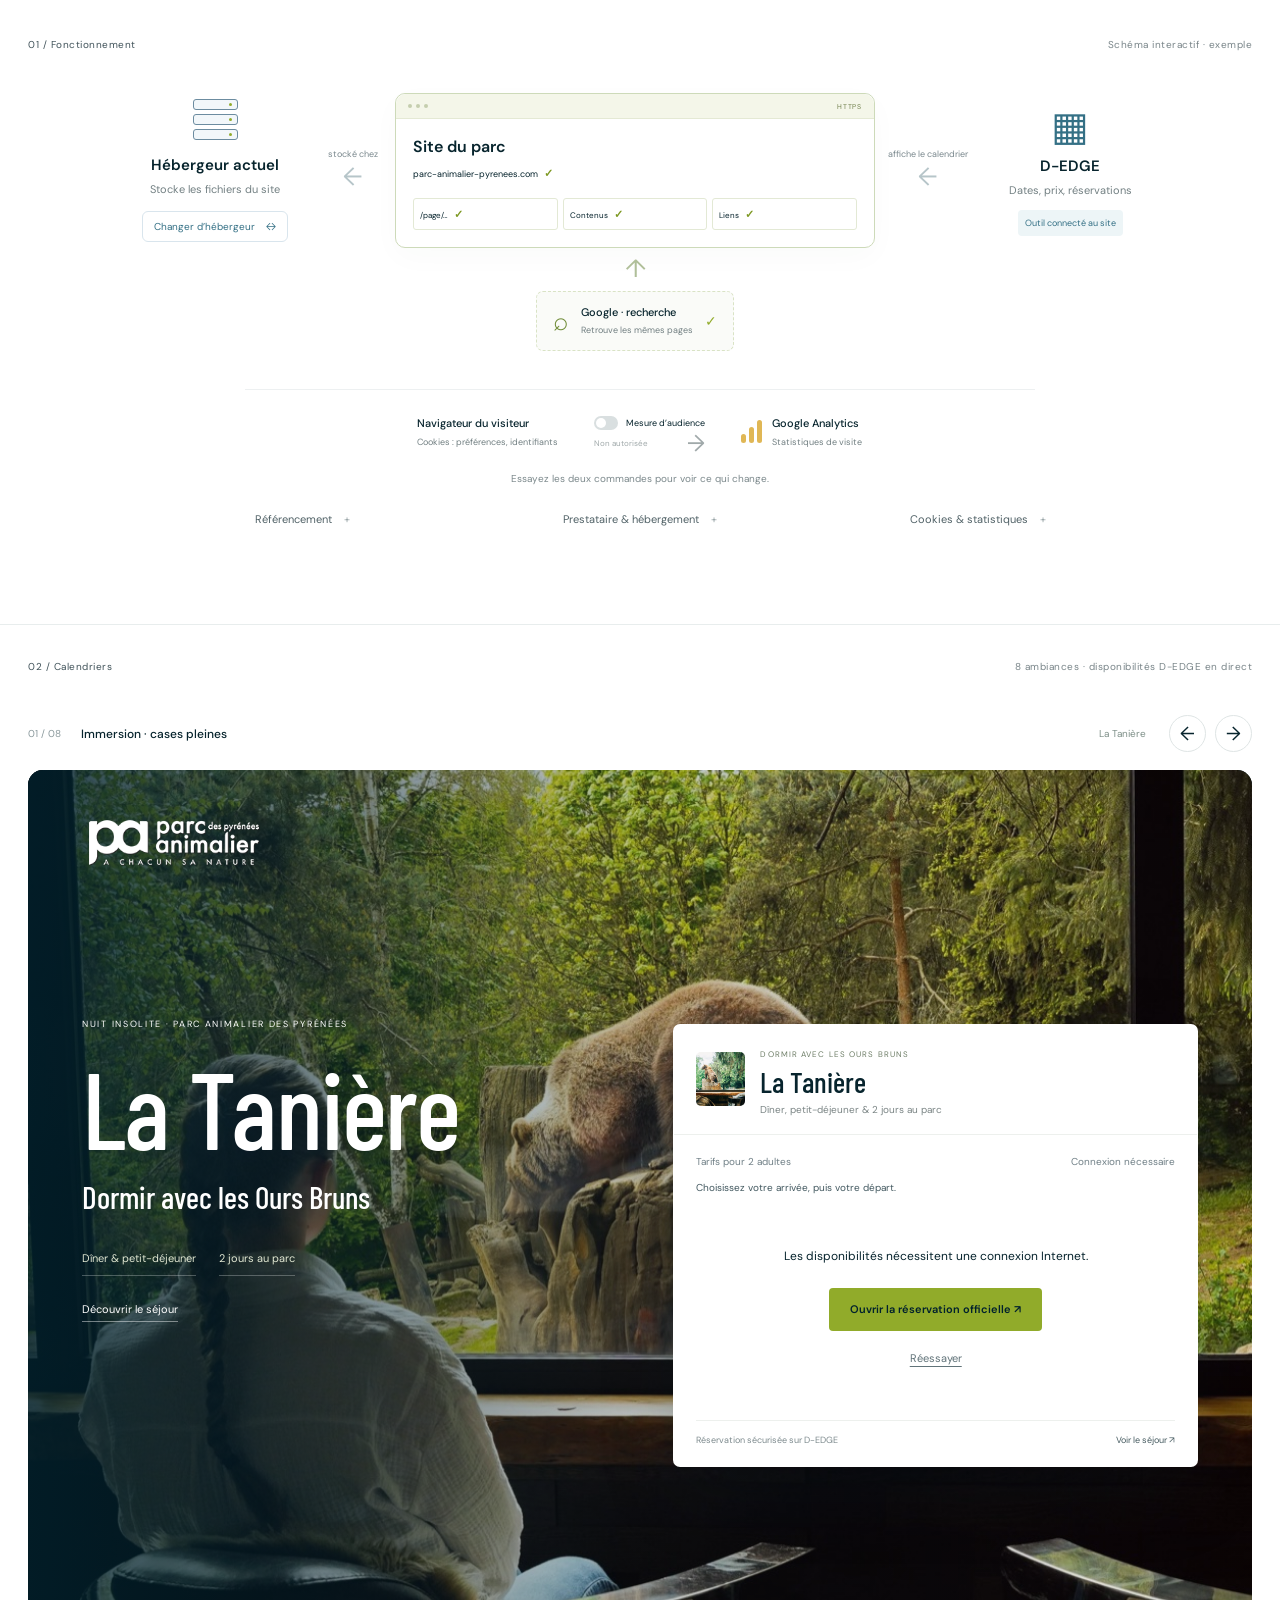
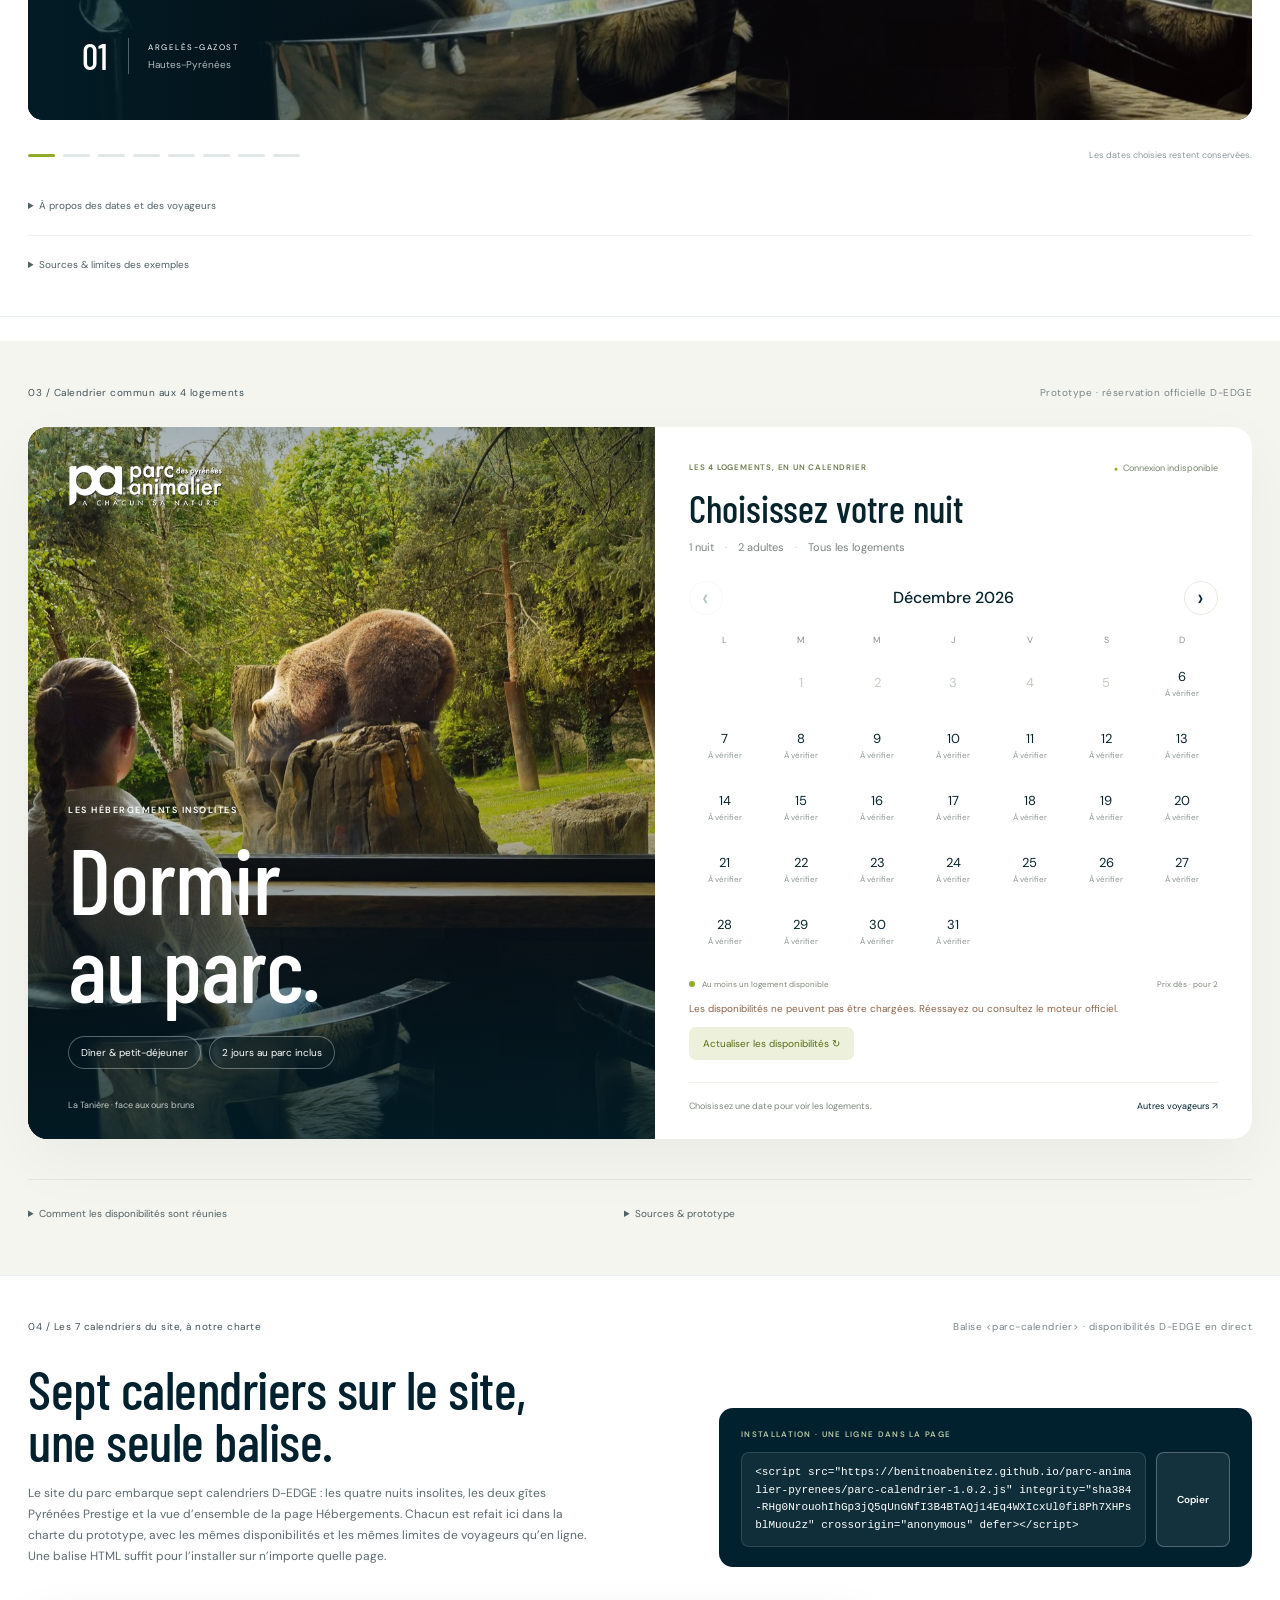
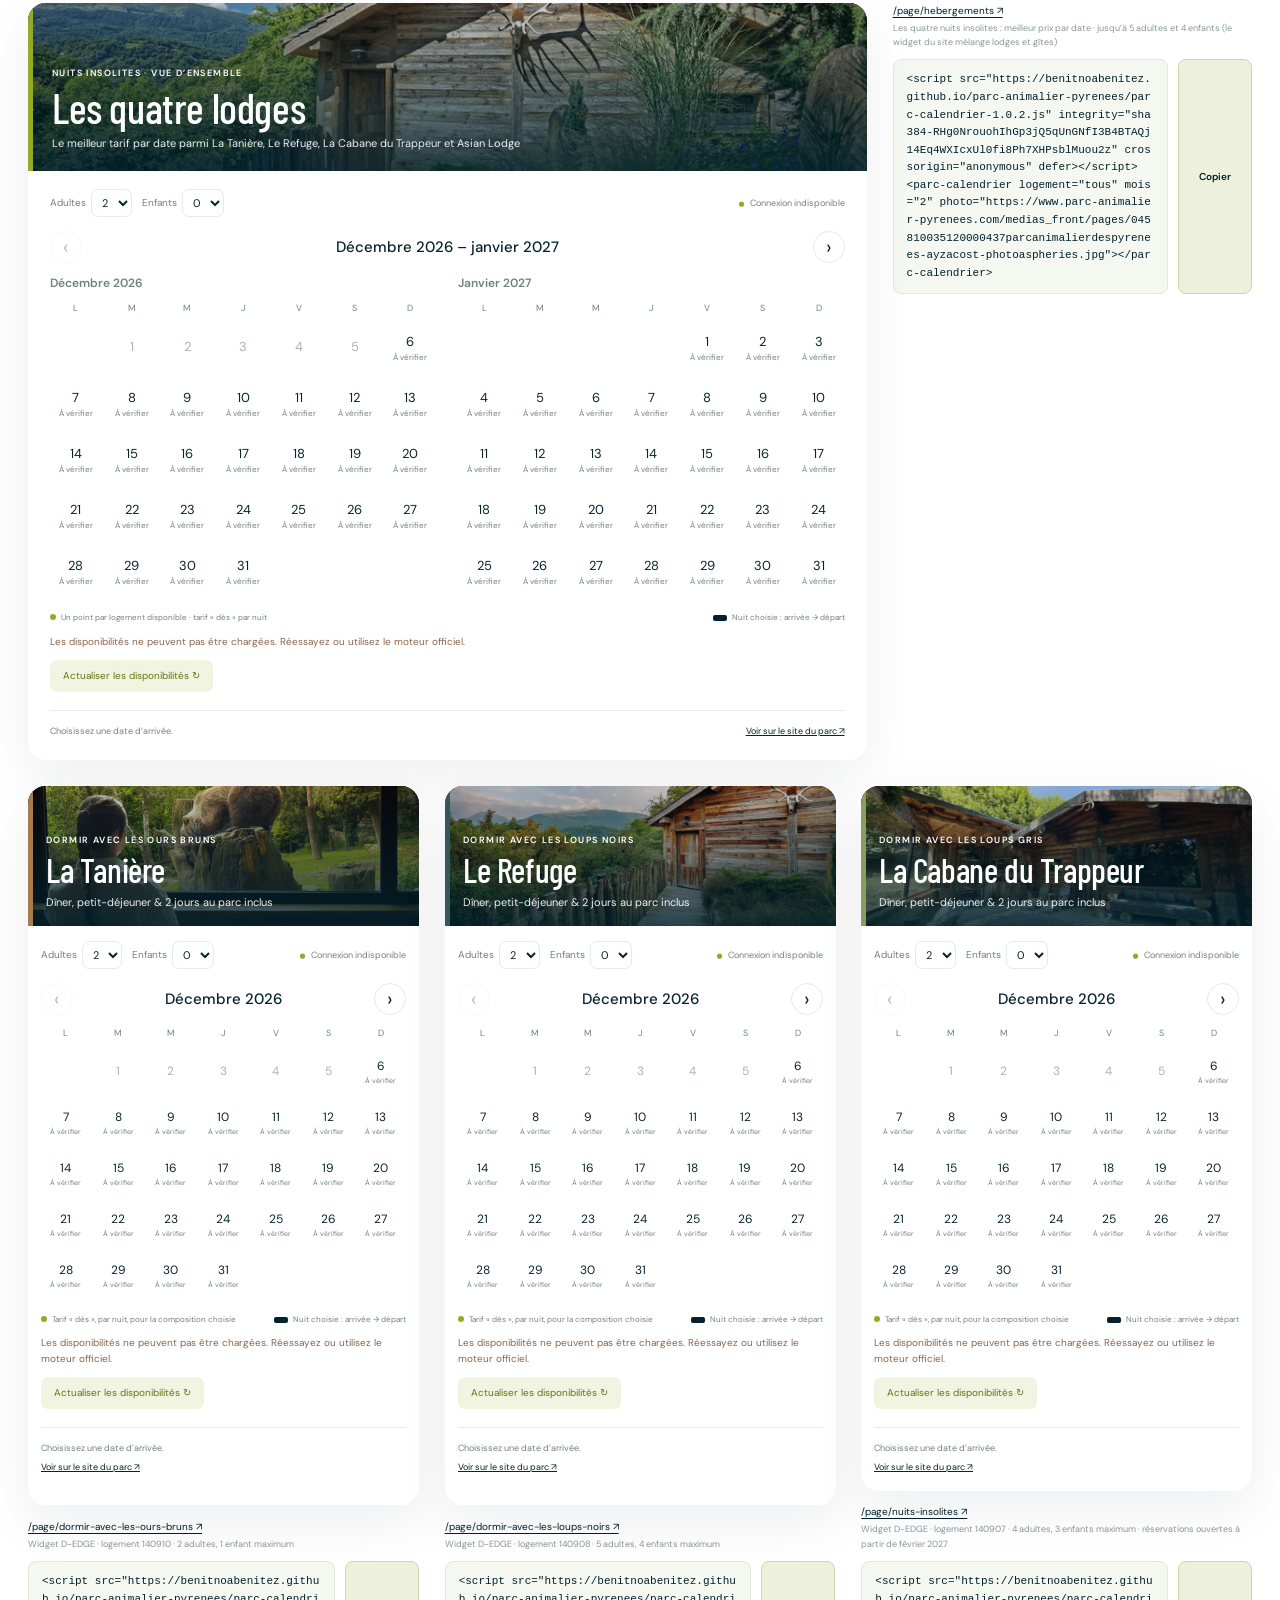
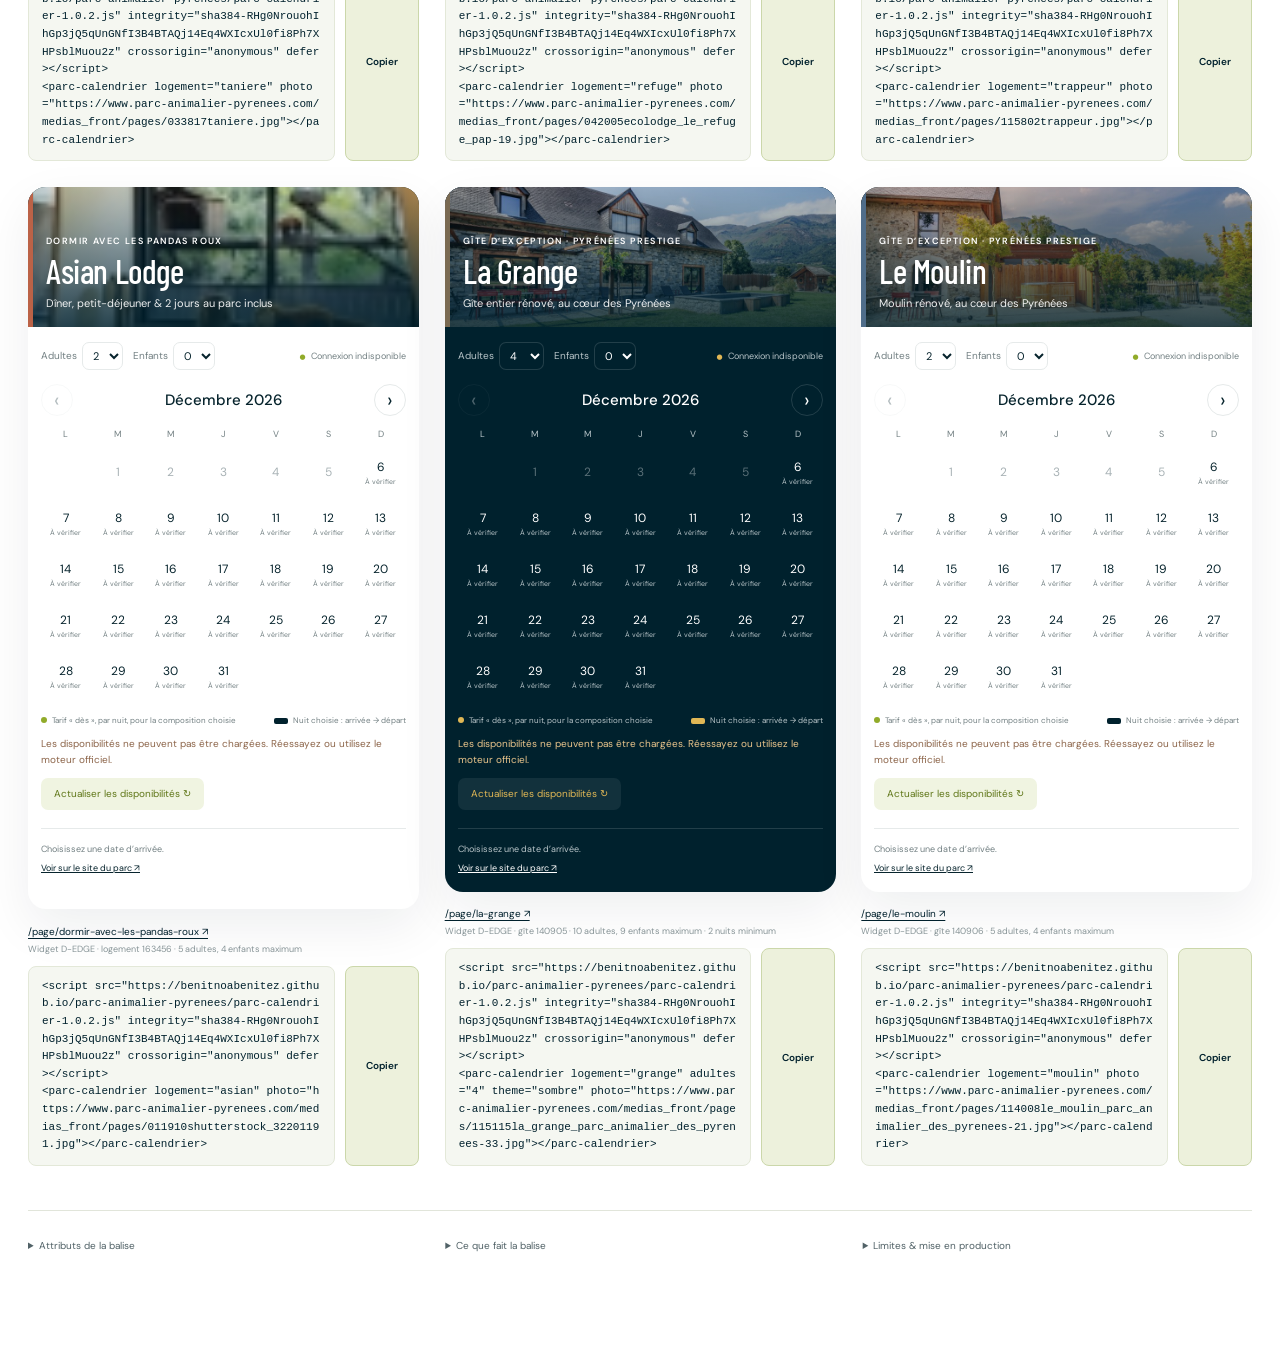
==== index.html @ 1f276bf4 "Overview queries the four lodges separately: one dot per available lodge, Complet label, other lodge" ====
<!doctype html><html lang="fr"><head><meta charset="utf-8"><meta name="viewport" content="width=device-width,initial-scale=1"><meta name="robots" content="noindex,nofollow"><title>Nuits au parc · calendriers de réservation</title><style>@font-face {
  font-family: 'Barlow Condensed';
  font-style: normal;
  font-weight: 500;
  font-display: swap;
  src: url([data-uri]) format('truetype');
}
@font-face {
  font-family: 'Barlow Condensed';
  font-style: normal;
  font-weight: 600;
  font-display: swap;
  src: url([data-uri]) format('truetype');
}
@font-face {
  font-family: 'Barlow Condensed';
  font-style: normal;
  font-weight: 700;
  font-display: swap;
  src: url([data-uri]) format('truetype');
}
@font-face {
  font-family: 'DM Sans';
  font-style: normal;
  font-weight: 400;
  font-display: swap;
  src: url([data-uri]) format('truetype');
}
@font-face {
  font-family: 'DM Sans';
  font-style: normal;
  font-weight: 500;
  font-display: swap;
  src: url([data-uri]) format('truetype');
}
@font-face {
  font-family: 'DM Sans';
  font-style: normal;
  font-weight: 600;
  font-display: swap;
  src: url([data-uri]) format('truetype');
}
@font-face {
  font-family: 'DM Sans';
  font-style: normal;
  font-weight: 700;
  font-display: swap;
  src: url([data-uri]) format('truetype');
}
/*! WIDGETS v2.2.0 */.widgets--wrapper{font-family:Open Sans,Avenir,Helvetica,Arial,sans-serif;-webkit-font-smoothing:antialiased;-moz-osx-font-smoothing:grayscale;text-align:center}.widgets--wrapper *{box-sizing:border-box}.fbw-calendar--month-bloc[data-v-1961f809]{float:left;position:static;width:50%}@media(max-width:1023px){.fbw-calendar--month-bloc[data-v-1961f809]{width:100%}.fbw-calendar--month-bloc[data-v-1961f809]:nth-child(3){display:none}.fbw-calendar--month-bloc .fbw-calendar--month[data-v-1961f809]{margin:0 auto;width:auto}.fbw-calendar--month-bloc .fbw-calendar--month-name[data-v-1961f809]{margin:0 auto 10px}}.fbw-calendar--month-bloc.one-month[data-v-1961f809]{width:100%}.fbw-calendar--month-bloc.one-month .fbw-calendar--month[data-v-1961f809]{margin:0 auto;width:auto}.fbw-calendar--month-bloc.one-month .fbw-calendar--month-name[data-v-1961f809]{margin:0 auto 10px}@media(max-width:649px){.fbw-calendar--month-bloc .fbw-calendar--month-table-container[data-v-1961f809]{overflow:auto}}.fbw-calendar--month-bloc:nth-child(3) .fbw-calendar--month[data-v-1961f809]{margin:0 0 0 auto}.fbw-calendar--month-bloc:nth-child(3) .fbw-calendar--month-name[data-v-1961f809]{margin:0 0 10px auto}.fbw-calendar--month-name[data-v-1961f809]{font-size:16px;font-weight:600;margin:0 0 10px;text-align:center;text-transform:uppercase;width:90%}.fbw-calendar--month[data-v-1961f809]{font-size:14px;margin:0 auto 0 0;min-height:320px;padding-bottom:10px;width:90%}.fbw-calendar--weekdays[data-v-1961f809]{border:1px solid #ddd;border-left:0;border-right:0;font-size:14px;padding:10px 0;text-align:center}.fbw-calendar--day[data-v-1961f809]{font-size:14px;height:50px;min-width:50px;padding:3px 0 0;position:relative;text-align:center;vertical-align:top;width:14.2857142857%}@media(max-width:1023px){.fbw-calendar--day[data-v-1961f809]{height:50px;min-width:35px;width:50px}}.fbw-calendar--day.valid_day[data-v-1961f809]{border:1px solid #f2f2f2}.fbw-calendar--day.valid_day[data-v-1961f809]:hover{background-color:#ddd;cursor:pointer}.fbw-calendar--day.chosen_day[data-v-1961f809]{color:#fff}.fbw-calendar--day.chosen_day[data-v-1961f809]:hover{background-color:#ddd;cursor:default}.day--number[data-v-1961f809]{font-size:14px;font-weight:600;margin:0 0 3px;text-align:center}@media(max-width:649px){.day--number[data-v-1961f809]{padding:5px 0 0}}.day--price[data-v-1961f809]{display:block;font-size:12px;margin:0 0 2px;min-height:18px}@media(max-width:649px){.day--price[data-v-1961f809]{font-size:11px;margin:0}}.day--last-room[data-v-1961f809]{display:none;font-size:11px;line-height:15px;margin:0}.day--in[data-v-1961f809],.day--out[data-v-1961f809],.day--unavailable-price[data-v-1961f809]{display:none;font-size:11px;line-height:15px;margin:0 0 2px;min-height:18px}.best-price .day--price[data-v-1961f809]{color:#008a00}.best-price[data-v-1961f809]:after{border-left:10px solid transparent;border-top:10px solid #008a00;content:"";height:0;position:absolute;right:0;top:0;width:0}.last-room[data-v-1961f809]:before{background-color:red;border-radius:50%;content:"";height:7px;left:3px;position:absolute;top:3px;width:7px}.day--min-stay[data-v-1961f809]{display:none;height:8px;margin:0}.min_stay .day--min-stay[data-v-1961f809],.unavailable_day.previous_min_stay_crossing_date .day--min-stay[data-v-1961f809]{background-image:linear-gradient(-45deg,#999 25%,transparent 0,transparent 50%,#999 0,#999 75%,transparent 0,transparent);background-size:4px 4px;display:block}.min_stay-details[data-v-1961f809]{display:none}.close_arrival:not(.unavailable_day):hover .min_stay-details[data-v-1961f809],.close_departure:not(.unavailable_day):hover .min_stay-details[data-v-1961f809],.fbw-calendar--day:not(.unavailable_day):has(.min_stay-details):hover .min_stay-details[data-v-1961f809],.min_stay:not(.unavailable_day):hover .min_stay-details[data-v-1961f809]{background-color:#666;border-radius:4px;color:#fff;display:block;font-size:12px;left:50%;margin:0;min-width:120px;padding:5px;position:absolute;top:100%;transform:translateX(-50%);white-space:nowrap;z-index:100}.close_arrival:not(.unavailable_day):hover .min_stay-details[data-v-1961f809]:before,.close_departure:not(.unavailable_day):hover .min_stay-details[data-v-1961f809]:before,.fbw-calendar--day:not(.unavailable_day):has(.min_stay-details):hover .min_stay-details[data-v-1961f809]:before,.min_stay:not(.unavailable_day):hover .min_stay-details[data-v-1961f809]:before{border-bottom:5px solid #666;border-left:5px solid transparent;border-right:5px solid transparent;content:"";height:0;left:50%;position:absolute;top:-5px;transform:translateX(-50%);width:0}.close_arrival:not(.unavailable_day):hover .min_stay-details span[data-v-1961f809],.close_departure:not(.unavailable_day):hover .min_stay-details span[data-v-1961f809],.fbw-calendar--day:not(.unavailable_day):has(.min_stay-details):hover .min_stay-details span[data-v-1961f809],.min_stay:not(.unavailable_day):hover .min_stay-details span[data-v-1961f809]{display:block;line-height:1.4}.fbw-calendar--day.fbw-calendar--in-between[data-v-1961f809]{color:#aaa}.fbw-calendar--day.fbw-calendar--in-between .day--price[data-v-1961f809]{opacity:0}.fbw-calendar--day.fbw-calendar--in-between .day--in[data-v-1961f809],.fbw-calendar--day.fbw-calendar--in-between .day--out[data-v-1961f809]{display:none}.fbw-calendar--day[data-v-1961f809]:not(.valid_day){color:#ccc}.unavailable_day[data-v-1961f809],.unclickable_day[data-v-1961f809]{background-color:#eee}.unavailable_day p[data-v-1961f809],.unclickable_day p[data-v-1961f809]{color:#ccc}.unavailable_day p.day--price[data-v-1961f809],.unclickable_day p.day--price[data-v-1961f809]{display:none}.unavailable_day p.day--unavailable-price[data-v-1961f809],.unclickable_day p.day--unavailable-price[data-v-1961f809]{display:block;font-weight:700}.fbw-calendar--day:not(.unavailable_day) .day--unavailable-price[data-v-1961f809]{display:block}.unavailable_day.previous_min_stay_crossing_date[data-v-1961f809]{background-color:unset}.unavailable_day.previous_min_stay_crossing_date p[data-v-1961f809]{color:unset}.unavailable_day.previous_min_stay_crossing_date p.day--unavailable-price[data-v-1961f809]{color:#ccc}.unclickable_day[data-v-1961f809]{pointer-events:none}.day_in .day--out[data-v-1961f809],.day_in .day--price[data-v-1961f809]{display:none}.day_in .day--in[data-v-1961f809]{display:block}.day_out .day--in[data-v-1961f809],.day_out .day--price[data-v-1961f809]{display:none}.day_out .day--out[data-v-1961f809]{display:block}.fbw-dark .fbw-calendar--weekdays[data-v-1961f809]{border-color:#444}.fbw-dark .fbw-calendar--day.valid_day[data-v-1961f809]{border-color:#2f2f2f}.fbw-dark .fbw-calendar--day.valid_day[data-v-1961f809]:hover{background-color:#666}.fbw-dark .fbw-calendar--day[data-v-1961f809]:not(.valid_day){color:#aaa}.fbw-dark .day--price[data-v-1961f809]{color:#bbb}.minStay-line[data-v-1961f809]{background-color:#b0a06c;border-bottom:2px solid #fff;color:#000;display:none;font-size:12px;line-height:18px;text-align:center}@media(max-width:649px){.minStay-line[data-v-1961f809]{display:table-cell}}.minStay-line p[data-v-1961f809]{margin:0}#fb-results .fbw-calendar--dates[data-v-1961f809]{display:none}#fb-results .fbw-calendar--month-bloc[data-v-1961f809]{float:none;margin:0 auto;max-width:80%;position:static;width:auto}#fb-results .fbw-calendar--month-bloc[data-v-1961f809]:nth-child(3){display:none}@media(max-width:649px){#fb-results .fbw-calendar--month-bloc[data-v-1961f809]{max-width:95%}}#fb-results .fbw-calendar--month-name[data-v-1961f809],#fb-results .fbw-calendar--month[data-v-1961f809]{width:100%}.fbw-calendar{float:none;margin:0 auto 10px;max-width:1000px;position:relative;width:100%}@media(max-width:649px){.fbw-calendar{border-bottom:1px solid #ddd;padding-bottom:10px}}.fbw-calendar:after{clear:both;content:"";display:table}.fbw-calendar button{color:#666;cursor:pointer;float:left;font-size:20px;line-height:30px;outline:transparent;padding:0;position:absolute;top:-5px;width:40px}.fbw-calendar button:first-child{left:0;text-align:left}@media(max-width:649px){.fbw-calendar button:first-child{left:0}}.fbw-calendar button:last-child{right:0;text-align:right}@media(max-width:649px){.fbw-calendar button:last-child{right:0}}.fbw-calendar button:disabled{color:#ccc;cursor:auto}.fbw-calendar button:disabled svg line{cursor:auto;stroke:#ccc!important}.fbw-calendar .fbw-calendar--button{background-color:transparent;border:0}.fbw-calendar--label[data-v-588ae497]{display:block;font-weight:600;margin-bottom:5px}fieldset.fbw-calendar--children-age[data-v-588ae497]{border:0;padding:0}.fbw-calendar--children-age[data-v-588ae497]{display:inline-block;vertical-align:top}.fbw-calendar--children-age select[data-v-588ae497]{background-color:#fff;border:1px solid transparent;box-shadow:inset 0 0 0 1px #999;display:inline-block;margin:0 10px 10px;max-width:150px;outline-color:transparent;padding:5px;width:inherit}.fbw-calendar--children-age select.children-age--missing[data-v-588ae497]{background-color:#fdecec;box-shadow:inset 0 0 0 1px #c0392b}.fbw-calendar--children-age .children-age--required[data-v-588ae497]{color:#c0392b;font-size:12px;margin:-5px 10px 10px}.fbw-dark input[data-v-588ae497],.fbw-dark select[data-v-588ae497]{border-color:#999;color:#fff}.fbw-dark input option[data-v-588ae497],.fbw-dark select option[data-v-588ae497]{color:initial!important}.legend-cal[data-v-87d6c23e]{display:inline-block;position:relative}@media(max-width:649px){.legend-cal[data-v-87d6c23e]{font-size:13px}}.legend-cal[data-v-87d6c23e]{margin-right:40px}@media(max-width:649px){.legend-cal[data-v-87d6c23e]{margin-right:20px}}.legend-cal .legend-color[data-v-87d6c23e]:not(.legend-color--last){border-left:10px solid transparent;border-top:10px solid;content:"";display:inline-block;height:0;margin-right:10px;vertical-align:middle;width:0}.legend-cal .legend-color:not(.legend-color--last).legend-color--best[data-v-87d6c23e]{border-top-color:#008a00}.legend-cal .legend-color:not(.legend-color--last).legend-color--minStay[data-v-87d6c23e]{background-image:linear-gradient(-45deg,#999 25%,transparent 0,transparent 50%,#999 0,#999 75%,transparent 0,transparent);background-size:4px 4px;border:0;height:10px;width:10px}.legend-cal .legend-color.legend-color--last[data-v-87d6c23e]{background-color:#eb0000;border-radius:50%;content:"";display:inline-block;height:8px;margin-right:10px;top:3px;vertical-align:middle;width:8px}.legend-cal .legend-color-background[data-v-87d6c23e]{display:inline-block;height:20px;margin-right:10px;vertical-align:middle;width:20px}.legend-cal.best-price--legend .legend-txt[data-v-87d6c23e]{color:#008a00}.legend-cal .legend-txt[data-v-87d6c23e]{font-size:12px;vertical-align:middle}.legend-cal .fbw-calendar--legend[data-v-87d6c23e]{display:inline-block;font-size:12px;left:0;line-height:40px;position:absolute;vertical-align:middle}@media screen and (max-width:950px){.legend-cal .fbw-calendar--legend[data-v-87d6c23e]{display:block;position:relative}}.config--hotel input[data-v-394cba43],.config--hotel select[data-v-394cba43]{background-color:#fff;border:1px solid #999;display:inline-block;margin-right:15px;max-width:150px;max-width:300px;outline-color:transparent;padding:5px;width:inherit}.config--hotel label[data-v-394cba43]{display:block;font-size:14px;font-weight:600;margin:0 10px 5px 0}@media(max-width:649px){.config--hotel label[data-v-394cba43]{font-weight:400}}.fbw-calendar--theme-2 .config--hotel label[data-v-394cba43]{display:inline-block;margin:15px 10px 10px 0;width:100%}[data-v-ae2cfb10]{box-sizing:border-box}@media(max-width:649px){.page-content[data-v-ae2cfb10]{width:100%}}.fbw-calendar--container[data-v-ae2cfb10]{background-color:#fff;color:#333;font-size:14px;padding:0 20px;width:100%}@media(max-width:649px){.fbw-calendar--container[data-v-ae2cfb10]{padding:0 10px}}.fbw-calendar--container[data-v-ae2cfb10]>*{text-align:initial}.fbw-calendar--title[data-v-ae2cfb10]{margin-bottom:40px;text-align:center}.fbw-calendar--title h1[data-v-ae2cfb10]{font-family:serif;font-size:30px;margin:0}@media(max-width:649px){.fbw-calendar--title h1[data-v-ae2cfb10]{font-size:26px;margin:0}}.fbw-calendar--title h2[data-v-ae2cfb10]{font-size:16px;font-weight:300;margin:0;text-transform:uppercase}.fbw-calendar--main[data-v-ae2cfb10]{display:flex;flex-direction:column;justify-content:flex-start}.fbw-calendar--config[data-v-ae2cfb10]{align-items:center;align-items:flex-end;display:flex;flex-direction:row;flex-wrap:wrap;justify-content:space-between;margin:0 auto 20px;max-width:1000px;width:100%}@media(max-width:649px){.fbw-calendar--config[data-v-ae2cfb10]{margin-bottom:20px}}.fbw-calendar--config .config-item[data-v-ae2cfb10]{margin-bottom:0;margin-top:10px}.fbw-calendar--config .config-item select[data-v-ae2cfb10]{width:100%}.fbw-calendar--config .config--adult[data-v-ae2cfb10],.fbw-calendar--config .config--child[data-v-ae2cfb10]{margin-right:10px;min-width:90px}.fbw-calendar--config .config--promo[data-v-ae2cfb10]{margin-left:0}@media(max-width:649px){.fbw-calendar--config .config--promo input[data-v-ae2cfb10]{min-width:150px}}.fbw-calendar--config .config--child-number[data-v-ae2cfb10]{margin-top:20px;width:100%}@media(max-width:649px){.fbw-calendar--config[data-v-ae2cfb10]{justify-content:start}.fbw-calendar--config .config-item[data-v-ae2cfb10]{height:auto}.fbw-calendar--config .config--hotel[data-v-ae2cfb10]{order:1}.fbw-calendar--config .config--adult[data-v-ae2cfb10]{order:2}.fbw-calendar--config .config--adult select[data-v-ae2cfb10]{margin:0}.fbw-calendar--config .config--child[data-v-ae2cfb10]{order:3}.fbw-calendar--config .config--child select[data-v-ae2cfb10]{margin:0}.fbw-calendar--config .config--child-number[data-v-ae2cfb10]{margin:10px 0;order:4}.fbw-calendar--config .config--promo[data-v-ae2cfb10]{order:5}}.fbw-calendar--label[data-v-ae2cfb10]{font-size:14px;font-weight:600;margin-right:10px}@media(max-width:649px){.fbw-calendar--label[data-v-ae2cfb10]{font-weight:400}}input[data-v-ae2cfb10],select[data-v-ae2cfb10]{background-color:#fff;border:1px solid #999;display:inline-block;max-width:150px;outline-color:transparent;padding:5px;width:inherit}fieldset[data-v-ae2cfb10]{border:0;padding:0}@media(max-width:649px){fieldset[data-v-ae2cfb10]{height:60px;margin-bottom:15px}}fieldset label[data-v-ae2cfb10]{display:block;margin-bottom:5px}@media(max-width:649px){fieldset.config--hotel[data-v-ae2cfb10]{width:100%}}.fbw-calendar--dates[data-v-ae2cfb10]{font-size:14px;margin:0 auto;max-width:1000px;width:100%}.fbw-calendar--dates.layout1-version[data-v-ae2cfb10]{display:block;margin-bottom:30px}.fbw-calendar--dates.mobile[data-v-ae2cfb10]{display:none}@media(max-width:649px){.fbw-calendar--dates.desktop[data-v-ae2cfb10]{display:none}.fbw-calendar--dates.mobile[data-v-ae2cfb10]{display:flex;flex-direction:column;font-size:13px;margin:40px 0;order:1}.fbw-calendar--dates.mobile .date--arrival .value[data-v-ae2cfb10],.fbw-calendar--dates.mobile .date--departure .value[data-v-ae2cfb10]{margin:0;text-align:right;width:100%}}.fbw-calendar--dates .date--arrival[data-v-ae2cfb10],.fbw-calendar--dates .date--departure[data-v-ae2cfb10]{display:inline-block}@media(max-width:649px){.fbw-calendar--dates .date--arrival[data-v-ae2cfb10],.fbw-calendar--dates .date--departure[data-v-ae2cfb10]{display:block;margin-bottom:5px}}.fbw-calendar--dates .date--arrival .fbw-calendar--label[data-v-ae2cfb10],.fbw-calendar--dates .date--arrival .value[data-v-ae2cfb10],.fbw-calendar--dates .date--departure .fbw-calendar--label[data-v-ae2cfb10],.fbw-calendar--dates .date--departure .value[data-v-ae2cfb10]{display:inline-block;vertical-align:middle}.fbw-calendar--dates .date--arrival .value[data-v-ae2cfb10],.fbw-calendar--dates .date--departure .value[data-v-ae2cfb10]{margin:0 20px 0 5px;min-width:80px}.fbw-calendar--dates .date--arrival.to-fill .fbw-calendar--label[data-v-ae2cfb10],.fbw-calendar--dates .date--departure.to-fill .fbw-calendar--label[data-v-ae2cfb10]{color:#b0a06c}.fbw-calendar--bottom[data-v-ae2cfb10]{align-items:center;clear:both;display:flex;flex-direction:row;flex-wrap:wrap;height:50px;justify-content:space-between;margin:20px auto;max-width:1000px;position:relative;width:100%}@media(max-width:649px){.fbw-calendar--bottom[data-v-ae2cfb10]{height:25%;padding-right:0}}.fbw-calendar--bottom[data-v-ae2cfb10]:after{clear:both;content:"";display:table}.fbw-calendar--legend[data-v-ae2cfb10]{order:1}@media(max-width:649px){.fbw-calendar--legend[data-v-ae2cfb10]{display:flex;flex-direction:row;justify-content:center;width:100%}}.fbw-calendar--action[data-v-ae2cfb10]{margin-left:auto;order:2;vertical-align:middle}@media screen and (max-width:950px){.fbw-calendar--action[data-v-ae2cfb10]{display:block;position:relative}}.fbw-calendar--action .best-price[data-v-ae2cfb10]{background-color:#f1f1f1;color:#666;display:inline-block;font-size:14px;line-height:22px;padding:10px;text-transform:uppercase;vertical-align:middle}@media(max-width:649px){.fbw-calendar--action .best-price[data-v-ae2cfb10]{margin-bottom:10px;text-align:center;width:100%}.fbw-calendar--action .best-price .best--price[data-v-ae2cfb10]{font-size:18px}}.fbw-calendar--action .best-price .best--price[data-v-ae2cfb10]{color:#000;font-size:20px;font-weight:600;margin-left:10px}.fbw-calendar--action .best-price .best--taxes-details[data-v-ae2cfb10]{display:block;font-size:11px;line-height:15px;text-align:right;text-transform:none}.fbw-calendar--action .best-price .best--taxes-details .taxes--line[data-v-ae2cfb10]{display:block}.fbw-calendar--action.layout1-version.with-taxes-details[data-v-ae2cfb10]{align-items:stretch;display:flex;justify-content:flex-end}.fbw-calendar--action.layout1-version.with-taxes-details .next[data-v-ae2cfb10]{align-items:center;display:flex;justify-content:center}.fbw-calendar--action .next[data-v-ae2cfb10]{background-color:#b0a06c;cursor:pointer;display:inline-block;line-height:20px;min-width:100px;text-align:center;vertical-align:middle}.fbw-calendar--action .next[data-v-ae2cfb10]:hover{background-color:#b9ab7d}@media(max-width:649px){.fbw-calendar--action .next[data-v-ae2cfb10]{width:100%}}.fbw-calendar--action .next .next--button[data-v-ae2cfb10]{color:#fff;display:block;font-size:14px;padding:12px 10px;text-decoration:none;text-transform:uppercase}.fbw-calendar--action .next.next--button-disabled[data-v-ae2cfb10]{cursor:not-allowed;opacity:.5}.fbw-calendar--action .next.next--button-disabled[data-v-ae2cfb10]:hover{background-color:#b0a06c}.fbw-calendar--action .next.next--button-disabled .next--button[data-v-ae2cfb10]{cursor:not-allowed}.fbw-calendar--action.layout1-version[data-v-ae2cfb10]{display:block}@media(max-width:649px){.fbw-calendar--action.layout1-version[data-v-ae2cfb10]{width:100%}}.config--child-number[data-v-ae2cfb10]{margin-top:15px;width:100%}.fbw-dark.fbw-calendar--theme-2 .fbw-calendar--config[data-v-ae2cfb10]{background-color:#222}.fbw-calendar--theme-2 .fbw-calendar--main[data-v-ae2cfb10]{display:flex;flex-direction:row;margin:0 auto;max-width:1000px}@media(max-width:649px){.fbw-calendar--theme-2 .fbw-calendar--main[data-v-ae2cfb10]{flex-direction:column}}.fbw-calendar--theme-2 .fwb-cal-bottom--group[data-v-ae2cfb10]{display:flex;flex:4;flex-direction:column;margin-right:20px;min-height:500px}.fbw-calendar--theme-2 .fbw-calendar[data-v-ae2cfb10]{flex:4;margin-right:2%;order:1}.fbw-calendar--theme-2 .fbw-calendar--config[data-v-ae2cfb10]{align-items:flex-start;background-color:#f1f1f1;display:flex;flex:1;flex-direction:column;margin:0 auto;min-height:450px;order:2;padding:0 10px}@media(max-width:649px){.fbw-calendar--theme-2 .fbw-calendar--config[data-v-ae2cfb10]{margin-bottom:140px;min-height:600px}}.fbw-calendar--theme-2 .fbw-calendar--config .config-item[data-v-ae2cfb10]{flex:1}.fbw-calendar--theme-2 .fbw-calendar--config fieldset[data-v-ae2cfb10]{flex-basis:60px;flex:1;order:3;width:100%}.fbw-calendar--theme-2 .fbw-calendar--config fieldset label[data-v-ae2cfb10]{display:inline-block;margin:15px 10px 10px 0;width:100%}.fbw-calendar--theme-2 .fbw-calendar--config fieldset input[data-v-ae2cfb10],.fbw-calendar--theme-2 .fbw-calendar--config fieldset select[data-v-ae2cfb10]{max-width:300px;width:100%}.fbw-calendar--theme-2 .fbw-calendar--config .config--hotel[data-v-ae2cfb10]{margin-bottom:10px;order:1}.fbw-calendar--theme-2 .fbw-calendar--config .config--hotel label[data-v-ae2cfb10]{display:block;margin-bottom:10px}.fbw-calendar--theme-2 .fbw-calendar--dates[data-v-ae2cfb10]{display:flex;flex:2;flex-direction:column;order:2}.fbw-calendar--theme-2 .fbw-calendar--dates.layout2-version[data-v-ae2cfb10]{display:flex}.fbw-calendar--theme-2 .fbw-calendar--dates fieldset.date--arrival[data-v-ae2cfb10],.fbw-calendar--theme-2 .fbw-calendar--dates fieldset.date--departure[data-v-ae2cfb10]{display:flex;flex-direction:column}.fbw-calendar--theme-2 .fbw-calendar--dates .date--arrival .value[data-v-ae2cfb10],.fbw-calendar--theme-2 .fbw-calendar--dates .date--departure .value[data-v-ae2cfb10]{text-align:left;width:100%}.fbw-calendar--theme-2 .child--label[data-v-ae2cfb10]{margin-left:0}.fbw-calendar--theme-2 .fbw-calendar--action.layout1-version[data-v-ae2cfb10]{display:none}.fbw-calendar--theme-2 .fbw-calendar--action.layout2-version[data-v-ae2cfb10]{display:block;margin:20px 0 10px;order:4;width:100%}.fbw-calendar--theme-2 .fbw-calendar--action.layout2-version .best-price[data-v-ae2cfb10]{border-top:1px solid #ccc;font-size:13px;padding:10px 0;text-align:center;width:100%}.fbw-calendar--theme-2 .fbw-calendar--action.layout2-version .best-price .best--price[data-v-ae2cfb10]{display:block;font-size:30px;margin:10px 0;padding:0;text-align:center;width:100%}.fbw-calendar--theme-2 .fbw-calendar--action.layout2-version .best-price .best--taxes-details[data-v-ae2cfb10]{display:block;font-size:12px;line-height:17px;margin-bottom:10px;text-align:center;text-transform:none;width:100%}.fbw-calendar--theme-2 .fbw-calendar--action.layout2-version .best-price .best--taxes-details .taxes--line[data-v-ae2cfb10]{display:block}.fbw-calendar--theme-2 .fbw-calendar--action.layout2-version .next[data-v-ae2cfb10]{width:100%}.fbw-calendar--theme-2 .fbw-calendar--action.layout2-version a.cancel-link[data-v-ae2cfb10]{display:block;padding-top:10px;text-align:center;width:100%}.fbw-calendar--theme-2 .fbw-calendar--bottom[data-v-ae2cfb10]{height:auto;justify-content:left;order:2}.fbw-calendar--theme-2 .fbw-calendar--bottom .fbw-calendar--legend[data-v-ae2cfb10]{width:100%}.fbw-calendar--theme-2 .config--child-number[data-v-ae2cfb10]{border-top:1px solid #ddd;margin-top:20px;order:3;padding-top:10px}@media(max-width:649px){.fbw-calendar--theme-2 .config--child-number[data-v-ae2cfb10]{max-height:140px;overflow-y:auto;top:650px}}.modal-container select[data-v-ae2cfb10]{background-color:#fff;display:inline-block;float:none;line-height:normal;outline-color:transparent;padding:5px;width:inherit}.modal-container select option[data-v-ae2cfb10]{color:#000}.modal-container .fbw-calendar--children-age select[data-v-ae2cfb10]{margin:0 10px 10px}.modal-container .fbw-calendar--container[data-v-ae2cfb10]{padding:0}.fbw-dark.fbw-calendar--container{background-color:#1e1e1e;color:#ddd}.fbw-dark input,.fbw-dark select{color:#fff}.fbw-dark input option,.fbw-dark select option{color:initial!important}.fbw-dark .fbw-calendar button{border-color:#ccc;color:#ccc}.fbw-dark .fbw-calendar button[disabled=disabled]{border-color:#666;color:#666}.fbw-dark .fbw-calendar button[disabled=disabled] svg line{cursor:auto;stroke:#666!important}.fbw-dark .fbw-calendar--action .best-price{background-color:transparent!important;color:#ddd!important}.fbw-dark .fbw-calendar--action .best-price .best--price{color:#fff}.modal-mask[data-v-4c249c03]{background-color:rgba(0,0,0,.5);display:table;height:100%;left:0;position:fixed;top:0;transition:opacity .3s ease;width:100%;z-index:9998}@media(max-width:649px){.modal-mask[data-v-4c249c03]{max-height:100vh;overflow-y:auto}}.modal-wrapper[data-v-4c249c03]{display:table-cell;vertical-align:middle}.modal-container[data-v-4c249c03]{border-radius:2px;box-shadow:0 2px 8px rgba(0,0,0,.33);font-family:Helvetica,Arial,sans-serif;height:760px;margin:0 auto;max-width:1000px;overflow-y:auto;padding:20px 30px;position:relative;transition:all .3s ease;width:100%}@media(max-width:1023px){.modal-container[data-v-4c249c03]{height:80vh!important;max-height:none!important;max-width:90vw!important;width:90vw!important}}.modal-body[data-v-4c249c03]{margin:20px 0}.modal-default-button[data-v-4c249c03]{float:right}.modal-enter-from[data-v-4c249c03],.modal-leave-active[data-v-4c249c03]{opacity:0}.modal-enter-from .modal-container[data-v-4c249c03],.modal-leave-active .modal-container[data-v-4c249c03]{transform:scale(1.1)}.closing-cross[data-v-4c249c03]{cursor:pointer;position:absolute;right:20px;top:20px}.show-modal[data-v-4c249c03]{cursor:pointer;display:inline-block;line-height:20px;min-width:100px;padding:12px 10px;text-align:center;vertical-align:middle}.fbw-qs--mobile .modal-wrapper[data-v-4c249c03]{vertical-align:top!important}.fbw-qs--mobile .modal-container[data-v-4c249c03]{background-color:transparent!important;height:100vh;padding:0;width:100vw}.fbw-qs--mobile h2[data-v-4c249c03]{background-color:#fff;font-weight:400;margin:0;padding:20px 0 20px 10px;text-align:left}.fbw-qs-container.fbw-qs--layer3 .modal-container[data-v-4c249c03]{overflow:initial}.fbw-qs-container.fbw-qs--layer3 .modal-container h2[data-v-4c249c03]{font-size:24px!important}.starting-from[data-v-7f24fb18]{align-items:center;border:1px solid #000;display:flex;font-size:13px;justify-content:space-around;margin:0 auto;max-width:1000px;padding:20px}.starting-from h2[data-v-7f24fb18]{font-size:1.5em;font-weight:600;margin:0}.starting-from .starting-from--info[data-v-7f24fb18]{align-items:center;display:flex;justify-content:space-around}.starting-from .starting-from--info>p[data-v-7f24fb18]{margin:10px 5px;padding-bottom:0!important}.starting-from .starting-from--info>p[data-v-7f24fb18]:nth-child(2){margin-left:0}.starting-from .starting-from--price[data-v-7f24fb18]{font-size:14px;font-weight:600}.starting-from .starting-from--ctas a[data-v-7f24fb18]{background-color:#263746;color:#fff;cursor:pointer;display:inline-block;min-width:80px;padding:10px 15px;text-decoration:none}.starting-from .starting-from--ctas a[data-v-7f24fb18]:hover{background-color:#a43364}.starting-from.sf--thm-1 .starting-from--info[data-v-7f24fb18],.starting-from.sf--thm-1[data-v-7f24fb18],.starting-from.sf--thm-2[data-v-7f24fb18]{flex-direction:row}.starting-from.sf--thm-2 .starting-from--info[data-v-7f24fb18],.starting-from.sf--thm-3 .starting-from--info[data-v-7f24fb18],.starting-from.sf--thm-3[data-v-7f24fb18]{flex-direction:column}.offers-item[data-v-35b1bb8b]{position:relative}.offers-item[data-v-35b1bb8b]:before{content:"";display:block;width:100%}.offers-item>.item--content[data-v-35b1bb8b]{bottom:0;left:0;position:absolute;right:0;top:0}.offers-item[data-v-35b1bb8b]{box-shadow:3px 3px 5px rgba(0,0,0,.2);line-height:normal;margin-bottom:30px;width:32%}@media(max-width:1099px){.offers-item[data-v-35b1bb8b]{width:45%}}@media(max-width:799px){.offers-item[data-v-35b1bb8b]{width:80%}}.offers-item .item--content[data-v-35b1bb8b]{background:no-repeat 50%;background-size:cover;display:flex}.offers-item .item--infos[data-v-35b1bb8b]{align-items:center;display:flex;flex-direction:column;justify-content:space-between;width:100%}.offers-item .item--buttons[data-v-35b1bb8b]{align-items:center;display:flex;flex-direction:row;justify-content:space-around;width:100%}.items-list_3 .offers-item[data-v-35b1bb8b]{margin-right:2%;width:32%}.items-list_3 .offers-item[data-v-35b1bb8b]:nth-child(3n+3){margin-right:0}@media(max-width:1099px){.items-list_3 .offers-item[data-v-35b1bb8b]{margin-right:4%;width:48%}.items-list_3 .offers-item[data-v-35b1bb8b]:nth-child(3n+3){margin-right:4%}.items-list_3 .offers-item[data-v-35b1bb8b]:nth-child(2n+2){margin-right:0}}@media(max-width:600px){.items-list_3 .offers-item[data-v-35b1bb8b]{margin-right:0!important;width:100%}}.items-list_2 .offers-item[data-v-35b1bb8b]{margin-right:4%;width:48%}.items-list_2 .offers-item[data-v-35b1bb8b]:nth-child(2n+2){margin-right:0}@media(max-width:600px){.items-list_2 .offers-item[data-v-35b1bb8b]{margin-right:0!important;width:100%}}.items-list_1 .offers-item[data-v-35b1bb8b]{width:100%}.item--infos[data-v-35b1bb8b]{background-color:#fff}.item--main-infos[data-v-35b1bb8b]{color:#000;width:100%}.main-infos--title[data-v-35b1bb8b]{font-size:16px;font-weight:700;overflow:hidden;text-overflow:ellipsis;text-transform:uppercase;white-space:nowrap;width:100%}.main-infos--starting-from[data-v-35b1bb8b]{font-size:13px}.starting-from--price[data-v-35b1bb8b]{font-size:16px;font-weight:700;margin:0 4px}.item--buttons[data-v-35b1bb8b]{align-content:center;display:flex;flex-flow:row wrap;justify-content:space-around}.item--buttons .offers--more-info[data-v-35b1bb8b]{cursor:pointer;font-size:13px;outline-color:transparent;text-decoration:none}@media(max-width:799px){.item--buttons .offers--more-info[data-v-35b1bb8b]{margin-right:20px}}@media(max-width:499px){.item--buttons .offers--more-info[data-v-35b1bb8b]{margin-bottom:10px}}.item--buttons .offers--cta[data-v-35b1bb8b]{color:#fff;cursor:pointer;font-size:13px;padding:10px 15px;text-decoration:none;text-transform:uppercase}@media(max-width:499px){.item--buttons .offers--cta[data-v-35b1bb8b]{margin-bottom:10px}}.offers-item.offersthm1[data-v-35b1bb8b]{height:270px}.offers-item.offersthm1 .item--infos[data-v-35b1bb8b]{background-color:#fff;height:110px;margin-top:auto;padding:10px 20px;width:100%}.offers-item.offersthm1 .item--main-infos[data-v-35b1bb8b]{color:#000;width:100%}.offers-item.offersthm1 .main-infos--title[data-v-35b1bb8b]{font-size:16px;font-weight:700;margin:0;overflow:hidden;text-overflow:ellipsis;white-space:nowrap;width:100%}.offers-item.offersthm1 .main-infos--starting-from[data-v-35b1bb8b]{font-size:13px;margin:5px 0}.offers-item.offersthm1 .starting-from--price[data-v-35b1bb8b]{font-size:16px;font-weight:700}.offers-item.offersthm2[data-v-35b1bb8b]{height:170px}.offers-item.offersthm2 .item--content[data-v-35b1bb8b]{align-items:center}.offers-item.offersthm2 .item--infos[data-v-35b1bb8b]{background-color:hsla(0,0%,100%,.8);height:80%;justify-content:space-around;margin:0}.offers-item.offersthm2 .main-infos--title[data-v-35b1bb8b]{margin-left:auto;margin-right:auto;width:90%}.offers-item.offersthm2 .main-infos--starting-from[data-v-35b1bb8b]{margin:15px 0}.offers-item.offersthm2 .item--buttons[data-v-35b1bb8b]{justify-content:space-around;margin-bottom:10px}.offers-item.offersthm3[data-v-35b1bb8b]{height:170px}.offers-item.offersthm3 .item--content[data-v-35b1bb8b]{align-items:flex-end}.offers-item.offersthm3 .item--infos[data-v-35b1bb8b]{height:100%;justify-content:space-around;margin:0 0 0 auto;width:50%}.offers-item.offersthm3 .main-infos--title[data-v-35b1bb8b]{margin-left:auto;margin-right:auto;width:90%}.offers-item.offersthm3 .main-infos--starting-from .starting-from--title[data-v-35b1bb8b]{display:block;margin-bottom:5px}.offers-item.offersthm3 .item--buttons[data-v-35b1bb8b]{display:initial;margin-bottom:5px}.offers-item.offersthm3 .offers--cta[data-v-35b1bb8b]{display:block;margin:0 auto 5px;min-width:100px;width:70%}.offers-item.offersthm3 .offers--more-info[data-v-35b1bb8b]{margin-top:10px;width:100%}.offers-item.offersthm4[data-v-35b1bb8b]{height:170px}.offers-item.offersthm4 .item--infos[data-v-35b1bb8b]{height:100%;justify-content:space-around;margin:0;width:100%}.offers-item.offersthm4 .main-infos--title[data-v-35b1bb8b]{font-size:24px;margin-left:auto;margin-right:auto;width:90%}.offers-item.offersthm4 .item--buttons[data-v-35b1bb8b]{justify-content:space-around;margin-bottom:10px}.item--description[data-v-35b1bb8b]{height:100%;left:0;position:absolute;top:100%;width:100%;z-index:10}.item--description .description--container[data-v-35b1bb8b]{background-color:#fff;height:100%;margin:0 auto;position:absolute;top:-100%;width:100%;z-index:1000}.item--description .description--container h2[data-v-35b1bb8b]{margin:0}.item--description .description--container h2+p[data-v-35b1bb8b]{margin:10px 0;padding-bottom:10px}.item--description .description--content[data-v-35b1bb8b]{height:100%;padding:10px}.item--description .offer--description[data-v-35b1bb8b]{font-size:13px;height:80%;overflow-y:auto;text-align:left}.item--description .offer--description ul[data-v-35b1bb8b]{list-style-type:none;padding-left:0}.item--description .offer--description li[data-v-35b1bb8b]{list-style-type:none;margin-bottom:5px}.item--description .closing-arrow[data-v-35b1bb8b]{background-color:#fff;cursor:pointer;left:10px;position:absolute;top:15px}.item--description .closing-cross[data-v-35b1bb8b],.item--description .closing-cross_big[data-v-35b1bb8b]{background-color:#fff;cursor:pointer;position:absolute;right:20px;top:10px}.item--description .closing-cross_big[data-v-35b1bb8b]{top:20px;z-index:10}.item--description .description--content--head[data-v-35b1bb8b]{width:100%}.item--description.descriptionthm1 .closing-cross_big[data-v-35b1bb8b],.item--description.descriptionthm1 .description--img[data-v-35b1bb8b],.item--description.descriptionthm1 .description--layer[data-v-35b1bb8b],.item--description.descriptionthm2 .closing-cross_big[data-v-35b1bb8b],.item--description.descriptionthm2 .description--img[data-v-35b1bb8b],.item--description.descriptionthm2 .description--layer[data-v-35b1bb8b]{display:none}.item--description.descriptionthm1 .main-infos--title[data-v-35b1bb8b],.item--description.descriptionthm2 .main-infos--title[data-v-35b1bb8b]{margin:0 auto;width:80%}.item--description.descriptionthm1 .offers--cta[data-v-35b1bb8b],.item--description.descriptionthm2 .offers--cta[data-v-35b1bb8b]{display:none}.item--description.descriptionthm1 .description--content[data-v-35b1bb8b],.item--description.descriptionthm2 .description--content[data-v-35b1bb8b]{overflow:auto}.item--description.descriptionthm1 .offer--description[data-v-35b1bb8b],.item--description.descriptionthm2 .offer--description[data-v-35b1bb8b]{margin-bottom:10px;overflow-y:visible}.item--description.descriptionthm3 .description--layer[data-v-35b1bb8b],.item--description.descriptionthm4 .description--layer[data-v-35b1bb8b]{background-color:rgba(0,0,0,.6);display:block;height:100%;left:0;position:fixed;top:0;width:100%;z-index:900}.item--description.descriptionthm3 .closing-arrow[data-v-35b1bb8b],.item--description.descriptionthm3 .closing-cross[data-v-35b1bb8b],.item--description.descriptionthm4 .closing-arrow[data-v-35b1bb8b],.item--description.descriptionthm4 .closing-cross[data-v-35b1bb8b]{display:none}.item--description.descriptionthm3 .description--container[data-v-35b1bb8b],.item--description.descriptionthm4 .description--container[data-v-35b1bb8b]{align-items:center;background-color:#fff;display:flex;height:500px;left:50%;margin:0 auto;padding:10px 20px;position:fixed;top:50%;transform:translate(-50%,-50%);width:1000px;z-index:1000}@media(max-width:799px){.item--description.descriptionthm3 .description--container[data-v-35b1bb8b],.item--description.descriptionthm4 .description--container[data-v-35b1bb8b]{width:100%}}.item--description.descriptionthm3 .description--img[data-v-35b1bb8b],.item--description.descriptionthm4 .description--img[data-v-35b1bb8b]{background-repeat:no-repeat;display:block}.item--description.descriptionthm3 .main-infos--title[data-v-35b1bb8b],.item--description.descriptionthm4 .main-infos--title[data-v-35b1bb8b]{margin:0 auto;width:80%}.item--description.descriptionthm3 .offers--cta--container[data-v-35b1bb8b],.item--description.descriptionthm4 .offers--cta--container[data-v-35b1bb8b]{align-items:center;display:flex;flex-direction:column;justify-content:center;width:100%}.item--description.descriptionthm3 .offers--cta[data-v-35b1bb8b],.item--description.descriptionthm4 .offers--cta[data-v-35b1bb8b]{color:#fff;cursor:pointer;font-size:13px;padding:10px 15px;text-decoration:none;text-transform:uppercase}.item--description.descriptionthm1 .closing-cross[data-v-35b1bb8b],.item--description.descriptionthm2 .closing-arrow[data-v-35b1bb8b]{display:none}.item--description.descriptionthm3[data-v-35b1bb8b]{padding:0}.item--description.descriptionthm3 .description--container[data-v-35b1bb8b]{flex-direction:row;justify-content:center;padding:0}@media(max-width:499px){.item--description.descriptionthm3 .description--container[data-v-35b1bb8b]{flex-direction:column;height:90%}}.item--description.descriptionthm3 .description--img[data-v-35b1bb8b]{background-position:50%;background-size:cover;height:100%;width:50%}@media(max-width:499px){.item--description.descriptionthm3 .description--img[data-v-35b1bb8b]{height:350px;width:90%}}.item--description.descriptionthm3 .description--content[data-v-35b1bb8b]{background-color:#fff;margin-left:auto;padding:20px;width:50%}@media(max-width:499px){.item--description.descriptionthm3 .description--content[data-v-35b1bb8b]{width:100%}}.item--description.descriptionthm3 .img-thm4[data-v-35b1bb8b]{display:none}.item--description.descriptionthm3 .offer--description[data-v-35b1bb8b]{height:250px;margin:0 0 30px}@media(max-width:799px){.item--description.descriptionthm3 .offer--description[data-v-35b1bb8b]{height:auto;max-height:350px;min-height:250px}}@media(max-width:499px){.item--description.descriptionthm3 .offer--description[data-v-35b1bb8b]{height:150px}}.item--description.descriptionthm4[data-v-35b1bb8b]{padding:0}.item--description.descriptionthm4 .description--container[data-v-35b1bb8b]{height:70%;min-height:580px;padding:0}@media(max-width:499px){.item--description.descriptionthm4 .description--container[data-v-35b1bb8b]{height:90%;min-height:90%}}.item--description.descriptionthm4 .img-thm3[data-v-35b1bb8b]{display:none}.item--description.descriptionthm4 .description--content[data-v-35b1bb8b]{align-items:center;display:flex;flex-direction:column;height:100%;justify-content:flex-start;padding:0;position:relative;width:100%}.item--description.descriptionthm4 .description--img[data-v-35b1bb8b]{background-position:50%;background-size:cover;height:37%;width:100%}.item--description.descriptionthm4 .description--content--head[data-v-35b1bb8b]{background-color:#fff;display:flex;flex-direction:column;height:14%;justify-content:space-between;padding:15px;width:100%}@media(max-width:499px){.item--description.descriptionthm4 .description--content--head[data-v-35b1bb8b]{height:10%;justify-content:center;padding:5px}.item--description.descriptionthm4 .description--content--head h2+p[data-v-35b1bb8b]{padding-bottom:0}}.item--description.descriptionthm4 .main-infos--starting-from[data-v-35b1bb8b]{margin-bottom:0}.item--description.descriptionthm4 .offer--description[data-v-35b1bb8b]{background-color:#fff;height:40%;margin:20px 0 30px;padding:0 200px;width:100%}@media(max-width:499px){.item--description.descriptionthm4 .offer--description[data-v-35b1bb8b]{padding:0 15px}}.item--description.descriptionthm4 .offers--cta--container[data-v-35b1bb8b]{height:8%;margin-bottom:1%}.offers-item.descriptionthm1[data-v-35b1bb8b]{overflow:hidden}.offers-item.descriptionthm1 .item--content[data-v-35b1bb8b]{z-index:900}.offers-item.descriptionthm1 .item--description[data-v-35b1bb8b]{transform:translateY(100%);transition:all .4s ease-in-out;z-index:900}.offers-item.descriptionthm1 .item--description.action[data-v-35b1bb8b]{height:100%;transform:translateY(0);width:100%;z-index:1000}.offers-item.descriptionthm2[data-v-35b1bb8b]{box-shadow:none;overflow:visible;perspective:600px}.offers-item.descriptionthm2 .item--content[data-v-35b1bb8b]{backface-visibility:hidden;box-shadow:3px 3px 5px rgba(0,0,0,.2);transform:rotateX(0) rotateY(0);transform-style:preserve-3d;transition:all .4s ease-in-out;z-index:900}.offers-item.descriptionthm2 .item--content.action[data-v-35b1bb8b]{transform:rotateY(179deg)}.offers-item.descriptionthm2 .item--description[data-v-35b1bb8b]{backface-visibility:hidden;transform:rotateX(0) rotateY(-179deg);transform-style:preserve-3d;transition:all .4s ease-in-out;z-index:900}.offers-item.descriptionthm2 .item--description.action[data-v-35b1bb8b]{height:100%;transform:rotateX(0) rotateY(0);width:100%;z-index:1000}.offers-item.descriptionthm2 .item--description.action .description--container[data-v-35b1bb8b]{box-shadow:3px 3px 5px rgba(0,0,0,.2)}.offers--items-list[data-v-c6c35318]{align-content:flex-start;display:flex;flex-flow:row wrap;justify-content:flex-start;margin:0 auto;max-width:1000px}ul.offers-pagination li[data-v-c6c35318]{display:inline;padding:3px}ul.offers-pagination a[data-v-c6c35318]{color:#333;cursor:pointer;font-size:17px;font-weight:700}ul.offers-pagination a.current-page[data-v-c6c35318]{font-weight:400}.fbw-qs--item.fbwActive .fbw-qs--item-summary[data-v-03e21a8b]{font-weight:600}.fbw-qs--layer1 .fbw-qs--promocode[data-v-03e21a8b]{max-width:165px;min-width:115px}.fbw-qs--layer1 .layer-up-left .fbw-qs--item:hover .fbw-qs--item-summary[data-v-03e21a8b],.fbw-qs--layer1 .layer-up-left .fbwActive .fbw-qs--item-summary[data-v-03e21a8b],.fbw-qs--layer1 .layer-up-right .fbw-qs--item:hover .fbw-qs--item-summary[data-v-03e21a8b],.fbw-qs--layer1 .layer-up-right .fbwActive .fbw-qs--item-summary[data-v-03e21a8b]{line-height:46px!important}.fbw-qs--item-summary-promocode input[data-v-03e21a8b]{background-color:transparent;border:0;border-bottom:1px solid #ccc;width:calc(100% - 30px)}.fbw-qs--item-summary-promocode input[data-v-03e21a8b]:focus{outline-color:transparent}.fbw-qs--item-summary-promocode svg+span[data-v-03e21a8b]{width:calc(100% - 20px)}.fbw-qs-container.dark-theme .fbw-qs--item.fbwActive .fbw-qs--item-summary[data-v-03e21a8b]:after{border-color:#333}.fbw-qs-container.dark-theme .fbw-qs--item.fbwActive .fbw-qs--item-summary svg[data-v-03e21a8b]{color:#fff!important}.fbw-qs-container.dark-theme .fbw-qs--item.fbwActive input[data-v-03e21a8b]{color:#fff}.fbw-qs--layer2 .fbw-qs--promocode[data-v-03e21a8b]{width:100%}.fbw-qs--layer2 .fbw-qs--promocode.fbwActive[data-v-03e21a8b]{border-right:3px solid}.fbw-qs--layer2 .fbw-qs--item-summary-promocode input[data-v-03e21a8b],.fbw-qs--layer2 .fbw-qs--item-summary-promocode svg+span[data-v-03e21a8b]{width:60%}.fbw-qs--layer3 .fbw-qs--item-summary[data-v-03e21a8b]{line-height:30px;padding:10px 20px}.fbw-qs--layer1 .layer-up-left .fbw-qs--item-panel-guests[data-v-03e21a8b],.fbw-qs--layer1 .layer-up-right .fbw-qs--item-panel-guests[data-v-03e21a8b]{border-bottom:3px solid;border-top:0;bottom:100%;top:auto}.fbw-qs--layer1 .layer-up-left:not(.fbw-qs--search-btn):not(.fbw-qs--layer1-2).fbwActive .layer-up-left[data-v-03e21a8b],.fbw-qs--layer1 .layer-up-left:not(.fbw-qs--search-btn):not(.fbw-qs--layer1-2).fbwActive .layer-up-right[data-v-03e21a8b],.fbw-qs--layer1 .layer-up-left:not(.fbw-qs--search-btn):not(.fbw-qs--layer1-2):hover .layer-up-left[data-v-03e21a8b],.fbw-qs--layer1 .layer-up-left:not(.fbw-qs--search-btn):not(.fbw-qs--layer1-2):hover .layer-up-right[data-v-03e21a8b],.fbw-qs--layer1 .layer-up-right:not(.fbw-qs--search-btn):not(.fbw-qs--layer1-2).fbwActive .layer-up-left[data-v-03e21a8b],.fbw-qs--layer1 .layer-up-right:not(.fbw-qs--search-btn):not(.fbw-qs--layer1-2).fbwActive .layer-up-right[data-v-03e21a8b],.fbw-qs--layer1 .layer-up-right:not(.fbw-qs--search-btn):not(.fbw-qs--layer1-2):hover .layer-up-left[data-v-03e21a8b],.fbw-qs--layer1 .layer-up-right:not(.fbw-qs--search-btn):not(.fbw-qs--layer1-2):hover .layer-up-right[data-v-03e21a8b]{border-top:3px solid}.fbw-qs--layer1 .layer-up-left .fbw-qs--item-panel-guests[data-v-03e21a8b]{left:auto;right:0}.fbw-qs--layer1 .layer-border .layer-up-left .fbw-qs--item-panel-guests[data-v-03e21a8b],.fbw-qs--layer1 .layer-border .layer-up-right .fbw-qs--item-panel-guests[data-v-03e21a8b]{border-left:1px solid #ccc!important;border-right:1px solid #ccc!important;border-top:1px solid #ccc!important}.fbw-qs--layer1 .layer-shadow .layer-up-left .fbw-qs--item-panel-guests[data-v-03e21a8b]{box-shadow:-2px -2px 3px #ccc}.fbw-qs--layer1 .layer-shadow .layer-up-right .fbw-qs--item-panel-guests[data-v-03e21a8b]{box-shadow:2px -2px 3px #ccc}.fbw-qs--layer1 .layer-no-border .layer-up-left .fbw-qs--item-panel-guests[data-v-03e21a8b],.fbw-qs--layer1 .layer-no-border .layer-up-right .fbw-qs--item-panel-guests[data-v-03e21a8b]{border-bottom:3px solid}.fbw-qs--layer1 .layer-down-left .fbw-qs--item-panel-guests[data-v-03e21a8b]{left:auto;right:0}.fbw-qs--layer1 .layer-border .layer-down-left .fbw-qs--item-panel-guests[data-v-03e21a8b],.fbw-qs--layer1 .layer-border .layer-down-right .fbw-qs--item-panel-guests[data-v-03e21a8b]{border-bottom:1px solid #ccc!important;border-left:1px solid #ccc!important;border-right:1px solid #ccc!important}.fbw-qs--layer1 .layer-shadow .layer-down-left .fbw-qs--item-panel-guests[data-v-03e21a8b]{box-shadow:-2px 2px 3px #ccc}.fbw-qs--layer1 .layer-shadow .layer-down-right .fbw-qs--item-panel-guests[data-v-03e21a8b]{box-shadow:2px 2px 3px #ccc}.fbw-qs--layer1 .layer-no-border .layer-down-left .fbw-qs--item-panel-guests[data-v-03e21a8b],.fbw-qs--layer1 .layer-no-border .layer-down-right .fbw-qs--item-panel-guests[data-v-03e21a8b]{border-top:3px solid}.fbw-qs--layer2 .layer-down-left .fbw-qs--item-panel-guests[data-v-03e21a8b]{border-right:3px solid;left:auto;right:calc(100% - 3px)}.fbw-qs--layer2 .layer-up-left .fbw-qs--item-panel-guests[data-v-03e21a8b]{border-right:3px solid;bottom:0;left:auto;right:calc(100% - 3px);top:auto}.fbw-qs--layer2 .layer-border .layer-down-left .fbw-qs--item-panel-guests[data-v-03e21a8b],.fbw-qs--layer2 .layer-border .layer-up-left .fbw-qs--item-panel-guests[data-v-03e21a8b]{border-bottom:1px solid #ccc!important;border-left:1px solid #ccc!important;border-top:1px solid #ccc!important}.fbw-qs--layer2 .layer-shadow .layer-down-left .fbw-qs--item-panel-guests[data-v-03e21a8b]{border:0;border-right:3px solid;box-shadow:-2px 2px 3px #ccc}.fbw-qs--layer2 .layer-shadow .layer-up-left .fbw-qs--item-panel-guests[data-v-03e21a8b]{border:0;border-right:3px solid;box-shadow:-2px -2px 3px #ccc}.fbw-qs--layer2 .layer-border .layer-down-left .fbw-qs--item-panel-guests[data-v-03e21a8b],.fbw-qs--layer2 .layer-border .layer-up-left .fbw-qs--item-panel-guests[data-v-03e21a8b]{border:0;border-right:3px solid}.fbw-qs--layer2 .layer-down-right .fbw-qs--item-panel-guests[data-v-03e21a8b]{border-left:3px solid}.fbw-qs--layer2 .layer-up-right .fbw-qs--item-panel-guests[data-v-03e21a8b]{border-left:3px solid;bottom:0;top:auto}.fbw-qs--layer2 .layer-border .layer-down-right .fbw-qs--item-panel-guests[data-v-03e21a8b],.fbw-qs--layer2 .layer-border .layer-up-right .fbw-qs--item-panel-guests[data-v-03e21a8b]{border-bottom:1px solid #ccc!important;border-right:1px solid #ccc!important;border-top:1px solid #ccc!important}.fbw-qs--layer2 .layer-shadow .layer-down-right .fbw-qs--item-panel-guests[data-v-03e21a8b]{border:0;border-left:3px solid;box-shadow:2px 2px 3px #ccc}.fbw-qs--layer2 .layer-shadow .layer-up-right .fbw-qs--item-panel-guests[data-v-03e21a8b]{border:0;border-left:3px solid;box-shadow:2px -2px 3px #ccc}.fbw-qs--layer2 .layer-no-border .layer-down-right .fbw-qs--item-panel-guests[data-v-03e21a8b],.fbw-qs--layer2 .layer-no-border .layer-up-right .fbw-qs--item-panel-guests[data-v-03e21a8b]{border:0;border-left:3px solid}.fbw-qs--layerMobile .fbw-qs--item[data-v-03e21a8b]:not(.fbw-qs--search-btn){border:0;height:40px;margin-bottom:20px}.fbw-qs--layerMobile .fbw-qs--item-summary[data-v-03e21a8b]{border:1px solid #ccc;border-radius:4px;line-height:20px;padding:6px 10px}.fbw-qs--layerMobile .fbw-qs--item-summary svg[data-v-03e21a8b],.fbw-qs--layerMobile .fbw-qs--item-summary[data-v-03e21a8b]:after{display:none}.fbw-qs--layerMobile .fbw-qs--item-summary span[data-v-03e21a8b]{width:100%}.fbw-qs--layerMobile input[data-v-03e21a8b]{border:0}.fbw-qs--item.fbwActive .fbw-qs--item-summary{font-weight:600}@media screen and (min-width:600px)and (max-width:700px){.fbw-qs--layer1 .fbw-qs--calendar{width:160px}}.fbw-qs--layer1 .layer-up-left .fbw-qs--item:hover .fbw-qs--item-summary,.fbw-qs--layer1 .layer-up-left .fbwActive .fbw-qs--item-summary,.fbw-qs--layer1 .layer-up-right .fbw-qs--item:hover .fbw-qs--item-summary,.fbw-qs--layer1 .layer-up-right .fbwActive .fbw-qs--item-summary{line-height:46px!important}.fbw-qs--item-panel-calendar{background-color:#fff;border-top:3px solid #b0a06c;box-shadow:2px 2px 3px #ccc;left:0;min-width:750px;padding:0 20px 20px;position:absolute;width:100%}.fbw-qs--item-panel-calendar .fbw-calendar--month{min-height:250px!important}.fbw-qs--item-panel-calendar .fbw-calendar--month-name{color:#333!important;font-weight:400!important;text-transform:capitalize!important}.fbw-qs--item-panel-calendar .day--number{font-weight:400!important}.fbw-qs--item-panel-calendar .fbw-calendar{margin-bottom:0}@media screen and (min-width:600px)and (max-width:700px){.fbw-qs--item-panel-calendar{min-width:auto;width:490px}}.fbw-qs-container:not(.fbw-qs--mobile) .fbw-qs--item-panel .closing-cross,.mobile--daynames,.param{display:none}.fbw-qs-container.dark-theme .fbw-qs--item.fbwActive .fbw-qs--item-summary:after{border-color:#333}.fbw-qs-container.dark-theme .fbw-qs--item.fbwActive .fbw-qs--item-summary svg{color:#fff!important}.fbw-qs-container.dark-theme .fbw-qs--item.fbwActive td{border-color:#333}.fbw-qs-container.dark-theme .fbw-qs--item.fbwActive td:not(.valid_day){color:#666}.fbw-qs-container.dark-theme .fbw-qs--item.fbwActive .fbw-calendar--month-name{color:#fff!important}.fbw-qs-container.dark-theme .fbw-qs--item.fbwActive .fbw-calendar button[disabled=disabled] svg line{stroke:#666!important}.fbw-qs-container.dark-theme .fbw-qs--item-panel{background-color:#333}.fbw-qs--layer2 .fbw-qs--item{width:100%}.fbw-qs--layer2 .fbw-qs--item:not(.fbw-qs--search-btn),.fbw-qs--layer2 .fbw-qs--item:not(.fbw-qs--search-btn):hover{border-bottom:0}.fbw-qs--layer2 .fbw-qs--item-panel-calendar{border-left:3px solid #b0a06c;border-top:0;box-shadow:2px 2px 3px #ccc;left:calc(100% - 3px);overflow-y:auto;position:absolute;top:0}.fbw-qs--layer3 .fbw-qs--layer3-calendar{max-width:100%}.fbw-qs--layer3 .fbw-qs--calendar{height:60px!important}.fbw-qs--layer3 .fbw-qs--item-summary{line-height:40px;padding:10px 20px}.fbw-qs--layer3 .fbw-qs--item-summary-calendar svg:first-child{display:none}.fbw-qs--layer3 .fbw-qs--item-summary-calendar>span{font-size:36px}.fbw-qs--layer3 .fbw-qs--item-summary-calendar:after{display:none}.fbw-qs--layer3 .fbw-qs--item-summary-calendar svg:last-child{margin-left:40px}.fbw-qs--layer3 .fbw-qs--item.fbwActive .fbw-qs--item-summary-calendar{font-weight:400}.layer-shadow .fbw-qs--item-panel-calendar{box-shadow:2px 2px 3px #ccc}.layer-border .fbw-qs--item-panel-calendar{border:1px solid #ccc;border-top:3px solid;box-shadow:none}.layer-no-border .fbw-qs--item-panel-calendar{border:0;box-shadow:none}.fbw-qs--layer1 .layer-up-left .fbw-qs--item-panel-calendar,.fbw-qs--layer1 .layer-up-right .fbw-qs--item-panel-calendar{border-bottom:3px solid;border-top:0;bottom:100%;top:auto}.fbw-qs--layer1 .layer-up-left:not(.fbw-qs--search-btn):not(.fbw-qs--layer1-2),.fbw-qs--layer1 .layer-up-right:not(.fbw-qs--search-btn):not(.fbw-qs--layer1-2){border-bottom:0;border-top:1px solid #ccc}.fbw-qs--layer1 .layer-up-left:not(.fbw-qs--search-btn):not(.fbw-qs--layer1-2).fbwActive,.fbw-qs--layer1 .layer-up-left:not(.fbw-qs--search-btn):not(.fbw-qs--layer1-2):hover,.fbw-qs--layer1 .layer-up-right:not(.fbw-qs--search-btn):not(.fbw-qs--layer1-2).fbwActive,.fbw-qs--layer1 .layer-up-right:not(.fbw-qs--search-btn):not(.fbw-qs--layer1-2):hover{border-top:3px solid}.fbw-qs--layer1 .layer-up-left .fbw-qs--item-panel-calendar{left:auto;right:0}.fbw-qs--layer1 .layer-border.layer-up-left .fbw-qs--item-panel-calendar,.fbw-qs--layer1 .layer-border.layer-up-right .fbw-qs--item-panel-calendar{border-left:1px solid #ccc!important;border-right:1px solid #ccc!important;border-top:1px solid #ccc!important}.fbw-qs--layer1 .layer-shadow.layer-up-left .fbw-qs--item-panel-calendar{box-shadow:-2px -2px 3px #ccc}.fbw-qs--layer1 .layer-shadow.layer-up-right .fbw-qs--item-panel-calendar{box-shadow:2px -2px 3px #ccc}.fbw-qs--layer1 .layer-no-border.layer-up-left .fbw-qs--item-panel-calendar,.fbw-qs--layer1 .layer-no-border.layer-up-right .fbw-qs--item-panel-calendar{border-bottom:3px solid}.fbw-qs--layer1 .layer-down-left .fbw-qs--item-panel-calendar{left:auto;right:0}.fbw-qs--layer1 .layer-border.layer-down-left .fbw-qs--item-panel-calendar,.fbw-qs--layer1 .layer-border.layer-down-right .fbw-qs--item-panel-calendar{border-bottom:1px solid #ccc!important;border-left:1px solid #ccc!important;border-right:1px solid #ccc!important}.fbw-qs--layer1 .layer-shadow.layer-down-left .fbw-qs--item-panel-calendar{box-shadow:-2px 2px 3px #ccc}.fbw-qs--layer1 .layer-shadow.layer-down-right .fbw-qs--item-panel-calendar{box-shadow:2px 2px 3px #ccc}.fbw-qs--layer1 .layer-no-border.layer-down-left .fbw-qs--item-panel-calendar,.fbw-qs--layer1 .layer-no-border.layer-down-right .fbw-qs--item-panel-calendar{border-top:3px solid}.fbw-qs--layer2 .layer-down-left .fbw-qs--item-panel-calendar{border-right:3px solid;left:auto;right:calc(100% - 3px)}.fbw-qs--layer2 .layer-up-left .fbw-qs--item-panel-calendar{border-right:3px solid;bottom:0;left:auto;right:calc(100% - 3px);top:auto}.fbw-qs--layer2 .layer-border.layer-down-left .fbw-qs--item-panel-calendar,.fbw-qs--layer2 .layer-border.layer-up-left .fbw-qs--item-panel-calendar{border-bottom:1px solid #ccc!important;border-left:1px solid #ccc!important;border-top:1px solid #ccc!important}.fbw-qs--layer2 .layer-shadow.layer-down-left .fbw-qs--item-panel-calendar{border:0;border-right:3px solid;box-shadow:-2px 2px 3px #ccc}.fbw-qs--layer2 .layer-shadow.layer-up-left .fbw-qs--item-panel-calendar{border:0;border-right:3px solid;box-shadow:-2px -2px 3px #ccc}.fbw-qs--layer2 .layer-border.layer-down-left .fbw-qs--item-panel-calendar,.fbw-qs--layer2 .layer-border.layer-up-left .fbw-qs--item-panel-calendar{border:0;border-right:3px solid}.fbw-qs--layer2 .layer-down-right .fbw-qs--item-panel-calendar{border-left:3px solid}.fbw-qs--layer2 .layer-up-right .fbw-qs--item-panel-calendar{border-left:3px solid;bottom:0;top:auto}.fbw-qs--layer2 .layer-border.layer-down-right .fbw-qs--item-panel-calendar,.fbw-qs--layer2 .layer-border.layer-up-right .fbw-qs--item-panel-calendar{border-bottom:1px solid #ccc!important;border-right:1px solid #ccc!important;border-top:1px solid #ccc!important}.fbw-qs--layer2 .layer-shadow.layer-down-right .fbw-qs--item-panel-calendar{border:0;border-left:3px solid;box-shadow:2px 2px 3px #ccc}.fbw-qs--layer2 .layer-shadow.layer-up-right .fbw-qs--item-panel-calendar{border:0;border-left:3px solid;box-shadow:2px -2px 3px #ccc}.fbw-qs--layer2 .layer-no-border.layer-down-right .fbw-qs--item-panel-calendar,.fbw-qs--layer2 .layer-no-border.layer-up-right .fbw-qs--item-panel-calendar{border:0;border-left:3px solid}.fbw-qs--layerMobile .fbw-qs--item:not(.fbw-qs--search-btn){border:0;height:40px;margin-bottom:20px}.fbw-qs--layerMobile .fbw-qs--item-summary{border:1px solid #ccc;border-radius:4px;line-height:20px;padding:6px 10px}.fbw-qs--layerMobile .fbw-qs--item-summary svg,.fbw-qs--layerMobile .fbw-qs--item-summary:after{display:none}.fbw-qs--layerMobile .fbw-qs--item-summary span{width:100%}.fbw-qs--layerMobile .fbw-qs--item-panel-calendar{border:0;min-width:auto;top:0}.fbw-qs--layerMobile .fbw-qs--item-panel-calendar>p{font-size:18px;margin-bottom:30px;text-align:left}.fbw-qs--layerMobile .closing-cross{position:absolute;right:20px;top:20px}.fbw-qs--layerMobile .mobile--daynames{border:1px solid #ccc;border-left:0;border-right:0;display:flex;flex-direction:row;flex-wrap:nowrap;font-weight:700;justify-content:space-around;padding:10px 0;width:100%}.fbw-qs--layerMobile .fbw-calendar{border-bottom:0}.fbw-qs--layerMobile .fbw-calendar--month-bloc:nth-child(2){margin:10px 0 20px}.fbw-qs--layerMobile .fbw-calendar--month-bloc:nth-child(2) thead{display:none}.fbw-qs--layerMobile .fbw-calendar--month-bloc:nth-child(3){display:block!important}.fbw-qs--layerMobile .fbw-calendar--month-bloc:nth-child(3) thead{display:none}.fbw-qs--layerMobile .fbw-calendar--month-name{width:100%!important}.fbw-qs--layerMobile .fbw-calendar--day{border:0!important;height:30px!important}.fbw-qs--layerMobile .fbw-calendar--button:first-child{left:50%;top:-50px;transform:rotate(90deg) translateX(-50%) translateY(50%)}.fbw-qs--layerMobile .fbw-calendar--button:first-child:disabled{display:none}.fbw-qs--layerMobile .fbw-calendar--button:last-child{right:50%;top:95%;transform:rotate(90deg) translateY(-80%)}.guest-select-container[data-v-7888261d]{align-items:center;display:flex;flex-direction:row;margin-bottom:10px}.guest-select-container .label-group[data-v-7888261d]{text-align:left;width:48%}.guest-select-container .label-group label[data-v-7888261d]{display:block}.guest-select-container .label-group label.max-age-legend[data-v-7888261d]{color:#999;font-size:13px}.fbw--select-container[data-v-7888261d]{border:1px solid #b0a06c;border-bottom-right-radius:4px;border-top-right-radius:4px;cursor:pointer;height:30px;overflow:hidden;position:relative;width:70px}.fbw--select-container select[data-v-7888261d-s]{appearance:none;background:transparent;background-image:none;border:0!important;box-shadow:none;cursor:pointer;font-size:14px;height:100%;outline:0;padding:2px 30px 0 10px;position:relative;width:100%;z-index:2}.fbw--select-container select option[data-v-7888261d-s]{color:initial}.fbw--select-container .fbw--select-arrow[data-v-7888261d]{background-color:#e81083;height:100%;padding:5px 0 0 2px;position:absolute;right:0;text-align:center;top:0;width:30px;z-index:1}.fbw--select-container .fbw--select-arrow svg[data-v-7888261d]{height:13px;margin-top:4px}.fbw-qs--guests[data-v-7c470a1e]{max-width:380px}.fbw-qs--room-bloc--children-age .guest-select--age-missing[data-v-7c470a1e] .fbw--select-container{background-color:#fdecec;border-color:#c0392b!important}.fbw-qs--room-bloc--children-age .children-age--required[data-v-7c470a1e]{color:#c0392b;font-size:12px;margin:0 0 10px}@media screen and (min-width:600px)and (max-width:700px){.fbw-qs--layer1 .fbw-qs--guests[data-v-7c470a1e]{width:140px}}.fbw-qs--item.fbwActive .fbw-qs--item-summary[data-v-7c470a1e]{font-weight:600}.fbw-qs--layer1 .layer-bottom .fbw-qs--item:hover .fbw-qs--item-summary[data-v-7c470a1e],.fbw-qs--layer1 .layer-bottom .fbwActive .fbw-qs--item-summary[data-v-7c470a1e]{line-height:46px!important}.fbw-qs--item-panel-guests[data-v-7c470a1e]{background-color:#fff;border-top:3px solid #b0a06c;box-shadow:2px 2px 3px #ccc;left:0;max-height:450px;max-width:600px;min-width:360px;overflow-y:auto;padding:20px;position:absolute}.fbw-qs--room-bloc[data-v-7c470a1e]{margin-bottom:20px}.fbw-qs--room-bloc[data-v-7c470a1e]:not(:first-child){border-top:1px solid #ccc;padding-top:20px}.fbw-qs--room-bloc .fbw-qs--room-bloc--header[data-v-7c470a1e]{margin-bottom:10px;position:relative;text-align:left}.fbw-qs--room-bloc .fbw-qs--room-bloc--header span[data-v-7c470a1e]{display:inline-block;text-transform:capitalize;width:48%}.fbw-qs--room-bloc .fbw-qs--room-bloc--header a[data-v-7c470a1e]{display:inline-block;text-align:right;width:48%}.fbw-qs--room-bloc .fbw-qs--room-bloc--children-age[data-v-7c470a1e],.fbw-qs--room-bloc .fbw-qs--room-bloc--nbr-guests[data-v-7c470a1e]{text-align:left}.fbw-qs--room-bloc .fbw-qs--room-bloc--children-age fieldset[data-v-7c470a1e],.fbw-qs--room-bloc .fbw-qs--room-bloc--nbr-guests fieldset[data-v-7c470a1e]{border:0;margin-bottom:10px;padding:0}.fbw-qs--room-bloc .fbw-qs--room-bloc--children-age label[data-v-7c470a1e],.fbw-qs--room-bloc .fbw-qs--room-bloc--nbr-guests label[data-v-7c470a1e]{display:inline-block;text-align:left;width:48%}.fbw-qs--room-bloc .fbw-qs--room-bloc--children-age .fbw--select-container[data-v-7c470a1e],.fbw-qs--room-bloc .fbw-qs--room-bloc--nbr-guests .fbw--select-container[data-v-7c470a1e]{width:70px}.fbw-qs--room-bloc .fbw-qs--room-bloc--children-age[data-v-7c470a1e]{padding-left:50px}.fbw-qs--room-bloc--mobile-title+.fbw-qs--room-bloc[data-v-7c470a1e]{border:0}.fbw-qs--add-room[data-v-7c470a1e]{display:inline-block;margin-bottom:20px;text-align:left;vertical-align:middle;width:100%}.fbw-qs--add-room+a[data-v-7c470a1e]{display:inline-block;text-align:left;vertical-align:middle;width:48%}.fbw-qs-container:not(.fbw-qs--mobile) .fbw-qs--item-panel .closing-cross[data-v-7c470a1e],.fbw-qs-container:not(.fbw-qs--mobile) .fbw-qs--item-panel .fbw-qs--room-bloc--mobile-title[data-v-7c470a1e],.param[data-v-7c470a1e]{display:none}.fbw-qs-container.dark-theme .fbw-qs--item.fbwActive .fbw-qs--item-summary[data-v-7c470a1e]:after{border-color:#333}.fbw-qs-container.dark-theme .fbw-qs--item.fbwActive .fbw-qs--item-summary svg[data-v-7c470a1e]{color:#fff!important}.fbw-qs-container.dark-theme .fbw-qs--item.fbwActive select[data-v-7c470a1e]{color:#fff}.fbw-qs-container.dark-theme .fbw-qs--item-panel[data-v-7c470a1e]{background-color:#333}.fbw-qs--layer2 .fbw-qs--item[data-v-7c470a1e]{width:100%}.fbw-qs--layer2 .fbw-qs--item[data-v-7c470a1e]:not(.fbw-qs--search-btn),.fbw-qs--layer2 .fbw-qs--item[data-v-7c470a1e]:not(.fbw-qs--search-btn):hover{border-bottom:0}.fbw-qs--layer2 .fbw-qs--item-panel-guests[data-v-7c470a1e]{border-left:3px solid #b0a06c;border-top:0;box-shadow:2px 2px 3px #ccc;left:calc(100% - 3px);overflow-y:auto;position:absolute;top:0}.fbw-qs--layer3 .fbw-qs--item-summary[data-v-7c470a1e]{line-height:30px;padding:10px 20px}.fbw-qs--layer3 .fbw-qs--item-summary-guests[data-v-7c470a1e]:after{height:40px;top:5px}.fbw-qs--layer3 .fbw-qs--item-summary-guests>span[data-v-7c470a1e]{width:calc(100% - 55px)!important}.layer-shadow .fbw-qs--item-panel-guests[data-v-7c470a1e]{box-shadow:2px 2px 3px #ccc}.layer-border .fbw-qs--item-panel-guests[data-v-7c470a1e]{border:1px solid #ccc;border-top:3px solid;box-shadow:none}.layer-no-border .fbw-qs--item-panel-guests[data-v-7c470a1e]{border:0;box-shadow:none}.fbw-qs--layer1 .layer-up-left .fbw-qs--item-panel-guests[data-v-7c470a1e],.fbw-qs--layer1 .layer-up-right .fbw-qs--item-panel-guests[data-v-7c470a1e]{border-bottom:3px solid;border-top:0;bottom:100%;top:auto}.fbw-qs--layer1 .layer-up-left:not(.fbw-qs--search-btn):not(.fbw-qs--layer1-2).fbwActive .layer-up-left[data-v-7c470a1e],.fbw-qs--layer1 .layer-up-left:not(.fbw-qs--search-btn):not(.fbw-qs--layer1-2).fbwActive .layer-up-right[data-v-7c470a1e],.fbw-qs--layer1 .layer-up-left:not(.fbw-qs--search-btn):not(.fbw-qs--layer1-2):hover .layer-up-left[data-v-7c470a1e],.fbw-qs--layer1 .layer-up-left:not(.fbw-qs--search-btn):not(.fbw-qs--layer1-2):hover .layer-up-right[data-v-7c470a1e],.fbw-qs--layer1 .layer-up-right:not(.fbw-qs--search-btn):not(.fbw-qs--layer1-2).fbwActive .layer-up-left[data-v-7c470a1e],.fbw-qs--layer1 .layer-up-right:not(.fbw-qs--search-btn):not(.fbw-qs--layer1-2).fbwActive .layer-up-right[data-v-7c470a1e],.fbw-qs--layer1 .layer-up-right:not(.fbw-qs--search-btn):not(.fbw-qs--layer1-2):hover .layer-up-left[data-v-7c470a1e],.fbw-qs--layer1 .layer-up-right:not(.fbw-qs--search-btn):not(.fbw-qs--layer1-2):hover .layer-up-right[data-v-7c470a1e]{border-top:3px solid}.fbw-qs--layer1 .layer-up-left .fbw-qs--item-panel-guests[data-v-7c470a1e]{left:auto;right:0}.fbw-qs--layer1 .layer-border.layer-up-left .fbw-qs--item-panel-guests[data-v-7c470a1e],.fbw-qs--layer1 .layer-border.layer-up-right .fbw-qs--item-panel-guests[data-v-7c470a1e]{border-left:1px solid #ccc!important;border-right:1px solid #ccc!important;border-top:1px solid #ccc!important}.fbw-qs--layer1 .layer-shadow.layer-up-left .fbw-qs--item-panel-guests[data-v-7c470a1e]{box-shadow:-2px -2px 3px #ccc}.fbw-qs--layer1 .layer-shadow.layer-up-right .fbw-qs--item-panel-guests[data-v-7c470a1e]{box-shadow:2px -2px 3px #ccc}.fbw-qs--layer1 .layer-no-border.layer-up-left .fbw-qs--item-panel-guests[data-v-7c470a1e],.fbw-qs--layer1 .layer-no-border.layer-up-right .fbw-qs--item-panel-guests[data-v-7c470a1e]{border-bottom:3px solid}.fbw-qs--layer1 .layer-down-left .fbw-qs--item-panel-guests[data-v-7c470a1e]{left:auto;right:0}.fbw-qs--layer1 .layer-border.layer-down-left .fbw-qs--item-panel-guests[data-v-7c470a1e],.fbw-qs--layer1 .layer-border.layer-down-right .fbw-qs--item-panel-guests[data-v-7c470a1e]{border-bottom:1px solid #ccc!important;border-left:1px solid #ccc!important;border-right:1px solid #ccc!important}.fbw-qs--layer1 .layer-shadow.layer-down-left .fbw-qs--item-panel-guests[data-v-7c470a1e]{box-shadow:-2px 2px 3px #ccc}.fbw-qs--layer1 .layer-shadow.layer-down-right .fbw-qs--item-panel-guests[data-v-7c470a1e]{box-shadow:2px 2px 3px #ccc}.fbw-qs--layer1 .layer-no-border.layer-down-left .fbw-qs--item-panel-guests[data-v-7c470a1e],.fbw-qs--layer1 .layer-no-border.layer-down-right .fbw-qs--item-panel-guests[data-v-7c470a1e]{border-top:3px solid}.fbw-qs--layer2 .layer-down-left .fbw-qs--item-panel-guests[data-v-7c470a1e]{border-right:3px solid;left:auto;right:calc(100% - 3px)}.fbw-qs--layer2 .layer-up-left .fbw-qs--item-panel-guests[data-v-7c470a1e]{border-right:3px solid;bottom:0;left:auto;right:calc(100% - 3px);top:auto}.fbw-qs--layer2 .layer-border.layer-down-left .fbw-qs--item-panel-guests[data-v-7c470a1e],.fbw-qs--layer2 .layer-border.layer-up-left .fbw-qs--item-panel-guests[data-v-7c470a1e]{border-bottom:1px solid #ccc!important;border-left:1px solid #ccc!important;border-top:1px solid #ccc!important}.fbw-qs--layer2 .layer-shadow.layer-down-left .fbw-qs--item-panel-guests[data-v-7c470a1e]{border:0;border-right:3px solid;box-shadow:-2px 2px 3px #ccc}.fbw-qs--layer2 .layer-shadow.layer-up-left .fbw-qs--item-panel-guests[data-v-7c470a1e]{border:0;border-right:3px solid;box-shadow:-2px -2px 3px #ccc}.fbw-qs--layer2 .layer-border.layer-down-left .fbw-qs--item-panel-guests[data-v-7c470a1e],.fbw-qs--layer2 .layer-border.layer-up-left .fbw-qs--item-panel-guests[data-v-7c470a1e]{border:0;border-right:3px solid}.fbw-qs--layer2 .layer-down-right .fbw-qs--item-panel-guests[data-v-7c470a1e]{border-left:3px solid}.fbw-qs--layer2 .layer-up-right .fbw-qs--item-panel-guests[data-v-7c470a1e]{border-left:3px solid;bottom:0;top:auto}.fbw-qs--layer2 .layer-border.layer-down-right .fbw-qs--item-panel-guests[data-v-7c470a1e],.fbw-qs--layer2 .layer-border.layer-up-right .fbw-qs--item-panel-guests[data-v-7c470a1e]{border-bottom:1px solid #ccc!important;border-right:1px solid #ccc!important;border-top:1px solid #ccc!important}.fbw-qs--layer2 .layer-shadow.layer-down-right .fbw-qs--item-panel-guests[data-v-7c470a1e]{border:0;border-left:3px solid;box-shadow:2px 2px 3px #ccc}.fbw-qs--layer2 .layer-shadow.layer-up-right .fbw-qs--item-panel-guests[data-v-7c470a1e]{border:0;border-left:3px solid;box-shadow:2px -2px 3px #ccc}.fbw-qs--layer2 .layer-no-border.layer-down-right .fbw-qs--item-panel-guests[data-v-7c470a1e],.fbw-qs--layer2 .layer-no-border.layer-up-right .fbw-qs--item-panel-guests[data-v-7c470a1e]{border:0;border-left:3px solid}.fbw-qs--layerMobile .fbw-qs--item[data-v-7c470a1e]:not(.fbw-qs--search-btn){border:0;height:40px;margin-bottom:20px}.fbw-qs--layerMobile .fbw-qs--item-summary[data-v-7c470a1e]{border:1px solid #ccc;border-radius:4px;line-height:20px;padding:6px 10px}.fbw-qs--layerMobile .fbw-qs--item-summary svg[data-v-7c470a1e],.fbw-qs--layerMobile .fbw-qs--item-summary[data-v-7c470a1e]:after{display:none}.fbw-qs--layerMobile .fbw-qs--item-summary span[data-v-7c470a1e]{width:100%}.fbw-qs--layerMobile .fbw-qs--item-panel[data-v-7c470a1e]{border:0;height:100%;max-height:none;min-width:auto;top:0;width:100%}.fbw-qs--layerMobile .fbw-qs--room-bloc--mobile-title[data-v-7c470a1e]{font-size:1.2em;font-weight:400;margin:0 0 10px;text-align:left}.fbw-qs--layerMobile .fbw-qs--room-bloc--mobile-title+.fbw-qs--room-bloc[data-v-7c470a1e]{padding-top:10px}.fbw-qs--layerMobile .closing-cross[data-v-7c470a1e]{position:absolute;right:20px;top:20px}.fbw-qs--layerMobile .fbw-qs--add-room[data-v-7c470a1e]{width:100%}.fbw-qs--layerMobile .fbw-qs--guests-btn[data-v-7c470a1e]{border-top:10px solid #fff;bottom:0;left:0;position:fixed;width:100%;z-index:10}.fbw-qs--item.fbwActive .fbw-qs--item-summary[data-v-0fa9a2d7]{font-weight:600}.fbw-qs--properties[data-v-0fa9a2d7]{max-width:210px}@media screen and (min-width:600px)and (max-width:700px){.fbw-qs--layer1 .fbw-qs--properties[data-v-0fa9a2d7]{width:100px}}.fbw-qs--layer1 .layer-up-left .fbw-qs--item:hover .fbw-qs--item-summary[data-v-0fa9a2d7],.fbw-qs--layer1 .layer-up-left .fbwActive .fbw-qs--item-summary[data-v-0fa9a2d7],.fbw-qs--layer1 .layer-up-right .fbw-qs--item:hover .fbw-qs--item-summary[data-v-0fa9a2d7],.fbw-qs--layer1 .layer-up-right .fbwActive .fbw-qs--item-summary[data-v-0fa9a2d7]{line-height:46px!important}.fbw-qs--item-panel-properties[data-v-0fa9a2d7]{background-color:#fff;border-top:3px solid #b0a06c;box-shadow:2px 2px 3px #ccc;max-height:300px;max-width:600px;overflow-y:auto;position:absolute}.fbw-qs--item-panel-properties ul[data-v-0fa9a2d7]{list-style:none;margin:0;padding:0;text-align:left}.fbw-qs--item-panel-properties li[data-v-0fa9a2d7]{cursor:pointer;margin:10px 0;overflow:hidden;padding:0 20px;text-overflow:ellipsis;white-space:nowrap}.fbw-qs--item-panel-properties li[data-v-0fa9a2d7]:hover{text-decoration:underline}.fbw-qs-container:not(.fbw-qs--mobile) .fbw-qs--item-panel .closing-cross[data-v-0fa9a2d7],.fbw-qs-container:not(.fbw-qs--mobile) .fbw-qs--item-panel .fbw-qs--panel-properties--header[data-v-0fa9a2d7]{display:none}.fbw-qs-container.dark-theme .fbw-qs--item.fbwActive .fbw-qs--item-summary[data-v-0fa9a2d7]:after{border-color:#333}.fbw-qs-container.dark-theme .fbw-qs--item.fbwActive .fbw-qs--item-summary svg[data-v-0fa9a2d7]{color:#fff!important}.fbw-qs-container.dark-theme .fbw-qs--item-panel[data-v-0fa9a2d7]{background-color:#333}.fbw-qs--layer2 .fbw-qs--item[data-v-0fa9a2d7]{max-width:none;width:100%}.fbw-qs--layer2 .fbw-qs--item[data-v-0fa9a2d7]:not(.fbw-qs--search-btn),.fbw-qs--layer2 .fbw-qs--item[data-v-0fa9a2d7]:not(.fbw-qs--search-btn):hover{border-bottom:0}.fbw-qs--layer2 .fbw-qs--item-summary-properties[data-v-0fa9a2d7]:after{box-shadow:2px 2px 3px #ccc}.fbw-qs--layer2 .fbw-qs--item-panel-properties[data-v-0fa9a2d7]{border-left:3px solid #b0a06c;border-top:0;box-shadow:2px 2px 3px #ccc;left:calc(100% - 3px);max-height:300px;max-width:300px;min-height:100%;overflow-y:auto;position:absolute;top:0}.fbw-qs--layer3 .fbw-qs--item-summary[data-v-0fa9a2d7]{line-height:30px;padding:10px 20px}.fbw-qs--layer3 .fbw-qs--item-summary-properties[data-v-0fa9a2d7]:after{height:40px;top:5px}@media screen and (min-width:600px)and (max-width:700px){.fbw-qs--layer3 .fbw-qs--item-panel-properties[data-v-0fa9a2d7]{max-width:500px}}.layer-shadow .fbw-qs--item-panel-properties[data-v-0fa9a2d7]{box-shadow:2px 2px 3px #ccc}.layer-border .fbw-qs--item-panel-properties[data-v-0fa9a2d7]{border:1px solid #ccc;border-top:3px solid;box-shadow:none}.layer-no-border .fbw-qs--item-panel-properties[data-v-0fa9a2d7]{border:0;box-shadow:none}.fbw-qs--layer1 .layer-up-left .fbw-qs--item-panel-properties[data-v-0fa9a2d7],.fbw-qs--layer1 .layer-up-right .fbw-qs--item-panel-properties[data-v-0fa9a2d7]{border-bottom:3px solid;border-top:0;bottom:100%;top:auto}.fbw-qs--layer1 .layer-up-left[data-v-0fa9a2d7]:not(.fbw-qs--search-btn):not(.fbw-qs--layer1-2),.fbw-qs--layer1 .layer-up-right[data-v-0fa9a2d7]:not(.fbw-qs--search-btn):not(.fbw-qs--layer1-2){border-bottom:0;border-top:1px solid #ccc}.fbw-qs--layer1 .layer-up-left:not(.fbw-qs--search-btn):not(.fbw-qs--layer1-2).fbwActive[data-v-0fa9a2d7],.fbw-qs--layer1 .layer-up-left[data-v-0fa9a2d7]:not(.fbw-qs--search-btn):not(.fbw-qs--layer1-2):hover,.fbw-qs--layer1 .layer-up-right:not(.fbw-qs--search-btn):not(.fbw-qs--layer1-2).fbwActive[data-v-0fa9a2d7],.fbw-qs--layer1 .layer-up-right[data-v-0fa9a2d7]:not(.fbw-qs--search-btn):not(.fbw-qs--layer1-2):hover{border-top:3px solid}.fbw-qs--layer1 .layer-up-left .fbw-qs--item-panel-properties[data-v-0fa9a2d7]{left:auto;right:0}.fbw-qs--layer1 .layer-border.layer-up-left .fbw-qs--item-panel-properties[data-v-0fa9a2d7],.fbw-qs--layer1 .layer-border.layer-up-right .fbw-qs--item-panel-properties[data-v-0fa9a2d7]{border-left:1px solid #ccc!important;border-right:1px solid #ccc!important;border-top:1px solid #ccc!important}.fbw-qs--layer1 .layer-shadow.layer-up-left .fbw-qs--item-panel-properties[data-v-0fa9a2d7]{box-shadow:-2px -2px 3px #ccc}.fbw-qs--layer1 .layer-shadow.layer-up-right .fbw-qs--item-panel-properties[data-v-0fa9a2d7]{box-shadow:2px -2px 3px #ccc}.fbw-qs--layer1 .layer-no-border.layer-up-left .fbw-qs--item-panel-properties[data-v-0fa9a2d7],.fbw-qs--layer1 .layer-no-border.layer-up-right .fbw-qs--item-panel-properties[data-v-0fa9a2d7]{border-bottom:3px solid}.fbw-qs--layer1 .layer-down-left .fbw-qs--item-panel-properties[data-v-0fa9a2d7]{left:auto;right:0}.fbw-qs--layer1 .layer-border.layer-down-left .fbw-qs--item-panel-properties[data-v-0fa9a2d7],.fbw-qs--layer1 .layer-border.layer-down-right .fbw-qs--item-panel-properties[data-v-0fa9a2d7]{border-bottom:1px solid #ccc!important;border-left:1px solid #ccc!important;border-right:1px solid #ccc!important}.fbw-qs--layer1 .layer-shadow.layer-down-left .fbw-qs--item-panel-properties[data-v-0fa9a2d7]{box-shadow:-2px 2px 3px #ccc}.fbw-qs--layer1 .layer-shadow.layer-down-right .fbw-qs--item-panel-properties[data-v-0fa9a2d7]{box-shadow:2px 2px 3px #ccc}.fbw-qs--layer1 .layer-no-border.layer-down-left .fbw-qs--item-panel-properties[data-v-0fa9a2d7],.fbw-qs--layer1 .layer-no-border.layer-down-right .fbw-qs--item-panel-properties[data-v-0fa9a2d7]{border-top:3px solid}.fbw-qs--layer2 .layer-down-left .fbw-qs--item-panel-properties[data-v-0fa9a2d7]{border-right:3px solid;left:auto;right:calc(100% - 3px)}.fbw-qs--layer2 .layer-up-left .fbw-qs--item-panel-properties[data-v-0fa9a2d7]{border-right:3px solid;bottom:0;left:auto;right:calc(100% - 3px);top:auto}.fbw-qs--layer2 .layer-border.layer-down-left .fbw-qs--item-panel-properties[data-v-0fa9a2d7],.fbw-qs--layer2 .layer-border.layer-up-left .fbw-qs--item-panel-properties[data-v-0fa9a2d7]{border-bottom:1px solid #ccc!important;border-left:1px solid #ccc!important;border-top:1px solid #ccc!important}.fbw-qs--layer2 .layer-shadow.layer-down-left .fbw-qs--item-panel-properties[data-v-0fa9a2d7]{border:0;border-right:3px solid;box-shadow:-2px 2px 3px #ccc}.fbw-qs--layer2 .layer-shadow.layer-up-left .fbw-qs--item-panel-properties[data-v-0fa9a2d7]{border:0;border-right:3px solid;box-shadow:-2px -2px 3px #ccc}.fbw-qs--layer2 .layer-border.layer-down-left .fbw-qs--item-panel-properties[data-v-0fa9a2d7],.fbw-qs--layer2 .layer-border.layer-up-left .fbw-qs--item-panel-properties[data-v-0fa9a2d7]{border:0;border-right:3px solid}.fbw-qs--layer2 .layer-down-right .fbw-qs--item-panel-properties[data-v-0fa9a2d7]{border-left:3px solid}.fbw-qs--layer2 .layer-up-right .fbw-qs--item-panel-properties[data-v-0fa9a2d7]{border-left:3px solid;bottom:0;top:auto}.fbw-qs--layer2 .layer-border.layer-down-right .fbw-qs--item-panel-properties[data-v-0fa9a2d7],.fbw-qs--layer2 .layer-border.layer-up-right .fbw-qs--item-panel-properties[data-v-0fa9a2d7]{border-bottom:1px solid #ccc!important;border-right:1px solid #ccc!important;border-top:1px solid #ccc!important}.fbw-qs--layer2 .layer-shadow.layer-down-right .fbw-qs--item-panel-properties[data-v-0fa9a2d7]{border:0;border-left:3px solid;box-shadow:2px 2px 3px #ccc}.fbw-qs--layer2 .layer-shadow.layer-up-right .fbw-qs--item-panel-properties[data-v-0fa9a2d7]{border:0;border-left:3px solid;box-shadow:2px -2px 3px #ccc}.fbw-qs--layer2 .layer-no-border.layer-down-right .fbw-qs--item-panel-properties[data-v-0fa9a2d7],.fbw-qs--layer2 .layer-no-border.layer-up-right .fbw-qs--item-panel-properties[data-v-0fa9a2d7]{border:0;border-left:3px solid}.fbw-qs--layerMobile .fbw-qs--item[data-v-0fa9a2d7]:not(.fbw-qs--search-btn){border:0;height:40px;margin-bottom:20px}.fbw-qs--layerMobile .fbw-qs--item-summary[data-v-0fa9a2d7]{border:1px solid #ccc;border-radius:4px;line-height:20px;padding:6px 10px}.fbw-qs--layerMobile .fbw-qs--item-summary svg[data-v-0fa9a2d7],.fbw-qs--layerMobile .fbw-qs--item-summary[data-v-0fa9a2d7]:after{display:none}.fbw-qs--layerMobile .fbw-qs--item-summary span[data-v-0fa9a2d7]{width:100%}.fbw-qs--layerMobile .fbw-qs--item-panel[data-v-0fa9a2d7]{border:0;height:100%;left:0;max-height:none;min-width:auto;top:0;width:100%}.fbw-qs--layerMobile .fbw-qs--panel-properties--header h3[data-v-0fa9a2d7]{font-weight:400;margin:20px 0;padding-left:10px;text-align:left}.fbw-qs--layerMobile .closing-cross[data-v-0fa9a2d7]{position:absolute;right:20px;top:20px}.fbw-qs-container[data-v-0635f97a]{background-color:#fff;font-size:14px}.fbw-qs-container .fbw-qs--layer3-components[data-v-0635f97a]{display:none}.fbw-qs-container.fbw-qs--layer1 .fbw-qs--layer1-2[data-v-0635f97a]{align-items:center;display:flex;flex-direction:row;height:80px;justify-content:center;margin:0 auto;max-width:1000px;width:100%}.fbw-qs-container.fbw-qs--layer2 .fbw-qs--layer1-2[data-v-0635f97a]{align-items:flex-start;border:1px solid #ccc;display:flex;flex-direction:column;height:auto;justify-content:center;margin:0 auto;width:300px}.fbw-qs-container.fbw-qs--layer3 .fbw-qs--layer3[data-v-0635f97a]{align-items:center;display:flex;flex-direction:column;flex-wrap:wrap;justify-content:center;margin:0 auto;max-width:1000px;padding:20px 20px 0;position:relative;width:100%}.fbw-qs-container.fbw-qs--layer3 .fbw-qs--layer3-components[data-v-0635f97a]{display:block}.fbw-qs--item[data-v-0635f97a]{height:80px;position:relative}.fbw-qs--item[data-v-0635f97a]:not(.fbw-qs--search-btn){border-bottom:1px solid #ccc}.fbw-qs--item[data-v-0635f97a]:not(.fbw-qs--search-btn):hover{background-color:#ededed;border-bottom:3px solid}.fbw-qs--item.fbwActive[data-v-0635f97a]{border-bottom:3px solid}.fbw-qs--item.fbwActive .fbw-qs--item-summary[data-v-0635f97a]{font-weight:600}.fbw-qs--layer1 .layer-up-left .fbw-qs--item[data-v-0635f97a]:not(.fbw-qs--search-btn),.fbw-qs--layer1 .layer-up-right .fbw-qs--item[data-v-0635f97a]:not(.fbw-qs--search-btn){border-bottom:0;border-top:1px solid #ccc}.fbw-qs--layer1 .layer-up-left .fbw-qs--item.fbwActive[data-v-0635f97a],.fbw-qs--layer1 .layer-up-left .fbw-qs--item[data-v-0635f97a]:not(.fbw-qs--search-btn):hover,.fbw-qs--layer1 .layer-up-right .fbw-qs--item.fbwActive[data-v-0635f97a],.fbw-qs--layer1 .layer-up-right .fbw-qs--item[data-v-0635f97a]:not(.fbw-qs--search-btn):hover{border-bottom:0;border-top:3px solid}.fbw-qs--search-btn[data-v-0635f97a]{color:#333;display:block;font-weight:600;line-height:80px;padding:0 20px;text-decoration:none;text-transform:uppercase}.fbw-qs--search-btn-disabled[data-v-0635f97a]{cursor:not-allowed;opacity:.5}@media screen and (min-width:600px)and (max-width:700px){.fbw-qs--layer1 .fbw-qs--search-btn[data-v-0635f97a]{padding:0 10px}}.layer-bottom .fbw-qs--item:hover .fbw-qs--item-summary[data-v-0635f97a]{line-height:47px!important}.fbw-qs-container.dark-theme .fbw-qs--item.fbwActive[data-v-0635f97a]{background-color:#333;color:#fff}.fbw-qs--layer2 .fbw-qs--search-btn[data-v-0635f97a]{width:100%}.fbw-qs--layer3 .fbw-qs--item[data-v-0635f97a]:not(.fbw-qs--search-btn){border-bottom:0;height:50px}.fbw-qs--layer3 .fbw-qs--item[data-v-0635f97a]:not(.fbw-qs--search-btn):hover{background-color:#ededed;border-bottom:3px solid}.fbw-qs--layer3 .fbw-qs--item[data-v-0635f97a]:not(.fbw-qs--calendar):not(.fbw-qs--search-btn){max-width:50%}.fbw-qs--layer3 .fbw-qs--item.fbwActive[data-v-0635f97a]{border-bottom:3px solid}.fbw-qs--layer3 .fbw-qs--item.fbwActive .fbw-qs--item-summary[data-v-0635f97a]{font-weight:600}.fbw-qs--layer3 .fbw-qs--item.fbw-qs--search-btn[data-v-0635f97a]{margin-top:30px;min-width:300px;order:6}.fbw-qs--layer3 .fbw-qs--item .fbw-qs--item-summary[data-v-0635f97a]{line-height:30px}.fbw-qs--layer3.fbw-qs-width-properties .fbw-qs--item[data-v-0635f97a]:not(.fbw-qs--calendar):not(.fbw-qs--search-btn){max-width:33%}.fbw-qs--layer3-components[data-v-0635f97a]{text-align:center;width:100%}.fbw-qs--layer3-components h2[data-v-0635f97a]{font-size:24px;margin:0 0 20px}.fbw-qs--layer3-components .closing-cross[data-v-0635f97a]{cursor:pointer;position:absolute;right:20px;top:20px}.fbw-qs--layer3-calendar[data-v-0635f97a]{margin-bottom:40px}.fbw-qs--layer3-other-items[data-v-0635f97a]{align-items:center;display:flex;flex-direction:row;justify-content:center;width:100%}.fbw-qs-container.fbw-qs--layer3 .modal-container h2[data-v-0635f97a]{font-size:24px!important}.fbw-qs--layerMobile[data-v-0635f97a]{background-color:#fff}.fbw-qs--layerMobile>div[data-v-0635f97a]{margin:0 10px;max-width:none;width:calc(100% - 20px)}.fbw-qs--layerMobile .fbw-qs--item[data-v-0635f97a]{height:100%;max-height:none;position:static}.fbw-qs--layerMobile .fbw-qs--item[data-v-0635f97a]:not(.fbw-qs--search-btn){border-bottom:0}.fbw-qs--layerMobile .fbw-qs--item[data-v-0635f97a]:not(.fbw-qs--search-btn):hover{background-color:transparent;border-bottom:0}.fbw-qs--layerMobile .fbw-qs--item.fbwActive[data-v-0635f97a]{border-bottom:0}.fbw-qs--layerMobile .fbw-qs--item.fbwActive .fbw-qs--item-summary[data-v-0635f97a]{font-weight:400}.fbw-qs--layerMobile .fbw-qs--search-btn[data-v-0635f97a]{height:50px;line-height:50px}.fbw-qs--item-summary{cursor:pointer;line-height:50px;overflow:hidden;padding:15px 20px;position:relative;text-align:left;text-overflow:ellipsis;white-space:nowrap;width:100%}.fbw-qs--item-summary>span{overflow:hidden;text-overflow:ellipsis;width:calc(100% - 50px)}.fbw-qs--item-summary>*{display:inline-block;vertical-align:middle}.fbw-qs--item-summary svg:first-child{margin-right:10px}.fbw-qs--item-summary svg:last-child{margin-left:10px}.fbw-qs--item:not(:last-of-type) .fbw-qs--item-summary:after{border-right:1px solid #ccc;content:"";height:50px;position:absolute;right:0}.fbw-qs--layer2 .fbw-qs--item:not(:last-of-type) .fbw-qs--item-summary:after{border-bottom:1px solid #ccc;border-right:none;bottom:0;height:1px;left:20px;width:60%}.fbw-qs--item-panel{top:100%;z-index:1000}.fbw-qs--item-panel a{cursor:pointer}.fbw-qs--item-panel--bottom{display:flex;justify-content:flex-end}.fbw-qs--item-panel--bottom a{padding:6px 12px}.fbw-qs--item-panel--bottom a.fbw-qs--cancel-btn{margin-right:20px}.fbw-qs--item-panel--bottom a.fbw-qs--apply-btn{display:inline-block;font-weight:600;text-align:center;text-transform:uppercase;vertical-align:middle}
/*# sourceMappingURL=app.css.map*/
:root{--green:#91ab2a;--navy:#00212d;--pale:#edf1dc;--gold:#e0b755;--ink:#07242d;--muted:#738083;--line:#e6eaea;--body:'DM Sans',sans-serif;--display:'Barlow Condensed',sans-serif}*{box-sizing:border-box}html{scroll-behavior:smooth}body{margin:0;background:#fff;color:var(--ink);font-family:var(--body);font-size:14px}button,a,input{ -webkit-tap-highlight-color:transparent}button{font:inherit;cursor:pointer}a{color:inherit;text-decoration:none}button:focus-visible,a:focus-visible,summary:focus-visible,[tabindex]:focus-visible{outline:3px solid #347085;outline-offset:4px}button{color:inherit}img{display:block;max-width:100%}p,h1,h2,h3,h4{margin:0}button:disabled{cursor:default}[hidden]{display:none!important}.section-marker{display:flex;justify-content:space-between;gap:15px;font-size:10px;color:#798589;letter-spacing:.5px;margin-bottom:42px}.section-marker>span:first-child{color:#41535a}main>section{padding:48px max(28px,calc((100vw - 1280px)/2)) 80px}.diagram-section{padding-top:38px;padding-bottom:95px}.diagram{max-width:1040px;margin:auto;display:grid;grid-template-columns:190px 85px 1fr 105px 180px;align-items:center;row-gap:0}.node{text-align:center;min-width:0}.node strong{display:block;font-size:15px;font-weight:600}.node small{display:block;color:var(--muted);font-size:11px;margin-top:7px}.server-icon{display:grid;gap:4px;width:45px;margin:0 auto 15px}.server-icon i{height:11px;border:1.5px solid #6c8ca0;border-radius:3px;background:#f2f7fa;position:relative}.server-icon i:after{content:'';width:3px;height:3px;border-radius:50%;background:#91ab2a;position:absolute;right:5px;top:3px}.host button{font-size:10px;padding:8px 11px;border:1px solid #d9e5ed;border-radius:6px;background:white;color:#347085;margin-top:15px}.host button span{margin-left:8px}.host.changed .server-icon i{border-color:var(--green);background:var(--pale)}.connector span{font-size:9px;color:#7b898e;display:block;text-align:center;line-height:1.6}.connector i{display:block;font-size:25px;font-style:normal;color:#b6c5c9;text-align:center;line-height:1.3}.website{border:1px solid #cddab9;border-radius:10px;box-shadow:0 9px 30px #29450006;text-align:left;background:white}.browser-bar{display:flex;gap:4px;align-items:center;height:25px;background:#f4f6e9;border-bottom:1px solid #e4e9d4;border-radius:10px 10px 0 0;padding:0 12px}.browser-bar i{width:4px;height:4px;background:#c5ceae;border-radius:50%}.browser-bar span{margin-left:auto;font-size:7px;letter-spacing:.8px;color:#71814d}.site-inside{padding:17px}.site-inside strong{font-size:16px}.url{font-size:9px;display:block;margin-top:9px;white-space:nowrap}.website b{color:#7d9821;font-size:11px;margin-left:4px}.page-stack{display:flex;gap:5px;margin-top:18px}.page-stack span{font-size:8px;border:1px solid #e3e9d5;padding:8px 6px;border-radius:3px;flex:1;white-space:nowrap}.engine-icon{display:block;font-size:40px;color:#347085;line-height:1;margin-bottom:10px}.node-caption{display:inline-block;font-size:9px;color:#347085;background:#edf5f7;border-radius:4px;padding:7px;margin-top:13px}.search-branch{grid-column:3;justify-self:center;position:relative;text-align:center}.vertical-line{display:block;color:#b0bf99;font-size:25px;line-height:1.7}.search-node{display:flex;text-align:left;align-items:center;gap:12px;padding:12px 16px;background:#fafbf8;border:1px dashed #d9e3c5;border-radius:7px}.search-node strong{font-size:11px;font-weight:500;display:block}.search-node small{display:block;font-size:9px;color:var(--muted);margin-top:5px}.search-icon{font-size:26px;color:#718d39}.check{color:var(--green)}.analytics-branch{grid-column:1/-1;display:flex;align-items:center;justify-content:center;gap:36px;margin:38px auto 0;padding-top:26px;border-top:1px solid #edf0f1;width:76%}.visitor,.analytics{font-size:11px}.visitor strong,.analytics strong{display:block;font-weight:500}.visitor small,.analytics small{display:block;font-size:9px;color:var(--muted);margin-top:6px}.analytics{position:relative;padding-left:31px}.bars{position:absolute;left:0;top:4px;display:flex;gap:3px;align-items:end;height:23px}.bars i{width:5px;border-radius:3px;background:var(--gold);height:9px}.bars i:nth-child(2){height:16px}.bars i:nth-child(3){height:23px}.measurement button{display:flex;align-items:center;gap:8px;border:0;background:none;font-size:9px;padding:0}.switch-track{width:24px;height:14px;border-radius:20px;background:#d9dfe0;padding:2px}.switch-track i{display:block;width:10px;height:10px;background:white;border-radius:100%;transition:transform .2s}.measurement [aria-checked=true] .switch-track{background:var(--green)}.measurement [aria-checked=true] .switch-track i{transform:translateX(10px)}.data-line{display:flex;gap:15px;align-items:center;color:#a0a9aa;font-size:8px;margin-top:8px}.data-line i{font-style:normal;line-height:0;font-size:23px;flex:1;text-align:right}.consented .data-line{color:#718c1d}.diagram-note{text-align:center;font-size:10px;color:#7c898c;min-height:30px;margin:24px 0 8px}.details-row{display:flex;justify-content:center;gap:28px;align-items:flex-start;max-width:1040px;margin:auto}details{font-size:11px;color:#617278;line-height:1.8}summary{cursor:pointer;font-size:11px;color:#516267}details p{max-width:600px;margin-top:12px}details a{text-decoration:underline}.details-row details{max-width:310px;flex:1}.details-row summary{text-align:center;list-style:none}.details-row summary:after{content:' +';margin-left:9px;color:#9ba7a9}details[open] summary:after{content:' −'}.calendar-section{border-top:1px solid #e8eded;border-bottom:1px solid #e8eded;background:#f8faf9;padding-top:35px;padding-bottom:75px}.booking-card{max-width:468px;margin:0 auto;background:white;border:1px solid #e6eaea;border-radius:18px;overflow:hidden;box-shadow:0 20px 65px #00212d09}.booking-heading{display:flex;align-items:center;gap:18px;padding:22px 24px;border-bottom:1px solid #edf0ed}.booking-heading img{width:78px;height:83px;object-fit:cover;border-radius:9px}.tiny-label{font-size:8px;letter-spacing:1.1px;color:#6e7e67}.booking-heading h1{font-family:var(--display);font-size:34px;font-weight:500;line-height:1.2;margin:4px 0}.booking-heading p{font-size:10px;color:#7b8585}.booking-body{padding:19px 22px 15px}.calendar-meta{display:flex;align-items:center;justify-content:space-between;font-size:9px;color:#718087}.calendar-meta .ready{color:#6e871d}.calendar-meta .ready:before{content:'●';font-size:7px;margin-right:5px}.calendar-step{font-size:10px;color:#435960;margin:13px 0 17px;min-height:15px}.booking-footer{border-top:1px solid #edf0ed;padding-top:13px;display:flex;justify-content:space-between;font-size:8px;color:#7e8b8e;margin-top:13px}.booking-footer a{color:#485d62}.calendar-details{max-width:468px;margin:20px auto 0;font-size:10px}.calendar-details summary{font-size:10px}#calendar-loading{min-height:300px;display:grid;place-items:center;font-size:12px;color:#82908c}#calendar-error{padding:30px 0;text-align:center;font-size:12px;line-height:1.8}#calendar-error .btn{margin:20px 0 10px}.link-button{border:0;background:none;font-size:11px;text-decoration:underline;text-underline-offset:4px;color:#617379;padding:8px 0}#calendar-error .link-button{display:block;margin:auto}
/* The original D-EDGE state and booking redirect remain intact. */
#fb-widget-1 .widgets--wrapper{font-family:var(--body)!important}#fb-widget-1 .fbw-calendar--container{padding:0;background:none;color:var(--ink)}#fb-widget-1 .fbw-calendar--config,#fb-widget-1 .fbw-calendar--legend,#fb-widget-1 .fbw-calendar--dates{display:none!important}#fb-widget-1 .fbw-calendar{max-width:none}#fb-widget-1 .fbw-calendar--month-bloc{width:100%;padding:0}#fb-widget-1 .fbw-calendar--month-name{background:none;font-size:16px;font-weight:600;text-transform:capitalize;color:var(--navy);margin:0 0 14px;padding:8px 35px;border:0;line-height:1.4}#fb-widget-1 .fbw-calendar--month{width:100%;table-layout:fixed;min-height:0;border-collapse:separate;border-spacing:4px 6px;padding:0}#fb-widget-1 .fbw-calendar--weekdays{font-size:9px;color:#839190;font-weight:400;padding:3px 0 8px}#fb-widget-1 .fbw-calendar--day{position:relative;background:none!important;border-radius:7px;height:48px;padding:5px 0 2px;width:auto;min-width:0;color:var(--navy);vertical-align:top;border:1px solid transparent}#fb-widget-1 .day--number{font-size:12px;font-weight:500;line-height:18px;margin:0;color:var(--navy)}#fb-widget-1 .day--price{font-size:8px;color:#648011;margin-top:3px;line-height:12px}#fb-widget-1 .available_day{background:#f3f6e9!important;border-color:#e8eed5}#fb-widget-1 .available_day:hover{background:#e8efcc!important;border-color:#91ab2a}#fb-widget-1 .unavailable_day.valid_day .day--number{color:var(--navy)}#fb-widget-1 .unavailable_day.valid_day:after{content:'Complet';display:block;font-size:7px;color:#a2725d;line-height:12px;margin-top:3px}#fb-widget-1 .unavailable_day.valid_day .day--price{display:none}#fb-widget-1 .fbw-calendar--day:not(.valid_day) .day--number{color:#b2bbbc}#fb-widget-1 .best-price:after{display:none}#fb-widget-1 .chosen_day{background:var(--navy)!important;border-color:var(--navy)!important}#fb-widget-1 .chosen_day .day--number,#fb-widget-1 .chosen_day .day--price{color:white!important}#fb-widget-1 .day--in,#fb-widget-1 .day--out{font-size:7px;color:#8ea728;margin-top:2px}#fb-widget-1 .fbw-calendar--in-between{background:#edf1dc!important}#fb-widget-1 .fbw-calendar--button{border:1px solid #e4eae6;border-radius:50%;background-color:white;background-size:11px;width:30px;height:30px;top:4px}#fb-widget-1 .fbw-calendar--button:first-of-type{left:1px}#fb-widget-1 .fbw-calendar--button:last-of-type{right:1px}#fb-widget-1 .fbw-calendar--bottom{height:auto;min-height:0;max-width:none;margin:12px 0 0}#fb-widget-1 .fbw-calendar--action{width:100%;margin:0;display:flex;flex-wrap:wrap;gap:12px;align-items:center;justify-content:space-between}#fb-widget-1 .fbw-calendar--action .best-price{font-size:9px;display:flex;align-items:baseline;gap:5px;flex-wrap:wrap;width:auto;margin:0}#fb-widget-1 .fbw-calendar--action .best--price{font-size:24px;font-family:var(--display);color:var(--navy)}#fb-widget-1 .next{background:var(--green)!important;color:white;min-height:43px;border-radius:6px;flex:1;margin:0}#fb-widget-1 .next--button{font-family:var(--body);font-size:11px;padding:14px 20px;line-height:1.4}#fb-widget-1 .next--button:after{content:' ↗'}#fb-widget-1 .fbw-calendar--month-table-container{overflow:visible}#fb-widget-1 .legend{display:none}#fb-widget-1 .taxes-details{font-size:9px}
.previews-section{padding-top:44px;padding-bottom:45px}.slider-toolbar{display:flex;align-items:center;justify-content:space-between;margin-bottom:18px}.slider-toolbar>div:first-child{display:flex;align-items:center;gap:20px}.slider-toolbar strong{font-size:12px;font-weight:500}.slider-toolbar #slide-count{font-size:10px;color:#8a999c;font-variant-numeric:tabular-nums}.slider-actions{display:flex;align-items:center;gap:9px}.slider-actions .link-button{margin-right:15px;font-size:10px}.arrow{border:1px solid #dfe5e5;width:37px;height:37px;border-radius:50%;background:white;font-size:19px;transition:background .2s}.arrow:hover{background:#edf1dc}.preview-frame{border:1px solid #dce3e0;border-radius:12px;overflow:hidden;background:var(--navy);box-shadow:0 20px 60px #00212d0b;position:relative;isolation:isolate;touch-action:pan-y}.slide{height:720px;position:relative;overflow:hidden;background:white;animation:appear .35s ease}@keyframes appear{from{opacity:.4;transform:translateX(14px)}to{opacity:1;transform:translateX(0)}}.site-nav{height:90px;display:flex;align-items:center;gap:24px;padding:0 37px;position:relative;z-index:3;background:white}.site-logo{width:171px;flex-shrink:0}.site-logo img{width:100%;height:auto}.site-nav nav{display:flex;align-items:center;gap:22px;margin-left:auto;font-size:11px}.nav-actions{display:flex;gap:8px}.btn{display:inline-flex;justify-content:center;align-items:center;gap:12px;background:var(--green);color:white;font-size:11px;font-weight:600;min-height:43px;padding:13px 20px;border-radius:4px;border:1px solid transparent;text-align:center;line-height:1.4}.btn:hover{filter:brightness(.95)}.btn.secondary{background:var(--navy)}.btn.outline{border:1px solid #c5d0d1;background:transparent;color:var(--navy)}.btn.white{background:white;color:var(--navy)}.site-nav .btn{font-size:10px;min-height:39px;padding:10px 14px}.slide h2{font-family:var(--display);font-weight:500;line-height:.98;font-size:78px;letter-spacing:-.7px}.slide .kicker{font-size:9px;letter-spacing:2.3px;text-transform:uppercase;margin-bottom:18px}.slide .hero-copy{position:relative;z-index:1}.cta-row{display:flex;gap:10px;flex-wrap:wrap;margin-top:28px}.photo-cover{position:absolute;inset:0;width:100%;height:100%;object-fit:cover}.quick-links{display:flex;gap:25px;font-size:10px;align-items:center}.quick-links a{border-bottom:1px solid #ffffff40;padding-bottom:4px}.quick-links a:after{content:' ↗';opacity:.7}.slide .subtext{font-size:12px;line-height:1.8;margin-top:21px;max-width:330px}.floating-popup{position:absolute;z-index:5;right:24px;bottom:80px;background:white;color:var(--navy);width:248px;padding:20px;border:1px solid #e1e6df;border-radius:11px;box-shadow:0 14px 48px #0017202b}.popup-close{position:absolute;top:9px;right:9px;background:transparent;border:0;color:#7e8d8d;width:25px;height:25px;font-size:19px;line-height:1}.popup-eyebrow{font-size:8px;letter-spacing:1.4px;color:#839328;margin-bottom:12px;padding-right:15px}.floating-popup h3{font-family:var(--display);font-weight:500;font-size:26px;line-height:1.1;margin-bottom:9px}.floating-popup p{font-size:10px;line-height:1.65;color:#6b7a7d}.floating-popup .btn{width:100%;font-size:10px;margin-top:16px;min-height:36px;padding:9px 12px}.popup-price{font-size:30px;font-family:var(--display);font-weight:600;color:var(--navy);margin:9px 0}.popup-price small{font-family:var(--body);font-size:9px;color:#78898b;font-weight:400}.popup-image{width:calc(100% + 40px);max-width:none;height:90px;object-fit:cover;margin:-20px -20px 17px;border-radius:11px 11px 0 0}.floating-popup:has(.popup-image) .popup-close{color:white;background:#00212d70;border-radius:50%}.popup-feedback{font-size:10px;color:var(--green);padding:12px}.slide-immersion{color:white}.slide-immersion .site-nav{background:transparent}.slide-immersion:after{content:'';position:absolute;inset:0;background:linear-gradient(90deg,#00212dd9 0%,#00212d6b 45%,transparent 85%),linear-gradient(0deg,#00212d9c,transparent 40%);pointer-events:none}.slide-immersion>.photo-cover{object-position:center 44%}.slide-immersion .site-nav,.slide-immersion .hero-copy,.slide-immersion .immersion-bottom{z-index:2}.slide-immersion .site-nav .btn.outline{color:white;border-color:#ffffff65}.slide-immersion .hero-copy{padding:89px 65px 0;max-width:630px}.slide-immersion h2{font-size:91px}.immersion-bottom{position:absolute;left:65px;right:35px;bottom:30px;display:flex;align-items:center;gap:28px}.price-chip{border-right:1px solid #ffffff35;padding-right:25px;font-size:10px}.price-chip strong{font-size:28px;font-family:var(--display);margin-right:6px}.slide-stay .stay-grid{height:630px;display:grid;grid-template-columns:41% 59%}.stay-grid .hero-copy{padding:66px 44px;background:#f4f6e9}.stay-grid h2{font-size:72px}.stay-grid .stay-photo{position:relative;min-width:0}.stay-grid .stay-photo:after{content:'';position:absolute;inset:60% 0 0;background:linear-gradient(transparent,#00212d85)}.stay-photo .photo-caption{position:absolute;bottom:27px;left:30px;color:white;z-index:1;font-size:10px}.stay-grid .quick-links{margin-top:46px;gap:19px;font-size:9px}.stay-grid .quick-links a{border-color:#bec9af}.stay-inclusions{display:flex;flex-wrap:wrap;gap:8px;margin-top:28px;font-size:9px;color:#7b8861}.stay-inclusions span{border:1px solid #dbe2ca;padding:7px;border-radius:3px}.slide-dual .site-nav{border-bottom:1px solid #edf0ed}.dual-grid{display:grid;grid-template-columns:1fr 1fr;height:558px;gap:5px;background:white}.dual-panel{position:relative;display:flex;align-items:flex-end;overflow:hidden;color:white;padding:38px}.dual-panel:after{content:'';position:absolute;inset:0;background:linear-gradient(0deg,#00212dec 0%,#00212d28 65%,transparent)}.dual-panel .hero-copy{z-index:1}.dual-panel h2{font-size:59px}.dual-panel .photo-cover{transition:transform .6s}.dual-panel:hover .photo-cover{transform:scale(1.035)}.dual-footer{height:72px;display:flex;justify-content:center;align-items:center;gap:40px;font-size:11px;color:#4e666e}.cookie-popup{width:385px;bottom:23px;right:23px;padding:23px;border-radius:9px}.cookie-popup h3{font-family:var(--body);font-size:14px;font-weight:600;margin-bottom:9px}.cookie-actions{display:flex;gap:7px;margin-top:14px}.cookie-actions button{flex:1;padding:9px 8px;min-height:34px;margin:0!important;font-size:9px!important}.cookie-popup .link-button{font-size:9px;margin-top:9px;padding-bottom:0}.cookie-prefs{margin-top:12px;padding-top:10px;border-top:1px solid #e9eded}.cookie-prefs label{display:flex;align-items:center;gap:7px;font-size:10px}.cookie-prefs small{font-size:8px;display:block;margin-top:8px;color:#82908d}.slide-editorial .editorial-body{display:grid;grid-template-columns:33% 67%;height:630px}.editorial-side{background:var(--navy);color:white;padding:43px 32px}.editorial-side h2{font-size:65px}.editorial-side .kicker{color:#b8cc75}.editorial-side .quick-links{flex-direction:column;align-items:flex-start;gap:14px;margin-top:37px}.editorial-media{position:relative;background:#f4f6e9}.editorial-media>.photo-cover{height:72%;object-position:center}.lodge-mini-row{position:absolute;bottom:0;left:0;right:0;height:28%;display:grid;grid-template-columns:1fr 1fr;gap:15px;padding:21px}.lodge-mini{display:flex;align-items:center;gap:15px;border-bottom:1px solid #d4ddc1;padding-bottom:10px}.lodge-mini img{height:92px;width:105px;object-fit:cover;border-radius:3px}.lodge-mini strong{font-family:var(--display);font-size:22px;font-weight:500}.lodge-mini small{display:block;font-size:9px;margin-top:7px;color:#798668}.slide-editorial .floating-popup{bottom:196px}.slide-ticket .ticket-body{display:grid;grid-template-columns:48% 52%;height:560px;padding:34px 37px;gap:36px;background:#f4f6e9}.ticket-body .hero-copy{padding:15px 0}.ticket-body h2{font-size:68px}.ticket-photo{position:relative;border-radius:100px 6px 6px 6px;overflow:hidden}.ticket-price-row{display:flex;gap:30px;margin-top:26px}.ticket-price-row>div{padding-right:29px;border-right:1px solid #d7dfc8;font-size:10px;color:#6b7c65}.ticket-price-row>div:last-child{border:0}.ticket-price-row strong{display:block;font-family:var(--display);font-weight:500;font-size:43px;color:var(--navy);margin-bottom:3px}.ticket-price-row small{display:block;margin-top:5px;font-size:9px}.ticket-fineprint{font-size:9px;color:#7b866f;margin-top:15px}.ticket-bottom{display:flex;align-items:center;justify-content:space-between;padding:22px 37px;font-size:10px;background:white}.slide-ticket .floating-popup{right:62px;bottom:105px}.slide-gallery{background:var(--navy);color:white}.slide-gallery .site-nav{background:var(--navy);border-bottom:1px solid #ffffff18}.slide-gallery .site-nav .btn.outline{color:white;border-color:#ffffff50}.gallery-heading{padding:29px 37px 22px;display:flex;align-items:end;justify-content:space-between;gap:25px}.gallery-heading h2{font-size:49px;max-width:600px}.gallery-heading .kicker{font-size:8px;margin-bottom:11px;color:#afc86d}.gallery-heading>a{font-size:10px;white-space:nowrap;padding-bottom:6px;border-bottom:1px solid #ffffff50}.lodge-gallery{display:grid;grid-template-columns:1fr 1.15fr 1fr;gap:13px;padding:0 37px;height:387px}.gallery-card{position:relative;overflow:hidden;border-radius:5px;display:flex;align-items:end;padding:25px}.gallery-card:after{content:'';position:absolute;inset:0;background:linear-gradient(0deg,#00212de6,transparent 80%)}.gallery-card>div{position:relative;z-index:1}.gallery-card h3{font-family:var(--display);font-size:34px;font-weight:500;line-height:1.05}.gallery-card small{font-size:9px;display:block;margin:9px 0 18px}.gallery-card .btn{font-size:10px;padding:9px 13px;min-height:34px}.gallery-bottom{display:flex;justify-content:space-between;align-items:center;padding:24px 37px;font-size:10px;color:#b8c5c8}.slide-gallery .floating-popup{right:24px;bottom:26px;width:245px}.slider-bottom{display:flex;justify-content:space-between;align-items:center;margin-top:23px;font-size:9px;color:#8c999c}#slide-dots{display:flex;gap:8px}#slide-dots button{width:27px;height:24px;padding:9px 0;border:0;background:transparent;position:relative}#slide-dots button:after{content:'';display:block;width:100%;height:3px;border-radius:4px;background:#e1e7e6}#slide-dots button[aria-current=true]:after{background:var(--green)}.sources{margin-top:40px;border-top:1px solid #eff1f1;padding-top:20px;font-size:10px}.sources summary{font-size:10px}.sources p{max-width:850px}
@media(min-width:1500px){.slide{height:755px}.slide-stay .stay-grid,.slide-editorial .editorial-body{height:665px}.dual-grid{height:593px}.slide-ticket .ticket-body{height:595px}.lodge-gallery{height:422px}}
@media(max-width:1100px){.diagram{grid-template-columns:160px 55px 1fr 80px 140px}.url{font-size:8px}.page-stack{gap:3px}.page-stack span{font-size:7px;padding:7px 4px}.site-nav{gap:16px;padding:0 25px}.site-nav nav{display:none}.nav-actions{margin-left:auto}.site-logo{width:160px}.slide-immersion .hero-copy{padding-left:40px}.slide-immersion h2{font-size:78px}.immersion-bottom{left:40px}.stay-grid .hero-copy{padding:54px 30px}.stay-grid h2{font-size:59px}.stay-inclusions{gap:5px}.stay-inclusions span{font-size:8px}.slide .quick-links{gap:15px}.editorial-side{padding:40px 25px}.editorial-side h2{font-size:54px}.lodge-mini img{width:75px;height:75px}.lodge-mini strong{font-size:19px}.ticket-body h2{font-size:57px}.slide-ticket .ticket-body{gap:23px;padding:34px 27px}.gallery-heading h2{font-size:42px}.gallery-heading,.gallery-bottom{padding-left:25px;padding-right:25px}.lodge-gallery{padding:0 25px;gap:9px}.gallery-card{padding:19px}.gallery-card h3{font-size:28px}.gallery-card .btn{font-size:9px}}
@media(max-width:760px){main>section{padding-left:19px;padding-right:19px}.section-marker{font-size:8px;margin-bottom:30px;line-height:1.6}.section-marker>span:last-child{text-align:right;max-width:180px}.diagram-section{padding-top:24px;padding-bottom:48px}.diagram{grid-template-columns:1fr 30px 1fr;gap:20px 0}.website{grid-column:1/-1;grid-row:1;width:280px;justify-self:center}.host{grid-column:1;grid-row:3}.engine{grid-column:3;grid-row:3}.hosting-link{grid-column:1;grid-row:2;transform:none;display:flex;align-items:center;justify-content:center;gap:8px}.booking-link{grid-column:3;grid-row:2;display:flex;align-items:center;justify-content:center;gap:8px}.connector i{transform:rotate(90deg)}.hosting-link i{transform:rotate(-90deg)}.connector span{font-size:8px}.diagram .node strong{font-size:13px}.diagram .site-inside strong{font-size:16px}.url{font-size:9px}.page-stack span{font-size:8px}.node small{font-size:9px}.server-icon{width:38px;margin-bottom:9px}.engine-icon{font-size:32px}.host button{font-size:9px;margin-top:12px}.node-caption{font-size:8px}.search-branch{grid-column:1/-1;grid-row:4;margin-top:5px}.vertical-line{display:none}.search-node{font-size:10px;padding:12px 20px}.analytics-branch{grid-column:1/-1;grid-row:5;width:100%;gap:15px;flex-wrap:wrap;margin-top:0;padding-top:22px;justify-content:space-around}.visitor{flex-basis:100%;text-align:center;margin-bottom:4px}.visitor strong,.analytics strong{font-size:10px}.visitor small,.analytics small{font-size:8px}.measurement button{font-size:9px}.diagram-note{font-size:9px;margin-top:25px;line-height:1.7;min-height:31px}.details-row{gap:12px;flex-wrap:wrap;justify-content:flex-start}.details-row details{min-width:100%;max-width:none;border-top:1px solid #edf0ed;padding-top:9px}.details-row summary{text-align:left;font-size:10px}.details-row p{font-size:10px}.calendar-section{padding-top:25px;padding-bottom:45px}.booking-heading{padding:18px;gap:13px}.booking-heading img{width:64px;height:74px}.booking-heading h1{font-size:31px}.booking-heading p{font-size:9px}.tiny-label{font-size:7px}.booking-body{padding:16px 15px 13px}.calendar-meta{font-size:8px}.calendar-step{font-size:9px}#fb-widget-1 .fbw-calendar--month{border-spacing:2px 5px}#fb-widget-1 .fbw-calendar--day{height:45px}#fb-widget-1 .day--number{font-size:11px}#fb-widget-1 .day--price{font-size:7px}#fb-widget-1 .unavailable_day.valid_day:after{font-size:6px}#fb-widget-1 .fbw-calendar--month-name{font-size:15px}#fb-widget-1 .fbw-calendar--action .best--price{font-size:23px}.booking-footer{font-size:7px}.calendar-details summary,.calendar-details p{font-size:9px}.previews-section{padding:29px 12px}.previews-section>.section-marker{padding:0 7px}.slider-toolbar{gap:8px;padding:0 7px}.slider-toolbar>div:first-child{display:block}.slider-toolbar #slide-count{font-size:8px;display:block;margin-bottom:5px}.slider-toolbar strong{font-size:10px}.slider-actions{gap:6px}.slider-actions .link-button{font-size:8px;margin-right:3px;max-width:70px;line-height:1.5}.arrow{width:30px;height:30px;font-size:15px}.slide{height:865px}.site-nav{height:80px;padding:12px 17px;gap:10px;align-items:center;flex-wrap:wrap}.site-logo{width:120px}.nav-actions{gap:5px}.site-nav .btn{font-size:8px;padding:8px 9px;min-height:32px}.site-nav .btn.outline{display:none}.slide h2{font-size:56px}.slide .kicker{font-size:8px;letter-spacing:1.6px;margin-bottom:13px}.slide .btn{font-size:10px;padding:12px 15px}.slide-immersion .hero-copy{padding:58px 26px 0}.slide-immersion h2{font-size:67px}.slide-immersion>.photo-cover{object-position:58% center}.slide-immersion:after{background:linear-gradient(90deg,#00212dba,#00212d25),linear-gradient(0deg,#00212da8,transparent)}.slide .subtext{font-size:11px;max-width:250px}.cta-row{margin-top:23px;gap:7px}.immersion-bottom{left:25px;right:25px;bottom:25px;display:block}.immersion-bottom .quick-links{margin-top:17px;font-size:9px;gap:18px}.price-chip{border:0;padding:0}.floating-popup{bottom:121px;right:19px;width:218px;padding:17px}.floating-popup h3{font-size:24px}.floating-popup p{font-size:9px}.floating-popup .btn{font-size:9px;padding:9px 12px;margin-top:13px}.popup-eyebrow{font-size:7px}.popup-image{width:calc(100% + 34px);margin:-17px -17px 15px;height:80px}.slide-stay .stay-grid{display:flex;flex-direction:column;height:785px}.stay-grid .hero-copy{padding:30px 25px 25px;min-height:405px}.stay-grid h2{font-size:55px}.stay-grid .subtext{margin-top:15px}.stay-inclusions{margin-top:20px}.stay-grid .quick-links{margin-top:22px}.stay-grid .stay-photo{flex:1;min-height:0}.stay-photo .photo-caption{bottom:20px;left:25px;font-size:9px}.slide-stay .floating-popup{bottom:62px}.dual-grid{height:719px;grid-template-columns:1fr;grid-template-rows:1fr 1fr;gap:4px}.dual-panel{padding:25px;align-items:center}.dual-panel h2{font-size:44px}.dual-panel .cta-row{margin-top:18px}.dual-panel .photo-cover{object-position:center 40%}.dual-footer{height:66px;gap:20px;font-size:9px}.cookie-popup{width:calc(100% - 32px);bottom:17px;right:16px;padding:19px}.cookie-popup h3{font-size:13px}.cookie-popup p{font-size:9px}.cookie-actions .btn{font-size:9px!important}.slide-editorial .editorial-body{display:flex;flex-direction:column;height:785px}.editorial-side{padding:30px 25px;min-height:351px}.editorial-side h2{font-size:55px}.editorial-side .quick-links{flex-direction:row;gap:18px;margin-top:25px;font-size:9px}.editorial-media{flex:1}.editorial-media>.photo-cover{height:70%}.lodge-mini-row{height:30%;padding:15px;gap:10px}.lodge-mini{gap:8px}.lodge-mini img{width:54px;height:65px}.lodge-mini strong{font-size:17px}.lodge-mini small{font-size:7px}.slide-editorial .floating-popup{bottom:153px}.slide-ticket .ticket-body{display:flex;flex-direction:column;padding:25px 25px 0;height:721px;gap:20px}.ticket-body .hero-copy{padding:0}.ticket-body h2{font-size:54px}.ticket-price-row{gap:21px;margin-top:20px}.ticket-price-row>div{font-size:9px;padding-right:22px}.ticket-price-row strong{font-size:34px}.ticket-body .cta-row{margin-top:21px}.ticket-photo{flex:1;border-radius:55px 4px 0 0;min-height:170px}.ticket-bottom{padding:20px;font-size:8px;gap:12px;height:64px}.ticket-bottom .quick-links{font-size:8px;gap:12px}.slide-ticket .floating-popup{right:17px;bottom:83px;width:218px}.gallery-heading{padding:23px 22px 20px;display:block}.gallery-heading h2{font-size:39px}.gallery-heading>a{display:inline-block;font-size:9px;margin-top:15px}.lodge-gallery{height:497px;padding:0 17px;grid-template-columns:1fr;grid-template-rows:1fr 1fr 1fr;gap:9px}.gallery-card{padding:17px 20px;align-items:center}.gallery-card h3{font-size:29px}.gallery-card small{font-size:8px;margin:5px 0 9px}.gallery-card .btn{padding:6px 10px;font-size:8px;min-height:27px}.gallery-card .photo-cover{object-position:center 40%}.gallery-card:after{background:linear-gradient(90deg,#00212dbb,transparent)}.gallery-bottom{padding:20px;font-size:8px}.gallery-bottom .quick-links{font-size:8px;gap:12px}.slide-gallery .floating-popup{bottom:74px;right:13px;width:205px}.slider-bottom{padding:0 7px;font-size:8px}.slider-bottom>span{max-width:115px;text-align:right;line-height:1.6}#slide-dots{gap:5px}#slide-dots button{width:22px}.sources{padding:18px 7px 0;font-size:9px}.sources summary{font-size:9px}}
.btn{color:var(--navy)}.btn.secondary{color:white}.slide-ticket .ticket-body{grid-template-columns:minmax(0,.96fr) minmax(0,1.04fr)}
@media(prefers-reduced-motion:reduce){html{scroll-behavior:auto}*,*:before,*:after{animation:none!important;transition:none!important}}

/* Calendar gallery: one live engine, eight presentations. */
.calendar-section{background:#fff}.calendar-stage{position:relative;isolation:isolate;min-height:750px;padding:42px 24px;display:flex;align-items:center;justify-content:center;background:#f3f5f3;border:1px solid #e5eae6;border-radius:12px;overflow:hidden}.calendar-stage .booking-card{width:100%;position:relative;z-index:2;margin:0;flex-shrink:0}.calendar-scenery,.booking-strip{display:none}.calendar-section .calendar-details{max-width:none;margin-top:30px}.calendar-section .calendar-details p{max-width:740px}.size-tag{font-size:10px;color:#7f9089;margin-right:14px}.slider-toolbar #calendar-count{font-size:10px;color:#8a999c;font-variant-numeric:tabular-nums}#calendar-dots{display:flex;gap:8px}#calendar-dots button{width:27px;height:24px;padding:9px 0;border:0;background:none}#calendar-dots button:after{content:'';display:block;width:100%;height:3px;border-radius:4px;background:#e1e7e6}#calendar-dots button[aria-current=true]:after{background:var(--green)}
[data-calendar-style=mini]{background:#edf1dc}[data-calendar-style=mini] .booking-card{max-width:340px;border-radius:5px;box-shadow:0 10px 30px #07242d0a}[data-calendar-style=mini] .booking-heading{padding:16px 19px;gap:10px}[data-calendar-style=mini] .booking-heading img{display:none}[data-calendar-style=mini] .booking-heading h1{font-size:27px}[data-calendar-style=mini] .booking-heading p{font-size:9px}[data-calendar-style=mini] .booking-body{padding:14px 14px 12px}[data-calendar-style=mini] #fb-widget-1 .fbw-calendar--day{height:39px;padding-top:2px;border-radius:3px}[data-calendar-style=mini] #fb-widget-1 .fbw-calendar--month{border-spacing:2px 3px}[data-calendar-style=mini] #fb-widget-1 .day--number{font-size:11px}[data-calendar-style=mini] #fb-widget-1 .day--price{font-size:7px}[data-calendar-style=mini] #fb-widget-1 .unavailable_day.valid_day:after{font-size:6px}[data-calendar-style=mini] .calendar-meta{font-size:8px}[data-calendar-style=mini] .calendar-step{font-size:9px;margin-bottom:12px}[data-calendar-style=mini] .booking-footer{font-size:7px}[data-calendar-style=mini] #fb-widget-1 .next{border-radius:2px}
[data-calendar-style=split]{background:#f4f6e9}[data-calendar-style=split] .booking-card{max-width:900px;display:grid;grid-template-columns:45% 55%;border-radius:0;box-shadow:0 18px 60px #00212d10;border:0}[data-calendar-style=split] .booking-heading{position:relative;display:flex;align-items:flex-end;min-height:600px;padding:34px;color:white;border:0;isolation:isolate}[data-calendar-style=split] .booking-heading:after{content:'';position:absolute;inset:0;background:linear-gradient(0deg,#00212deb,transparent 80%);z-index:-1}[data-calendar-style=split] .booking-heading img{position:absolute;inset:0;width:100%;height:100%;border-radius:0;z-index:-2;object-position:45% center}[data-calendar-style=split] .booking-heading .tiny-label{color:#d4e5a1;font-size:10px}[data-calendar-style=split] .booking-heading h1{font-size:61px;margin:11px 0}[data-calendar-style=split] .booking-heading p{font-size:12px;color:#e1e7e2;line-height:1.6}[data-calendar-style=split] .booking-body{padding:30px;align-self:center}
[data-calendar-style=immersive]{justify-content:flex-end;padding:45px 55px;background:var(--navy)}[data-calendar-style=immersive] .calendar-scenery{display:block;position:absolute;inset:0;z-index:-1}[data-calendar-style=immersive] .calendar-scenery:after{content:'';position:absolute;inset:0;background:linear-gradient(90deg,#00212dac,transparent)}[data-calendar-style=immersive] .calendar-scenery>img{width:100%;height:100%;object-fit:cover}[data-calendar-style=immersive] .calendar-scenery>div{position:absolute;left:50px;top:70px;z-index:1;color:white;max-width:40%}[data-calendar-style=immersive] .calendar-scenery span{font-size:10px;letter-spacing:2px}[data-calendar-style=immersive] .calendar-scenery h2{font:500 65px/1.04 var(--display);margin:22px 0}[data-calendar-style=immersive] .calendar-scenery p{font-size:12px}[data-calendar-style=immersive] .booking-card{max-width:395px;border:0;box-shadow:0 22px 55px #00212d44;border-radius:9px}[data-calendar-style=immersive] .booking-heading{padding:18px 22px}[data-calendar-style=immersive] .booking-heading img{display:none}[data-calendar-style=immersive] .booking-heading h1{font-size:30px}[data-calendar-style=immersive] #fb-widget-1 .fbw-calendar--day{height:43px}
[data-calendar-style=night]{background:#071d25}[data-calendar-style=night] .booking-card{max-width:480px;background:#00212d;border:1px solid #47606a;border-radius:18px;box-shadow:0 25px 75px #0004;color:white}[data-calendar-style=night] .booking-heading{border-color:#ffffff18;padding:24px}[data-calendar-style=night] .booking-heading .tiny-label{color:var(--gold)}[data-calendar-style=night] .booking-heading p,[data-calendar-style=night] .calendar-meta,[data-calendar-style=night] .calendar-step,[data-calendar-style=night] .booking-footer,[data-calendar-style=night] .booking-footer a{color:#c1d0d1}[data-calendar-style=night] .booking-footer{border-color:#ffffff20}[data-calendar-style=night] .booking-body{padding:23px}[data-calendar-style=night] #fb-widget-1 .fbw-calendar--month-name{color:var(--gold)!important}[data-calendar-style=night] #fb-widget-1 .day--number{color:white}[data-calendar-style=night] #fb-widget-1 .fbw-calendar--day:not(.valid_day) .day--number{color:#73868e}[data-calendar-style=night] #fb-widget-1 .available_day{background:#173c40!important;border-color:#395a51;border-radius:50%}[data-calendar-style=night] #fb-widget-1 .day--price{color:#d3dfac}[data-calendar-style=night] #fb-widget-1 .unavailable_day.valid_day .day--number{color:#e2e9e9}[data-calendar-style=night] #fb-widget-1 .unavailable_day.valid_day:after{color:#d1b49e}[data-calendar-style=night] #fb-widget-1 .fbw-calendar--weekdays{color:#b0c2c5}[data-calendar-style=night] #fb-widget-1 .chosen_day{background:var(--gold)!important;border-color:var(--gold)!important}[data-calendar-style=night] #fb-widget-1 .chosen_day .day--number,[data-calendar-style=night] #fb-widget-1 .chosen_day .day--price{color:var(--navy)!important}[data-calendar-style=night] #fb-widget-1 .next{background:var(--gold)!important;color:var(--navy)}[data-calendar-style=night] #fb-widget-1 .fbw-calendar--action .best--price{color:white}
[data-calendar-style=strip]{display:block;padding:36px 40px;background:#edf1dc}[data-calendar-style=strip] .calendar-scenery{position:absolute;display:block;inset:0;z-index:-1}[data-calendar-style=strip] .calendar-scenery>img{width:100%;height:100%;object-fit:cover;filter:brightness(.75)}[data-calendar-style=strip] .calendar-scenery>div{color:white;position:absolute;left:45px;top:200px;width:35%}[data-calendar-style=strip] .calendar-scenery span{font-size:10px;letter-spacing:2px}[data-calendar-style=strip] .calendar-scenery h2{font:500 62px/1.05 var(--display);margin:20px 0}[data-calendar-style=strip] .calendar-scenery p{font-size:12px}[data-calendar-style=strip] .booking-strip{position:relative;display:flex;align-items:center;gap:26px;max-width:920px;margin:0 auto 15px;background:white;padding:20px 24px;border-radius:7px;z-index:3}[data-calendar-style=strip] .booking-strip>img{width:143px}[data-calendar-style=strip] .booking-strip>span{border-left:1px solid #dfe7da;padding-left:25px}[data-calendar-style=strip] .booking-strip strong{display:block;font-size:15px;font-weight:500}[data-calendar-style=strip] .booking-strip small{display:block;color:#7f8e82;font-size:10px;margin-top:5px}[data-calendar-style=strip] .booking-strip button{margin-left:auto;background:var(--green);padding:14px 20px;border:0;border-radius:4px;font-size:11px;display:flex;gap:30px;align-items:center}[data-calendar-style=strip] .booking-card{max-width:390px;margin-left:auto;margin-right:max(0px,calc((100% - 920px)/2));border-radius:6px}[data-calendar-style=strip] .booking-heading{display:none}[data-calendar-style=strip] .booking-body{padding:23px}[data-calendar-style=strip].panel-closed .booking-card{display:none}
[data-calendar-style=large]{background:#fafbf8;padding:34px}[data-calendar-style=large] .booking-card{max-width:680px;border:0;border-radius:0;box-shadow:none;background:transparent}[data-calendar-style=large] .booking-heading{padding:0 0 22px;gap:22px;border-bottom:2px solid var(--navy)}[data-calendar-style=large] .booking-heading img{width:110px;height:80px;border-radius:0}[data-calendar-style=large] .booking-heading h1{font-size:40px}[data-calendar-style=large] .booking-heading .tiny-label{font-size:10px}[data-calendar-style=large] .booking-heading p{font-size:12px}[data-calendar-style=large] .booking-body{padding:22px 0 0}[data-calendar-style=large] #fb-widget-1 .fbw-calendar--month-name{font-size:22px;padding-bottom:20px;color:var(--navy)!important}[data-calendar-style=large] #fb-widget-1 .fbw-calendar--month{border-spacing:0;border-collapse:collapse}[data-calendar-style=large] #fb-widget-1 .fbw-calendar--day{height:61px;border:1px solid #dde3d8;border-radius:0;text-align:left;padding:8px 12px}[data-calendar-style=large] #fb-widget-1 .day--number{font-size:15px;text-align:left}[data-calendar-style=large] #fb-widget-1 .day--price{font-size:10px;text-align:left}[data-calendar-style=large] #fb-widget-1 .unavailable_day.valid_day:after{font-size:9px}[data-calendar-style=large] #fb-widget-1 .fbw-calendar--weekdays{font-size:12px;padding-bottom:12px}[data-calendar-style=large] #fb-widget-1 .next{border-radius:0;min-height:47px}[data-calendar-style=large] .booking-footer{font-size:10px}
[data-calendar-style=sheet]{background:#e7ece9;padding:30px}[data-calendar-style=sheet] .booking-card{max-width:390px;border:6px solid var(--navy);border-radius:32px;box-shadow:0 22px 70px #00212d1c;background:var(--navy)}[data-calendar-style=sheet] .booking-heading{height:190px;position:relative;isolation:isolate;color:white;padding:23px;align-items:flex-end;border:0}[data-calendar-style=sheet] .booking-heading img{position:absolute;inset:0;z-index:-2;border-radius:0;width:100%;height:100%;object-position:center 42%}[data-calendar-style=sheet] .booking-heading:after{content:'';position:absolute;inset:0;z-index:-1;background:linear-gradient(0deg,#00212da8,transparent)}[data-calendar-style=sheet] .booking-heading .tiny-label{color:#e5efcc}[data-calendar-style=sheet] .booking-heading h1{font-size:35px}[data-calendar-style=sheet] .booking-heading p{color:#e6edeb;font-size:9px}[data-calendar-style=sheet] .booking-body{position:relative;background:white;border-radius:24px 24px 0 0;margin-top:-15px;padding:29px 17px 17px}[data-calendar-style=sheet] .booking-body:before{content:'';position:absolute;top:9px;left:calc(50% - 17px);height:3px;width:34px;border-radius:4px;background:#d7dedb}[data-calendar-style=sheet] #fb-widget-1 .fbw-calendar--day{height:41px}[data-calendar-style=sheet] #fb-widget-1 .fbw-calendar--month{border-spacing:2px 3px}[data-calendar-style=sheet] .booking-footer{font-size:7px}
/* Eight homepage directions. */
.slide.direction-cinema,.slide.direction-park,.slide.direction-minimal,.slide.direction-sales,.slide.direction-expanding,.slide.direction-magazine,.slide.direction-retreat{height:760px}.direction-cinema{color:white;background:var(--navy)}.cinema-images,.retreat-backdrop{position:absolute;inset:0;overflow:hidden}.cinema-images:after{content:'';position:absolute;inset:0;background:linear-gradient(0deg,#00212de0,transparent 75%),linear-gradient(90deg,#00212d45,transparent)}.cinema-photo{position:absolute;width:100%;height:100%;object-fit:cover;animation:cinemaPan 18s ease-in-out infinite alternate}.cinema-photo.second{animation:cinemaFade 18s ease-in-out infinite,cinemaPan 18s ease-in-out infinite alternate-reverse}.cinema-nav,.retreat-nav{position:relative;z-index:2;padding:30px 38px;display:flex;align-items:center;justify-content:space-between}.cinema-nav>div,.retreat-nav>div{display:flex;align-items:center;gap:28px;font-size:12px}.cinema-copy{position:relative;z-index:1;text-align:center;padding-top:66px}.cinema-copy .kicker{color:#e2edc3}.direction-cinema h2{font-size:108px;text-transform:uppercase;line-height:.9;font-weight:600;letter-spacing:1px;text-shadow:0 5px 35px #00212d20}.cinema-copy>.btn{margin-top:29px;min-width:180px}.cinema-index{position:absolute;bottom:144px;left:39px;display:flex;align-items:center;gap:16px;font-size:9px}.cinema-index i{width:90px;height:2px;background:#ffffff40;overflow:hidden}.cinema-index i:after{content:'';display:block;width:100%;height:100%;background:var(--green);transform-origin:left;animation:cinemaProgress 18s linear infinite}.cinema-index small{font-size:8px;letter-spacing:2px}.cinema-dock{position:absolute;bottom:28px;left:38px;right:38px;background:white;color:var(--navy);padding:22px 29px;display:flex;align-items:center;gap:28px;border-radius:3px}.cinema-dock>div{flex:1}.cinema-dock strong{display:block;font-family:var(--display);font-size:26px;font-weight:500}.cinema-dock small{display:block;font-size:11px;color:#6c7c7d;margin-top:5px}.dock-link{font-size:11px}.direction-cinema .floating-popup{bottom:145px;right:25px;width:217px}.direction-cinema .floating-popup h3{font-size:23px}
@keyframes cinemaPan{from{transform:scale(1.01) translateX(-.5%)}to{transform:scale(1.13) translateX(1%)}}@keyframes cinemaFade{0%,25%,100%{opacity:0}45%,75%{opacity:1}}@keyframes cinemaProgress{from{transform:scaleX(0)}to{transform:scaleX(1)}}
.direction-park{background:var(--green)}.park-utility{height:30px;display:flex;align-items:center;gap:25px;background:var(--navy);color:white;font-size:9px;padding:0 32px}.park-utility span{margin-right:auto;letter-spacing:1px}.heritage-nav{height:94px;display:flex;align-items:center;padding:0 32px;gap:25px}.heritage-nav .site-logo{width:180px}.heritage-nav nav{display:flex;gap:24px;margin-left:auto;font-size:10px;font-weight:600}.heritage-nav>.btn{font-size:10px;margin-left:auto}.heritage-hero{height:497px;position:relative;overflow:hidden;isolation:isolate}.heritage-hero>.photo-cover{object-position:center 54%;animation:cinemaPan 22s ease-in-out infinite alternate}.heritage-hero:after{content:'';position:absolute;inset:0;background:linear-gradient(90deg,#00212d15,#00212d33);z-index:-1}.heritage-hero>.photo-cover{z-index:-2}.heritage-hero .hero-copy{padding:58px 0 0 51%;color:white}.direction-park .hero-copy h2{font-size:110px;line-height:.92}.heritage-hero .kicker{font-size:10px;letter-spacing:2px}.heritage-badge{position:absolute;left:37px;bottom:35px;width:118px;height:118px;background:var(--green);color:var(--navy);border-radius:50%;display:flex;flex-direction:column;align-items:center;justify-content:center;transform:rotate(-9deg);border:1px solid #e5edc1}.heritage-badge strong{font:600 48px/.95 var(--display)}.heritage-badge span{font-size:9px;margin-top:7px}.heritage-services{display:grid;grid-template-columns:1fr 1.2fr 1fr;background:var(--green);height:139px;padding:25px 20px}.heritage-service{display:flex;align-items:center;gap:18px;padding:0 24px;border-right:1px solid #00212d30}.heritage-service:last-child{border:0}.heritage-service>span{font-family:var(--display);font-size:42px;color:#edf1dc}.heritage-service small{display:block;font-size:8px;letter-spacing:1px;margin-bottom:8px}.heritage-service strong{font-family:var(--display);font-size:27px;font-weight:500}.direction-park .cookie-popup{bottom:155px;right:22px;width:315px}
.direction-minimal{background:#fff}.minimal-nav{height:105px;padding:0 45px;display:flex;align-items:center;justify-content:space-between;border-bottom:1px solid #e8ede8}.minimal-nav>div{display:flex;gap:30px;font-size:11px;align-items:center}.minimal-link{border-bottom:1px solid var(--navy);padding-bottom:5px}.minimal-main{height:543px;display:grid;grid-template-columns:1.15fr 1fr;gap:35px;padding:45px;align-items:center}.minimal-main h2{font-size:81px;letter-spacing:-1.5px;line-height:1}.minimal-main h2 span{color:var(--green)}.minimal-main .kicker{font-size:9px;letter-spacing:1.5px;margin-bottom:25px}.minimal-picture{position:relative;height:410px;border-radius:210px 210px 2px 2px;overflow:hidden}.minimal-picture img{height:100%;width:100%;object-fit:cover;object-position:56% center}.minimal-picture>span{position:absolute;bottom:20px;left:22px;color:white;font-size:8px;letter-spacing:2px}.minimal-choices{margin-top:35px;max-width:370px}.minimal-choices>a{display:flex;justify-content:space-between;gap:15px;padding:17px 0;border-bottom:1px solid #e2e9df;font-size:13px}.minimal-choices>a span{font-size:10px;color:#8a968b}.minimal-choices>a:first-child{border-bottom:1px solid var(--green)}.minimal-bottom{margin:0 45px;padding-top:24px;border-top:1px solid #dfe6dd;display:flex;justify-content:space-between;font-size:10px;color:#839081}.direction-minimal .floating-popup{bottom:33px;right:35px;width:218px;border-radius:0;box-shadow:0 5px 20px #00212d0a;padding:17px}.direction-minimal .floating-popup h3{font-size:22px}.direction-minimal .floating-popup .btn{margin-top:5px;font-size:9px;min-height:30px}
.direction-sales{background:#f4f6e9}.sales-top{display:flex;align-items:center;justify-content:space-between;padding:0 32px;background:var(--navy);color:white;height:33px;font-size:9px;letter-spacing:.3px}.sales-top>a{color:#d2e5a1}.sales-nav{display:flex;align-items:center;justify-content:space-between;padding:0 32px;height:83px;background:white}.sales-main{display:grid;grid-template-columns:1fr 390px;padding:25px 32px;gap:25px;height:535px}.sales-photo{position:relative;overflow:hidden;border-radius:5px;isolation:isolate;color:white}.sales-photo>.photo-cover{z-index:-2;object-position:60% center}.sales-photo:after{content:'';position:absolute;inset:0;background:linear-gradient(90deg,#00212d9c,transparent);z-index:-1}.sales-photo>div{padding:40px 32px}.sales-photo h2{font-size:97px;line-height:.95}.sales-photo .kicker{font-size:9px;letter-spacing:1.5px}.sales-stamp{position:absolute;bottom:27px;left:31px;font-size:9px;border:1px solid #ffffff80;padding:11px 14px;text-align:center;line-height:1.4;transform:rotate(-6deg)}.sales-stamp strong{font-family:var(--display);font-size:30px;display:block}.sales-checkout{padding:27px 29px;background:white;border:1px solid #e1e6d6;border-radius:6px;box-shadow:0 9px 25px #00212d05}.sales-label{font-size:9px;letter-spacing:1.5px;color:#829634}.sales-checkout h3{font-family:var(--display);font-size:34px;font-weight:500;margin:10px 0 20px}.sales-price{display:flex;align-items:center;justify-content:space-between;padding:11px 0;border-bottom:1px solid #e9ede1}.sales-price strong{font-weight:500;font-size:13px}.sales-price small{display:block;font-size:10px;color:#7c8885;margin-top:5px}.sales-price b{font-family:var(--display);font-size:38px;font-weight:500}.sales-free{display:flex;justify-content:space-between;padding:12px 0;font-size:10px;color:#6d8076}.sales-free strong{font-weight:500;color:var(--navy)}.sales-checkout>.btn{width:100%;font-size:13px;min-height:47px;margin-top:11px}.sales-validity{display:block;font-size:8px;text-align:center;margin-top:10px;color:#788680;line-height:1.6}.sales-reassurance{display:flex;gap:12px;justify-content:space-between;font-size:8px;color:#6d8263;margin-top:17px}.sales-crosssell{margin:0 32px;height:85px;border-top:1px solid #d8e1cd;display:flex;align-items:center;gap:18px}.sales-crosssell img{width:70px;height:52px;object-fit:cover}.sales-crosssell>div{flex:1}.sales-crosssell small{display:block;font-size:8px;letter-spacing:1px;color:#768566;margin-bottom:6px}.sales-crosssell strong{font-family:var(--display);font-size:22px;font-weight:500}.sales-crosssell .btn{font-size:10px}.direction-sales .floating-popup{left:52px;right:auto;bottom:132px;width:220px;padding:17px;background:var(--navy);color:white;border:1px solid #43616b}.direction-sales .floating-popup p{color:#cbd8d9}.direction-sales .popup-eyebrow{color:#c7da93}.direction-sales .popup-close{color:white}.direction-sales .floating-popup h3{font-size:25px}
.direction-expanding{display:grid;grid-template-columns:195px 1fr;background:var(--navy);color:white}.lodge-rail{padding:31px 23px;display:flex;flex-direction:column;align-items:flex-start;border-right:1px solid #ffffff1c}.lodge-rail .site-logo{width:147px}.rail-caption{font-size:8px;letter-spacing:2px;color:#bad175;margin-top:69px}.lodge-rail nav{display:flex;flex-direction:column;gap:27px;margin-top:34px;font-size:11px}.lodge-rail>.btn{margin-top:auto;width:100%;font-size:11px}.expanding-main{min-width:0;padding:28px 28px 20px}.expanding-heading{position:relative;min-height:163px}.expanding-heading .kicker{color:#aacb61;font-size:8px;letter-spacing:1.8px;margin-bottom:14px}.expanding-heading h2{font-size:60px;line-height:.97}.expanding-heading>span{position:absolute;bottom:26px;right:0;font-size:10px;color:#b7c6c5}.expanding-panels{display:flex;gap:10px;height:472px}.expand-panel{flex:1;position:relative;overflow:hidden;border-radius:4px;min-width:0;transition:flex .65s cubic-bezier(.22,1,.36,1);isolation:isolate}.expand-panel.is-active{flex:2.7}.expand-panel .photo-cover{z-index:-2;transition:transform 1s;object-position:center}.expand-panel:after{content:'';position:absolute;inset:0;background:linear-gradient(0deg,#00212de6,transparent);z-index:-1}.expand-panel.is-active .photo-cover{transform:scale(1.045)}.expand-trigger{position:absolute;inset:0;display:flex;flex-direction:column;justify-content:flex-end;align-items:flex-start;padding:22px 20px 79px;background:none;border:0;color:white;text-align:left;width:100%;z-index:2}.expand-trigger>span{position:absolute;top:22px;left:20px;font-size:10px;color:#dce7d1}.expand-trigger strong{font:500 37px/1 var(--display);max-width:200px}.expand-panel:not(.is-active) .expand-trigger{padding-bottom:24px}.expand-panel:not(.is-active) .expand-trigger strong{font-size:27px}.expand-info{position:absolute;bottom:23px;left:20px;z-index:3;display:flex;flex-direction:column;gap:10px;align-items:flex-start}.expand-info small{font-size:10px;color:#d3ddda}.expand-info .btn{font-size:10px;min-height:35px;padding:9px 13px}.expand-panel:not(.is-active) .expand-info{display:none}.expanding-bottom{display:flex;justify-content:space-between;margin-top:25px;font-size:10px;color:#c1cfcb}.direction-expanding .floating-popup{bottom:92px;right:34px;width:208px;padding:17px}.direction-expanding .floating-popup h3{font-size:23px}
.direction-magazine{background:#f4f6e9}.magazine-nav{height:95px;padding:0 36px;display:flex;align-items:center;justify-content:space-between}.magazine-nav>div{display:flex;gap:10px}.magazine-title{margin:0 36px;border-top:1px solid #bbc8b3;display:grid;grid-template-columns:130px 1fr 115px;align-items:end;gap:22px;padding:26px 0 27px}.magazine-title>span{font-size:9px;line-height:1.8;color:#7b8b6d;align-self:start;padding-top:6px;letter-spacing:.5px}.magazine-title h2{font-size:81px;line-height:.91;font-weight:600;letter-spacing:-1px}.magazine-title small{font-size:11px;color:#7c945b;line-height:1.6;letter-spacing:1px;padding-bottom:3px}.magazine-grid{display:grid;grid-template-columns:1.4fr .8fr .8fr;height:360px;margin:0 36px;gap:17px}.magazine-large,.magazine-small{position:relative;overflow:hidden}.magazine-grid img{width:100%;height:100%;object-fit:cover}.magazine-large img{animation:cinemaPan 22s ease-in-out infinite alternate;object-position:60% center}.magazine-large>span{position:absolute;bottom:19px;left:22px;font-size:9px;letter-spacing:1px;color:white}.magazine-small{margin-top:65px}.magazine-small img{object-position:54% center;animation:cinemaPan 25s ease-in-out infinite alternate-reverse}.magazine-card{background:var(--green);padding:25px;color:var(--navy);display:flex;align-items:flex-start;flex-direction:column}.magazine-card>span{font-size:8px;letter-spacing:1px}.magazine-card>strong{font:500 65px/1 var(--display);margin-top:15px}.magazine-card>small{font-size:10px;margin:8px 0 22px}.magazine-card>.btn{font-size:10px;padding:11px 17px;width:100%}.magazine-card hr{width:100%;height:1px;border:0;background:#00212d30;margin:22px 0}.magazine-stay{font:500 24px/1.1 var(--display);margin-top:12px}.magazine-bottom{display:flex;align-items:center;justify-content:space-between;margin:23px 36px 0;font-size:10px}.direction-magazine .cookie-popup{right:22px;bottom:28px;width:355px}
.direction-retreat{color:white;background:var(--navy)}.retreat-backdrop:after{content:'';position:absolute;inset:0;background:linear-gradient(90deg,#00212d66,transparent),linear-gradient(0deg,#00212d9c,transparent)}.retreat-photo{object-position:center;animation:cinemaPan 24s ease-in-out infinite alternate}.retreat-title{position:relative;padding:61px 43px 0}.retreat-title .kicker{font-size:10px;letter-spacing:3px}.retreat-title h2{font-size:144px;font-weight:500;letter-spacing:-2px;line-height:.85}.retreat-thumbs{position:absolute;left:44px;bottom:94px;display:flex;gap:9px}.retreat-thumbs button{border:1px solid #ffffff80;padding:3px;background:transparent;width:88px;height:65px;border-radius:3px}.retreat-thumbs button[aria-pressed=true]{border:2px solid var(--green);padding:2px}.retreat-thumbs img{width:100%;height:100%;object-fit:cover}.retreat-booking{position:absolute;bottom:35px;right:33px;width:325px;padding:31px;background:#fff;color:var(--navy);border-radius:7px;box-shadow:0 10px 40px #00212d30}.retreat-booking .kicker{font-size:8px;letter-spacing:1.5px;color:#829931}.retreat-booking h3{font:500 39px/1.05 var(--display)}.retreat-features{display:flex;flex-direction:column;gap:11px;font-size:11px;color:#657d72;margin:23px 0}.retreat-features span:before{content:'✓';margin-right:10px;color:#8ba72a}.retreat-booking>.btn{width:100%;margin-top:4px;min-height:47px}.retreat-detail{display:block;font-size:10px;text-align:center;margin-top:16px;color:#839384}.retreat-bottom{position:absolute;left:45px;bottom:40px;display:flex;gap:27px;font-size:10px}.direction-retreat .floating-popup{width:220px;right:35px;top:128px;bottom:auto;padding:18px}.direction-retreat .floating-popup h3{font-size:23px}.direction-retreat .floating-popup .btn{margin-top:10px;font-size:9px}
[data-motion=paused] *,[data-motion=paused] *:before,[data-motion=paused] *:after{animation-play-state:paused!important}[data-motion=paused] .expand-panel,[data-motion=paused] .photo-cover{transition:none}.slider-actions #toggle-motion{font-size:10px;margin-right:5px}
@media(max-width:1100px){[data-calendar-style=immersive]{padding:40px 30px}[data-calendar-style=immersive] .calendar-scenery>div{left:30px;max-width:35%}[data-calendar-style=immersive] .calendar-scenery h2{font-size:51px}.cinema-copy{padding-top:88px}.direction-cinema h2{font-size:91px}.heritage-nav nav{gap:15px;font-size:8px}.heritage-nav{gap:15px;padding:0 25px}.heritage-nav .site-logo{width:155px}.heritage-services{padding-inline:10px}.heritage-service{gap:13px;padding:0 17px}.heritage-service strong{font-size:24px}.direction-park .hero-copy h2{font-size:93px}.minimal-main h2{font-size:65px}.minimal-main{padding:38px;gap:23px}.minimal-picture{height:390px}.minimal-choices>a{font-size:11px}.minimal-choices>a span{font-size:9px}.sales-main{grid-template-columns:1fr 340px;padding:25px;gap:20px}.sales-checkout{padding:25px 23px}.sales-photo>div{padding:38px 25px}.sales-photo h2{font-size:80px}.direction-expanding{grid-template-columns:160px 1fr}.lodge-rail{padding:30px 17px}.lodge-rail .site-logo{width:124px}.expanding-main{padding:28px 22px 20px}.expanding-heading h2{font-size:52px}.expanding-heading>span{font-size:8px;bottom:31px}.expanding-panels{gap:7px}.expand-trigger{padding-left:15px}.expand-trigger strong{font-size:31px}.expand-panel:not(.is-active) .expand-trigger strong{font-size:23px}.expand-info{left:15px}.magazine-title{grid-template-columns:105px 1fr 90px;gap:16px}.magazine-title h2{font-size:67px}.magazine-title small{font-size:9px}.magazine-grid{grid-template-columns:1.2fr .7fr .9fr;height:383px;gap:12px}.magazine-card{padding:23px 18px}.retreat-title h2{font-size:118px}.retreat-booking{width:295px;padding:25px}.retreat-title{padding-top:82px}}
@media(max-width:760px){.calendar-section{padding-inline:12px}.calendar-section>.section-marker{padding-inline:7px}.calendar-stage{min-height:780px;padding:22px 13px;border-radius:9px}.calendar-stage .booking-card{max-width:100%}.slider-toolbar #calendar-count{font-size:8px;display:block;margin-bottom:5px}.size-tag{font-size:8px;margin-right:5px}#calendar-dots{gap:5px}#calendar-dots button{width:20px}.calendar-section .calendar-details{padding:0 7px;margin-top:23px}.calendar-stage[data-calendar-style=compact]{min-height:700px}[data-calendar-style=mini]{min-height:650px}[data-calendar-style=mini] .booking-card{max-width:310px}[data-calendar-style=split]{padding:20px 12px}[data-calendar-style=split] .booking-card{display:block;max-width:390px}[data-calendar-style=split] .booking-heading{min-height:0;height:160px;padding:20px}[data-calendar-style=split] .booking-heading img{object-position:center 35%}[data-calendar-style=split] .booking-heading h1{font-size:35px;margin:5px 0}[data-calendar-style=split] .booking-heading p{font-size:10px}[data-calendar-style=split] .booking-heading .tiny-label{font-size:8px}[data-calendar-style=split] .booking-body{padding:18px 15px}[data-calendar-style=immersive]{padding:180px 14px 25px;align-items:end;min-height:820px}[data-calendar-style=immersive] .calendar-scenery>div{left:25px;top:26px;max-width:90%}[data-calendar-style=immersive] .calendar-scenery span{font-size:8px}[data-calendar-style=immersive] .calendar-scenery h2{font-size:36px;margin:12px 0}[data-calendar-style=immersive] .calendar-scenery p{font-size:10px}[data-calendar-style=immersive] .booking-card{max-width:365px}[data-calendar-style=immersive] .booking-heading{padding:14px 18px}[data-calendar-style=immersive] .booking-heading h1{font-size:26px}[data-calendar-style=immersive] .booking-heading p{font-size:9px}[data-calendar-style=night] .booking-heading{padding:20px 17px}[data-calendar-style=night] .booking-body{padding:19px 14px}[data-calendar-style=strip]{padding:20px 13px;min-height:800px}[data-calendar-style=strip] .booking-strip{padding:15px;gap:10px;flex-wrap:wrap}[data-calendar-style=strip] .booking-strip>img{width:94px}[data-calendar-style=strip] .booking-strip>span{padding-left:12px;margin-left:auto}[data-calendar-style=strip] .booking-strip strong{font-size:12px}[data-calendar-style=strip] .booking-strip small{font-size:8px}[data-calendar-style=strip] .booking-strip button{width:100%;justify-content:space-between;padding:11px 14px;margin-top:5px}[data-calendar-style=strip] .booking-card{margin:0 auto;max-width:350px}[data-calendar-style=strip] .booking-body{padding:20px 15px}[data-calendar-style=strip] .calendar-scenery>div{top:auto;bottom:30px;left:25px;width:90%}[data-calendar-style=strip] .calendar-scenery h2{font-size:34px;margin:8px 0}[data-calendar-style=strip] .calendar-scenery h2 br{display:none}[data-calendar-style=strip] .calendar-scenery p{font-size:10px}[data-calendar-style=strip]:not(.panel-closed) .calendar-scenery>div{display:none}[data-calendar-style=large]{padding:24px 16px;min-height:730px}[data-calendar-style=large] .booking-heading{gap:12px}[data-calendar-style=large] .booking-heading img{width:70px;height:77px}[data-calendar-style=large] .booking-heading h1{font-size:34px}[data-calendar-style=large] .booking-heading .tiny-label{font-size:7px}[data-calendar-style=large] .booking-heading p{font-size:9px}[data-calendar-style=large] #fb-widget-1 .fbw-calendar--day{height:57px;padding:6px 5px}[data-calendar-style=large] #fb-widget-1 .day--number{font-size:12px}[data-calendar-style=large] #fb-widget-1 .day--price{font-size:8px}[data-calendar-style=large] #fb-widget-1 .unavailable_day.valid_day:after{font-size:7px}[data-calendar-style=large] #fb-widget-1 .fbw-calendar--month-name{font-size:19px}[data-calendar-style=large] #fb-widget-1 .fbw-calendar--weekdays{font-size:9px}[data-calendar-style=large] .booking-footer{font-size:7px}[data-calendar-style=sheet]{padding:23px 10px;min-height:840px}[data-calendar-style=sheet] .booking-card{max-width:350px}[data-calendar-style=sheet] .booking-body{padding:29px 12px 15px}.slider-actions #toggle-motion{max-width:65px;font-size:8px;margin-right:2px}.previews-section .slider-toolbar{flex-wrap:wrap;gap:13px}.previews-section .slider-toolbar>div:first-child{width:100%;display:flex;align-items:center;gap:13px}.previews-section .slider-toolbar #slide-count{margin-bottom:0}.previews-section .slider-actions{width:100%;justify-content:flex-end}.previews-section .slider-actions #toggle-motion{margin-right:auto;max-width:none}.previews-section .slider-actions #reopen-popup{max-width:none;margin-right:8px}
.slide.direction-cinema,.slide.direction-park,.slide.direction-minimal,.slide.direction-sales,.slide.direction-expanding,.slide.direction-magazine,.slide.direction-retreat{height:950px}.cinema-nav,.retreat-nav{padding:22px 20px;gap:14px}.cinema-nav .site-logo,.retreat-nav .site-logo{width:126px}.cinema-nav>div,.retreat-nav>div{gap:9px;font-size:9px}.cinema-nav>div>a:not(.btn){display:none}.cinema-nav .btn{font-size:9px;min-height:35px;padding:9px 14px}.cinema-copy{padding:129px 18px 0}.direction-cinema h2{font-size:66px;line-height:.97;letter-spacing:0}.cinema-copy>.btn{font-size:11px;margin-top:26px}.cinema-copy .kicker{font-size:8px;letter-spacing:2px}.cinema-index{bottom:262px;left:24px;font-size:8px}.cinema-index small{font-size:7px}.cinema-dock{left:17px;right:17px;bottom:20px;display:flex;flex-wrap:wrap;padding:20px;gap:16px}.cinema-dock>div{flex-basis:100%}.cinema-dock strong{font-size:25px}.cinema-dock small{font-size:10px;line-height:1.6}.cinema-dock>.btn{flex:1;font-size:9px;padding:12px}.dock-link{font-size:9px}.direction-cinema .floating-popup{bottom:298px;right:17px;width:198px}.direction-cinema .floating-popup h3{font-size:22px}.direction-cinema .floating-popup p{font-size:9px}.park-utility{padding:0 16px;font-size:7px;gap:11px;height:31px}.park-utility span{font-size:6px;letter-spacing:0}.heritage-nav{height:115px;display:grid;grid-template-columns:1fr 1fr;padding:16px 18px;gap:13px}.heritage-nav .site-logo{width:130px}.heritage-nav>.btn{grid-column:2;grid-row:1;font-size:8px;padding:10px;margin:0}.heritage-nav nav{grid-row:2;grid-column:1/-1;margin:0;justify-content:space-between;font-size:7px;gap:10px}.heritage-hero{height:518px}.heritage-hero>.photo-cover{object-position:41% center}.heritage-hero .hero-copy{padding:44px 24px;color:white;text-shadow:0 2px 10px #00212d60}.direction-park .hero-copy h2{font-size:83px}.heritage-hero .kicker{font-size:8px;letter-spacing:1.3px;max-width:240px}.heritage-badge{left:25px;bottom:24px;width:98px;height:98px}.heritage-badge strong{font-size:41px}.heritage-badge span{font-size:8px}.heritage-services{height:286px;grid-template-columns:1fr;padding:9px 21px}.heritage-service{padding:15px 5px;border-right:0;border-bottom:1px solid #00212d30;gap:20px}.heritage-service>span{font-size:30px}.heritage-service small{font-size:7px;margin-bottom:5px}.heritage-service strong{font-size:25px}.direction-park .cookie-popup{width:calc(100% - 32px);bottom:300px;right:16px}.minimal-nav{height:92px;padding:0 22px}.minimal-nav .site-logo{width:121px}.minimal-nav>div{gap:13px;font-size:9px}.minimal-nav>div>a:not(.minimal-link){display:none}.minimal-main{height:auto;display:flex;flex-direction:column;align-items:stretch;padding:32px 24px;gap:30px}.minimal-main .kicker{font-size:7px;letter-spacing:1.3px;margin-bottom:20px}.minimal-main h2{font-size:60px}.minimal-choices{margin-top:25px}.minimal-choices>a{font-size:10px;padding:15px 0}.minimal-choices>a span{font-size:8px}.minimal-picture{height:310px;border-radius:170px 170px 2px 2px;flex:none;margin:0 16px}.minimal-picture>span{font-size:7px}.minimal-bottom{margin:0 24px;padding-top:21px;gap:20px;font-size:8px;line-height:1.8}.minimal-bottom>span{max-width:190px}.direction-minimal .floating-popup{bottom:110px;right:18px;width:200px}.direction-minimal .floating-popup h3{font-size:22px}.sales-top{padding:0 17px;gap:15px;height:34px;font-size:7px}.sales-top>span{max-width:150px;line-height:1.5;font-size:6px}.sales-top>a{font-size:7px}.sales-nav{padding:0 19px;height:72px}.sales-nav .site-logo{width:122px}.sales-nav .quick-links{font-size:7px;gap:10px}.sales-nav .quick-links>a:last-child{display:none}.sales-main{display:flex;flex-direction:column;height:729px;padding:0 17px;gap:0}.sales-photo{height:256px;border-radius:4px 4px 0 0;flex-shrink:0}.sales-photo>div{padding:27px 22px}.sales-photo h2{font-size:67px}.sales-photo .kicker{font-size:7px}.sales-stamp{left:auto;right:17px;bottom:18px;font-size:7px;padding:7px 10px}.sales-stamp strong{font-size:24px}.sales-checkout{padding:20px 22px;border-radius:0 0 4px 4px;border-top:0;flex:1}.sales-label{font-size:8px}.sales-checkout h3{font-size:30px;margin:9px 0 14px}.sales-price{padding:8px 0}.sales-price strong{font-size:12px}.sales-price small{font-size:9px}.sales-price b{font-size:32px}.sales-free{font-size:9px;padding:11px 0}.sales-checkout>.btn{margin-top:9px;font-size:12px;min-height:43px}.sales-validity{font-size:8px}.sales-reassurance{font-size:7px;gap:9px;margin-top:13px}.sales-crosssell{margin:15px 17px 0;height:90px;gap:11px}.sales-crosssell img{width:51px;height:50px}.sales-crosssell strong{font-size:18px;max-width:130px;display:block}.sales-crosssell small{font-size:6px;letter-spacing:.5px}.sales-crosssell .btn{font-size:8px;padding:9px;min-height:34px}.direction-sales .floating-popup{top:220px;bottom:auto;left:auto;right:27px;width:191px;padding:15px}.direction-sales .floating-popup h3{font-size:23px}.direction-sales .floating-popup p{font-size:8px}.direction-sales .floating-popup .btn{font-size:8px;min-height:30px;padding:8px;margin-top:10px}.direction-sales .popup-eyebrow{font-size:6px}.direction-expanding{display:flex;flex-direction:column}.lodge-rail{padding:20px;flex-direction:row;align-items:center;border:0;gap:12px;height:90px;flex-shrink:0}.lodge-rail .site-logo{width:125px}.lodge-rail nav,.rail-caption{display:none}.lodge-rail>.btn{width:auto;margin:0 0 0 auto;font-size:9px;padding:10px 16px;min-height:34px}.expanding-main{padding:15px 19px 20px;flex:1;display:flex;flex-direction:column}.expanding-heading{min-height:145px}.expanding-heading h2{font-size:48px}.expanding-heading .kicker{font-size:7px;letter-spacing:1.2px}.expanding-heading>span{bottom:12px;left:0;right:auto;font-size:9px}.expanding-panels{height:610px;flex-direction:column;gap:9px;flex:none}.expand-panel.is-active{flex:2.6}.expand-trigger{padding:18px 20px 80px}.expand-trigger>span{top:18px;left:auto;right:20px;font-size:9px}.expand-trigger strong{font-size:38px;max-width:260px}.expand-panel:not(.is-active) .expand-trigger{padding:20px}.expand-panel:not(.is-active) .expand-trigger strong{font-size:31px}.expand-info{left:20px;bottom:20px}.expand-info small{font-size:9px}.expand-info .btn{font-size:9px;padding:9px 12px;min-height:33px}.expanding-bottom{font-size:9px;margin-top:21px;gap:15px}.direction-expanding .floating-popup{right:25px;bottom:70px;width:198px}.direction-expanding .floating-popup h3{font-size:23px}.magazine-nav{height:90px;padding:0 21px}.magazine-nav .site-logo{width:125px}.magazine-nav>div{gap:5px}.magazine-nav .btn{font-size:8px;padding:9px;min-height:32px}.magazine-nav .btn.outline{display:none}.magazine-title{margin:0 21px;grid-template-columns:1fr;gap:14px;padding:20px 0}.magazine-title>span{font-size:7px;line-height:1.5;padding:0}.magazine-title>span br{display:none}.magazine-title h2{font-size:62px;letter-spacing:-1px}.magazine-title small{display:none}.magazine-grid{height:570px;margin:0 21px;grid-template-columns:1fr 1fr;grid-template-rows:250px 300px;gap:14px}.magazine-large{grid-column:1/-1}.magazine-large>span{font-size:7px;bottom:16px;left:17px}.magazine-small{margin-top:40px}.magazine-card{padding:20px 14px}.magazine-card>span{font-size:7px;letter-spacing:.5px}.magazine-card>strong{font-size:48px;margin-top:12px}.magazine-card>small{font-size:8px;margin:7px 0 15px}.magazine-card>.btn{font-size:8px;padding:10px 6px;min-height:34px}.magazine-card hr{margin:18px 0}.magazine-stay{font-size:21px;margin-top:10px}.magazine-bottom{margin:22px 21px 0;font-size:8px}.magazine-bottom .quick-links{font-size:7px;gap:12px}.direction-magazine .cookie-popup{width:calc(100% - 30px);right:15px;bottom:43px}.retreat-nav>div>a:not(.btn){display:none}.retreat-nav .btn{font-size:9px;padding:10px 12px;min-height:34px}.retreat-title{padding:95px 24px 0}.retreat-title .kicker{font-size:8px;letter-spacing:1.4px}.retreat-title h2{font-size:90px;line-height:1;letter-spacing:-1px}.retreat-thumbs{left:23px;top:358px;bottom:auto;gap:7px}.retreat-thumbs button{width:67px;height:52px}.retreat-booking{left:19px;right:19px;bottom:68px;width:auto;padding:26px}.retreat-booking h3{font-size:36px}.retreat-features{font-size:10px;gap:10px;margin:19px 0}.retreat-booking>.btn{font-size:11px;min-height:44px}.retreat-detail{font-size:9px;margin-top:13px}.retreat-bottom{left:24px;bottom:29px;font-size:9px;gap:23px}.direction-retreat .floating-popup{top:427px;right:19px;width:210px;padding:16px;z-index:6}.direction-retreat .floating-popup h3{font-size:22px}.direction-retreat .floating-popup .btn{font-size:8px;padding:8px;min-height:30px}.retreat-backdrop .photo-cover{object-position:48% center}
}
@media(max-width:760px){.retreat-title h2{font-size:clamp(54px,18vw,72px);white-space:nowrap}.direction-cinema .floating-popup{bottom:235px}.direction-sales .floating-popup{top:265px;padding:12px}.direction-sales .floating-popup p,.direction-sales .floating-popup .popup-eyebrow{display:none}.direction-sales .floating-popup h3{font-size:22px;padding-right:12px}.direction-sales .floating-popup .btn{margin-top:5px}}
@media(prefers-reduced-motion:reduce){.cinema-photo,.heritage-hero>.photo-cover,.magazine-grid img,.retreat-photo,.cinema-index i:after{animation:none!important}.cinema-photo.second{display:none}.expand-panel,.expand-panel .photo-cover{transition:none}}

/* Same restrained frame; variation now lives inside the month itself. */
.calendar-stage{min-height:780px;padding:36px 24px;background:#f5f7f4}.calendar-stage .booking-card{max-width:540px;border-radius:12px;box-shadow:0 15px 45px #00212d07}.calendar-stage .booking-heading{padding:19px 25px;gap:15px}.calendar-stage .booking-heading img{width:55px;height:57px;border-radius:5px}.calendar-stage .booking-heading h1{font-size:29px}.calendar-stage .booking-heading p{font-size:10px}.calendar-stage .booking-body{padding:19px 25px}.calendar-stage .calendar-step{margin-bottom:20px}.calendar-stage #fb-widget-1 .fbw-calendar--month{border-spacing:5px 7px}.calendar-stage #fb-widget-1 .fbw-calendar--weekdays{border:0!important;font-size:10px;text-transform:uppercase;padding-bottom:10px}.calendar-stage #fb-widget-1 .fbw-calendar--month-name{font-size:20px;color:var(--navy)!important;min-height:42px;padding:9px 42px;line-height:1.3;margin-bottom:16px}.calendar-stage #fb-widget-1 .fbw-calendar--day{height:59px;padding:9px 0 6px}.calendar-stage #fb-widget-1 .day--number{font-size:14px;line-height:20px}.calendar-stage #fb-widget-1 .day--price{font-size:10px;line-height:13px;margin-top:6px}.calendar-stage #fb-widget-1 .unavailable_day.valid_day:after{font-size:8px;line-height:13px;margin-top:6px;color:#96745d}.calendar-stage #fb-widget-1 .day--in,.calendar-stage #fb-widget-1 .day--out{font-size:8px}.calendar-stage #fb-widget-1 .fbw-calendar--button{top:7px}.calendar-stage #fb-widget-1 .next{min-height:45px}.calendar-stage #fb-widget-1 .next--button{font-weight:600;text-transform:none}.calendar-stage #fb-widget-1 .fbw-calendar--day:focus-visible{outline:2px solid #347085;outline-offset:2px}.calendar-stage .calendar-meta{font-size:10px}.calendar-stage .booking-footer{font-size:9px}
.calendar-stage #fb-widget-1 .fbw-calendar--month-name{width:100%}
[data-calendar-style=ruled] #fb-widget-1 .next--button{color:white!important}
/* 01. Full coloured cells and a strong park-green month bar. */
[data-calendar-style=tiles] #fb-widget-1 .fbw-calendar--month-name{background:var(--green);border-radius:5px;color:var(--navy)!important;font-size:21px;padding-block:12px;min-height:50px}
[data-calendar-style=tiles] #fb-widget-1 .fbw-calendar--button{top:10px;background-color:#fff9;border:0;width:29px;height:29px}
[data-calendar-style=tiles] #fb-widget-1 .fbw-calendar--button:first-of-type{left:11px}[data-calendar-style=tiles] #fb-widget-1 .fbw-calendar--button:last-of-type{right:11px}
[data-calendar-style=tiles] #fb-widget-1 .available_day{background:#91ab2a!important;border-color:#91ab2a;border-radius:5px}
[data-calendar-style=tiles] #fb-widget-1 .available_day .day--number{font-weight:700;font-size:17px}[data-calendar-style=tiles] #fb-widget-1 .available_day .day--price{color:#173313;font-weight:600}
[data-calendar-style=tiles] #fb-widget-1 .unavailable_day.valid_day{background:#f6f7f2!important;border-color:#e8ebdf;border-radius:5px}
[data-calendar-style=tiles] #fb-widget-1 .chosen_day{background:var(--navy)!important;border-color:var(--navy)!important}
/* 02. Circular date buttons; price and sold-out label sit outside. */
[data-calendar-style=circles] #fb-widget-1 .fbw-calendar--month-name{font-family:var(--display);font-size:31px;font-weight:500;letter-spacing:1px;margin-bottom:22px}
[data-calendar-style=circles] #fb-widget-1 .fbw-calendar--month{border-spacing:3px 11px}[data-calendar-style=circles] #fb-widget-1 .fbw-calendar--day{background:none!important;border:0;height:70px;padding:0}
[data-calendar-style=circles] #fb-widget-1 .day--number{display:grid;place-items:center;width:41px;height:41px;margin:auto;border-radius:50%;font-size:14px;border:1px solid transparent}
[data-calendar-style=circles] #fb-widget-1 .available_day .day--number{background:#edf1dc;border:1px solid #91ab2a;font-weight:600}
[data-calendar-style=circles] #fb-widget-1 .unavailable_day.valid_day .day--number{border-color:#eceee5}
[data-calendar-style=circles] #fb-widget-1 .day--price{font-size:9px;margin-top:5px}[data-calendar-style=circles] #fb-widget-1 .unavailable_day.valid_day:after{font-size:8px;margin-top:5px}
[data-calendar-style=circles] #fb-widget-1 .chosen_day .day--number{background:var(--navy)!important;border-color:var(--navy);color:white!important}[data-calendar-style=circles] #fb-widget-1 .chosen_day .day--price{color:var(--navy)!important}
[data-calendar-style=circles] #fb-widget-1 .fbw-calendar--in-between .day--number{background:#edf1dc}[data-calendar-style=circles] #fb-widget-1 .next{border-radius:30px}
/* 03. An editorial grid: large, left-aligned numbers, fine row separators. */
[data-calendar-style=ruled] .booking-card{max-width:610px}[data-calendar-style=ruled] #fb-widget-1 .fbw-calendar--month-name{text-align:left;font:500 35px/1.2 var(--display);padding:0 85px 15px 0;border-bottom:2px solid var(--navy);border-radius:0}
[data-calendar-style=ruled] #fb-widget-1 .fbw-calendar--button:first-of-type{left:auto;right:42px}[data-calendar-style=ruled] #fb-widget-1 .fbw-calendar--button:last-of-type{right:0}
[data-calendar-style=ruled] #fb-widget-1 .fbw-calendar--month{border-spacing:0 0;border-collapse:collapse}
[data-calendar-style=ruled] #fb-widget-1 .fbw-calendar--day{height:76px;border:0;border-bottom:1px solid #d7dfd2;border-radius:0;padding:9px 7px;background:none!important;text-align:left}
[data-calendar-style=ruled] #fb-widget-1 .day--number{font:500 30px/1 var(--display);text-align:left}
[data-calendar-style=ruled] #fb-widget-1 .day--price{font-size:10px;text-align:left;margin-top:8px;font-weight:500}
[data-calendar-style=ruled] #fb-widget-1 .unavailable_day.valid_day:after{text-align:left;font-size:8px;margin-top:8px}
[data-calendar-style=ruled] #fb-widget-1 .available_day{border-bottom:3px solid var(--green);background:#f7f9f0!important}
[data-calendar-style=ruled] #fb-widget-1 .chosen_day{background:var(--navy)!important}[data-calendar-style=ruled] #fb-widget-1 .next{border-radius:0;background:var(--navy)!important;color:white}
/* 04. The rate is the headline, the date a smaller label in each mini-card. */
[data-calendar-style=prices] .booking-card{max-width:600px}[data-calendar-style=prices] #fb-widget-1 .fbw-calendar--month-name{font-weight:400;letter-spacing:.5px}
[data-calendar-style=prices] #fb-widget-1 .fbw-calendar--day{height:77px;text-align:left;padding:6px 7px;border-radius:8px}
[data-calendar-style=prices] #fb-widget-1 .day--number{text-align:left;font-size:10px;font-weight:500;line-height:16px}
[data-calendar-style=prices] #fb-widget-1 .day--price{text-align:center;font:600 23px/1.2 var(--display);margin-top:10px;white-space:nowrap;color:var(--navy)}
[data-calendar-style=prices] #fb-widget-1 .available_day{background:white!important;border:1px solid #b8ca7a;box-shadow:0 3px 0 #edf1dc}
[data-calendar-style=prices] #fb-widget-1 .unavailable_day.valid_day{background:#f7f8f4!important;border:1px solid #f0f2e9}
[data-calendar-style=prices] #fb-widget-1 .unavailable_day.valid_day:after{text-align:center;margin-top:15px;font-size:9px}
[data-calendar-style=prices] #fb-widget-1 .chosen_day{background:var(--green)!important;border-color:var(--green);box-shadow:none}[data-calendar-style=prices] #fb-widget-1 .chosen_day .day--number{color:var(--navy)!important;font-weight:700}[data-calendar-style=prices] #fb-widget-1 .day--in,[data-calendar-style=prices] #fb-widget-1 .day--out{color:var(--navy)}
/* 05. Dark month grid, outlined square dates and golden selection. */
[data-calendar-style=nightboard] .booking-body{background:var(--navy);color:white;padding:22px 25px}[data-calendar-style=nightboard] .calendar-meta,[data-calendar-style=nightboard] .calendar-step,[data-calendar-style=nightboard] .booking-footer,[data-calendar-style=nightboard] .booking-footer a{color:#d5e0df}[data-calendar-style=nightboard] .booking-footer{border-color:#ffffff25}
[data-calendar-style=nightboard] #fb-widget-1 .fbw-calendar--month-name{color:var(--gold)!important;text-transform:uppercase;letter-spacing:2px;font-size:17px;padding:14px 40px;background:#10323c;border-radius:3px}
[data-calendar-style=nightboard] #fb-widget-1 .fbw-calendar--button{background-color:#e0b755;top:10px;border:0;border-radius:3px}[data-calendar-style=nightboard] #fb-widget-1 .fbw-calendar--button:first-of-type{left:7px}[data-calendar-style=nightboard] #fb-widget-1 .fbw-calendar--button:last-of-type{right:7px}
[data-calendar-style=nightboard] #fb-widget-1 .fbw-calendar--weekdays{color:#9cb3b7}
[data-calendar-style=nightboard] #fb-widget-1 .fbw-calendar--day{height:64px;border-radius:3px}[data-calendar-style=nightboard] #fb-widget-1 .day--number{color:#fff;font-size:16px}[data-calendar-style=nightboard] #fb-widget-1 .day--price{color:#e5c97e;font-size:10px}
[data-calendar-style=nightboard] #fb-widget-1 .available_day{background:#153a43!important;border:1px solid #62705e}
[data-calendar-style=nightboard] #fb-widget-1 .unavailable_day.valid_day:after{color:#c8b1a5}[data-calendar-style=nightboard] #fb-widget-1 .unavailable_day.valid_day .day--number{color:#ebf1ed}
[data-calendar-style=nightboard] #fb-widget-1 .fbw-calendar--day:not(.valid_day) .day--number{color:#728a8e}
[data-calendar-style=nightboard] #fb-widget-1 .chosen_day{background:var(--gold)!important;border-color:var(--gold)}[data-calendar-style=nightboard] #fb-widget-1 .chosen_day .day--number,[data-calendar-style=nightboard] #fb-widget-1 .chosen_day .day--price,[data-calendar-style=nightboard] #fb-widget-1 .day--in,[data-calendar-style=nightboard] #fb-widget-1 .day--out{color:var(--navy)!important}
[data-calendar-style=nightboard] #fb-widget-1 .next{background:var(--gold)!important;color:var(--navy);border-radius:3px}[data-calendar-style=nightboard] #fb-widget-1 .fbw-calendar--action .best--price{color:white}
/* 06. Tall capsules, separate date/price compartments and soft month pill. */
[data-calendar-style=capsules] #fb-widget-1 .fbw-calendar--month-name{background:#edf1dc;border-radius:30px;padding:12px 40px;font-size:17px}
[data-calendar-style=capsules] #fb-widget-1 .fbw-calendar--button{border:0;top:10px;background-color:white;width:28px;height:28px}[data-calendar-style=capsules] #fb-widget-1 .fbw-calendar--button:first-of-type{left:10px}[data-calendar-style=capsules] #fb-widget-1 .fbw-calendar--button:last-of-type{right:10px}
[data-calendar-style=capsules] #fb-widget-1 .fbw-calendar--month{border-spacing:7px 9px}[data-calendar-style=capsules] #fb-widget-1 .fbw-calendar--day{height:79px;border-radius:30px;padding:12px 0 9px;border:1px solid #e5e9de;background:#fff!important}
[data-calendar-style=capsules] #fb-widget-1 .day--number{font-size:18px;line-height:23px}[data-calendar-style=capsules] #fb-widget-1 .day--price{font-size:9px;border-top:1px solid #dce4c7;padding-top:7px;margin:8px 6px 0}
[data-calendar-style=capsules] #fb-widget-1 .available_day{background:#edf1dc!important;border-color:#ccd9a6}[data-calendar-style=capsules] #fb-widget-1 .unavailable_day.valid_day:after{font-size:7px;padding-top:7px;border-top:1px solid #edf0e9;margin:8px 6px 0}
[data-calendar-style=capsules] #fb-widget-1 .fbw-calendar--day:not([role]){border-color:transparent;background:none!important}
[data-calendar-style=capsules] #fb-widget-1 .chosen_day{background:var(--navy)!important;border-color:var(--navy)}[data-calendar-style=capsules] #fb-widget-1 .next{border-radius:30px}
/* 07. A month agenda, not a second month or invented availability list. */
[data-calendar-style=agenda] .booking-card{max-width:565px}[data-calendar-style=agenda] #fb-widget-1 .fbw-calendar--month-name{text-align:left;padding:0 80px 16px 0;font-family:var(--display);font-size:33px;border-bottom:1px solid #cdd8c3;border-radius:0}
[data-calendar-style=agenda] #fb-widget-1 .fbw-calendar--button:first-of-type{left:auto;right:40px}[data-calendar-style=agenda] #fb-widget-1 .fbw-calendar--button:last-of-type{right:0}
[data-calendar-style=agenda] #fb-widget-1 .fbw-calendar--month-table-container{max-height:385px;overflow-y:auto;overscroll-behavior:contain;scrollbar-width:thin;scrollbar-color:#91ab2a #f0f3eb;padding-right:8px}
[data-calendar-style=agenda] #fb-widget-1 .fbw-calendar--month{display:block;border:0;padding:0}[data-calendar-style=agenda] #fb-widget-1 thead{display:none}[data-calendar-style=agenda] #fb-widget-1 tbody{display:grid;grid-template-columns:1fr 1fr;gap:7px}
[data-calendar-style=agenda] #fb-widget-1 .fbw-calendar--week{display:contents}[data-calendar-style=agenda] #fb-widget-1 .fbw-calendar--day{display:flex;align-items:center;justify-content:space-between;gap:10px;height:48px;width:100%;padding:10px 14px;border:1px solid #e2e8dc;border-radius:5px;background:#fff!important}
[data-calendar-style=agenda] #fb-widget-1 .fbw-calendar--day:not([role]){display:none}[data-calendar-style=agenda] #fb-widget-1 .day--number{font:500 24px/1 var(--display);min-width:26px;text-align:left}[data-calendar-style=agenda] #fb-widget-1 .day--price{font-size:12px;font-weight:600;margin:0;line-height:1.3}
[data-calendar-style=agenda] #fb-widget-1 .unavailable_day.valid_day:after{font-size:10px;margin:0}[data-calendar-style=agenda] #fb-widget-1 .available_day{background:#edf1dc!important;border-color:#b4c580}
[data-calendar-style=agenda] #fb-widget-1 .chosen_day{background:var(--navy)!important;border-color:var(--navy)}[data-calendar-style=agenda] #fb-widget-1 .next{border-radius:5px;margin-top:5px}
/* 08. Open calendar, outlined price tags and a separate selection ring. */
[data-calendar-style=outline] #fb-widget-1 .fbw-calendar--month-name{font-size:24px;font-weight:400;margin-bottom:27px}[data-calendar-style=outline] #fb-widget-1 .fbw-calendar--button{border:0;background-color:#f1f4e9;border-radius:0}
[data-calendar-style=outline] #fb-widget-1 .fbw-calendar--month{border-spacing:3px 9px}[data-calendar-style=outline] #fb-widget-1 .fbw-calendar--day{background:none!important;border:1px solid transparent;height:66px;border-radius:0;padding:6px 0}
[data-calendar-style=outline] #fb-widget-1 .day--number{font-size:14px;line-height:22px;font-weight:400}
[data-calendar-style=outline] #fb-widget-1 .day--price{display:inline-block;font-size:9px;margin-top:6px;border:1px solid #91ab2a;border-radius:3px;padding:3px 5px;background:#f5f8ed;font-weight:600}
[data-calendar-style=outline] #fb-widget-1 .unavailable_day.valid_day:after{display:inline-block;margin-top:6px;font-size:8px;padding:3px 2px;border-bottom:1px dotted #c9b7a8;color:#8d715c}
[data-calendar-style=outline] #fb-widget-1 .chosen_day{border:2px solid var(--navy);background:#edf1dc!important}[data-calendar-style=outline] #fb-widget-1 .chosen_day .day--number{color:var(--navy)!important;font-weight:700}[data-calendar-style=outline] #fb-widget-1 .chosen_day .day--price{color:var(--navy)!important}
[data-calendar-style=outline] #fb-widget-1 .next{background:transparent!important;border:1px solid var(--navy);color:var(--navy);border-radius:0}
@media(max-width:760px){
 .calendar-stage{padding:22px 10px;min-height:740px}.calendar-stage .booking-heading{padding:16px;gap:11px}.calendar-stage .booking-heading img{width:44px;height:52px}.calendar-stage .booking-heading h1{font-size:27px}.calendar-stage .booking-heading p{font-size:8px}.calendar-stage .booking-heading .tiny-label{font-size:6px}.calendar-stage .booking-body{padding:17px 12px}.calendar-stage .calendar-meta{font-size:8px}.calendar-stage .booking-footer{font-size:7px}.calendar-stage .calendar-step{font-size:8px;margin-bottom:17px}.calendar-stage #fb-widget-1 .fbw-calendar--month{border-spacing:3px 6px}.calendar-stage #fb-widget-1 .fbw-calendar--month-name{font-size:18px}.calendar-stage #fb-widget-1 .fbw-calendar--weekdays{font-size:8px}.calendar-stage #fb-widget-1 .fbw-calendar--day{height:52px;padding:6px 0}.calendar-stage #fb-widget-1 .day--number{font-size:12px;line-height:18px}.calendar-stage #fb-widget-1 .day--price{font-size:8px;margin-top:5px}.calendar-stage #fb-widget-1 .unavailable_day.valid_day:after{font-size:6px;margin-top:5px}.calendar-stage #fb-widget-1 .day--in,.calendar-stage #fb-widget-1 .day--out{font-size:6px}
 [data-calendar-style=tiles] #fb-widget-1 .available_day .day--number{font-size:15px}
 [data-calendar-style=circles] #fb-widget-1 .fbw-calendar--month-name{font-size:27px}[data-calendar-style=circles] #fb-widget-1 .fbw-calendar--day{height:61px;padding:0}[data-calendar-style=circles] #fb-widget-1 .day--number{width:33px;height:33px;font-size:12px}[data-calendar-style=circles] #fb-widget-1 .fbw-calendar--month{border-spacing:1px 9px}
 [data-calendar-style=ruled] #fb-widget-1 .fbw-calendar--month-name{font-size:28px}[data-calendar-style=ruled] #fb-widget-1 .fbw-calendar--month{border-spacing:0}[data-calendar-style=ruled] #fb-widget-1 .fbw-calendar--day{height:64px;padding:7px 4px}[data-calendar-style=ruled] #fb-widget-1 .day--number{font-size:24px;line-height:25px}
 [data-calendar-style=prices] #fb-widget-1 .fbw-calendar--month{border-spacing:3px 7px}[data-calendar-style=prices] #fb-widget-1 .fbw-calendar--day{height:65px;padding:5px 3px}[data-calendar-style=prices] #fb-widget-1 .day--number{font-size:9px;line-height:13px}[data-calendar-style=prices] #fb-widget-1 .day--price{font-size:16px;margin-top:10px}[data-calendar-style=prices] #fb-widget-1 .unavailable_day.valid_day:after{margin-top:15px;font-size:6px}
 [data-calendar-style=nightboard] #fb-widget-1 .fbw-calendar--month-name{font-size:14px;letter-spacing:1px}[data-calendar-style=nightboard] #fb-widget-1 .fbw-calendar--day{height:56px}
 [data-calendar-style=capsules] #fb-widget-1 .fbw-calendar--month{border-spacing:3px 8px}[data-calendar-style=capsules] #fb-widget-1 .fbw-calendar--day{height:71px;padding:10px 0 7px}[data-calendar-style=capsules] #fb-widget-1 .day--number{font-size:16px;line-height:20px}[data-calendar-style=capsules] #fb-widget-1 .day--price{font-size:7px;margin:6px 2px 0;padding-top:6px}[data-calendar-style=capsules] #fb-widget-1 .unavailable_day.valid_day:after{font-size:5px;margin:6px 2px 0;padding-top:6px}
 [data-calendar-style=capsules] #fb-widget-1 .unavailable_day.valid_day:after{font-size:6px}
 [data-calendar-style=agenda] #fb-widget-1 .fbw-calendar--month-name{font-size:28px}[data-calendar-style=agenda] #fb-widget-1 .fbw-calendar--month-table-container{max-height:350px;padding-right:6px}[data-calendar-style=agenda] #fb-widget-1 tbody{gap:6px}[data-calendar-style=agenda] #fb-widget-1 .fbw-calendar--day{height:46px;padding:10px;gap:5px}[data-calendar-style=agenda] #fb-widget-1 .day--number{font-size:23px;line-height:24px}[data-calendar-style=agenda] #fb-widget-1 .day--price{font-size:10px;margin:0}[data-calendar-style=agenda] #fb-widget-1 .unavailable_day.valid_day:after{font-size:8px;margin:0}
 [data-calendar-style=outline] #fb-widget-1 .fbw-calendar--month{border-spacing:1px 7px}[data-calendar-style=outline] #fb-widget-1 .fbw-calendar--day{height:63px;padding:6px 0}[data-calendar-style=outline] #fb-widget-1 .day--price{font-size:7px;padding:3px 2px}[data-calendar-style=outline] #fb-widget-1 .unavailable_day.valid_day:after{font-size:6px;padding:3px 0}
}

/* The calendars are embedded in a photographic stay experience. */
.calendar-section{padding-bottom:42px}.calendar-section .sources{margin-top:20px}.calendar-stage{position:relative;isolation:isolate;display:flex;justify-content:flex-end;align-items:center;min-height:950px;padding:54px;background:var(--navy);border:0;border-radius:15px;overflow:hidden}.calendar-stage .booking-card{width:47%;max-width:530px;position:relative;z-index:3;margin:0;border:1px solid #ffffff55;border-radius:12px;box-shadow:0 25px 75px #001b2830;flex-shrink:0}.scene-photo{position:absolute;inset:0;z-index:-3;overflow:hidden}.scene-photo>img{width:100%;height:100%;object-fit:cover;object-position:40% center}.scene-photo:after{content:'';position:absolute;inset:0;background:linear-gradient(90deg,#00212dd6 0%,#00212d3d 49%,#00212d14 100%)}.scene-inset{display:none}.scene-brand{position:absolute;left:54px;top:43px;z-index:2;width:184px}.scene-brand img{width:100%;height:auto}.scene-copy{position:absolute;z-index:1;left:54px;top:217px;width:39%;color:white}.scene-eyebrow{font-size:9px;letter-spacing:1.7px;display:block;line-height:1.8;max-width:310px}.scene-copy h2{font-family:var(--display);font-weight:500;font-size:104px;letter-spacing:-1.7px;line-height:1;margin:21px 0 17px}.scene-copy>p{font-family:var(--display);font-size:31px;line-height:1.25;max-width:330px}.scene-inclusions{display:flex;flex-wrap:wrap;gap:10px 23px;font-size:11px;color:#e2e8d3;margin-top:34px}.scene-inclusions>span{padding-bottom:10px;border-bottom:1px solid #ffffff44}.scene-copy>a{display:inline-block;margin-top:26px;font-size:11px;border-bottom:1px solid #ffffff70;padding-bottom:5px}.scene-caption{position:absolute;left:54px;bottom:46px;z-index:1;display:flex;gap:19px;align-items:center;color:white}.scene-caption>span{font-family:var(--display);font-size:36px;font-weight:500;line-height:1;padding-right:20px;border-right:1px solid #ffffff50}.scene-caption>div{font-size:8px;letter-spacing:1.5px}.scene-caption small{display:block;font-size:10px;letter-spacing:0;opacity:.7;margin-top:6px}.calendar-stage .booking-body{padding:20px 22px}.calendar-stage .booking-heading{padding:18px 22px}.calendar-stage .booking-heading img{width:49px;height:54px}.calendar-stage #fb-widget-1 .fbw-calendar--month-name{width:100%}
/* 01 — an uninterrupted view of the room and its inhabitants. */
[data-calendar-style=tiles] .scene-photo>img{object-position:36% center}[data-calendar-style=tiles] .scene-copy{top:246px}[data-calendar-style=tiles] .scene-copy h2{font-size:108px}[data-calendar-style=tiles] .booking-card{border-radius:7px}
/* 02 — pale park green, an arched wildlife portrait and a light circular grid. */
.calendar-stage[data-calendar-style=circles]{background:#edf1dc}.calendar-stage[data-calendar-style=circles] .scene-photo{inset:auto auto 71px 54px;width:39%;height:425px;border-radius:240px 240px 7px 7px;z-index:0}.calendar-stage[data-calendar-style=circles] .scene-photo:after{background:linear-gradient(0deg,#00212d44,transparent 70%)}[data-calendar-style=circles] .scene-photo>img{object-position:61% center}[data-calendar-style=circles] .scene-copy{top:140px;color:var(--navy)}[data-calendar-style=circles] .scene-copy h2{font-size:80px;margin:15px 0 10px}[data-calendar-style=circles] .scene-copy>p{font-size:26px}[data-calendar-style=circles] .scene-copy .scene-inclusions{margin-top:20px;color:#687941;font-size:10px;gap:15px}[data-calendar-style=circles] .scene-inclusions>span{border-color:#b4c58c}[data-calendar-style=circles] .scene-copy>a{color:#526534;border-color:#7e934b;font-size:10px;margin-top:15px}[data-calendar-style=circles] .scene-caption{bottom:21px;color:#5f7347}[data-calendar-style=circles] .scene-caption>span{font-size:24px;border-color:#c1cfa2}[data-calendar-style=circles] .scene-caption small{font-size:9px}[data-calendar-style=circles] .booking-card{border-radius:30px;border-color:white;box-shadow:0 15px 55px #3b512713}
/* 03 — an editorial composition, framed photograph and ruled calendar. */
.calendar-stage[data-calendar-style=ruled]{background:#fbfbf8;padding:52px}.calendar-stage[data-calendar-style=ruled] .scene-photo{left:52px;top:323px;bottom:90px;right:auto;width:38%;z-index:0;border:12px solid white;box-shadow:0 10px 45px #00212d14}.calendar-stage[data-calendar-style=ruled] .scene-photo:after{background:none}[data-calendar-style=ruled] .scene-photo>img{object-position:36% center}[data-calendar-style=ruled] .scene-copy{top:145px;color:var(--navy)}[data-calendar-style=ruled] .scene-copy h2{font-size:74px;margin:13px 0 10px}[data-calendar-style=ruled] .scene-copy>p{font-size:25px}[data-calendar-style=ruled] .scene-inclusions{display:none}[data-calendar-style=ruled] .scene-copy>a{margin-top:17px;color:#718657;border-color:#9daf80;font-size:10px}[data-calendar-style=ruled] .scene-caption{color:#5e6c60;bottom:31px}[data-calendar-style=ruled] .scene-caption>span{border-color:#b8c3b5;font-size:26px}[data-calendar-style=ruled] .booking-card{border:0;box-shadow:none;border-radius:0;background:transparent}[data-calendar-style=ruled] .booking-heading{border-bottom:1px solid #d7e0d1}
/* 04 — strong brand green, a large bear portrait and price-led cells. */
.calendar-stage[data-calendar-style=prices]{background:#91ab2a}.calendar-stage[data-calendar-style=prices] .scene-photo{inset:0 43% 0 0;z-index:0;clip-path:polygon(0 0,100% 0,88% 100%,0 100%)}.calendar-stage[data-calendar-style=prices] .scene-photo:after{background:linear-gradient(180deg,#00212d50,transparent 30%,#00212dd9 100%)}[data-calendar-style=prices] .scene-photo>img{object-position:60% center}[data-calendar-style=prices] .scene-copy{top:auto;bottom:163px;width:35%}[data-calendar-style=prices] .scene-copy h2{font-size:89px}[data-calendar-style=prices] .scene-copy>p{font-size:27px}[data-calendar-style=prices] .scene-eyebrow{color:#e5efb9}[data-calendar-style=prices] .booking-card{border:0;border-radius:5px;box-shadow:0 25px 65px #20390029}
/* 05 — deep blue, subdued photography and gold date selection. */
.calendar-stage[data-calendar-style=nightboard]{background:#001921}.calendar-stage[data-calendar-style=nightboard] .scene-photo{right:24%}.calendar-stage[data-calendar-style=nightboard] .scene-photo:after{background:linear-gradient(90deg,#00192166,#00192122 38%,#001921 95%),linear-gradient(0deg,#001921,transparent 80%)}[data-calendar-style=nightboard] .scene-photo>img{object-position:64% center;filter:brightness(.66)}[data-calendar-style=nightboard] .scene-copy{top:280px}[data-calendar-style=nightboard] .scene-copy h2{font-size:102px;color:#eed395}[data-calendar-style=nightboard] .scene-eyebrow{color:#d8ba6a}[data-calendar-style=nightboard] .scene-inclusions{color:#c7c6b5}[data-calendar-style=nightboard] .booking-card{border:1px solid #6a6c50;background:var(--navy);box-shadow:0 25px 85px #0004;border-radius:6px}[data-calendar-style=nightboard] .booking-heading{color:white;border-color:#ffffff20}[data-calendar-style=nightboard] .booking-heading .tiny-label{color:var(--gold)}[data-calendar-style=nightboard] .booking-heading p{color:#bfcdca}
/* 06 — a photographic album, with two real views of La Tanière. */
.calendar-stage[data-calendar-style=capsules]{background:#f4f6e9}.calendar-stage[data-calendar-style=capsules] .scene-photo{inset:370px auto 88px 48px;width:33%;z-index:0;transform:rotate(-5deg);border:10px solid white;border-bottom-width:34px;box-shadow:0 17px 45px #26351e26;overflow:visible}.calendar-stage[data-calendar-style=capsules] .scene-photo>img{object-position:30% center}.calendar-stage[data-calendar-style=capsules] .scene-photo:after{background:none}.calendar-stage[data-calendar-style=capsules] .scene-inset{display:block;position:absolute;left:25%;top:400px;width:19%;height:238px;padding:8px 8px 25px;background:white;transform:rotate(8deg);box-shadow:0 15px 35px #26351e2b;z-index:1}.scene-inset img{width:100%;height:100%;object-fit:cover}[data-calendar-style=capsules] .scene-copy{top:142px;color:var(--navy)}[data-calendar-style=capsules] .scene-copy h2{font-size:81px;margin:18px 0 12px}[data-calendar-style=capsules] .scene-copy>p{font-size:28px}[data-calendar-style=capsules] .scene-inclusions{color:#74845b;margin-top:20px;font-size:10px}[data-calendar-style=capsules] .scene-inclusions>span{border-color:#c4d0ad}[data-calendar-style=capsules] .scene-copy>a{display:none}[data-calendar-style=capsules] .scene-caption{color:#657b50;bottom:28px}[data-calendar-style=capsules] .scene-caption>span{border-color:#aabc8d;font-size:25px}[data-calendar-style=capsules] .booking-card{border-radius:24px;border-color:white;box-shadow:0 25px 65px #6a754313}
/* 07 — glass surround on a full-bleed photo; month agenda remains opaque. */
.calendar-stage[data-calendar-style=agenda]{min-height:920px}.calendar-stage[data-calendar-style=agenda] .scene-photo:after{background:linear-gradient(90deg,#00212d9e,#00212d14),linear-gradient(0deg,#00212d80,transparent)}[data-calendar-style=agenda] .scene-photo>img{object-position:35% center}[data-calendar-style=agenda] .scene-copy{top:250px}[data-calendar-style=agenda] .scene-copy h2{font-size:100px}[data-calendar-style=agenda] .booking-card{border:12px solid #ffffff36;border-radius:20px;background:#ffffff30;box-shadow:0 20px 65px #00212d40;backdrop-filter:blur(16px)}[data-calendar-style=agenda] .booking-heading{background:#fffffff2;border-radius:9px 9px 0 0}[data-calendar-style=agenda] .booking-body{background:#fffffff7;border-radius:0 0 9px 9px}[data-calendar-style=agenda] .scene-copy>a{padding:11px 17px;border:1px solid #ffffff6e;border-radius:3px}
/* 08 — panoramic top image and a calendar overlapping the light lower half. */
.calendar-stage[data-calendar-style=outline]{background:#edf1dc;min-height:990px;padding-top:137px;padding-bottom:43px}.calendar-stage[data-calendar-style=outline] .scene-photo{inset:0 0 auto;height:48%;z-index:0}.calendar-stage[data-calendar-style=outline] .scene-photo:after{background:linear-gradient(90deg,#00212d88,#00212d15)}[data-calendar-style=outline] .scene-photo>img{object-position:center 37%}[data-calendar-style=outline] .scene-copy{top:208px}[data-calendar-style=outline] .scene-copy h2{font-size:92px}[data-calendar-style=outline] .scene-copy .scene-inclusions{position:absolute;top:320px;left:0;color:#5e7444;width:90%;font-size:12px;display:flex;flex-direction:column;gap:20px;margin:0}[data-calendar-style=outline] .scene-inclusions>span{border-color:#c1cea9;padding-bottom:17px}[data-calendar-style=outline] .scene-copy>a{position:absolute;top:460px;left:0;color:var(--navy);border-color:#7d9556;font-size:12px}[data-calendar-style=outline] .scene-caption{color:#5d724c;bottom:53px}[data-calendar-style=outline] .scene-caption>span{border-color:#b4c49d}[data-calendar-style=outline] .booking-card{box-shadow:0 18px 60px #00212d1c;border-radius:0;border:0}
@media(max-width:1100px){.calendar-stage{padding:35px;min-height:950px}.calendar-stage .booking-card{width:49%;max-width:530px}.scene-brand{left:35px;top:36px;width:153px}.scene-copy{left:35px;width:38%}.scene-copy h2,.calendar-stage[data-calendar-style] .scene-copy h2{font-size:77px}.scene-copy>p,.calendar-stage[data-calendar-style] .scene-copy>p{font-size:26px}.scene-eyebrow{font-size:8px;letter-spacing:1px;max-width:255px}.scene-inclusions{font-size:10px;gap:12px}.scene-caption{left:35px}.calendar-stage .booking-body{padding:18px 16px}.calendar-stage .booking-heading{padding:18px 16px;gap:12px}.calendar-stage .booking-heading p{font-size:9px}.calendar-stage .booking-heading .tiny-label{font-size:7px}.calendar-stage[data-calendar-style=circles] .scene-photo{left:35px;width:37%;height:432px}.calendar-stage[data-calendar-style=ruled]{padding:35px}.calendar-stage[data-calendar-style=ruled] .scene-photo{left:35px;width:37%}.calendar-stage[data-calendar-style=capsules] .scene-photo{left:30px;width:32%}.calendar-stage[data-calendar-style=capsules] .scene-inset{left:23%;width:20%}.calendar-stage[data-calendar-style=outline] .scene-copy .scene-inclusions{top:325px}.calendar-stage[data-calendar-style=outline] .scene-copy>a{top:465px}}
@media(max-width:760px){
 .calendar-section{padding-inline:12px}.calendar-section .slider-toolbar{flex-wrap:wrap;gap:13px}.calendar-section .slider-toolbar>div:first-child{display:flex;align-items:center;gap:12px;max-width:100%}.calendar-section .slider-toolbar #calendar-count{margin:0}.calendar-section .slider-toolbar strong{font-size:10px}.calendar-section .slider-actions{margin-left:auto}.calendar-section .size-tag{font-size:8px}.calendar-stage,.calendar-stage[data-calendar-style]{display:flex;flex-direction:column;justify-content:flex-start;align-items:center;padding:310px 14px 24px;min-height:0;border-radius:12px}.calendar-stage .booking-card,.calendar-stage[data-calendar-style] .booking-card{width:100%;max-width:440px;margin:0;flex-shrink:0}.calendar-stage .booking-heading{padding:15px 14px;gap:11px}.calendar-stage .booking-heading img{width:43px;height:48px}.calendar-stage .booking-heading .tiny-label{font-size:6px}.calendar-stage .booking-heading h1{font-size:26px}.calendar-stage .booking-heading p{font-size:8px}.calendar-stage .booking-body{padding:16px 12px}.calendar-stage .scene-brand{left:24px;top:22px;width:134px}.calendar-stage .scene-copy,.calendar-stage[data-calendar-style] .scene-copy{left:24px;top:104px;width:calc(100% - 48px);bottom:auto}.calendar-stage .scene-copy h2,.calendar-stage[data-calendar-style] .scene-copy h2{font-size:66px;line-height:1;letter-spacing:-1px;margin:13px 0 9px}.calendar-stage .scene-copy>p,.calendar-stage[data-calendar-style] .scene-copy>p{font-size:23px;line-height:1.2;max-width:none}.calendar-stage .scene-eyebrow{font-size:7px;letter-spacing:1px;max-width:275px}.calendar-stage .scene-inclusions,.calendar-stage[data-calendar-style] .scene-inclusions{margin-top:19px;gap:13px;font-size:9px;position:static;display:flex;flex-direction:row;width:auto}.calendar-stage .scene-inclusions>span{padding-bottom:6px}.calendar-stage .scene-copy>a,.calendar-stage[data-calendar-style] .scene-copy>a{display:none}.calendar-stage .scene-caption{display:none}.calendar-stage .scene-photo>img{object-position:38% top}.calendar-stage .scene-photo:after{background:linear-gradient(180deg,#00212d65,#00212d80)}
 .calendar-stage[data-calendar-style=circles]{padding-top:395px}.calendar-stage[data-calendar-style=circles] .scene-copy{top:101px;width:calc(100% - 48px)}.calendar-stage[data-calendar-style=circles] .scene-copy h2{font-size:59px}.calendar-stage[data-calendar-style=circles] .scene-copy>p{font-size:20px;max-width:180px}.calendar-stage[data-calendar-style=circles] .scene-inclusions{display:none}.calendar-stage[data-calendar-style=circles] .scene-photo{top:222px;left:auto;right:26px;bottom:auto;width:153px;height:200px;border-radius:100px 100px 0 0;z-index:0}.calendar-stage[data-calendar-style=circles] .scene-photo>img{object-position:62% center}.calendar-stage[data-calendar-style=circles] .scene-photo:after{background:none}.calendar-stage[data-calendar-style=circles] .booking-card{border-radius:24px}
 .calendar-stage[data-calendar-style=ruled]{padding:407px 14px 24px}.calendar-stage[data-calendar-style=ruled] .scene-copy{top:100px}.calendar-stage[data-calendar-style=ruled] .scene-copy h2{font-size:62px}.calendar-stage[data-calendar-style=ruled] .scene-copy>p{font-size:21px}.calendar-stage[data-calendar-style=ruled] .scene-inclusions{display:none}.calendar-stage[data-calendar-style=ruled] .scene-photo{top:249px;left:24px;right:24px;bottom:auto;width:auto;height:155px;border:6px solid white;box-shadow:0 8px 25px #00212d17}.calendar-stage[data-calendar-style=ruled] .scene-photo>img{object-position:center 42%}.calendar-stage[data-calendar-style=ruled] .booking-card{background:white;border-radius:3px}
 .calendar-stage[data-calendar-style=prices]{padding-top:327px;background:#91ab2a}.calendar-stage[data-calendar-style=prices] .scene-photo{inset:0 0 auto;height:440px;clip-path:polygon(0 0,100% 0,100% 90%,0 100%)}.calendar-stage[data-calendar-style=prices] .scene-photo:after{background:linear-gradient(90deg,#00212db3,#00212d30)}.calendar-stage[data-calendar-style=prices] .scene-photo>img{object-position:60% center}.calendar-stage[data-calendar-style=prices] .scene-copy{width:calc(100% - 48px)}.calendar-stage[data-calendar-style=prices] .scene-copy h2{font-size:69px}
 .calendar-stage[data-calendar-style=nightboard]{padding-top:328px}.calendar-stage[data-calendar-style=nightboard] .scene-photo{inset:0 0 auto;height:500px}.calendar-stage[data-calendar-style=nightboard] .scene-photo:after{background:linear-gradient(0deg,#001921,transparent 70%),linear-gradient(90deg,#001921a3,#00192122)}.calendar-stage[data-calendar-style=nightboard] .scene-photo>img{object-position:62% center}.calendar-stage[data-calendar-style=nightboard] .scene-copy{top:113px}.calendar-stage[data-calendar-style=nightboard] .scene-copy h2{font-size:68px}
 .calendar-stage[data-calendar-style=capsules]{padding-top:435px}.calendar-stage[data-calendar-style=capsules] .scene-copy{top:102px}.calendar-stage[data-calendar-style=capsules] .scene-copy h2{font-size:59px}.calendar-stage[data-calendar-style=capsules] .scene-copy>p{font-size:21px}.calendar-stage[data-calendar-style=capsules] .scene-inclusions{display:none}.calendar-stage[data-calendar-style=capsules] .scene-photo{top:254px;left:28px;right:auto;bottom:auto;width:58%;height:161px;border:6px solid white;border-bottom-width:18px;transform:rotate(-5deg)}.calendar-stage[data-calendar-style=capsules] .scene-photo>img{object-position:center 44%}.calendar-stage[data-calendar-style=capsules] .scene-inset{top:272px;left:auto;right:24px;width:39%;height:128px;padding:5px 5px 15px;transform:rotate(8deg)}
 .calendar-stage[data-calendar-style=agenda]{padding:313px 12px 23px}.calendar-stage[data-calendar-style=agenda] .booking-card{border-width:7px;border-radius:15px}.calendar-stage[data-calendar-style=agenda] .booking-body{padding:16px 10px}.calendar-stage[data-calendar-style=agenda] .scene-copy h2{font-size:66px}.calendar-stage[data-calendar-style=agenda] .scene-photo>img{object-position:35% center}
 .calendar-stage[data-calendar-style=outline]{padding:318px 14px 24px}.calendar-stage[data-calendar-style=outline] .scene-photo{inset:0 0 auto;height:411px}.calendar-stage[data-calendar-style=outline] .scene-photo>img{object-position:38% center}.calendar-stage[data-calendar-style=outline] .scene-photo:after{background:linear-gradient(90deg,#00212dba,#00212d2e)}.calendar-stage[data-calendar-style=outline] .scene-copy .scene-inclusions{position:static;color:#e6eccf;margin-top:18px;font-size:9px;gap:15px;display:flex;flex-direction:row;width:auto}.calendar-stage[data-calendar-style=outline] .scene-inclusions>span{border-color:#ffffff45;padding-bottom:6px}.calendar-stage[data-calendar-style=outline] .booking-card{border-radius:7px}
}
:root{--green:#91ab2a;--navy:#00212d;--pale:#edf1dc;--gold:#e0b755;--ink:#07242d;--muted:#738083;--line:#e6eaea;--body:'DM Sans',sans-serif;--display:'Barlow Condensed',sans-serif}*{box-sizing:border-box}html{scroll-behavior:smooth}body{margin:0;background:#fff;color:var(--ink);font-family:var(--body);font-size:14px}button,a,input{ -webkit-tap-highlight-color:transparent}button{font:inherit;cursor:pointer}a{color:inherit;text-decoration:none}button:focus-visible,a:focus-visible,summary:focus-visible,[tabindex]:focus-visible{outline:3px solid #347085;outline-offset:4px}button{color:inherit}img{display:block;max-width:100%}p,h1,h2,h3,h4{margin:0}button:disabled{cursor:default}[hidden]{display:none!important}.section-marker{display:flex;justify-content:space-between;gap:15px;font-size:10px;color:#798589;letter-spacing:.5px;margin-bottom:42px}.section-marker>span:first-child{color:#41535a}main>section{padding:48px max(28px,calc((100vw - 1280px)/2)) 80px}.diagram-section{padding-top:38px;padding-bottom:95px}.diagram{max-width:1040px;margin:auto;display:grid;grid-template-columns:190px 85px 1fr 105px 180px;align-items:center;row-gap:0}.node{text-align:center;min-width:0}.node strong{display:block;font-size:15px;font-weight:600}.node small{display:block;color:var(--muted);font-size:11px;margin-top:7px}.server-icon{display:grid;gap:4px;width:45px;margin:0 auto 15px}.server-icon i{height:11px;border:1.5px solid #6c8ca0;border-radius:3px;background:#f2f7fa;position:relative}.server-icon i:after{content:'';width:3px;height:3px;border-radius:50%;background:#91ab2a;position:absolute;right:5px;top:3px}.host button{font-size:10px;padding:8px 11px;border:1px solid #d9e5ed;border-radius:6px;background:white;color:#347085;margin-top:15px}.host button span{margin-left:8px}.host.changed .server-icon i{border-color:var(--green);background:var(--pale)}.connector span{font-size:9px;color:#7b898e;display:block;text-align:center;line-height:1.6}.connector i{display:block;font-size:25px;font-style:normal;color:#b6c5c9;text-align:center;line-height:1.3}.website{border:1px solid #cddab9;border-radius:10px;box-shadow:0 9px 30px #29450006;text-align:left;background:white}.browser-bar{display:flex;gap:4px;align-items:center;height:25px;background:#f4f6e9;border-bottom:1px solid #e4e9d4;border-radius:10px 10px 0 0;padding:0 12px}.browser-bar i{width:4px;height:4px;background:#c5ceae;border-radius:50%}.browser-bar span{margin-left:auto;font-size:7px;letter-spacing:.8px;color:#71814d}.site-inside{padding:17px}.site-inside strong{font-size:16px}.url{font-size:9px;display:block;margin-top:9px;white-space:nowrap}.website b{color:#7d9821;font-size:11px;margin-left:4px}.page-stack{display:flex;gap:5px;margin-top:18px}.page-stack span{font-size:8px;border:1px solid #e3e9d5;padding:8px 6px;border-radius:3px;flex:1;white-space:nowrap}.engine-icon{display:block;font-size:40px;color:#347085;line-height:1;margin-bottom:10px}.node-caption{display:inline-block;font-size:9px;color:#347085;background:#edf5f7;border-radius:4px;padding:7px;margin-top:13px}.search-branch{grid-column:3;justify-self:center;position:relative;text-align:center}.vertical-line{display:block;color:#b0bf99;font-size:25px;line-height:1.7}.search-node{display:flex;text-align:left;align-items:center;gap:12px;padding:12px 16px;background:#fafbf8;border:1px dashed #d9e3c5;border-radius:7px}.search-node strong{font-size:11px;font-weight:500;display:block}.search-node small{display:block;font-size:9px;color:var(--muted);margin-top:5px}.search-icon{font-size:26px;color:#718d39}.check{color:var(--green)}.analytics-branch{grid-column:1/-1;display:flex;align-items:center;justify-content:center;gap:36px;margin:38px auto 0;padding-top:26px;border-top:1px solid #edf0f1;width:76%}.visitor,.analytics{font-size:11px}.visitor strong,.analytics strong{display:block;font-weight:500}.visitor small,.analytics small{display:block;font-size:9px;color:var(--muted);margin-top:6px}.analytics{position:relative;padding-left:31px}.bars{position:absolute;left:0;top:4px;display:flex;gap:3px;align-items:end;height:23px}.bars i{width:5px;border-radius:3px;background:var(--gold);height:9px}.bars i:nth-child(2){height:16px}.bars i:nth-child(3){height:23px}.measurement button{display:flex;align-items:center;gap:8px;border:0;background:none;font-size:9px;padding:0}.switch-track{width:24px;height:14px;border-radius:20px;background:#d9dfe0;padding:2px}.switch-track i{display:block;width:10px;height:10px;background:white;border-radius:100%;transition:transform .2s}.measurement [aria-checked=true] .switch-track{background:var(--green)}.measurement [aria-checked=true] .switch-track i{transform:translateX(10px)}.data-line{display:flex;gap:15px;align-items:center;color:#a0a9aa;font-size:8px;margin-top:8px}.data-line i{font-style:normal;line-height:0;font-size:23px;flex:1;text-align:right}.consented .data-line{color:#718c1d}.diagram-note{text-align:center;font-size:10px;color:#7c898c;min-height:30px;margin:24px 0 8px}.details-row{display:flex;justify-content:center;gap:28px;align-items:flex-start;max-width:1040px;margin:auto}details{font-size:11px;color:#617278;line-height:1.8}summary{cursor:pointer;font-size:11px;color:#516267}details p{max-width:600px;margin-top:12px}details a{text-decoration:underline}.details-row details{max-width:310px;flex:1}.details-row summary{text-align:center;list-style:none}.details-row summary:after{content:' +';margin-left:9px;color:#9ba7a9}details[open] summary:after{content:' −'}
@media(max-width:1100px){.diagram{grid-template-columns:140px 60px 1fr 85px 140px}}
@media(max-width:760px){main>section{padding-left:19px;padding-right:19px}.section-marker{font-size:8px;margin-bottom:30px;line-height:1.6}.section-marker>span:last-child{text-align:right;max-width:180px}.diagram-section{padding-top:24px;padding-bottom:48px}.diagram{grid-template-columns:1fr 30px 1fr;gap:20px 0}.website{grid-column:1/-1;grid-row:1;width:280px;justify-self:center}.host{grid-column:1;grid-row:3}.engine{grid-column:3;grid-row:3}.hosting-link{grid-column:1;grid-row:2;transform:none;display:flex;align-items:center;justify-content:center;gap:8px}.booking-link{grid-column:3;grid-row:2;display:flex;align-items:center;justify-content:center;gap:8px}.connector i{transform:rotate(90deg)}.hosting-link i{transform:rotate(-90deg)}.connector span{font-size:8px}.diagram .node strong{font-size:13px}.diagram .site-inside strong{font-size:16px}.url{font-size:9px}.page-stack span{font-size:8px}.node small{font-size:9px}.server-icon{width:38px;margin-bottom:9px}.engine-icon{font-size:32px}.host button{font-size:9px;margin-top:12px}.node-caption{font-size:8px}.search-branch{grid-column:1/-1;grid-row:4;margin-top:5px}.vertical-line{display:none}.search-node{font-size:10px;padding:12px 20px}.analytics-branch{grid-column:1/-1;grid-row:5;width:100%;gap:15px;flex-wrap:wrap;margin-top:0;padding-top:22px;justify-content:space-around}.visitor{flex-basis:100%;text-align:center;margin-bottom:4px}.visitor strong,.analytics strong{font-size:10px}.visitor small,.analytics small{font-size:8px}.measurement button{font-size:9px}.diagram-note{font-size:9px;margin-top:25px;line-height:1.7;min-height:31px}.details-row{gap:12px;flex-wrap:wrap;justify-content:flex-start}.details-row details{min-width:100%;max-width:none;border-top:1px solid #edf0ed;padding-top:9px}.details-row summary{text-align:left;font-size:10px}.details-row p{font-size:10px}}
.union-section{background:#f5f5ef;border-top:1px solid #e7e9df;padding-top:42px;padding-bottom:52px}.union-section .section-marker{margin-bottom:28px}.stay-shell{display:grid;grid-template-columns:1.05fr 1fr;min-height:640px;background:white;border-radius:20px;overflow:hidden;box-shadow:0 22px 65px #00212d0b}.stay-visual{position:relative;isolation:isolate;min-height:100%;background:var(--navy);color:white}.hero-photo{position:absolute;width:100%;height:100%;object-fit:cover;object-position:53% center;z-index:-2}.stay-visual:after{content:'';position:absolute;inset:0;background:linear-gradient(180deg,#00212d55,transparent 35%,#00212dc9);z-index:-1}.park-logo{position:absolute;top:32px;left:35px;width:165px}.visual-copy{position:absolute;bottom:70px;left:40px;right:24px}.eyebrow{font-size:9px;font-weight:600;letter-spacing:1.5px;line-height:1.6}.visual-copy h1{font-family:var(--display);font-size:92px;font-weight:500;line-height:.95;letter-spacing:-1px;margin:18px 0 26px}.inclusions{display:flex;flex-wrap:wrap;gap:8px}.inclusions span{font-size:10px;padding:9px 12px;border:1px solid #ffffff55;border-radius:30px;background:#00212d22;backdrop-filter:blur(8px)}.photo-credit{position:absolute;bottom:28px;left:40px;font-size:9px;color:#ffffffbb}.reservation-panel{padding:34px 34px 25px;min-width:0}.panel-top{display:flex;align-items:center;justify-content:space-between;gap:12px;margin-bottom:14px}.panel-top .eyebrow{color:#6f7d50;font-size:8px;letter-spacing:.8px}.live-indicator{font-size:9px;white-space:nowrap;color:#74836c}.live-indicator:empty{display:none}.live-indicator:before{content:'●';color:var(--green);font-size:7px;margin-right:5px}.reservation-panel h2{font-family:var(--display);font-size:38px;line-height:1.1;font-weight:500}.booking-context{font-size:11px;color:#7a8582;margin:10px 0 27px}.booking-context span{margin:0 8px;color:#bdc2b9}.month-navigation{display:flex;align-items:center;justify-content:space-between;margin:0 0 19px}.month-navigation h3{font-size:16px;font-weight:500;text-transform:capitalize}.month-navigation button{border:1px solid #e8ebe0;background:white;border-radius:50%;width:34px;height:34px;font-size:24px;line-height:1}.month-navigation button:hover:not(:disabled){background:var(--pale)}.month-navigation button:disabled{opacity:.3}.weekdays,.month-grid{display:grid;grid-template-columns:repeat(7,minmax(0,1fr));gap:5px}.weekdays{font-size:9px;color:#89918c;text-align:center;margin-bottom:10px}.day{height:57px;border:1px solid transparent;background:transparent;border-radius:9px;display:flex;flex-direction:column;justify-content:center;align-items:center;gap:3px;position:relative;padding:4px 0;font-variant-numeric:tabular-nums}.day-number{font-size:13px;line-height:16px}.day-caption{font-size:8px;line-height:11px;white-space:nowrap}.day.available{background:#f0f4e1;border-color:#e6edcf;transition:background .15s,transform .15s}.day.available .day-caption{color:#607719;font-weight:600}.day.available:hover{background:#e3edc1;transform:translateY(-2px);border-color:#91ab2a}.room-dots{display:flex;gap:3px;height:4px}.room-dots i{width:4px;height:4px;border-radius:50%}.day.full .day-caption,.day.restricted .day-caption{color:#9d735e;font-size:7px}.day.past{color:#c6cbc5}.day.unknown .day-caption{color:#8d9696}.day.loading .day-caption{background:#f2f3ef;border-radius:4px;color:transparent;width:25px;animation:pulse 1.3s ease-in-out infinite}.day.selected{background:var(--navy)!important;border-color:var(--navy);color:white}.day.selected .day-caption{color:#e2edb9}.calendar-key{margin-top:18px;display:flex;justify-content:space-between;gap:8px;font-size:8px;color:#7d8777}.calendar-key i{display:inline-block;width:6px;height:6px;background:var(--green);border-radius:50%;margin-right:5px}.calendar-notice{font-size:10px;line-height:1.65;color:#8d664b;margin-top:12px}.calendar-notice:empty{display:none}.retry{background:var(--pale);color:#546d15;border:0;border-radius:7px;padding:10px 14px;margin-top:10px;font-size:10px}.calendar-bottom{margin-top:22px;padding-top:17px;border-top:1px solid #edf0e8;display:flex;justify-content:space-between;gap:12px;font-size:9px;color:#7d877d;line-height:1.5}.calendar-bottom a{color:var(--navy);white-space:nowrap}.lodges-overview{display:grid;grid-template-columns:repeat(4,1fr);gap:20px;margin-top:27px}.lodge-mini{display:flex;gap:13px;align-items:center;padding:7px 0}.lodge-mini img{width:65px;height:65px;border-radius:10px;object-fit:cover}.lodge-mini strong{font-size:12px;font-weight:500;display:block;margin-bottom:6px}.lodge-mini small{font-size:10px;color:#7d867a}.lodge-mini i{display:inline-block;width:6px;height:6px;border-radius:50%;margin-right:5px}.lodge-mini:hover strong{text-decoration:underline;text-underline-offset:3px}.selection{margin-top:44px;padding-top:35px;border-top:1px solid #dce2d2;scroll-margin-top:28px}.selection-heading{display:flex;justify-content:space-between;align-items:center;gap:20px}.selection-heading .eyebrow{color:#6d7e4a}.selection-heading h2{font-family:var(--display);font-size:38px;font-weight:500;margin-top:7px}.text-button{background:transparent;border:0;font-size:11px;padding:10px 0;text-decoration:underline;text-underline-offset:4px}.selection-status{font-size:11px;color:#846949;line-height:1.7;margin-top:12px}.room-results{display:grid;grid-template-columns:repeat(2,minmax(0,1fr));gap:22px;margin-top:24px}.room-result{background:white;border:1px solid #e7eadd;border-radius:14px;overflow:hidden;display:grid;grid-template-columns:40% 60%;min-height:265px;animation:reveal .3s ease}.room-result>img{width:100%;height:100%;object-fit:cover}.room-info{padding:24px;display:flex;flex-direction:column;align-items:flex-start}.room-info .eyebrow{color:#7e8d65;font-size:8px;letter-spacing:1px}.room-info h3{font-family:var(--display);font-size:30px;font-weight:500;margin:6px 0 12px;line-height:1.05}.room-info .room-more{font-size:9px;color:#70816d;text-decoration:underline;text-underline-offset:3px;margin-bottom:18px}.room-price{margin-top:auto;font-size:31px;font-family:var(--display)}.room-price small{font-family:var(--body);font-size:9px;color:#80907e;margin-left:6px}.reserve-link{width:100%;margin-top:13px;display:flex;align-items:center;justify-content:space-between;gap:8px;padding:14px 16px;background:var(--green);color:#172900;border-radius:7px;font-size:11px;font-weight:600;transition:background .15s}.reserve-link:hover{background:#a5bc4c}.room-results.single{grid-template-columns:1fr;max-width:780px}.room-results.single .room-result{grid-template-columns:48% 52%;min-height:310px}.room-results.single .room-info{padding:30px}.room-results.single .room-info h3{font-size:38px}.price-note{font-size:9px;color:#879080;line-height:1.7;margin-top:18px}.fine-print{display:flex;gap:36px;border-top:1px solid #e1e5da;padding-top:25px;margin-top:40px}.fine-print details{max-width:560px;flex:1}.fine-print summary{font-size:10px}.fine-print p{font-size:10px}noscript{display:block;margin-top:15px;font-size:12px}@keyframes pulse{50%{opacity:.4}}@keyframes reveal{from{opacity:0;transform:translateY(9px)}to{opacity:1;transform:none}}
@media(min-width:1450px){.stay-shell{grid-template-columns:1.12fr 1fr}.reservation-panel{padding:38px 42px 30px}.day{height:59px}}
@media(max-width:1050px){.stay-shell{grid-template-columns:.85fr 1fr}.reservation-panel{padding:28px 22px 24px}.panel-top{align-items:flex-start}.panel-top .eyebrow{max-width:125px}.visual-copy{left:28px}.visual-copy h1{font-size:80px}.park-logo{left:28px}.photo-credit{left:28px}.lodges-overview{gap:15px}.lodge-mini{gap:9px}.lodge-mini img{width:48px;height:56px}.lodge-mini strong{font-size:10px}.lodge-mini small{font-size:9px}.room-result{grid-template-columns:1fr}.room-result>img{height:190px}.room-info{min-height:245px}.room-results.single .room-result>img{height:100%}}
@media(max-width:700px){.union-section{padding:28px 16px 40px}.stay-shell{display:block;border-radius:15px}.stay-visual{height:295px;min-height:0}.hero-photo{object-position:center 48%}.park-logo{top:22px;left:23px;width:129px}.visual-copy{bottom:36px;left:24px}.visual-copy .eyebrow{font-size:7px}.visual-copy h1{font-size:58px;margin:8px 0 16px;line-height:.92}.visual-copy h1 br{display:none}.inclusions{gap:5px}.inclusions span{font-size:8px;padding:7px 9px}.photo-credit{left:24px;bottom:15px;font-size:7px}.reservation-panel{padding:25px 20px}.panel-top .eyebrow{max-width:none;font-size:7px}.panel-top{gap:8px}.live-indicator{font-size:8px}.reservation-panel h2{font-size:33px}.booking-context{font-size:10px;margin-bottom:25px}.booking-context span{margin:0 5px}.day{height:53px;border-radius:7px}.weekdays,.month-grid{gap:3px}.day-number{font-size:12px}.day-caption{font-size:7px}.day.full .day-caption,.day.restricted .day-caption{font-size:6px}.calendar-key{font-size:7px;gap:5px}.calendar-bottom{font-size:8px}.lodges-overview{grid-template-columns:1fr 1fr;gap:13px 8px;margin-top:20px}.lodge-mini img{width:48px;height:52px}.lodge-mini strong{font-size:10px}.lodge-mini small{font-size:8px}.selection{margin-top:30px;padding-top:25px;scroll-margin-top:15px}.selection-heading{gap:10px;align-items:flex-start}.selection-heading h2{font-size:30px}.selection-heading .eyebrow{font-size:8px}.text-button{font-size:9px;white-space:nowrap}.room-results,.room-results.single{grid-template-columns:1fr;gap:15px}.room-result,.room-results.single .room-result{grid-template-columns:1fr;min-height:0}.room-result>img,.room-results.single .room-result>img{height:210px}.room-info,.room-results.single .room-info{padding:23px;min-height:0}.room-info h3,.room-results.single .room-info h3{font-size:32px}.room-info .room-more{margin-bottom:16px}.room-price{font-size:30px}.reserve-link{padding:15px;font-size:12px}.fine-print{display:block;margin-top:28px;padding-top:15px}.fine-print details{margin-top:12px}.section-marker>span:last-child{max-width:150px}.diagram-section{padding-left:16px;padding-right:16px}}
@media(max-width:350px){.reservation-panel{padding:23px 13px}.visual-copy h1{font-size:51px}.day{height:49px}.calendar-key{font-size:6px}.panel-top .eyebrow{font-size:6px}.live-indicator{font-size:7px}.lodge-mini img{width:40px}.lodge-mini strong{font-size:9px}.lodge-mini small{font-size:7px}.selection-heading{flex-wrap:wrap}}
@media(prefers-reduced-motion:reduce){html{scroll-behavior:auto}*,*:before,*:after{animation:none!important;transition:none!important}}
/* Section 3 has its own booking flow; selection replaces the month inside the same card. */
.reservation-panel #clear-selection{font-size:15px;font-weight:600;line-height:1.4;min-height:46px;padding:12px 18px;margin-bottom:18px;background:var(--pale);border:1px solid #cbd7aa;border-radius:9px;color:var(--navy);text-decoration:none}
.reservation-panel #clear-selection:hover{background:#e3edc1;border-color:var(--green);color:var(--navy);text-decoration:none}
.union-section{border-top:24px solid white;padding-top:45px}.union-section .stay-shell{align-items:stretch;min-height:675px}.union-section .reservation-panel{min-height:675px;display:flex;flex-direction:column}.reservation-panel .selection{margin:0;padding:0;border:0;min-width:0;outline:none;display:flex;flex-direction:column;flex:1;scroll-margin:0}.reservation-panel .selection>.text-button{align-self:flex-start;padding:2px 0 19px;text-decoration:none;font-size:10px;color:#738164}.reservation-panel .selection>.text-button:hover{color:var(--navy);text-decoration:underline}.reservation-panel .selection-heading{display:block}.reservation-panel .selection-heading .eyebrow{font-size:9px;letter-spacing:.6px}.reservation-panel .selection-heading h2{font-size:34px;line-height:1.1;margin-top:9px}.reservation-panel .selection-status{font-size:10px;line-height:1.6;margin-top:10px;color:#728065}.reservation-panel .room-results,.reservation-panel .room-results.single{display:flex;flex-direction:column;gap:12px;margin-top:20px;max-width:none;max-height:385px;overflow-y:auto;overscroll-behavior:contain;scrollbar-width:thin;scrollbar-color:#c6d1aa transparent;padding:0 3px 2px 0}.reservation-panel .room-result,.reservation-panel .room-results.single .room-result{display:grid;grid-template-columns:32% minmax(0,1fr);min-height:166px;flex-shrink:0;border-radius:11px;background:#fbfcf7}.reservation-panel .room-result>img,.reservation-panel .room-results.single .room-result>img{width:100%;height:100%;min-height:166px;object-fit:cover}.reservation-panel .room-info,.reservation-panel .room-results.single .room-info{padding:15px;min-height:0}.reservation-panel .room-info .eyebrow{font-size:7px;letter-spacing:1px}.reservation-panel .room-info h3,.reservation-panel .room-results.single .room-info h3{font-size:25px;margin:4px 0 7px}.reservation-panel .room-info .room-more{font-size:8px;margin-bottom:9px}.reservation-panel .room-price{font-size:25px;line-height:1.1}.reservation-panel .room-price small{font-size:8px;margin-left:5px}.reservation-panel .reserve-link{font-size:10px;padding:10px 12px;margin-top:10px;border-radius:5px}.reservation-panel .price-note{margin-top:auto;padding-top:17px;font-size:8px;line-height:1.6}.reservation-panel .room-results.single{max-height:none}.reservation-panel .room-results.single .room-result{grid-template-columns:1fr;min-height:0}.reservation-panel .room-results.single .room-result>img{height:150px;min-height:0}.reservation-panel .room-results.single .room-info{padding:17px 20px}.reservation-panel .room-results.single .room-info h3{font-size:29px}.reservation-panel .room-results.single .room-info .room-more{margin-bottom:10px}
@media(max-width:1050px){.union-section .stay-shell,.union-section .reservation-panel{min-height:695px}.reservation-panel .room-info,.reservation-panel .room-results.single .room-info{padding:13px}.reservation-panel .room-info h3{font-size:23px}.reservation-panel .selection-heading h2{font-size:31px}}
@media(max-width:700px){.union-section{border-top-width:16px;padding-top:28px}.union-section .stay-shell{min-height:0}.union-section .reservation-panel{min-height:620px}.reservation-panel .selection-heading h2{font-size:30px}.reservation-panel .room-results{max-height:360px;gap:10px;margin-top:16px}.reservation-panel .room-result{grid-template-columns:29% minmax(0,1fr);min-height:162px}.reservation-panel .room-result>img{min-height:162px}.reservation-panel .room-info{padding:12px}.reservation-panel .room-info h3{font-size:24px}.reservation-panel .room-price{font-size:25px}.reservation-panel .reserve-link{font-size:10px;padding:11px}.reservation-panel .room-results.single .room-result>img{height:150px}.reservation-panel .price-note{font-size:8px;padding-top:16px}.reservation-panel .selection>.text-button{padding-bottom:16px}}
@media(max-width:350px){.reservation-panel .selection-heading h2{font-size:27px}.reservation-panel .room-price small{display:block;margin:3px 0 0}.reservation-panel .room-info h3{font-size:22px}.reservation-panel .room-result{grid-template-columns:27% minmax(0,1fr)}}
.embed-section{background:#fff;border-top:1px solid #e8eded;padding-top:44px;padding-bottom:90px}.embed-section .section-marker{margin-bottom:30px}
.embed-intro{display:grid;grid-template-columns:minmax(0,1.1fr) minmax(0,.9fr);gap:40px;align-items:end;margin-bottom:36px}
.embed-intro h2{font-family:var(--display);font-size:54px;font-weight:500;line-height:.96;letter-spacing:-.5px;margin:0 0 16px;color:var(--navy)}
.embed-intro p{font-size:12px;line-height:1.75;color:#5c6b70;max-width:560px;margin:0}
.install{background:var(--navy);color:#fff;border-radius:14px;padding:20px 22px}
.install .eyebrow{font-size:8px;font-weight:600;letter-spacing:1.3px;text-transform:uppercase;color:#b9c7a2;display:block;margin-bottom:11px}
.snippet{display:flex;gap:10px;align-items:stretch;min-width:0}
.snippet pre{margin:0;flex:1;min-width:0;overflow:auto;font:11px/1.6 ui-monospace,SFMono-Regular,Menlo,Consolas,monospace;background:#ffffff0f;border:1px solid #ffffff22;border-radius:8px;padding:11px 13px;white-space:pre-wrap;word-break:break-all}
.copy{flex:none;border:1px solid #ffffff44;background:#ffffff14;color:#fff;border-radius:8px;padding:0 14px;font-size:10px;font-weight:600;min-width:74px;transition:background .15s}
.copy:hover{background:#ffffff26}.copy.done{background:var(--green);border-color:var(--green);color:#172900}
.embed-grid{display:grid;grid-template-columns:repeat(3,minmax(0,1fr));gap:26px}
.embed-card{display:flex;flex-direction:column;gap:14px;min-width:0}
.embed-card.wide{grid-column:1/-1;display:grid;grid-template-columns:minmax(0,1.4fr) minmax(0,.6fr);gap:26px;align-items:start}
.embed-meta{display:grid;gap:10px}
.embed-meta .site{font-size:10px;color:#5c6b70;line-height:1.6}
.embed-meta .site a{color:var(--navy);text-decoration:underline;text-underline-offset:3px}
.embed-meta .site small{display:block;font-size:9px;color:#8a979a;margin-top:2px}
.embed-card .snippet pre{background:#f5f7f1;border-color:#e3e8d8;color:var(--navy)}
.embed-card .copy{border-color:#cbd7aa;background:var(--pale);color:var(--navy)}.embed-card .copy:hover{background:#e3edc1}
.embed-docs{margin-top:44px;display:grid;grid-template-columns:repeat(3,minmax(0,1fr));gap:28px;border-top:1px solid #e1e5da;padding-top:26px}
.embed-docs details{font-size:10px}.embed-docs summary{font-size:10px}.embed-docs p{font-size:10px;line-height:1.75;max-width:none}
.embed-docs code{font:9.5px ui-monospace,Menlo,Consolas,monospace;background:#f1f3ec;padding:2px 5px;border-radius:4px;color:var(--navy)}
@media(max-width:1050px){.embed-grid,.embed-docs{grid-template-columns:repeat(2,minmax(0,1fr))}.embed-card.wide{grid-template-columns:1fr}.embed-intro{grid-template-columns:1fr;gap:22px;align-items:start}.embed-intro h2{font-size:46px}}
@media(max-width:700px){.embed-section{padding-left:16px;padding-right:16px;padding-top:30px;padding-bottom:60px}.embed-grid,.embed-docs{grid-template-columns:1fr;gap:22px}.embed-intro h2{font-size:38px}.embed-intro h2 br{display:none}.snippet{flex-direction:column}.copy{padding:10px}.install{padding:16px}}
</style></head><body><main> <section class="diagram-section" id="schema" aria-label="Fonctionnement du site">
  <div class="section-marker"><span>01 / Fonctionnement</span><span>Schéma interactif · exemple</span></div>
  <div class="diagram" id="diagram">
   <div class="node host"><div class="server-icon" aria-hidden="true"><i></i><i></i><i></i></div><strong id="host-name">Hébergeur actuel</strong><small>Stocke les fichiers du site</small><button id="change-host" aria-pressed="false">Changer d’hébergeur <span>↔</span></button></div>
   <div class="connector hosting-link"><span>stocké chez</span><i>←</i></div>
   <div class="node website"><div class="browser-bar"><i></i><i></i><i></i><span>HTTPS</span></div><div class="site-inside"><strong>Site du parc</strong><span class="url">parc-animalier-pyrenees.com <b>✓</b></span><div class="page-stack"><span>/page/… <b>✓</b></span><span>Contenus <b>✓</b></span><span>Liens <b>✓</b></span></div></div></div>
   <div class="connector booking-link"><span>affiche le calendrier</span><i>←</i></div>
   <div class="node engine"><span class="engine-icon" aria-hidden="true">▦</span><strong>D-EDGE</strong><small>Dates, prix, réservations</small><span class="node-caption">Outil connecté au site</span></div>
   <div class="search-branch"><span class="vertical-line">↑</span><div class="search-node"><span class="search-icon" aria-hidden="true">⌕</span><div><strong>Google · recherche</strong><small>Retrouve les mêmes pages</small></div><span class="check">✓</span></div></div>
   <div class="analytics-branch"><div class="visitor"><strong>Navigateur du visiteur</strong><small>Cookies : préférences, identifiants</small></div><div class="measurement"><button id="consent-switch" role="switch" aria-checked="false"><span class="switch-track"><i></i></span>Mesure d’audience</button><div class="data-line"><span id="data-label">Non autorisée</span><i>→</i></div></div><div class="analytics"><span class="bars" aria-hidden="true"><i></i><i></i><i></i></span><strong>Google Analytics</strong><small>Statistiques de visite</small></div></div>
  </div>
  <div class="diagram-note" id="migration-status" role="status">Essayez les deux commandes pour voir ce qui change.</div>
  <div class="details-row">
   <details><summary>Référencement</summary><p>Le domaine, les adresses des pages, les contenus utiles et les liens sont conservés : Google peut retrouver les mêmes pages même si le serveur change. Si une adresse change, une redirection permanente (301) relie l’ancienne à la nouvelle. Vérifier aussi l’indexation et suivre Search Console ; les positions ne sont jamais garanties.</p></details>
   <details><summary>Prestataire & hébergement</summary><p>L’agence entretient le site ; l’hébergeur le stocke. Ce sont deux rôles différents. Changer d’agence n’oblige pas à changer d’hébergeur ou de D-EDGE. Il faut récupérer les accès, les fichiers, les contenus et les sauvegardes. Pour changer de serveur : copier, tester, puis faire pointer le domaine vers le nouvel hébergement, en conservant HTTPS.</p></details>
   <details><summary>Cookies & statistiques</summary><p>Un cookie est une petite donnée enregistrée dans le navigateur, pas un envoi à Google en soi. Avec le consentement requis, un outil de mesure peut transmettre des événements de visite à Google Analytics. Les cookies de réservation ont un autre usage. Ici, le bouton est une démonstration : aucun suivi Google Analytics n’est installé.</p></details>
  </div>
 </section>

 <section class="calendar-section" id="anciens-calendriers" aria-label="Exemple de calendrier de réservation">
  <div class="section-marker"><span>02 / Calendriers</span><span>8 ambiances · disponibilités D-EDGE en direct</span></div>
  <div class="slider-toolbar"><div><span id="calendar-count">01 / 08</span><strong id="calendar-title">Immersion · cases pleines</strong></div><div class="slider-actions"><span id="calendar-size" class="size-tag">La Tanière</span><button class="arrow" id="previous-calendar" aria-label="Calendrier précédent">←</button><button class="arrow" id="next-calendar" aria-label="Calendrier suivant">→</button></div></div>
  <div class="calendar-stage" id="calendar-stage" data-calendar-style="tiles" role="region" aria-roledescription="carrousel" aria-label="Styles de calendrier" tabindex="0">
  <div class="scene-photo"><img id="scene-photo" data-asset="interior" alt="La Tanière : une visiteuse observe un ours depuis la chambre"></div>
  <div class="scene-inset"><img id="scene-inset" data-asset="ours" alt="La baie vitrée de La Tanière"></div>
  <a class="scene-brand" href="https://www.parc-animalier-pyrenees.com/" target="_blank" rel="noopener"><img id="scene-logo" data-asset="whiteLogo" alt="Parc Animalier des Pyrénées"></a>
  <div class="scene-copy"><span class="scene-eyebrow">NUIT INSOLITE · PARC ANIMALIER DES PYRÉNÉES</span><h2 id="scene-title">La Tanière</h2><p>Dormir avec les Ours Bruns</p><div class="scene-inclusions"><span>Dîner & petit-déjeuner</span><span>2 jours au parc</span></div><a href="https://www.parc-animalier-pyrenees.com/page/dormir-avec-les-ours-bruns" target="_blank" rel="noopener">Découvrir le séjour</a></div>
  <div class="scene-caption"><span id="scene-number">01</span><div>ARGELÈS-GAZOST<small>Hautes-Pyrénées</small></div></div>
  <div class="booking-card">
   <div class="booking-heading"><img data-asset="ours" alt="La baie vitrée de La Tanière face aux ours"><div><span class="tiny-label">DORMIR AVEC LES OURS BRUNS</span><h1>La Tanière</h1><p>Dîner, petit-déjeuner & 2 jours au parc</p></div></div>
   <div class="booking-body"><div class="calendar-meta"><span>Tarifs pour 2 adultes</span><span id="calendar-status" role="status">Connexion…</span></div><p id="calendar-step" class="calendar-step" aria-live="polite">Choisissez votre arrivée, puis votre départ.</p><div id="calendar-loading">Chargement des disponibilités…</div><div id="fb-widget-1" class="fb-widget" data-fbConfig="0"></div><div id="calendar-error" hidden role="status"><p>Les disponibilités nécessitent une connexion Internet.</p><a class="btn" href="https://www.secure-hotel-booking.com/d-edge/Parc-Animalier-Des-Pyrenees/JLPH/" target="_blank" rel="noopener">Ouvrir la réservation officielle ↗</a><button id="retry-calendar" class="link-button">Réessayer</button></div><div class="booking-footer"><span>Réservation sécurisée sur D-EDGE</span><a href="https://www.parc-animalier-pyrenees.com/page/dormir-avec-les-ours-bruns" target="_blank" rel="noopener">Voir le séjour ↗</a></div></div>
  </div>
  </div>
  <div class="slider-bottom"><div id="calendar-dots" aria-label="Choisir un style de calendrier"></div><span>Les dates choisies restent conservées.</span></div>
  <details class="calendar-details"><summary>À propos des dates et des voyageurs</summary><p>Ce calendrier utilise le moteur officiel de La Tanière, pour 2 adultes sans enfant. « Complet » désigne ici une date non réservable dans cette configuration, selon les disponibilités et les règles du moteur. Le prix final et les conditions sont confirmés sur D-EDGE. Pour ajouter un enfant ou modifier les voyageurs, utilisez la <a href="https://www.secure-hotel-booking.com/d-edge/Parc-Animalier-Des-Pyrenees/JLPH/" target="_blank" rel="noopener">réservation officielle</a>.</p></details>
  <details class="sources"><summary>Sources & limites des exemples</summary><p>Logo et photographies : <a href="https://www.parc-animalier-pyrenees.com/" target="_blank" rel="noopener">Parc Animalier des Pyrénées</a>. Ces compositions sont des exemples de présentation, pas le site officiel. Le calendrier charge le service D-EDGE à l’ouverture ; la réservation se poursuit sur son moteur sécurisé. Le schéma de mesure d’audience est uniquement illustratif.</p></details>
 </section>
<section class="union-section" id="reservation" aria-label="Calendrier commun des quatre logements">
  <div class="section-marker"><span>03 / Calendrier commun aux 4 logements</span><span>Prototype · réservation officielle D-EDGE</span></div>
  <div class="stay-shell">
    <div class="stay-visual">
      <img class="hero-photo" data-asset="interior" alt="Observer les ours depuis la chambre de La Tanière">
      <a class="park-logo" href="https://www.parc-animalier-pyrenees.com/" target="_blank" rel="noopener"><img data-asset="whiteLogo" alt="Parc Animalier des Pyrénées"></a>
      <div class="visual-copy"><span class="eyebrow">LES HÉBERGEMENTS INSOLITES</span><h1>Dormir<br> au parc.</h1><div class="inclusions"><span>Dîner & petit-déjeuner</span><span>2 jours au parc inclus</span></div></div>
      <div class="photo-credit">La Tanière · face aux ours bruns</div>
    </div>
    <div class="reservation-panel">
      <div class="panel-top"><span class="eyebrow">LES 4 LOGEMENTS, EN UN CALENDRIER</span><span class="live-indicator" id="live-status" role="status">Connexion…</span></div>
      <div id="date-view">
      <h2>Choisissez votre nuit</h2><p class="booking-context">1 nuit <span>·</span> 2 adultes <span>·</span> Tous les logements</p>
      <div class="month-navigation"><button id="previous-month" aria-label="Mois précédent">‹</button><h3 id="month-title"></h3><button id="next-month" aria-label="Mois suivant">›</button></div>
      <div class="weekdays" aria-hidden="true"><span>L</span><span>M</span><span>M</span><span>J</span><span>V</span><span>S</span><span>D</span></div>
      <div id="month-grid" class="month-grid" aria-label="Dates d’arrivée" aria-busy="true"></div>
      <div class="calendar-key"><span><i></i> Au moins un logement disponible</span><span>Prix dès · pour 2</span></div>
      <div id="calendar-notice" class="calendar-notice" role="status"></div>
      <button class="retry" id="retry" hidden>Actualiser les disponibilités ↻</button>
      <div class="calendar-bottom"><span>Choisissez une date pour voir les logements.</span><a href="https://www.secure-hotel-booking.com/d-edge/Parc-Animalier-Des-Pyrenees/JLPH/" target="_blank" rel="noopener">Autres voyageurs ↗</a></div>
      </div>
      <section class="selection" id="selection" hidden aria-labelledby="selection-title" tabindex="-1">
    <button class="text-button" id="clear-selection">← Changer de date</button>
    <div class="selection-heading"><div><span class="eyebrow" id="selected-dates"></span><h2 id="selection-title"></h2></div></div>
    <p class="selection-status" id="selection-status" role="status"></p>
    <div class="room-results" id="room-results"></div>
    <p class="price-note">Tarif pour 1 nuit et 2 adultes. Hors taxe de séjour. Disponibilités, prix final et conditions confirmés sur le moteur officiel.</p>
      </section>
    </div>
  </div>
  <div class="fine-print"><details><summary>Comment les disponibilités sont réunies</summary><p>Une date apparaît disponible dès qu’au moins un des quatre logements est réservable pour une nuit et deux adultes. Le tarif affiché est le moins cher parmi les logements disponibles. Un séjour minimum plus long n’est pas proposé comme une nuit disponible. Les données sont demandées au moteur D-EDGE et revérifiées au clic. Si un logement ne répond pas, ses dates restent inconnues : elles ne sont pas déclarées complètes.</p></details><details><summary>Sources & prototype</summary><p>Logo, photographies et informations : <a href="https://www.parc-animalier-pyrenees.com/" target="_blank" rel="noopener">Parc Animalier des Pyrénées</a>. Ceci est un prototype de présentation, pas le site officiel. Internet est nécessaire pour les tarifs et disponibilités. Aucun paiement ni suivi Google Analytics n’est réalisé ici.</p></details></div>
  <noscript>Activez JavaScript pour consulter les disponibilités, ou utilisez la réservation officielle.</noscript>
</section>
 <section class="embed-section" id="balises" aria-label="Les sept calendriers du site, à notre charte">
  <div class="section-marker"><span>04 / Les 7 calendriers du site, à notre charte</span><span>Balise &lt;parc-calendrier&gt; · disponibilités D-EDGE en direct</span></div>
  <div class="embed-intro">
   <div><h2>Sept calendriers sur le site, <br>une seule balise.</h2><p>Le site du parc embarque sept calendriers D-EDGE : les quatre nuits insolites, les deux gîtes Pyrénées Prestige et la vue d’ensemble de la page Hébergements. Chacun est refait ici dans la charte du prototype, avec les mêmes disponibilités et les mêmes limites de voyageurs qu’en ligne. Une balise HTML suffit pour l’installer sur n’importe quelle page.</p></div>
   <div class="install"><span class="eyebrow">Installation · une ligne dans la page</span><div class="snippet"><pre><code></code></pre><button class="copy" type="button">Copier</button></div></div>
  </div>
  <div class="embed-grid" id="embed-grid"></div>
  <div class="embed-docs">
   <details><summary>Attributs de la balise</summary><p><code>logement</code> : <code>tous</code> (les quatre lodges), <code>taniere</code>, <code>refuge</code>, <code>trappeur</code>, <code>asian</code>, <code>grange</code> ou <code>moulin</code> ; ou <code>chambre="140910"</code> avec l’identifiant D-EDGE. <code>adultes</code>, <code>enfants</code>, <code>ages</code> : composition de départ, que le visiteur modifie dans les limites fixées pour chaque logement sur le site. <code>mois="2"</code> : deux mois côte à côte. <code>photo</code>, <code>titre</code>, <code>sous-titre</code> : en-tête. <code>design</code> : <code>cases</code>, <code>cercles</code> ou <code>lignes</code>. <code>theme="sombre"</code> : fond bleu nuit, sélection dorée. <code>compact</code> : sans en-tête.</p></details>
   <details><summary>Ce que fait la balise</summary><p>Elle interroge le même service public D-EDGE que les widgets du site, avec le jeton public déjà exposé sur les pages officielles. Elle affiche le tarif « dès » par nuit pour la composition choisie, affiche la nuit choisie sur ses deux jours, annonce le séjour minimum, laisse déplacer le départ sur les nuits suivantes disponibles, revérifie la date, puis envoie vers le moteur officiel avec le logement, les dates, le séjour minimum et les voyageurs préremplis. Aucun paiement ni donnée personnelle ne transite par la balise. Un service qui ne répond pas n’est jamais affiché comme complet. Un événement <code>parc-calendrier:selection</code> est émis à chaque date choisie, pour la mesure d’audience si elle est autorisée.</p></details>
   <details><summary>Limites &amp; mise en production</summary><p>Le script est figé par un fichier versionné et une empreinte d’intégrité : le navigateur refuse toute version modifiée. Le prototype dépend de la disponibilité du service D-EDGE, de son jeton public et de ses règles CORS : D-EDGE doit valider cette intégration avant un usage commercial. L’âge des enfants influence le tarif, la balise le demande comme le widget officiel. Les gîtes imposent un séjour minimum, affiché avec la date de départ correspondante. Le prix final et les conditions sont toujours confirmés sur le moteur officiel.</p></details>
  </div>
 </section>
</main><script class="fb-widget-config" data-fbConfig="0" type="application/json">{
  "params": [
    {
      "calendar": {
        "firstDayOfWeek": 1,
        "nbMonths2display": 1,
        "title": "",
        "showBestPrice": true,
        "showLastRoom": false,
        "showLastRoomThreshold": 5,
        "showMinStayDepartureDates": true,
        "hideControls": false,
        "showChildrenAges": true,
        "themeDark": false,
        "layoutNum": 1,
        "roomRateFiltering": 2,
        "rateFilter": [],
        "roomFilter": [
          "140910"
        ],
        "useLoyalty": false,
        "loyalty": "",
        "loyaltyParams": {},
        "useRedirectUrlFromApi": true,
        "daysLookAhead": 1000
      },
      "currency": "EUR",
      "locale": "fr_FR",
      "maxAdults": 2,
      "maxChildren": 1,
      "mainColor": "#91ab2a",
      "themeDark": false,
      "openFrontInNewTab": true,
      "property": "JLPH-28870",
      "title": "Parc Animalier des Pyrénées",
      "childrenMaxAge": 12,
      "fbWidget": "Calendar"
    }
  ],
  "commonParams": {
    "redirectUrl": "https://www.secure-hotel-booking.com",
    "showPropertiesList": true,
    "demoMode": false,
    "frontUrl": "https://www.secure-hotel-booking.com"
  },
  "_authCode": "eyJhbGciOiJIUzUxMiIsInR5cCI6IkpXVCJ9.[base64].2qoyY5Wx2Zw2Oje7LwX0WPQy2BdREyrtIUsJzm9xebLRKgu0-EDg7gdAjsnKg-PXt4wdx8_O6i3apWKOVq-anw",
  "propertyIndex": 0,
  "version": "1.35.0",
  "baseHost": "https://websdk.d-edge.com"
}
</script><script>const ASSETS={"logo":"[data-uri]","whiteLogo":"[data-uri]","bear":"[data-uri]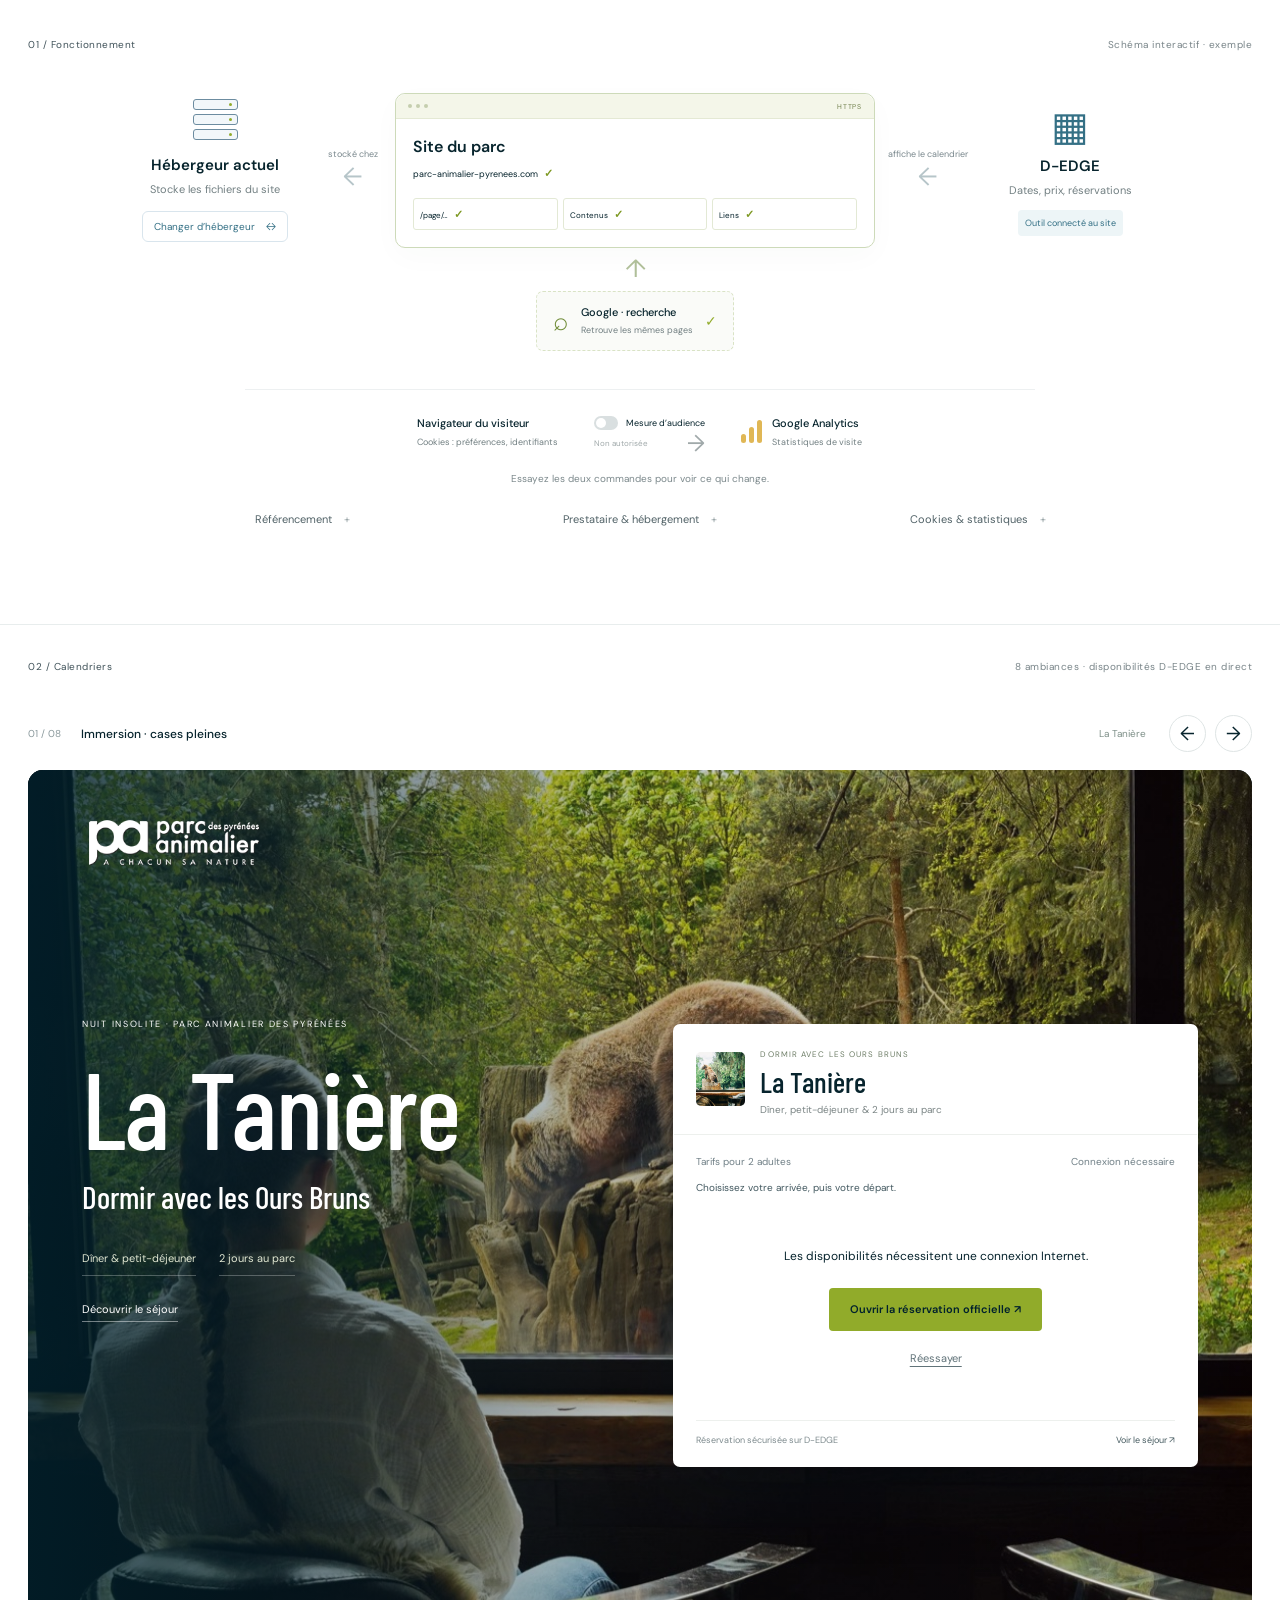
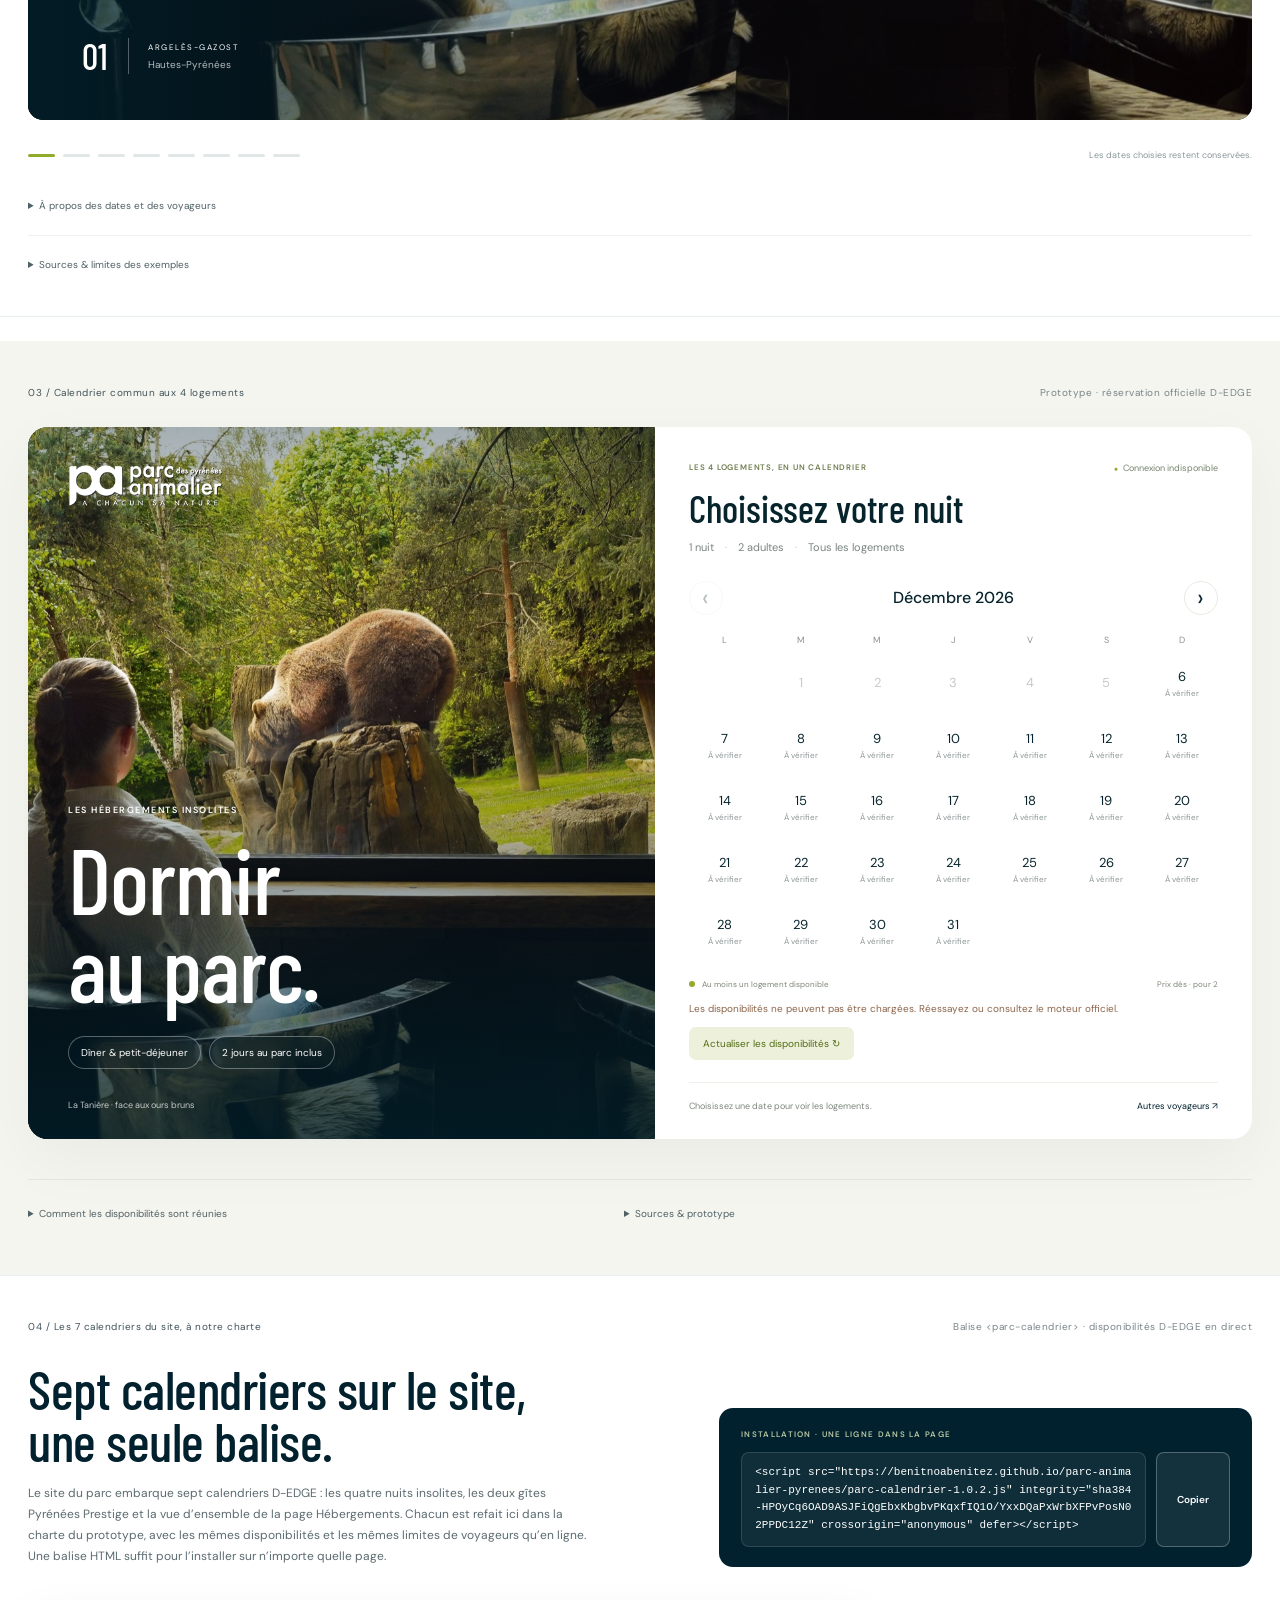
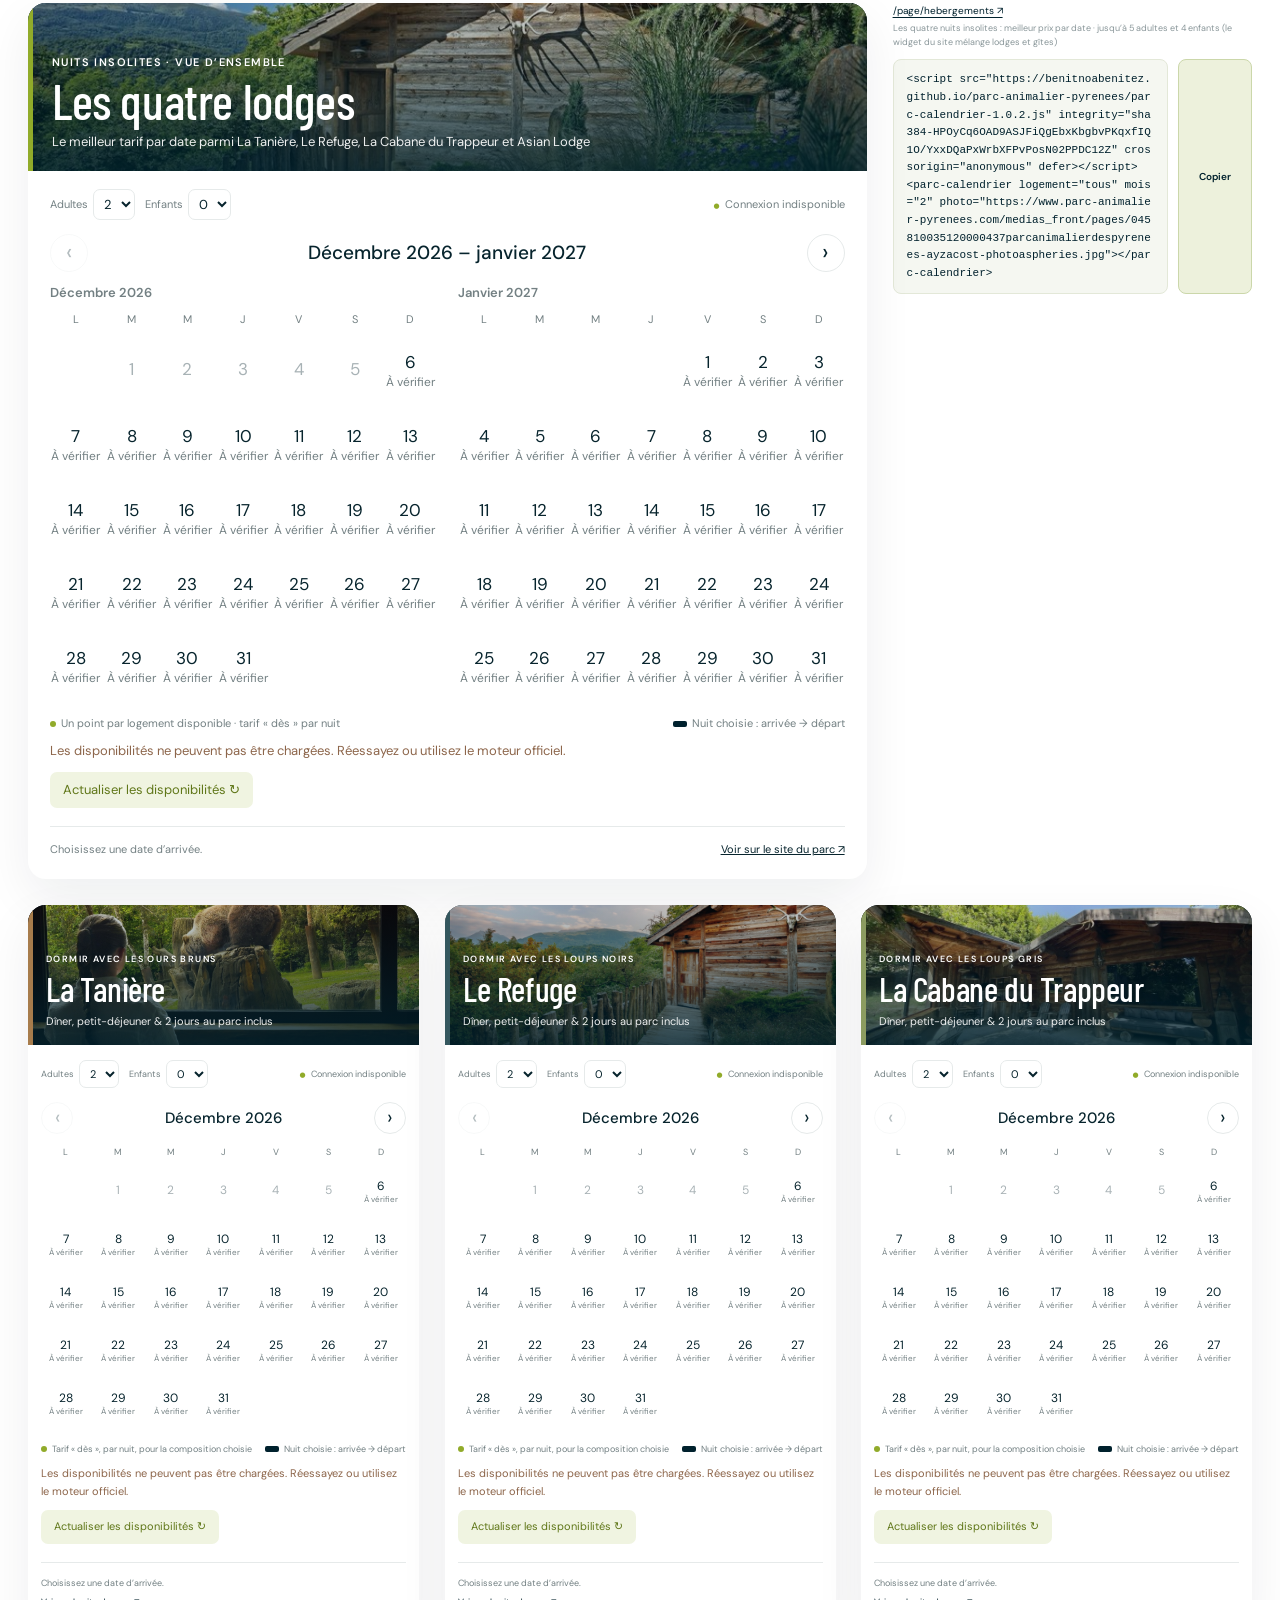
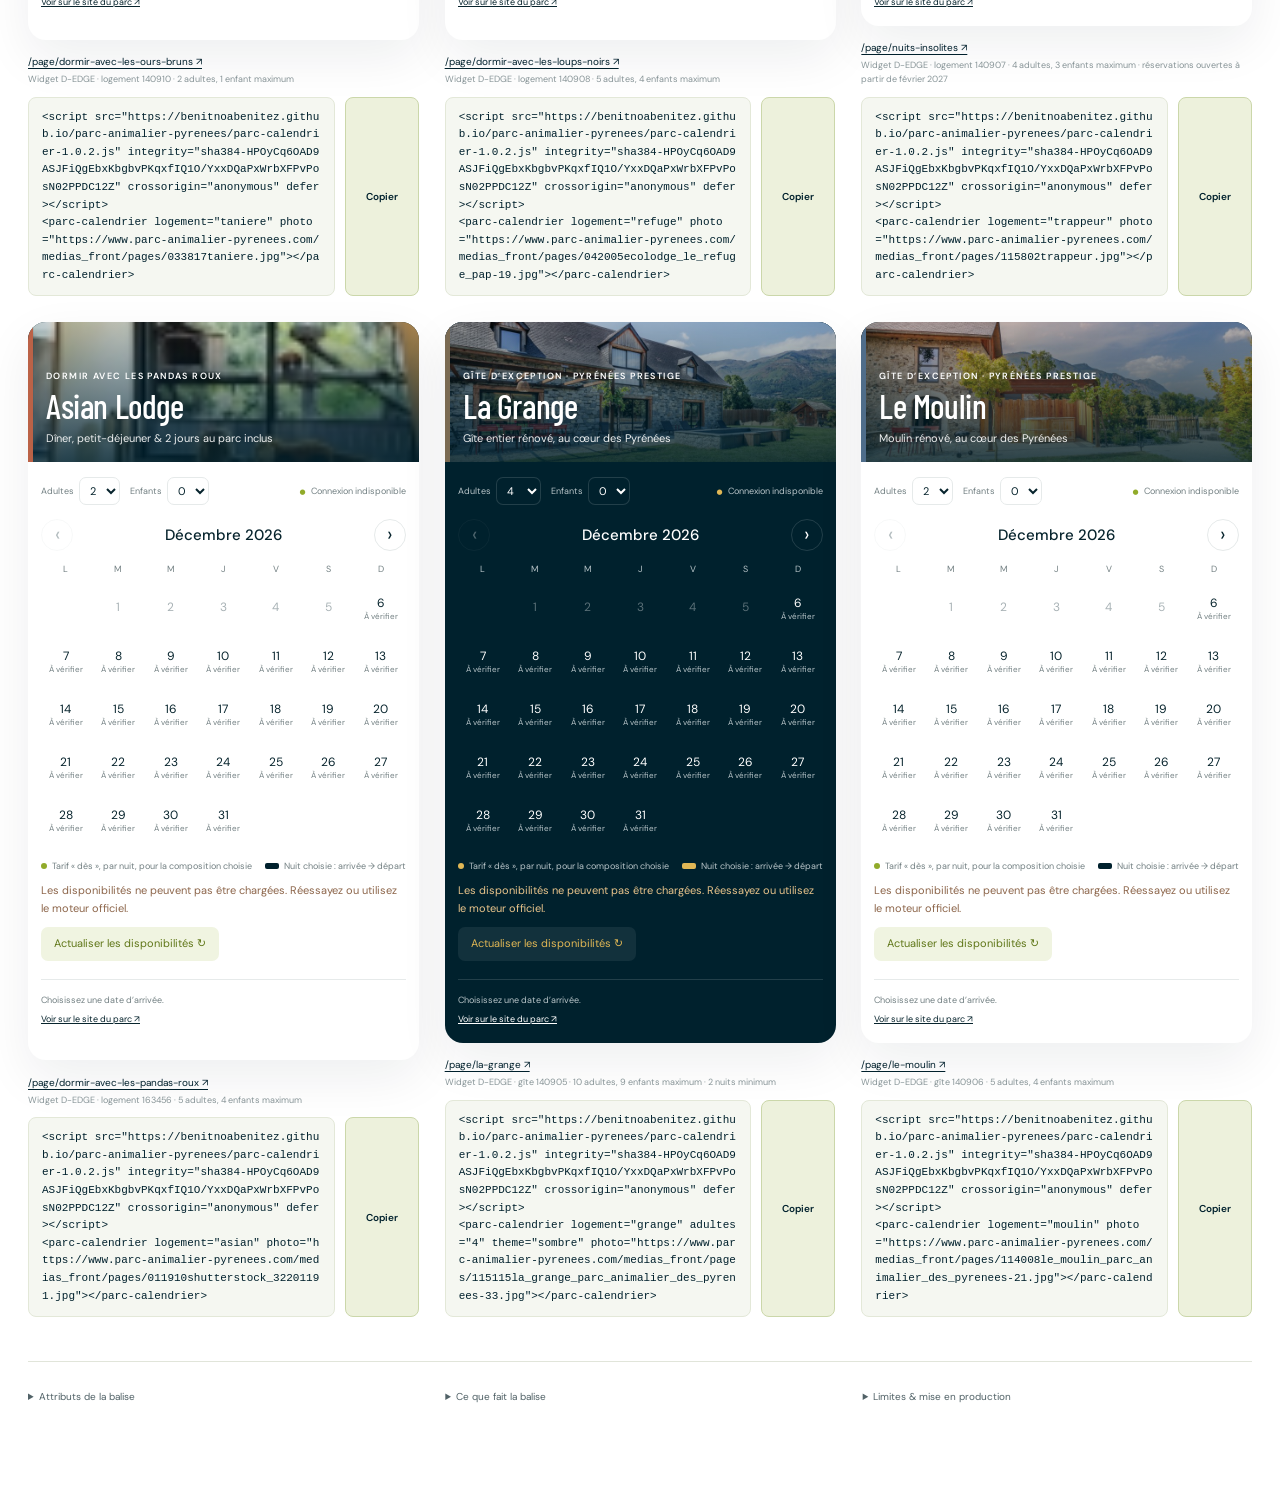
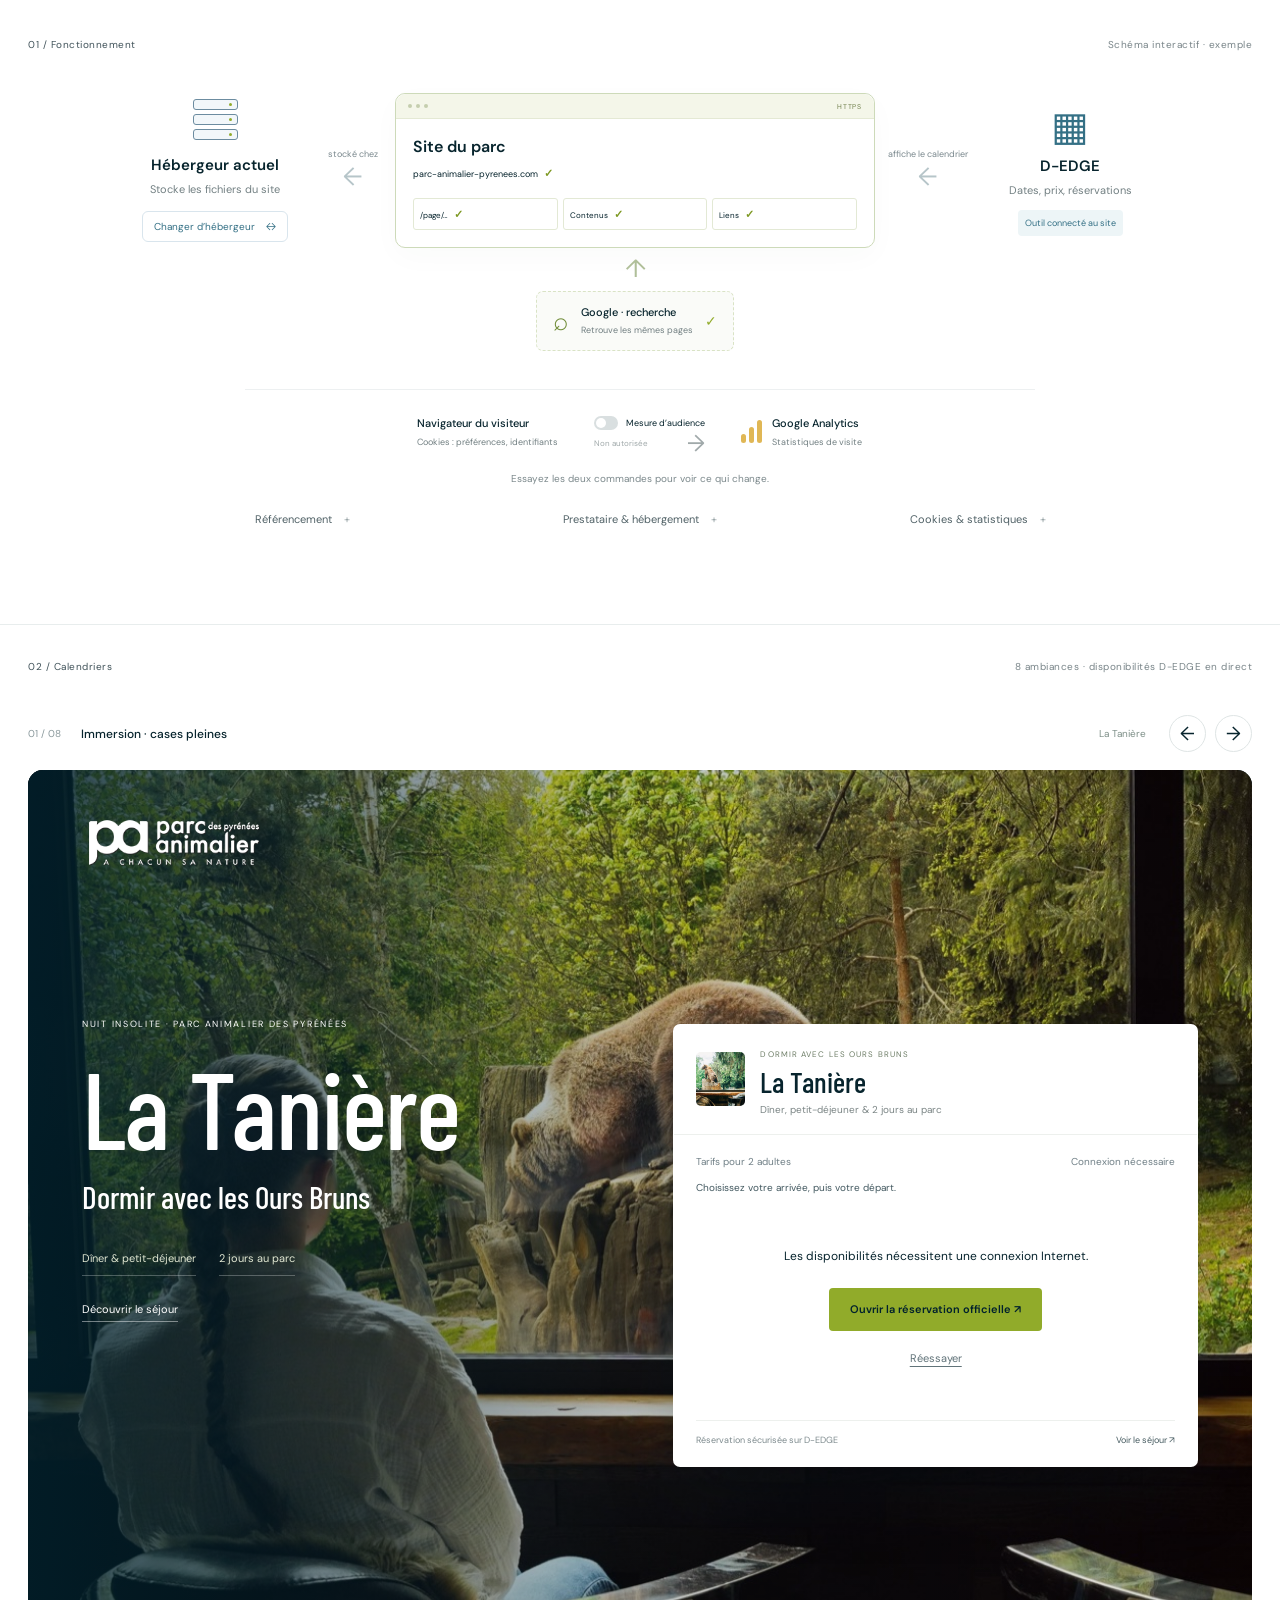
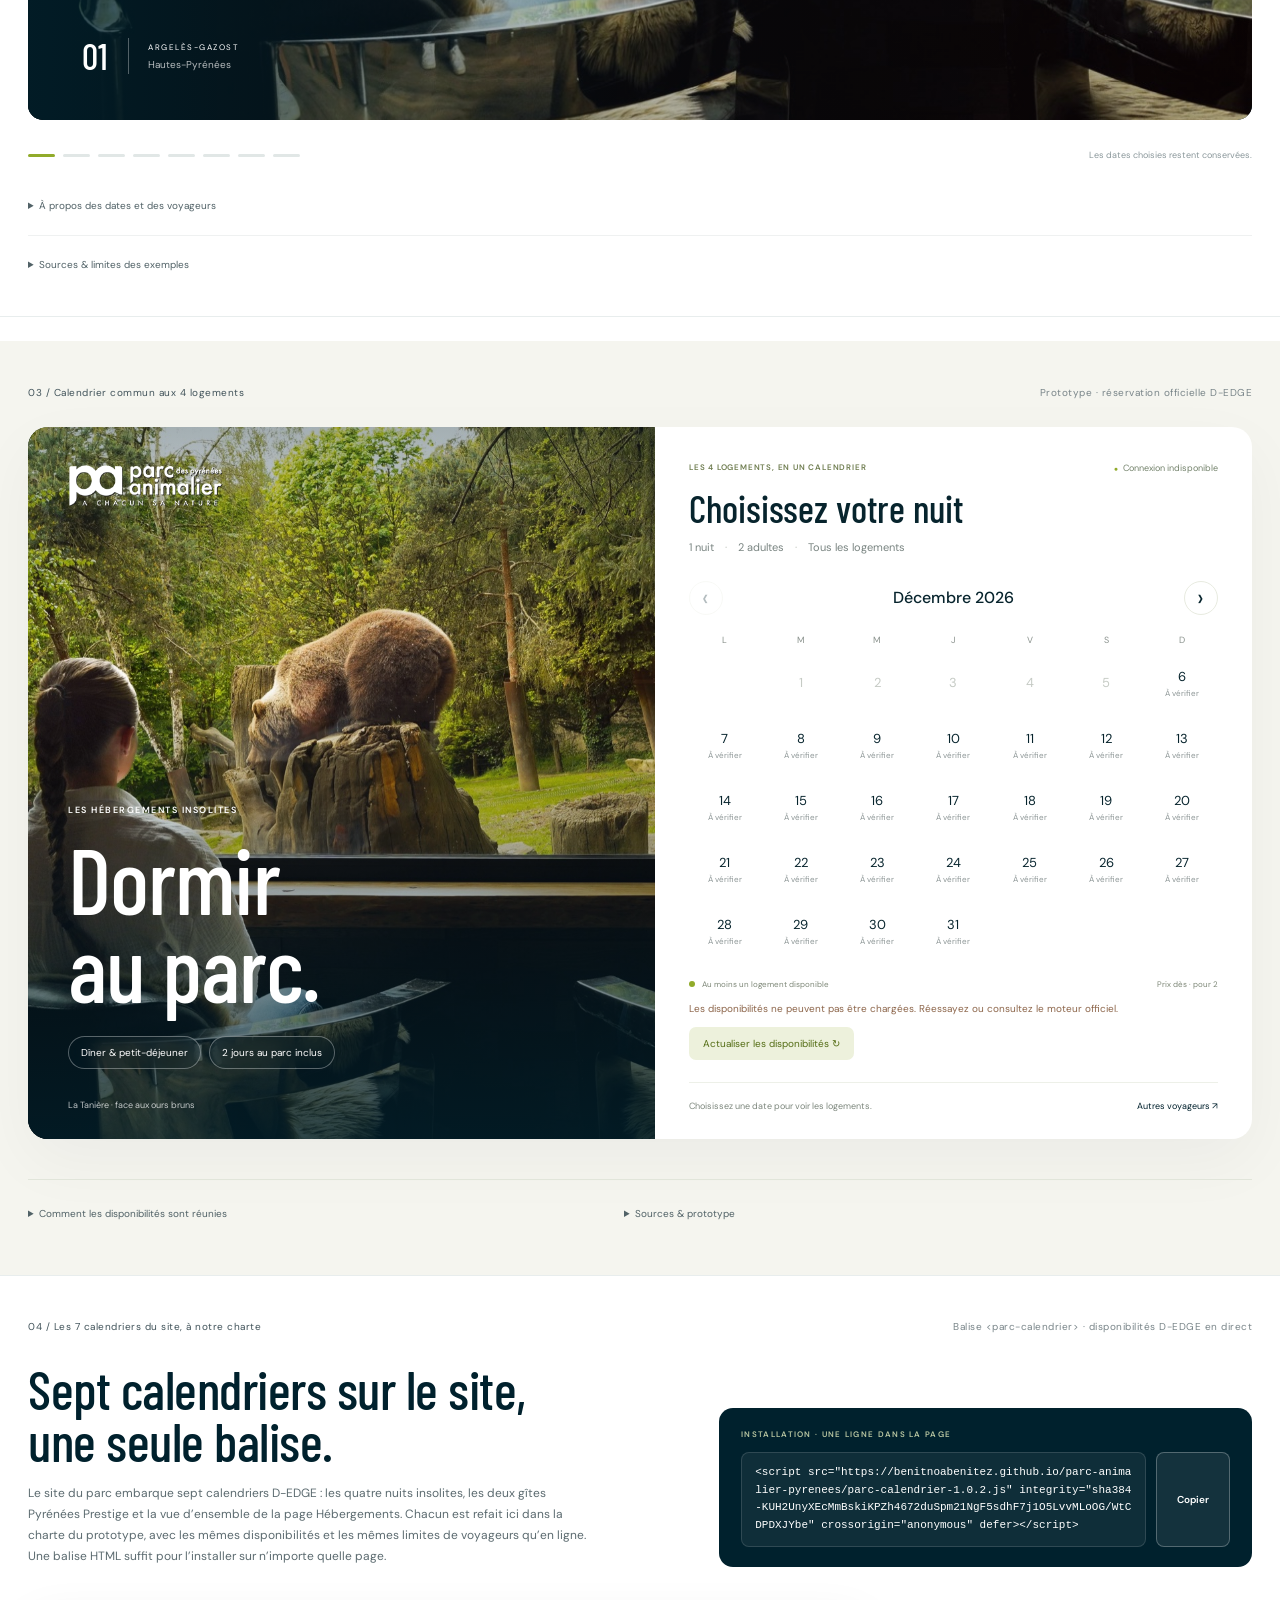
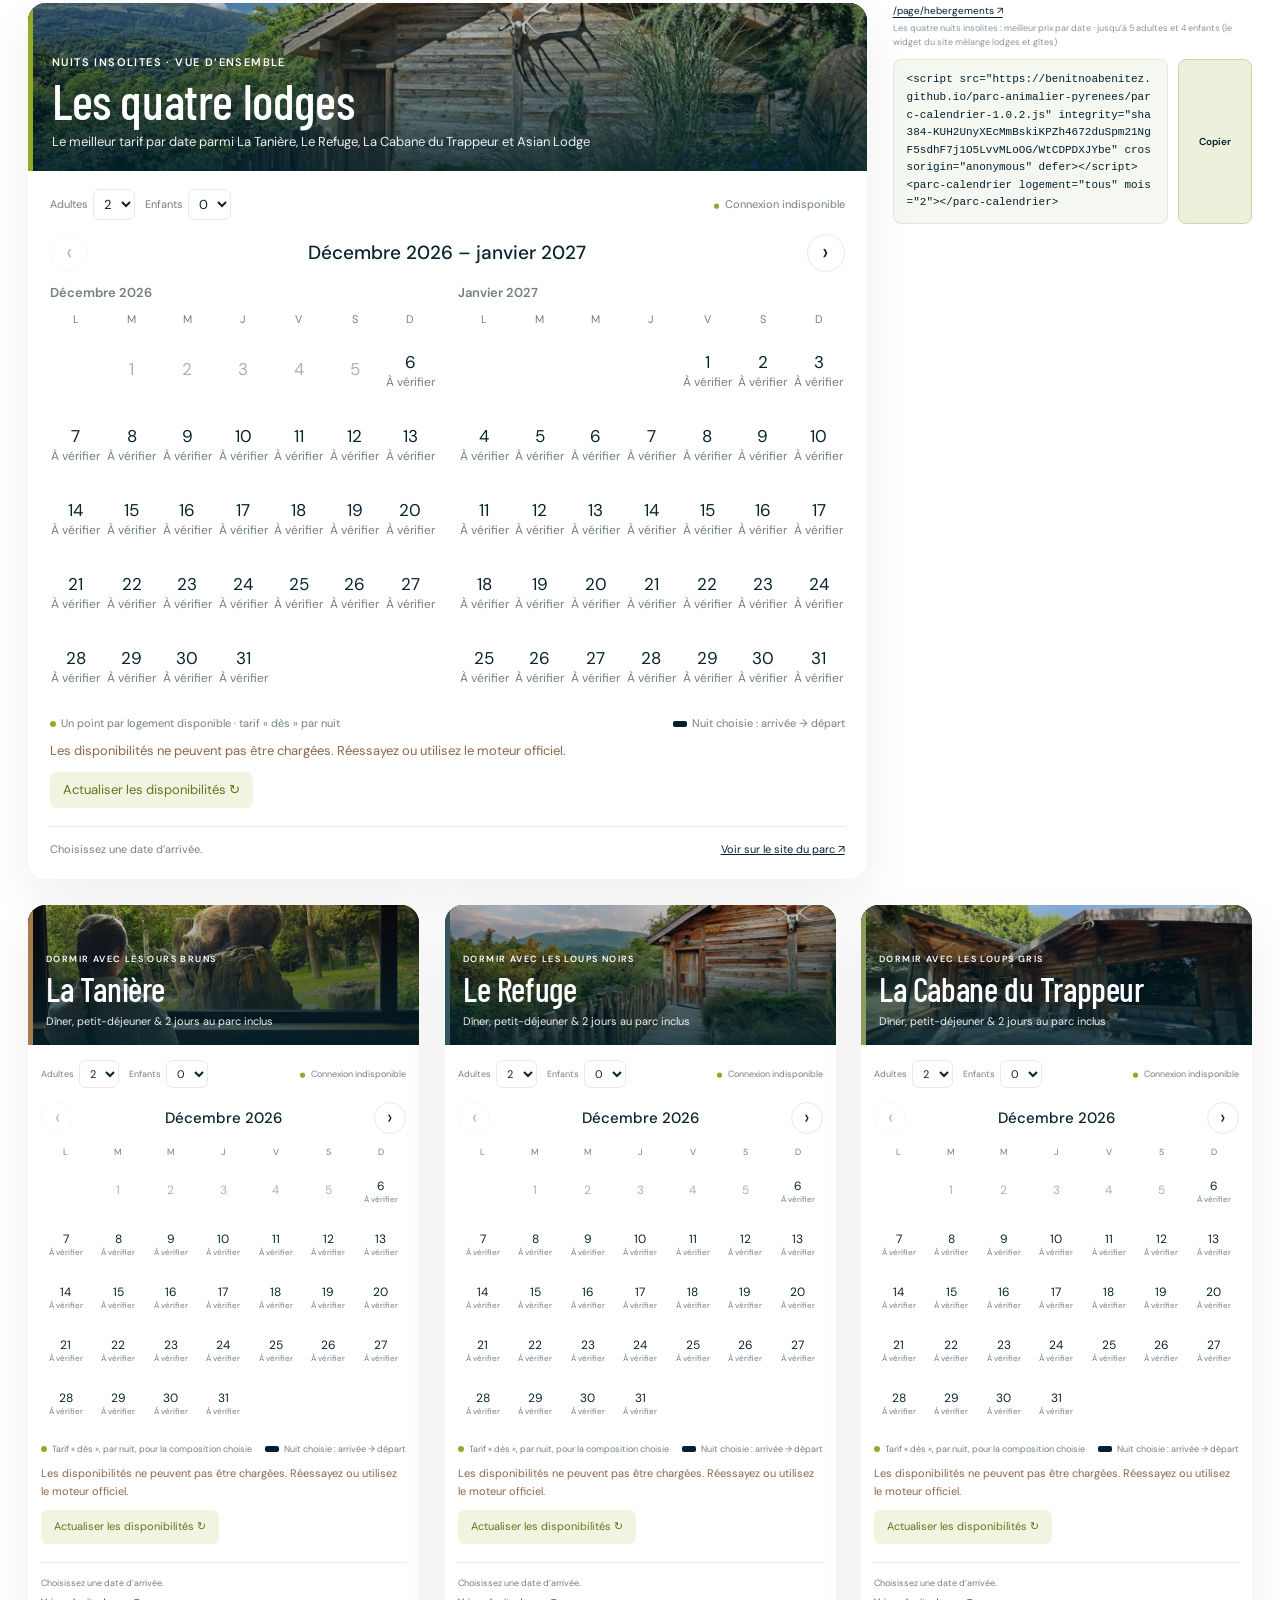
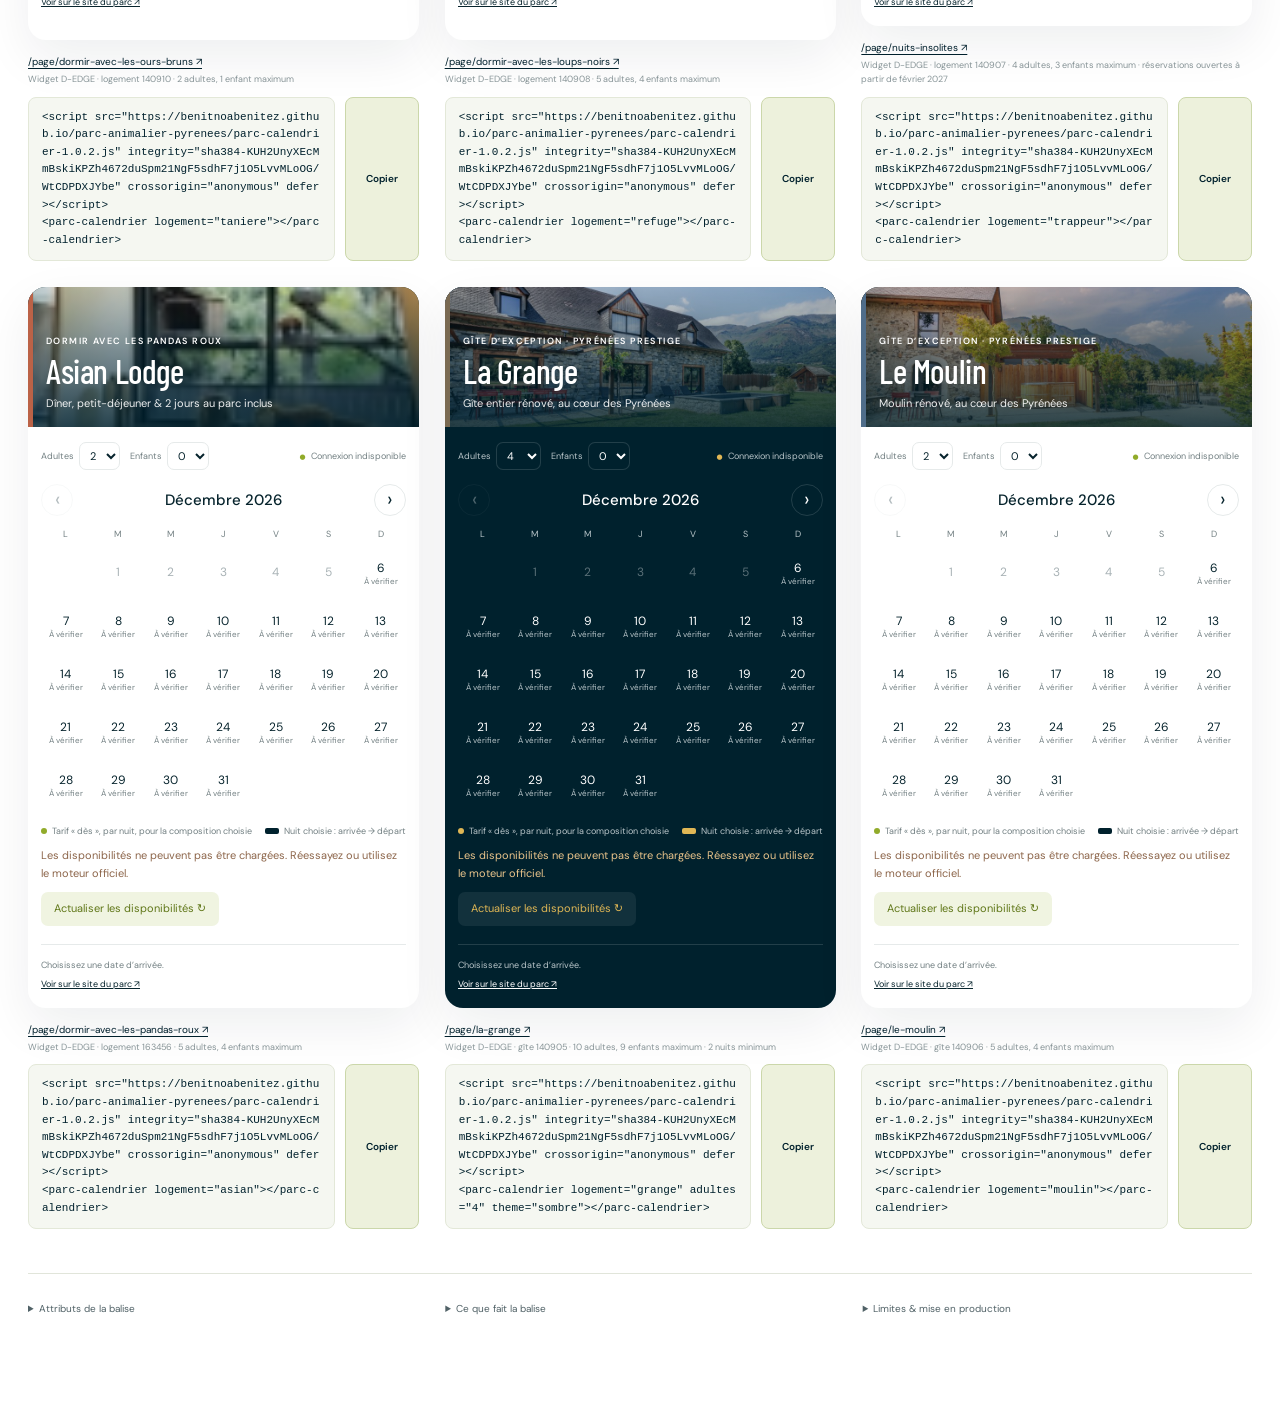
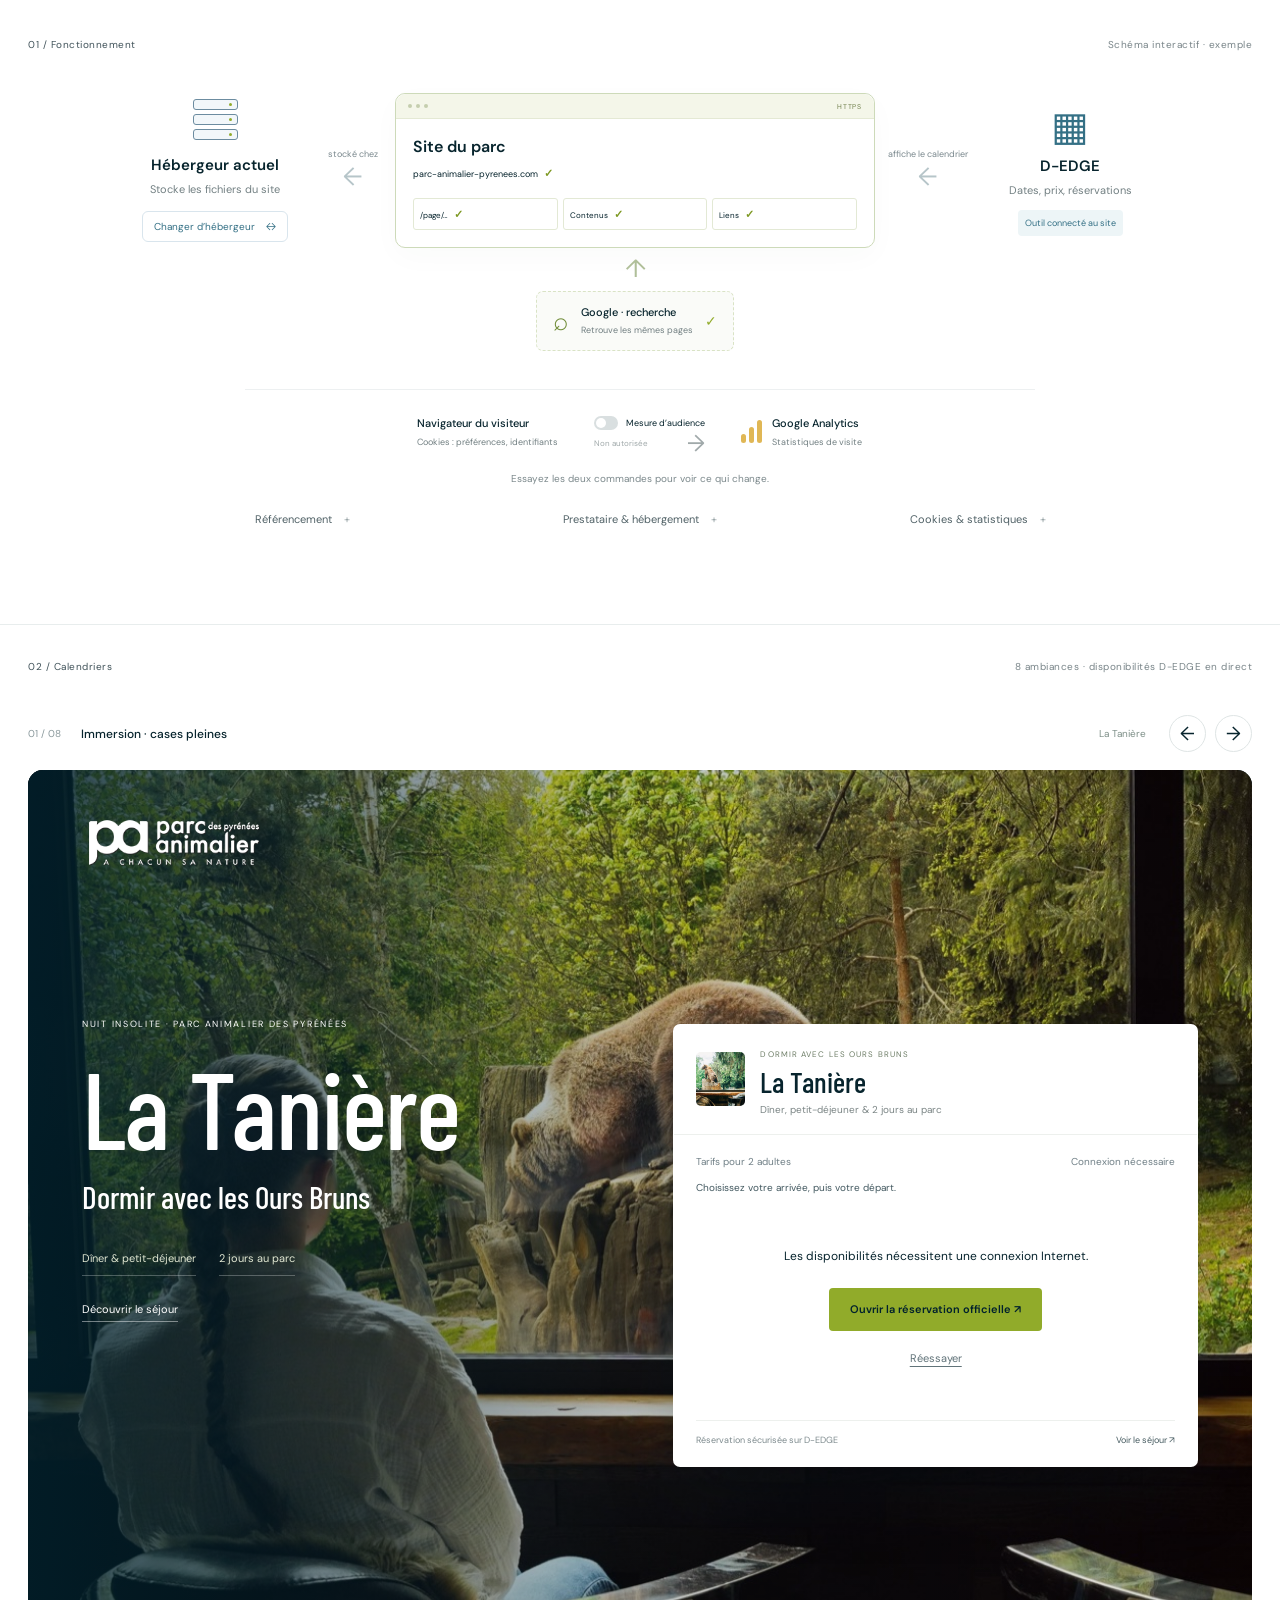
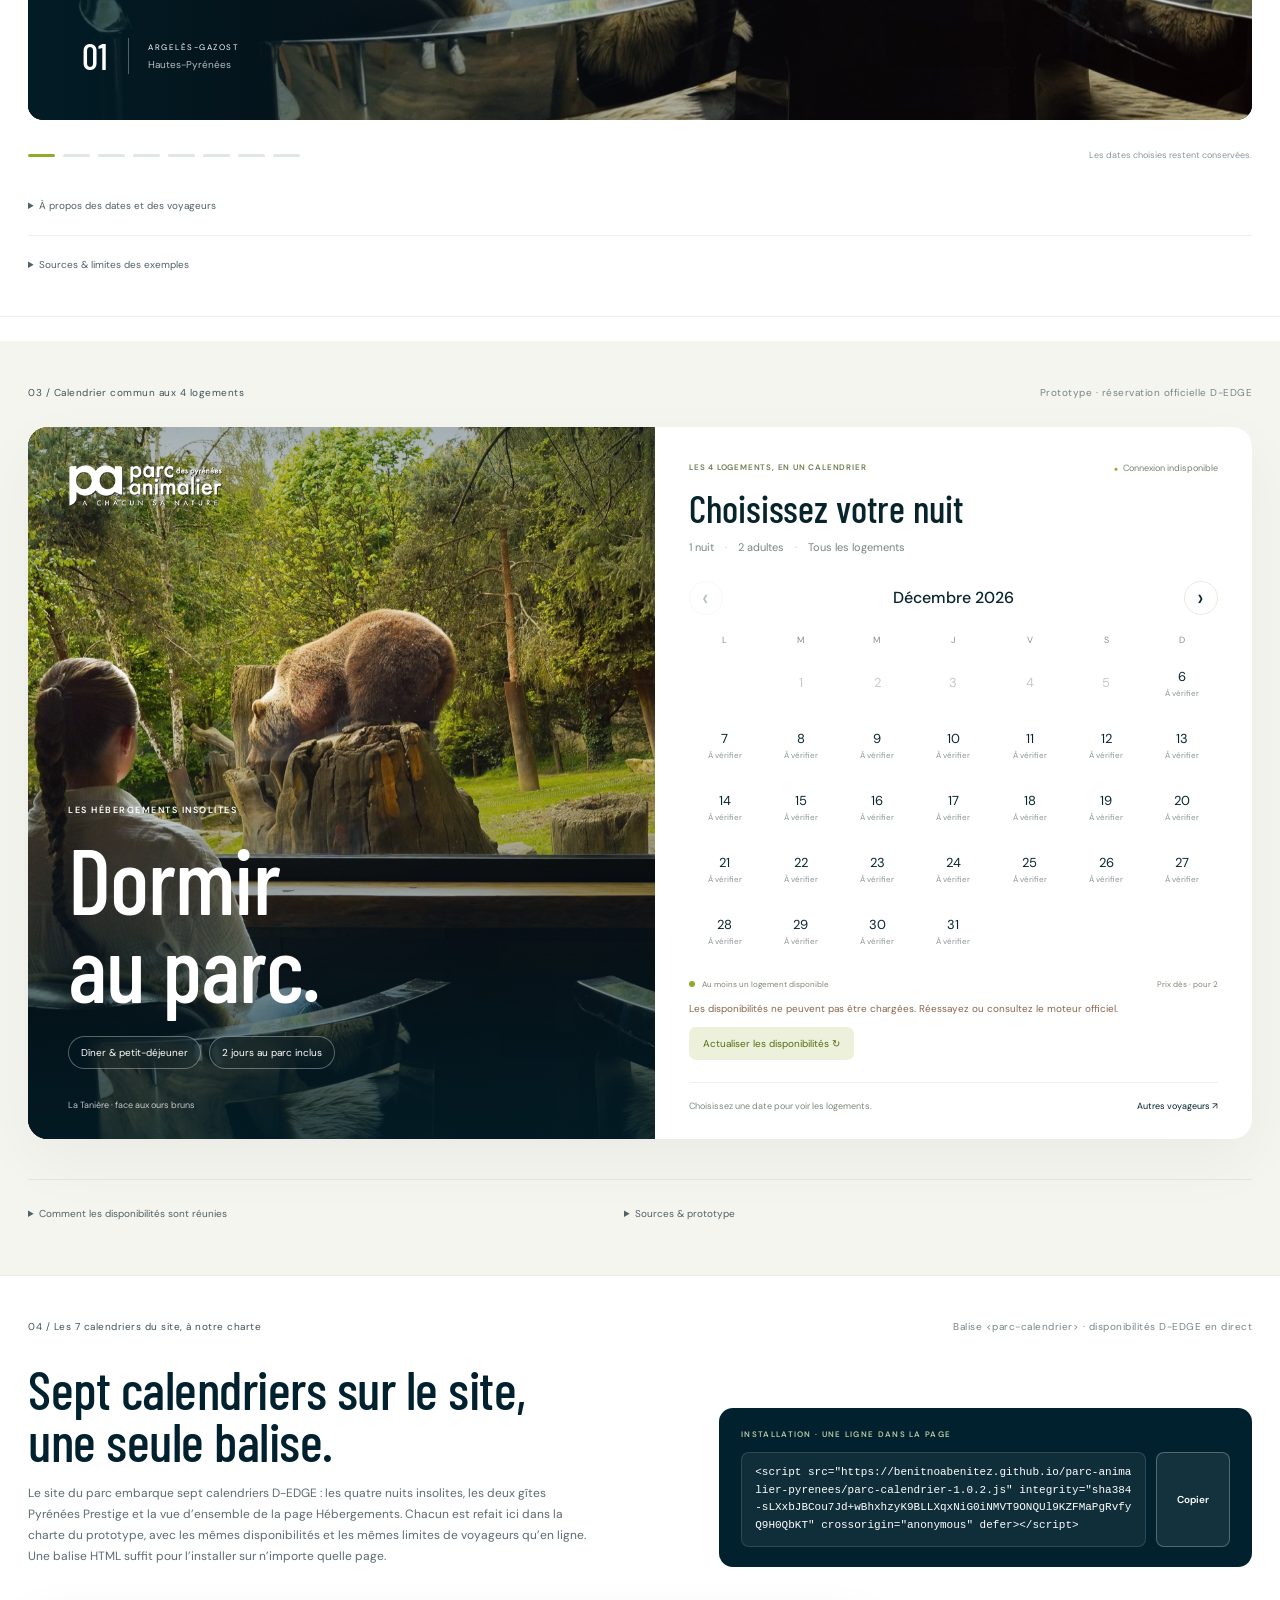
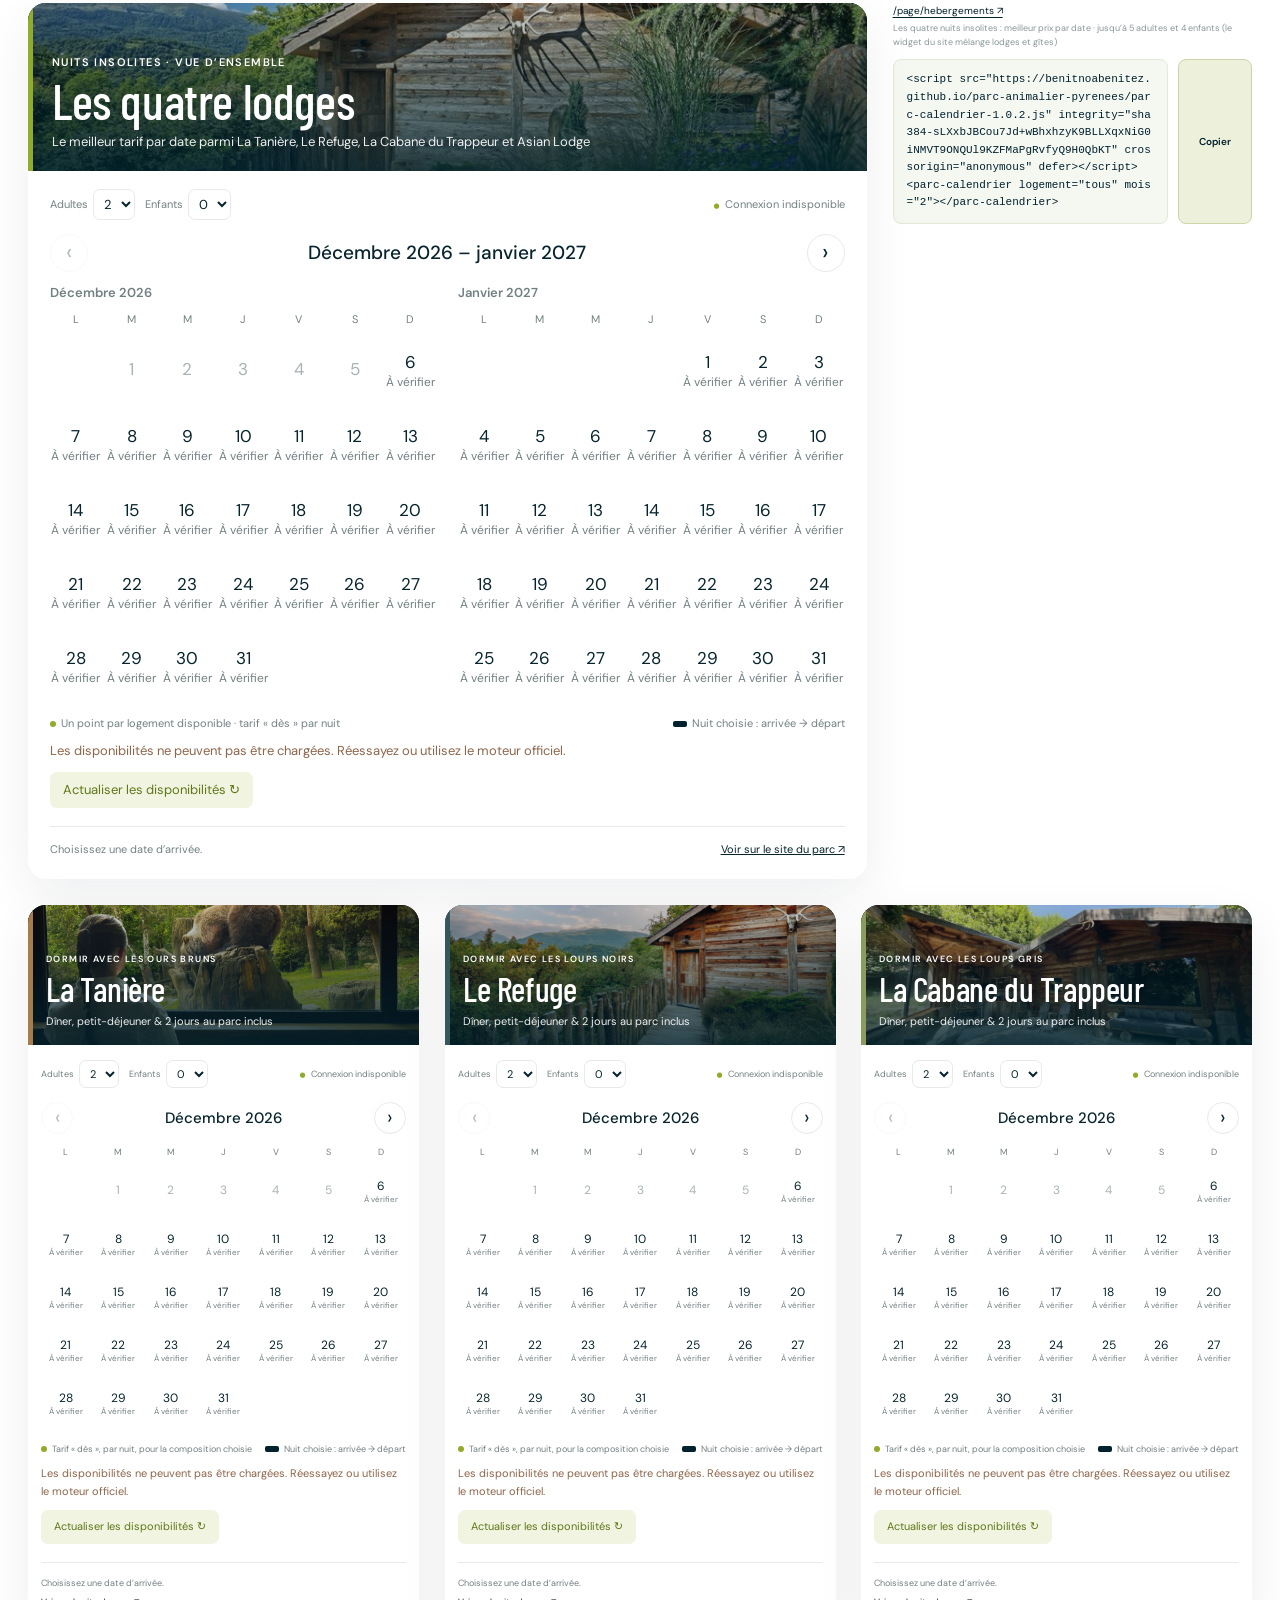
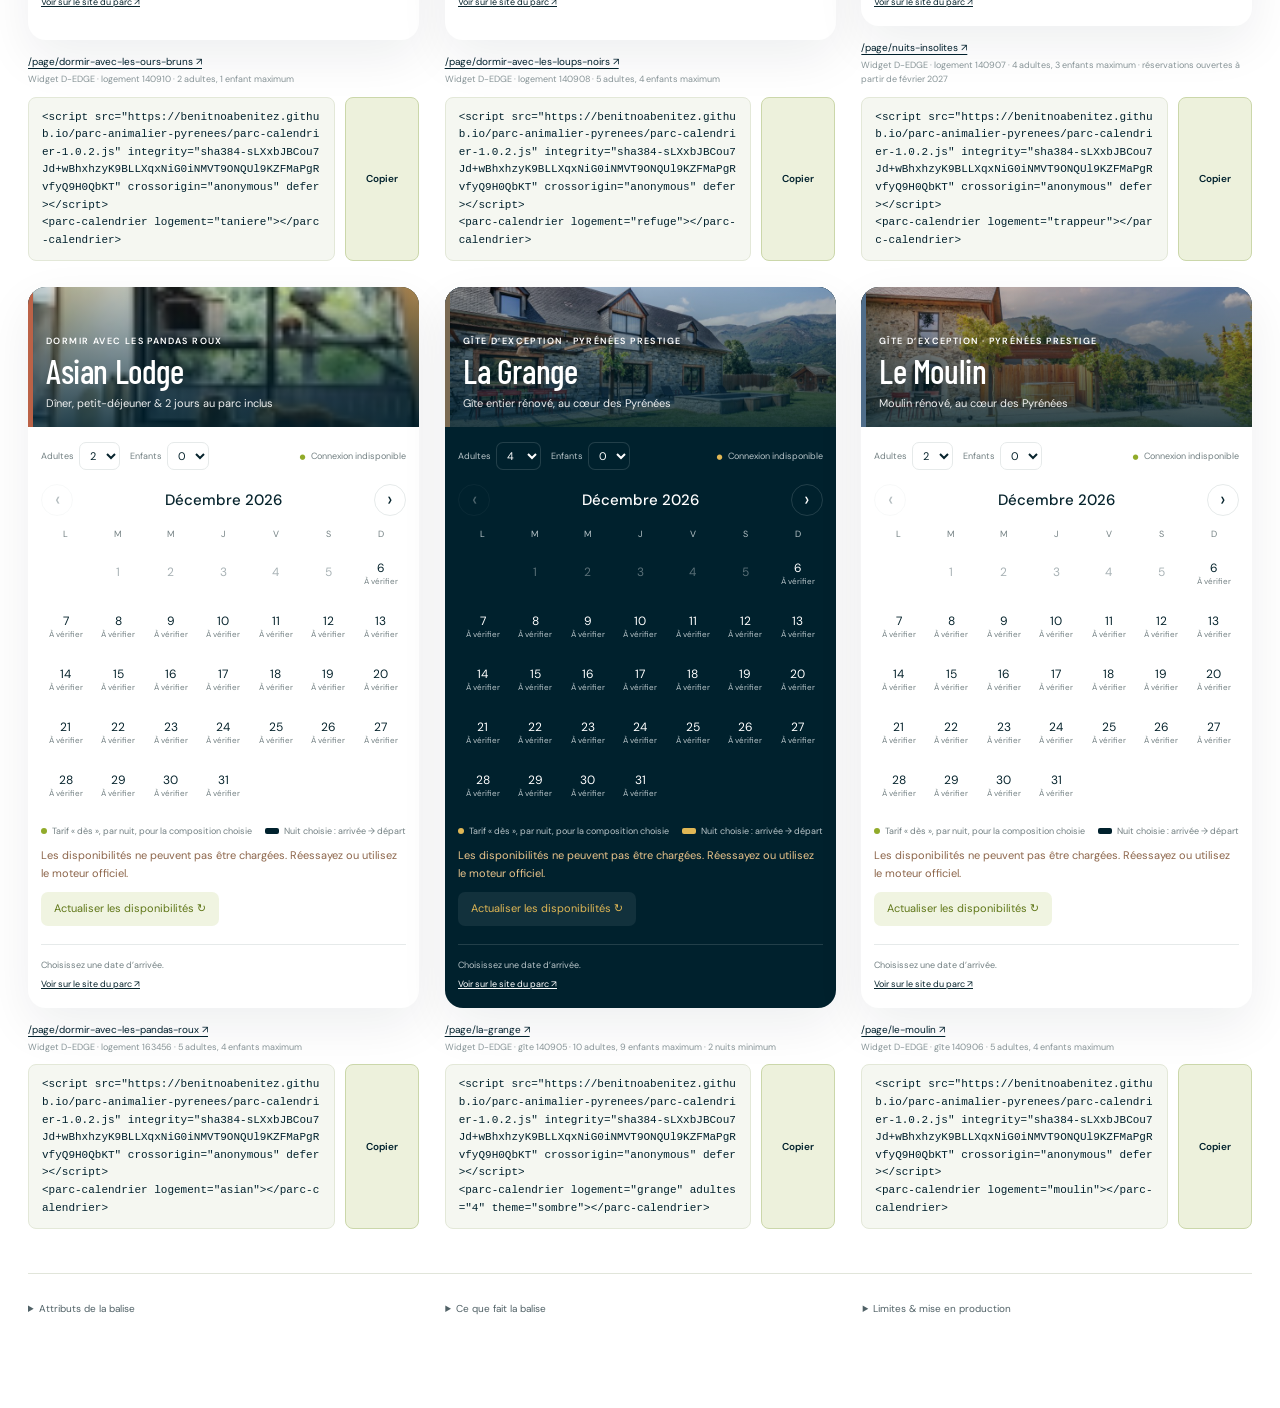
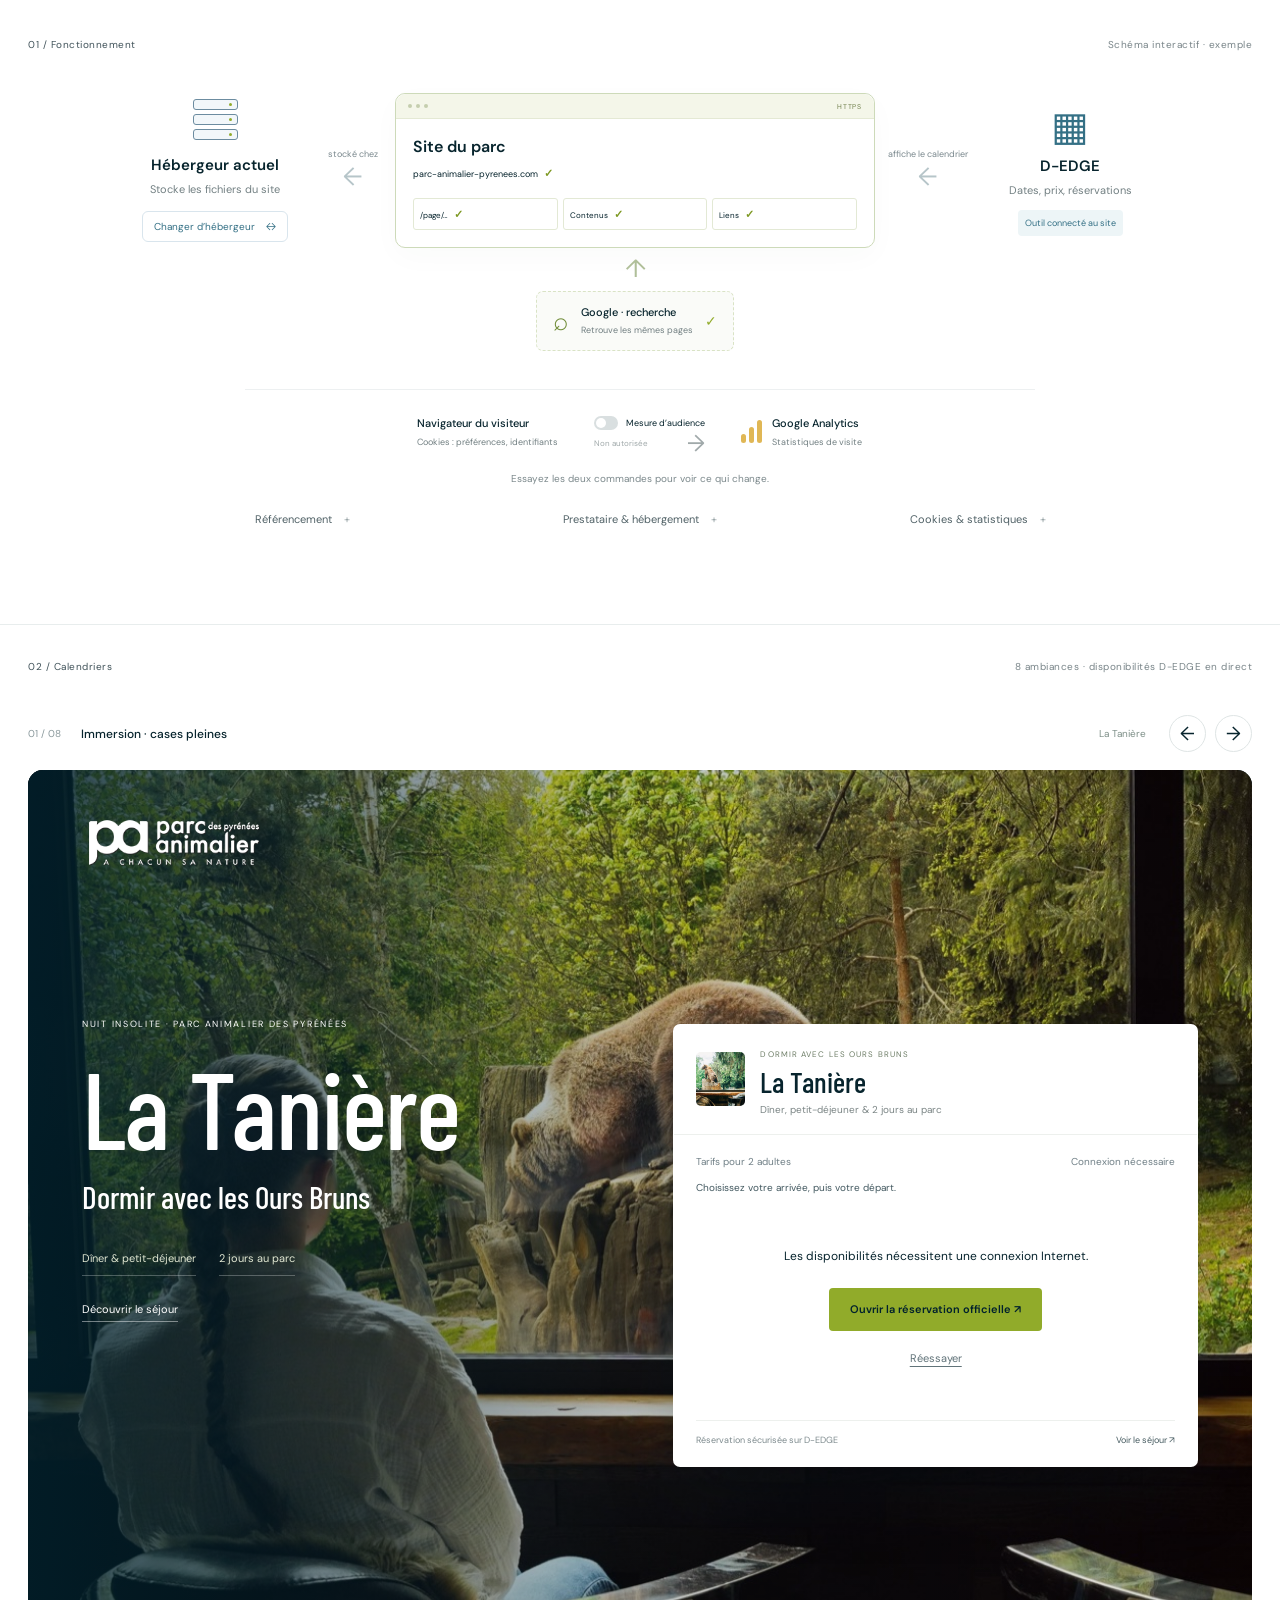
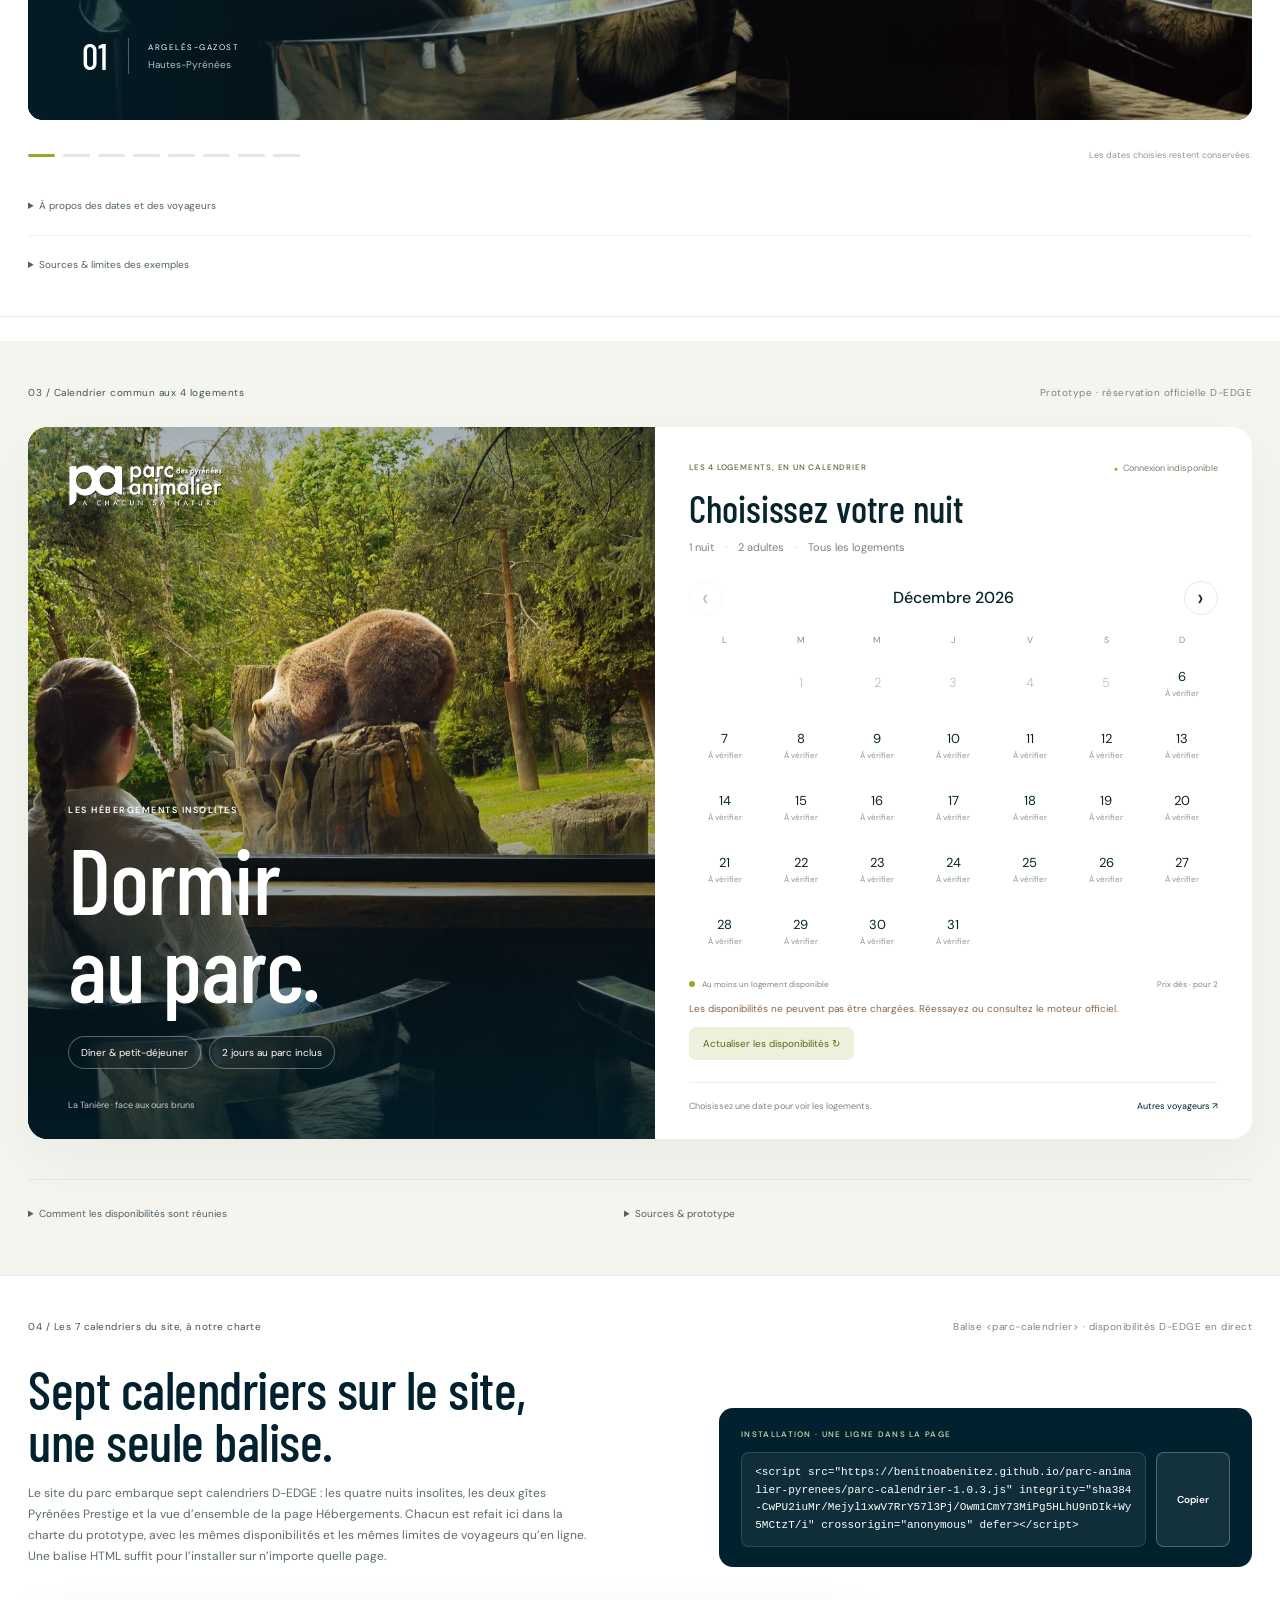
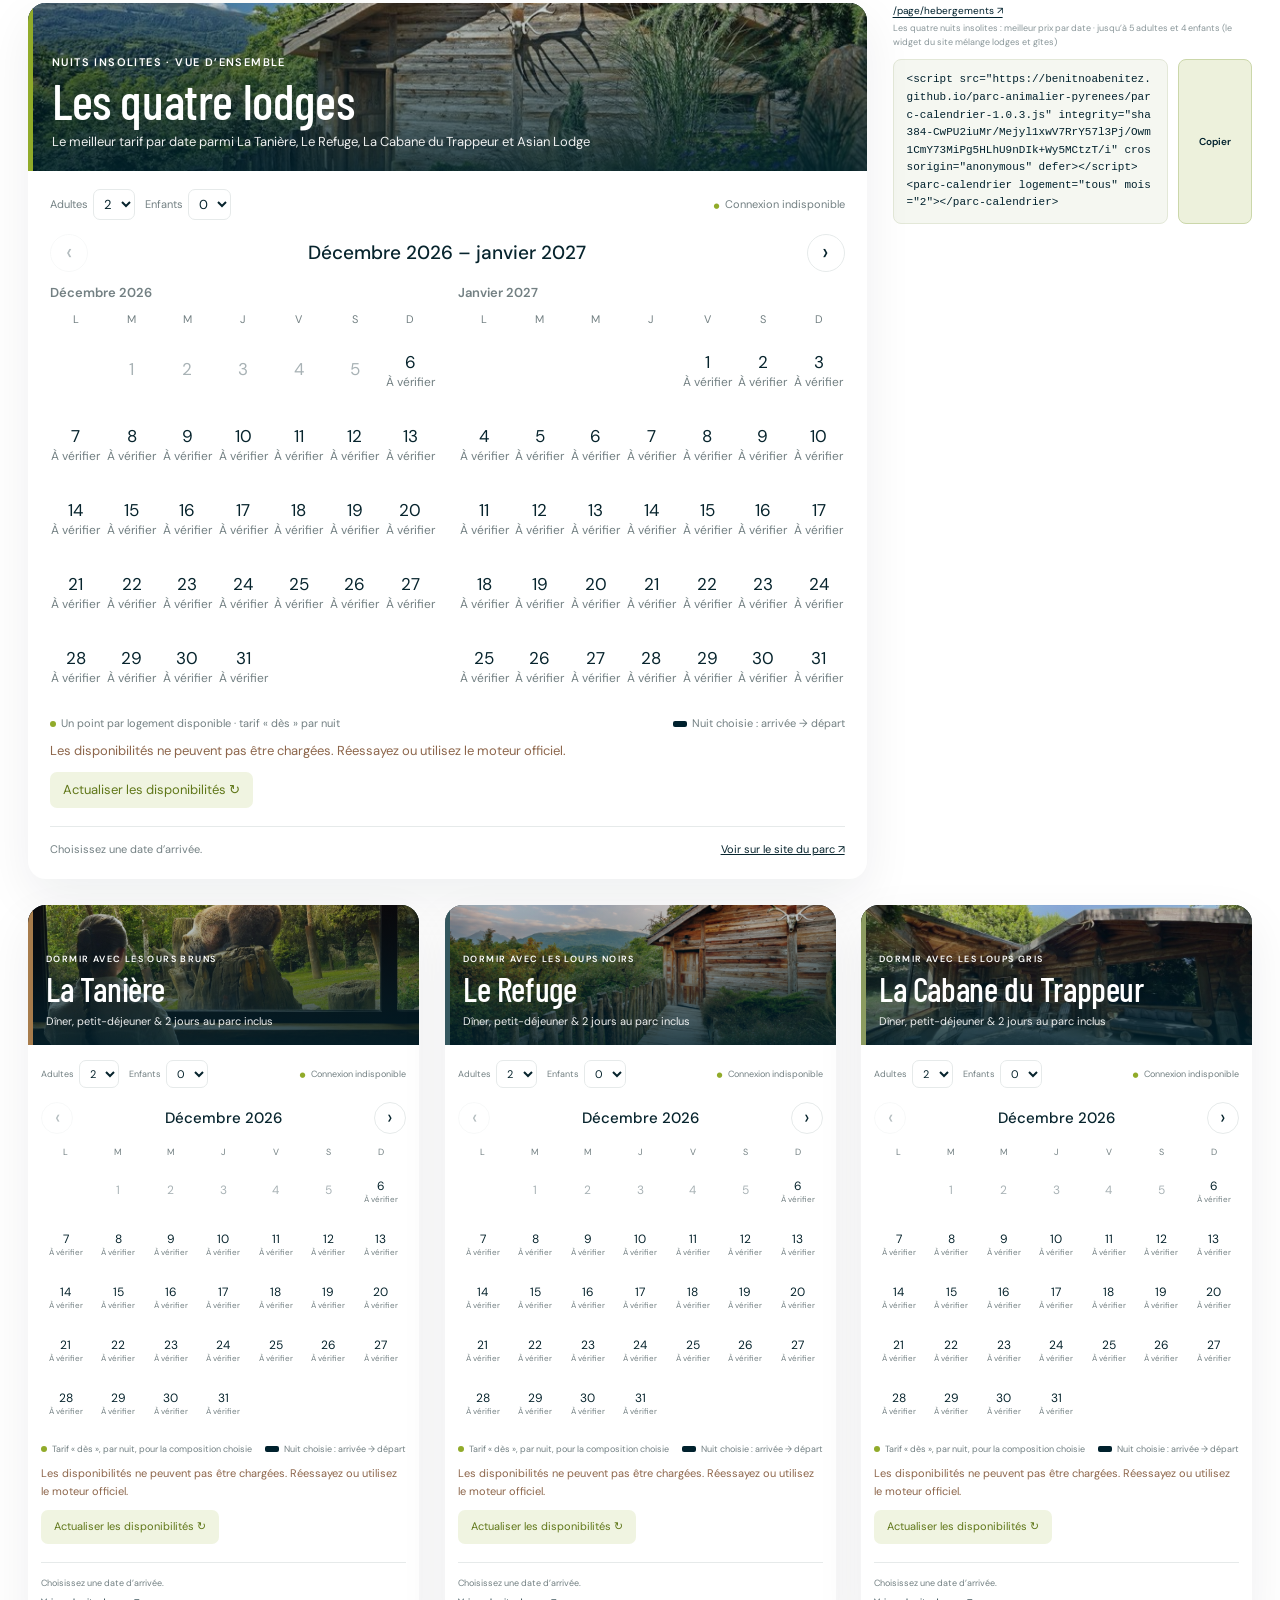
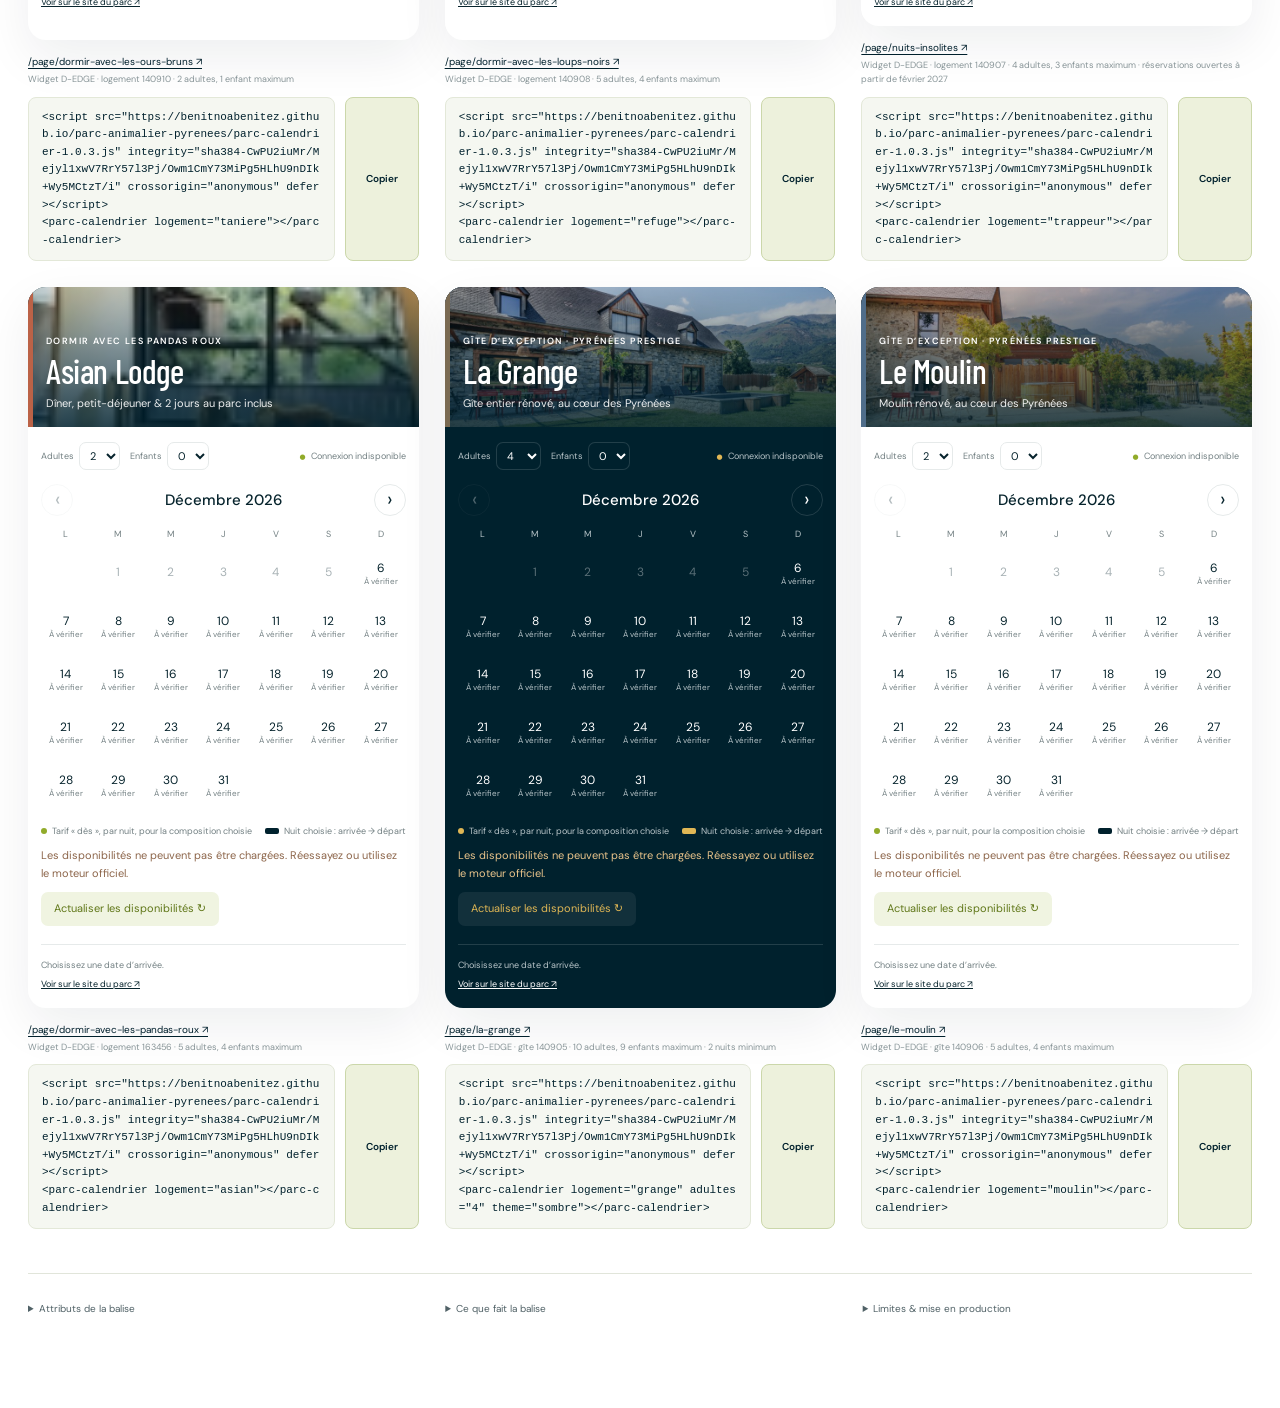
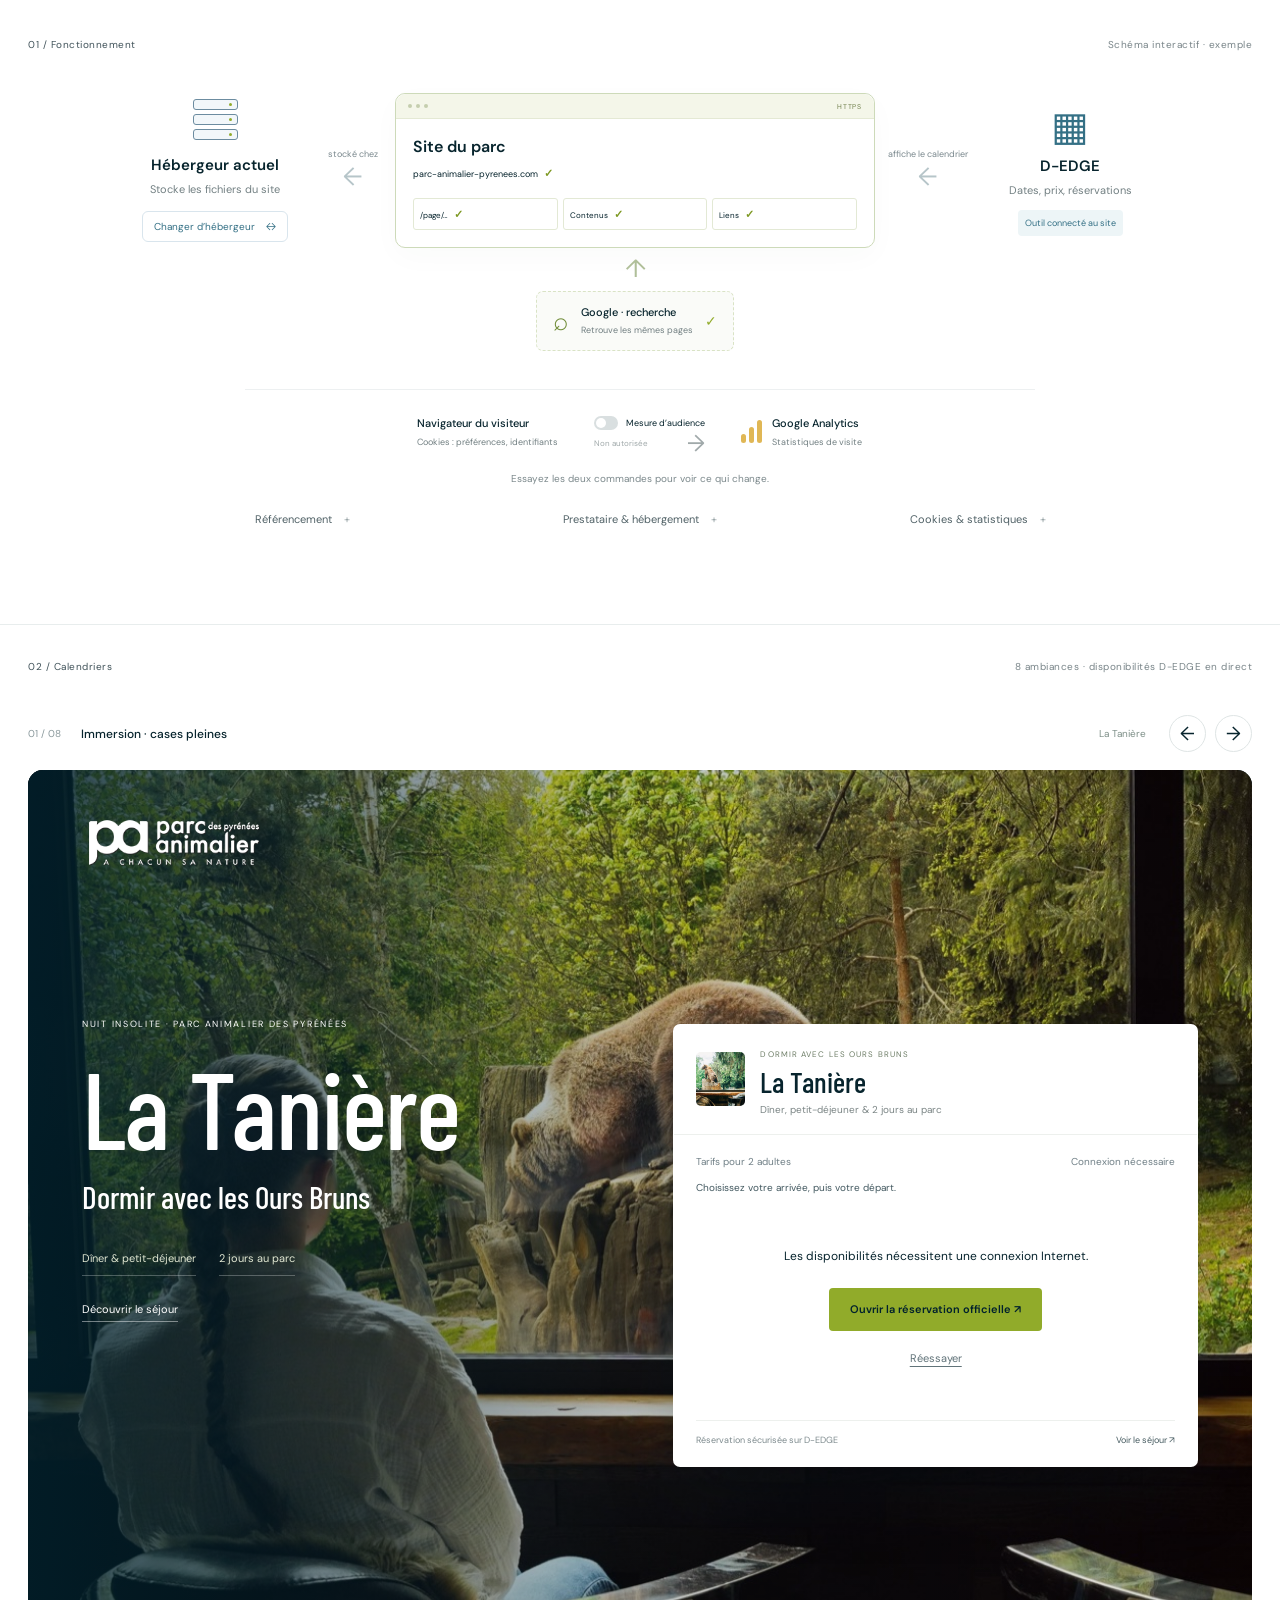
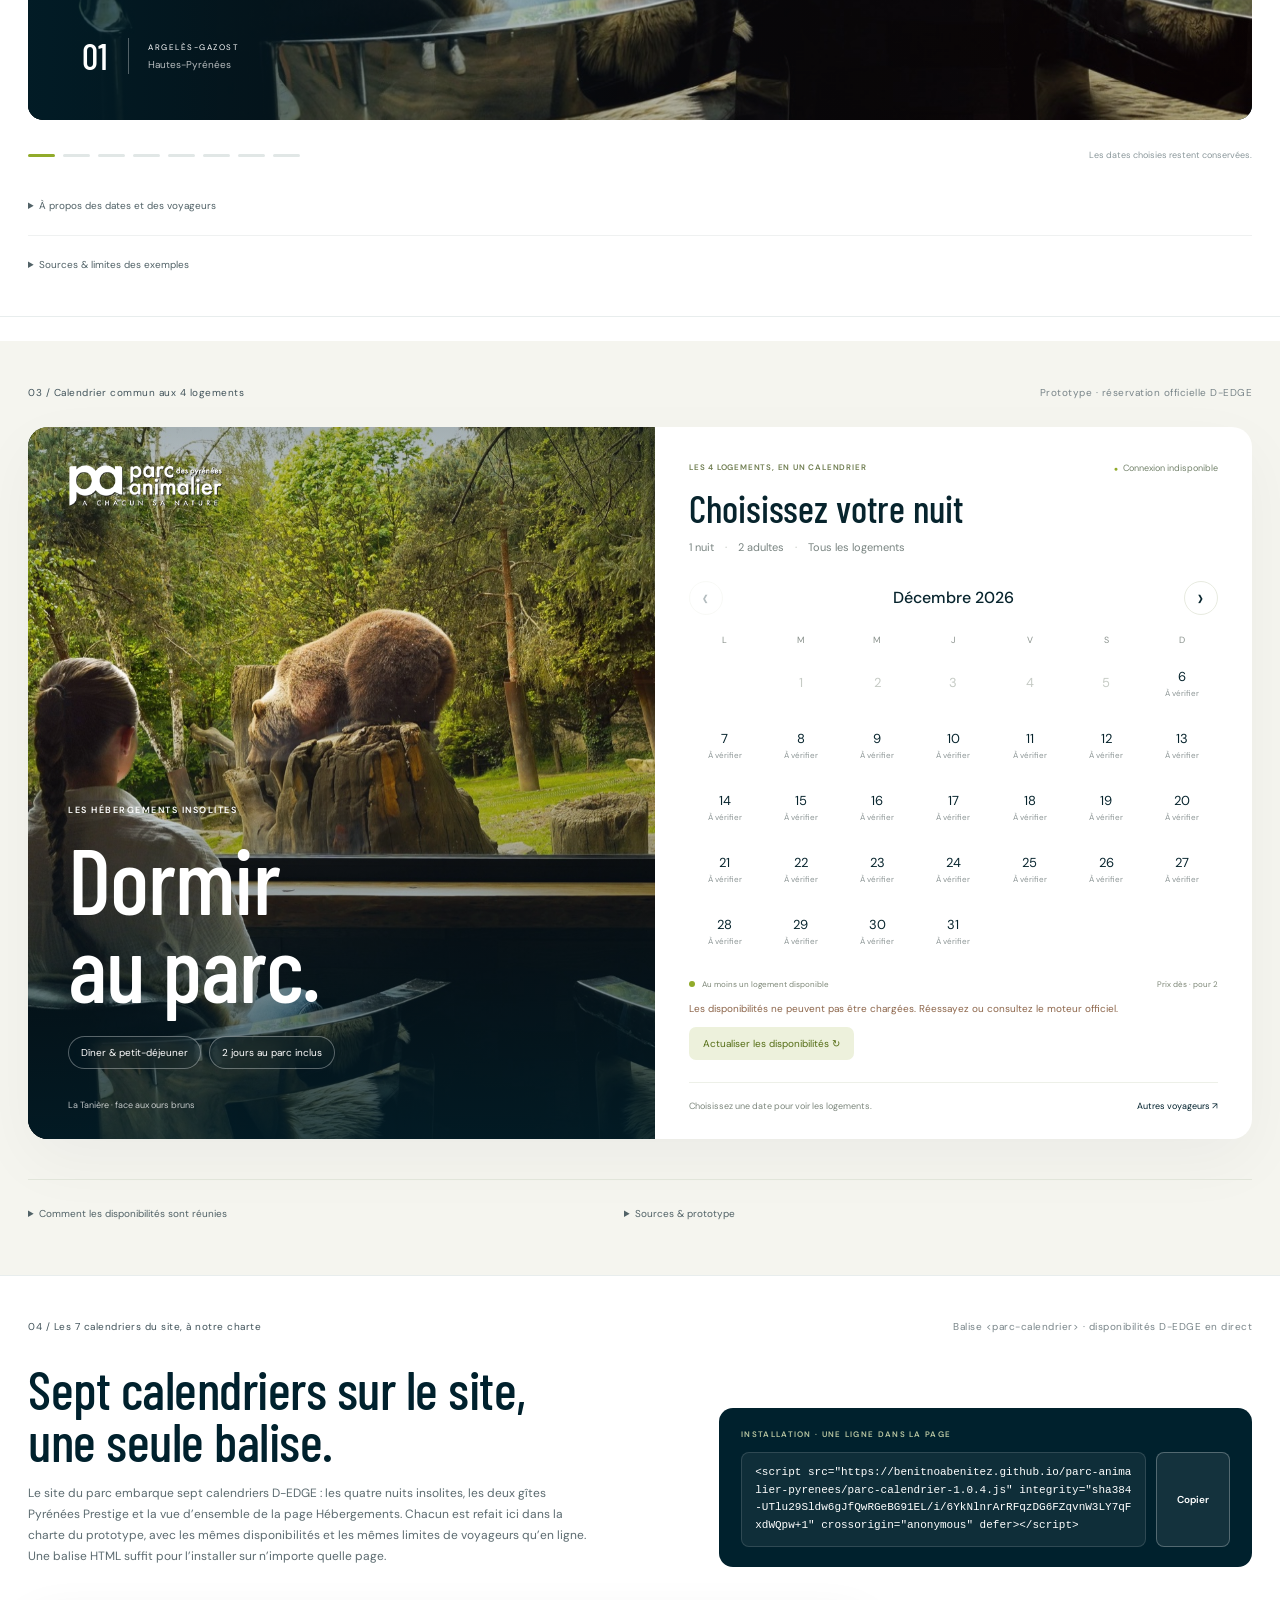
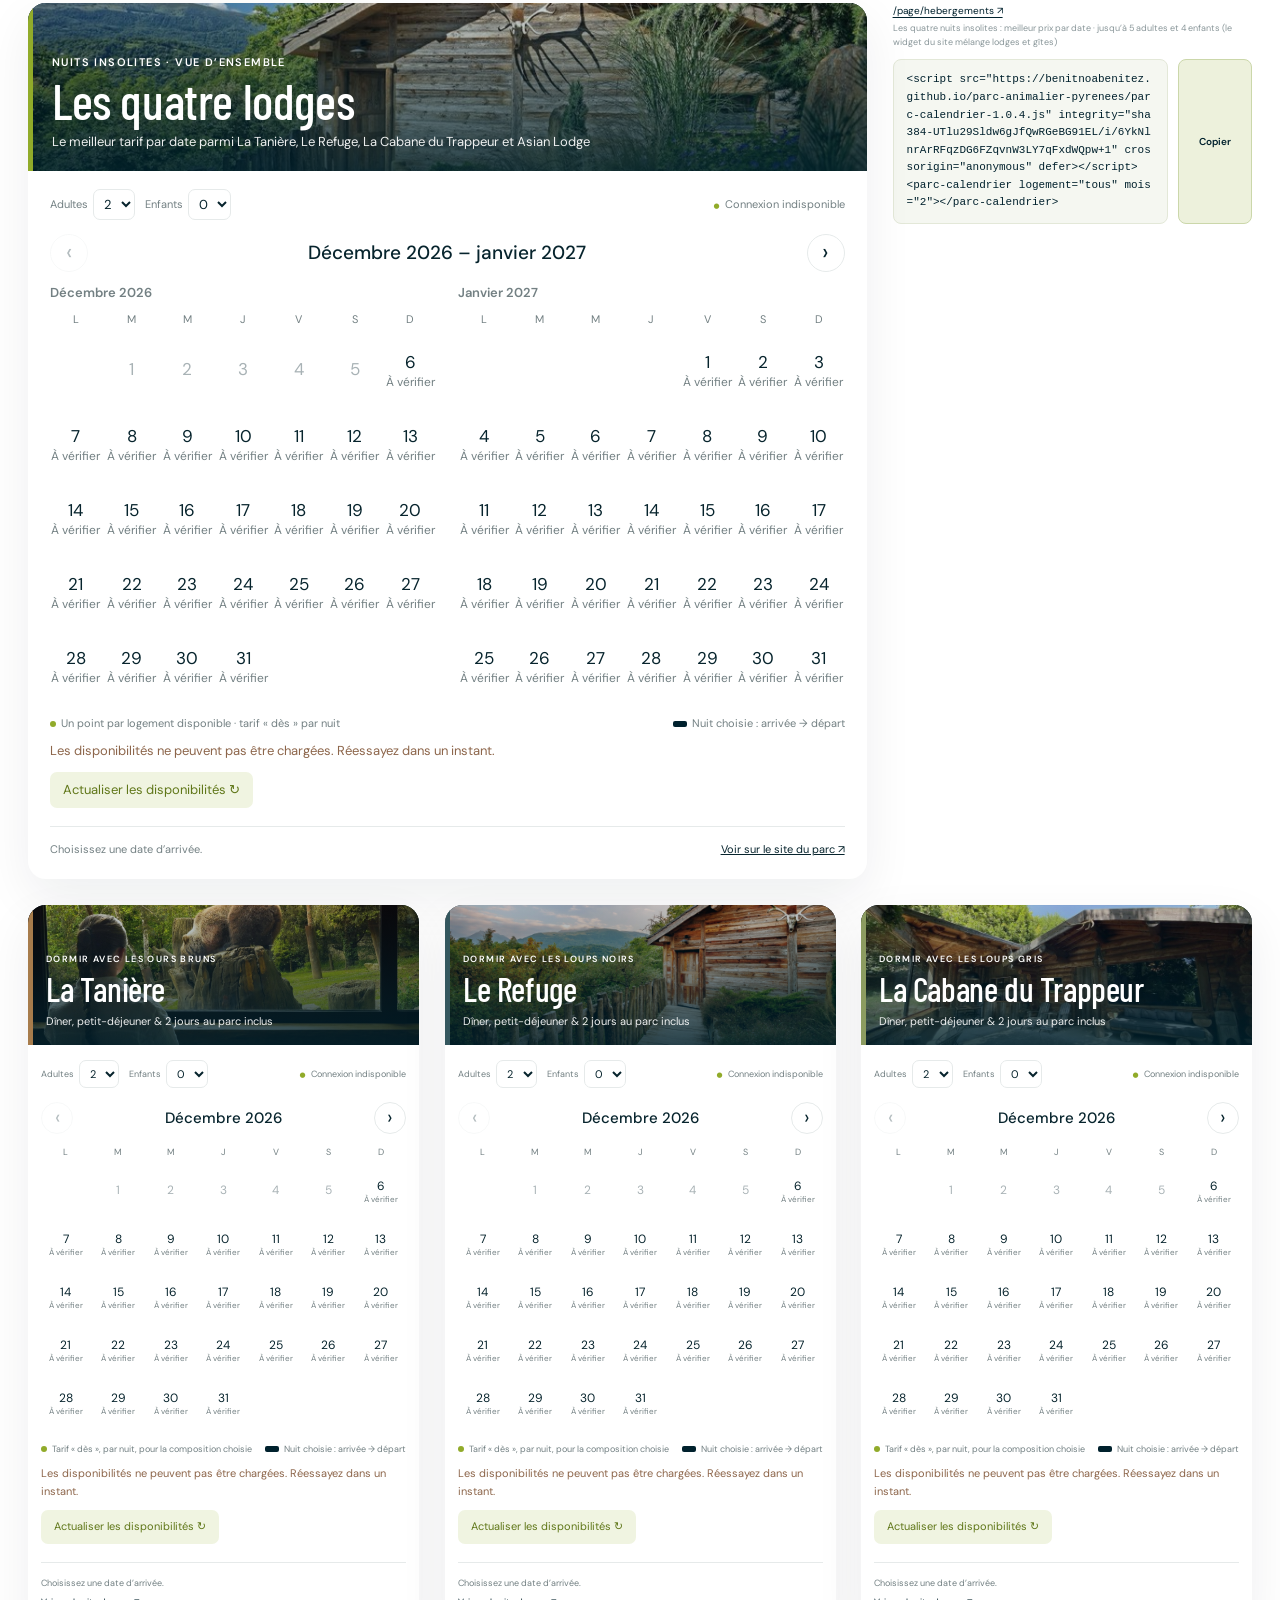
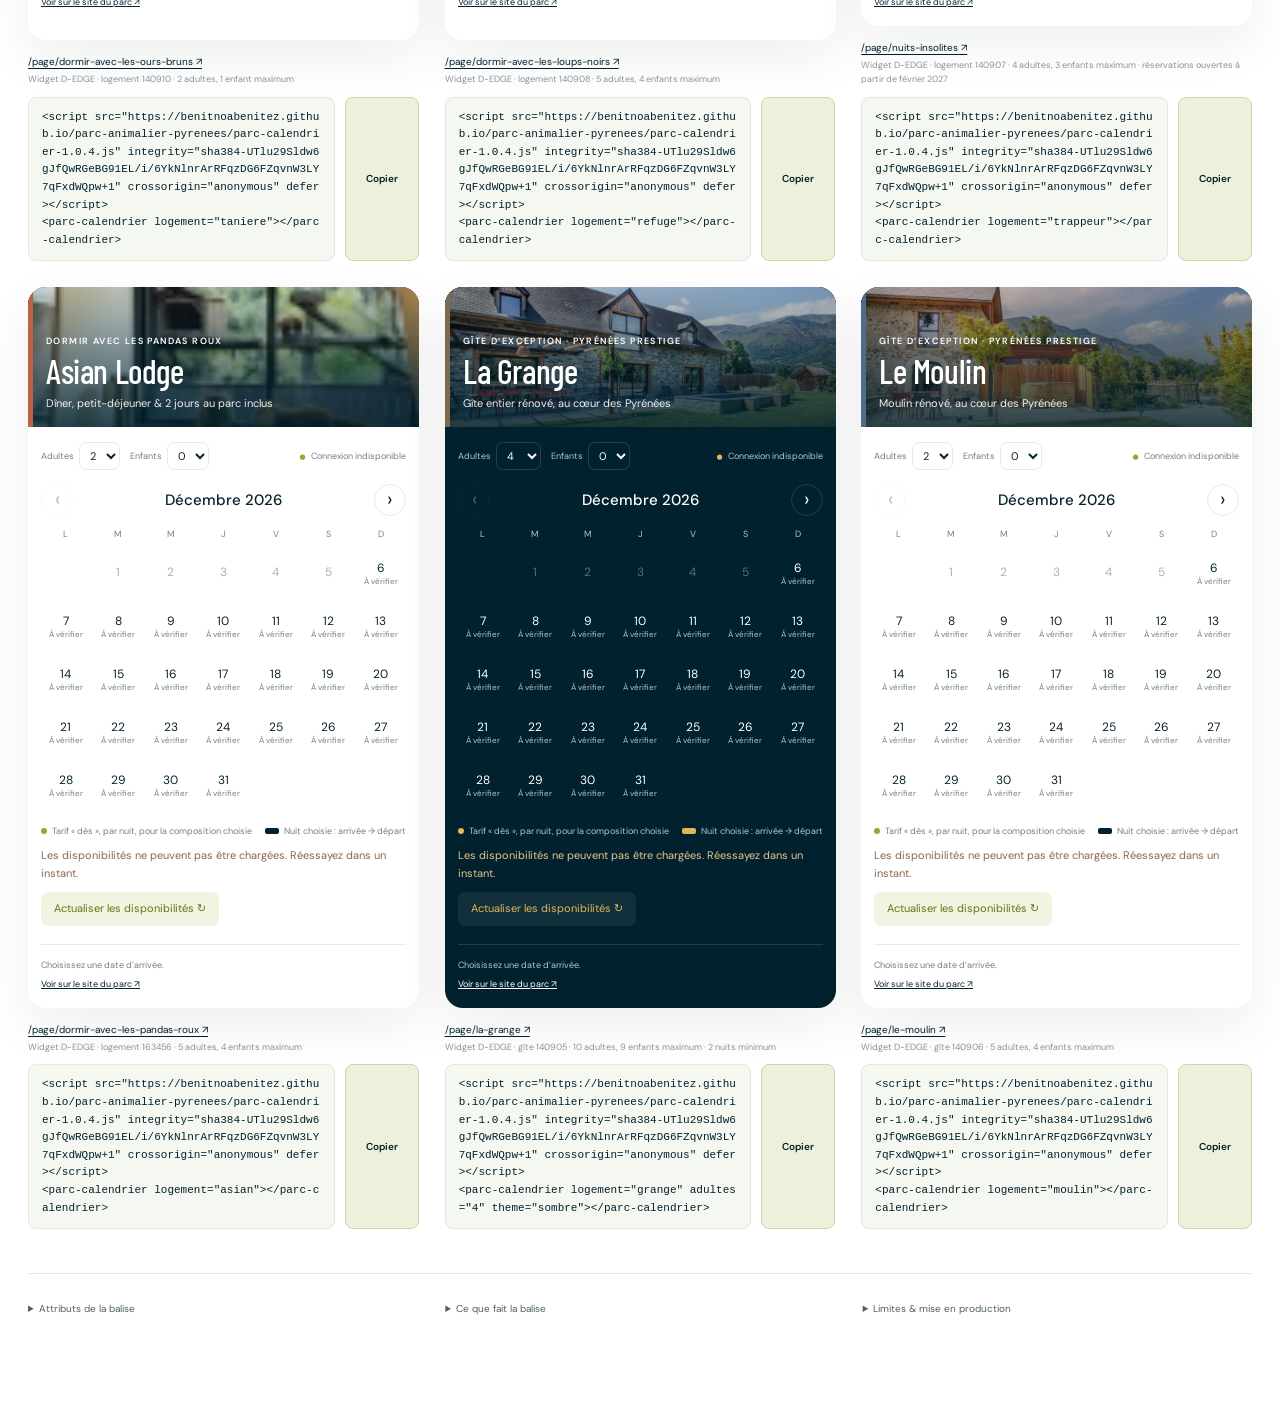
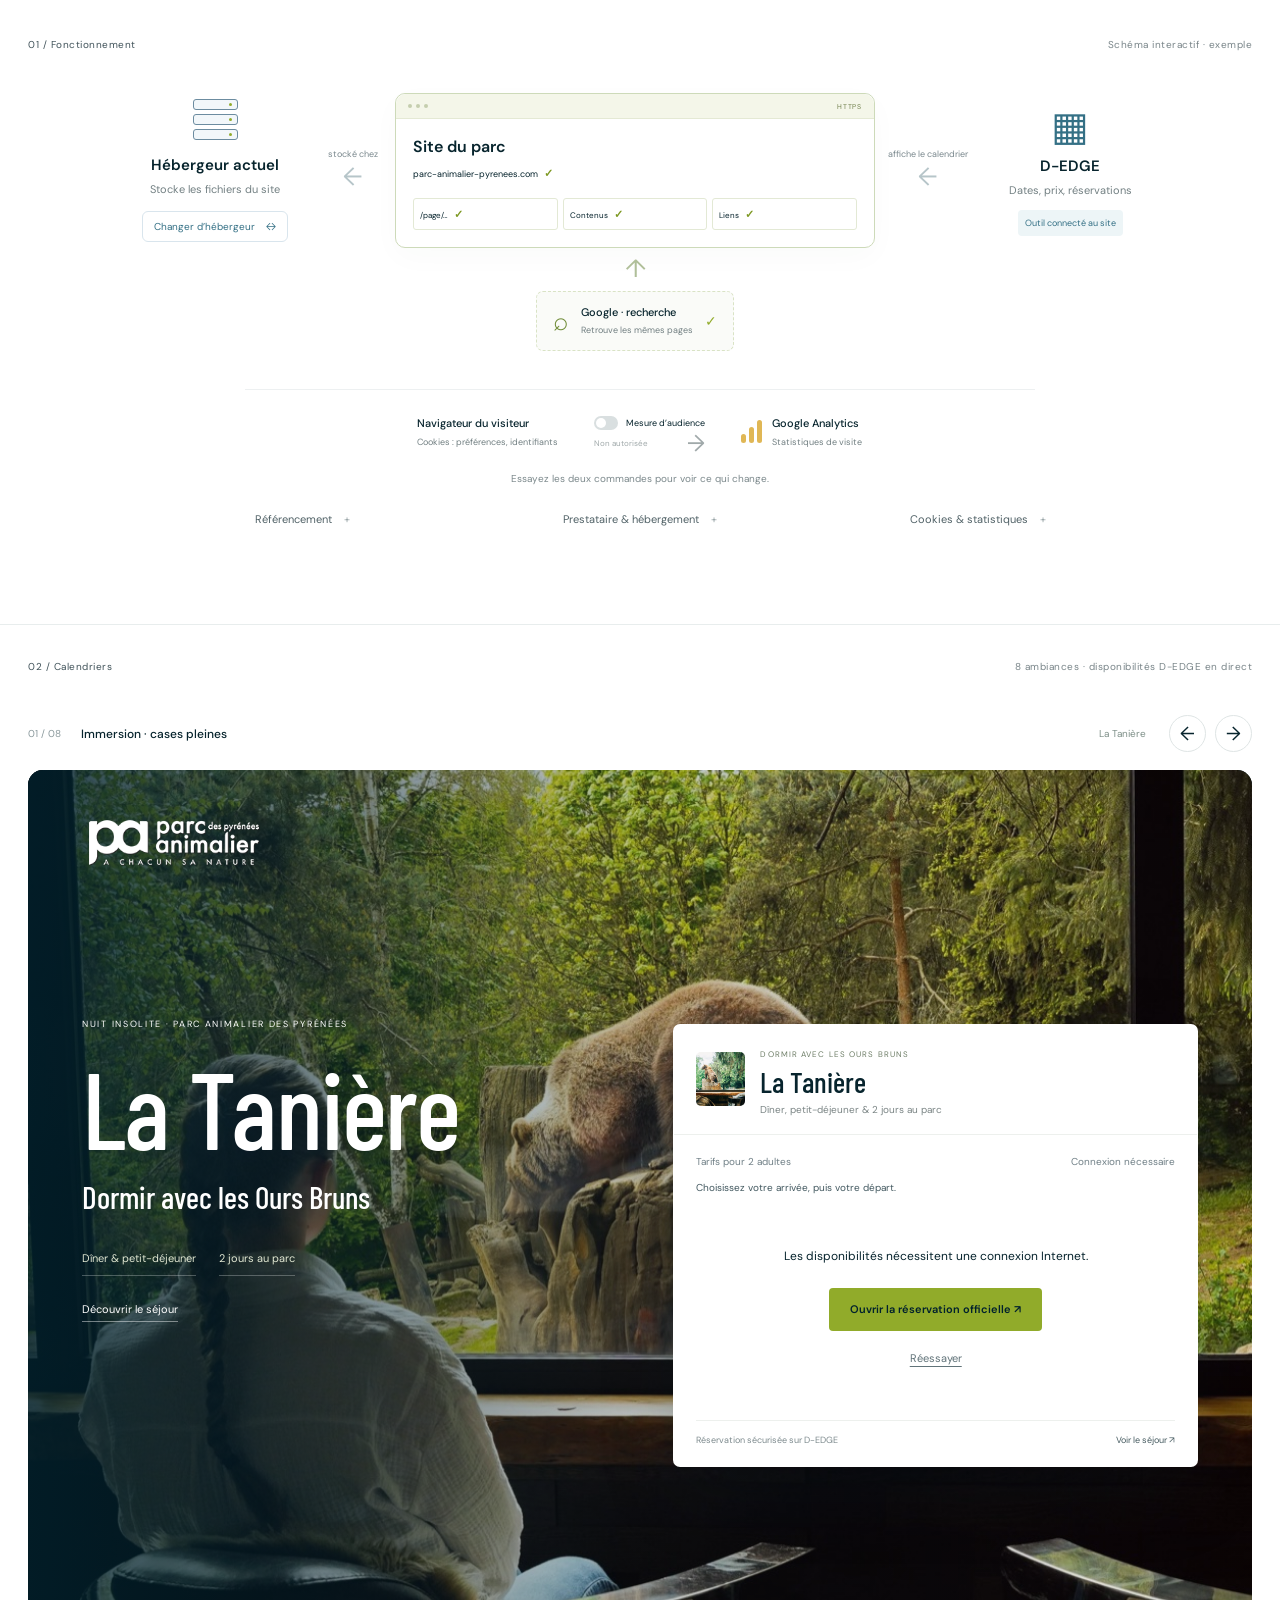
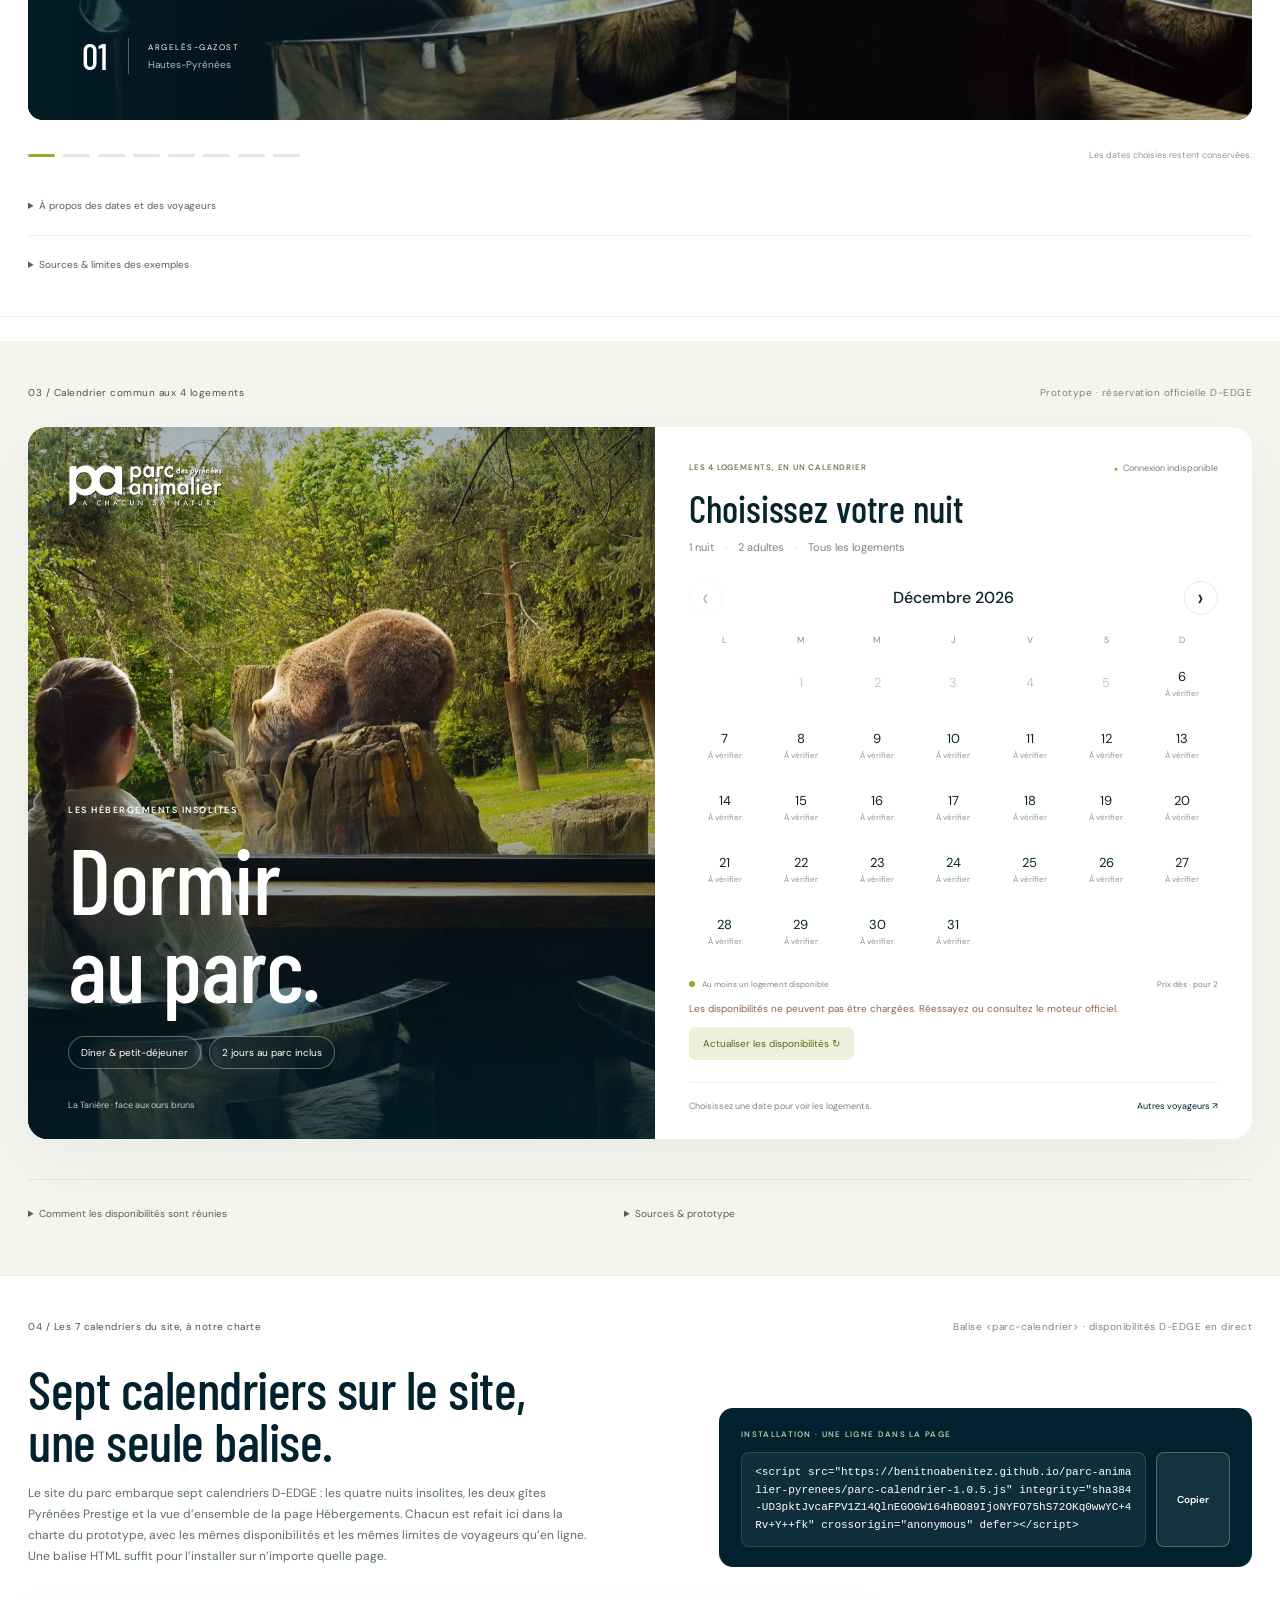
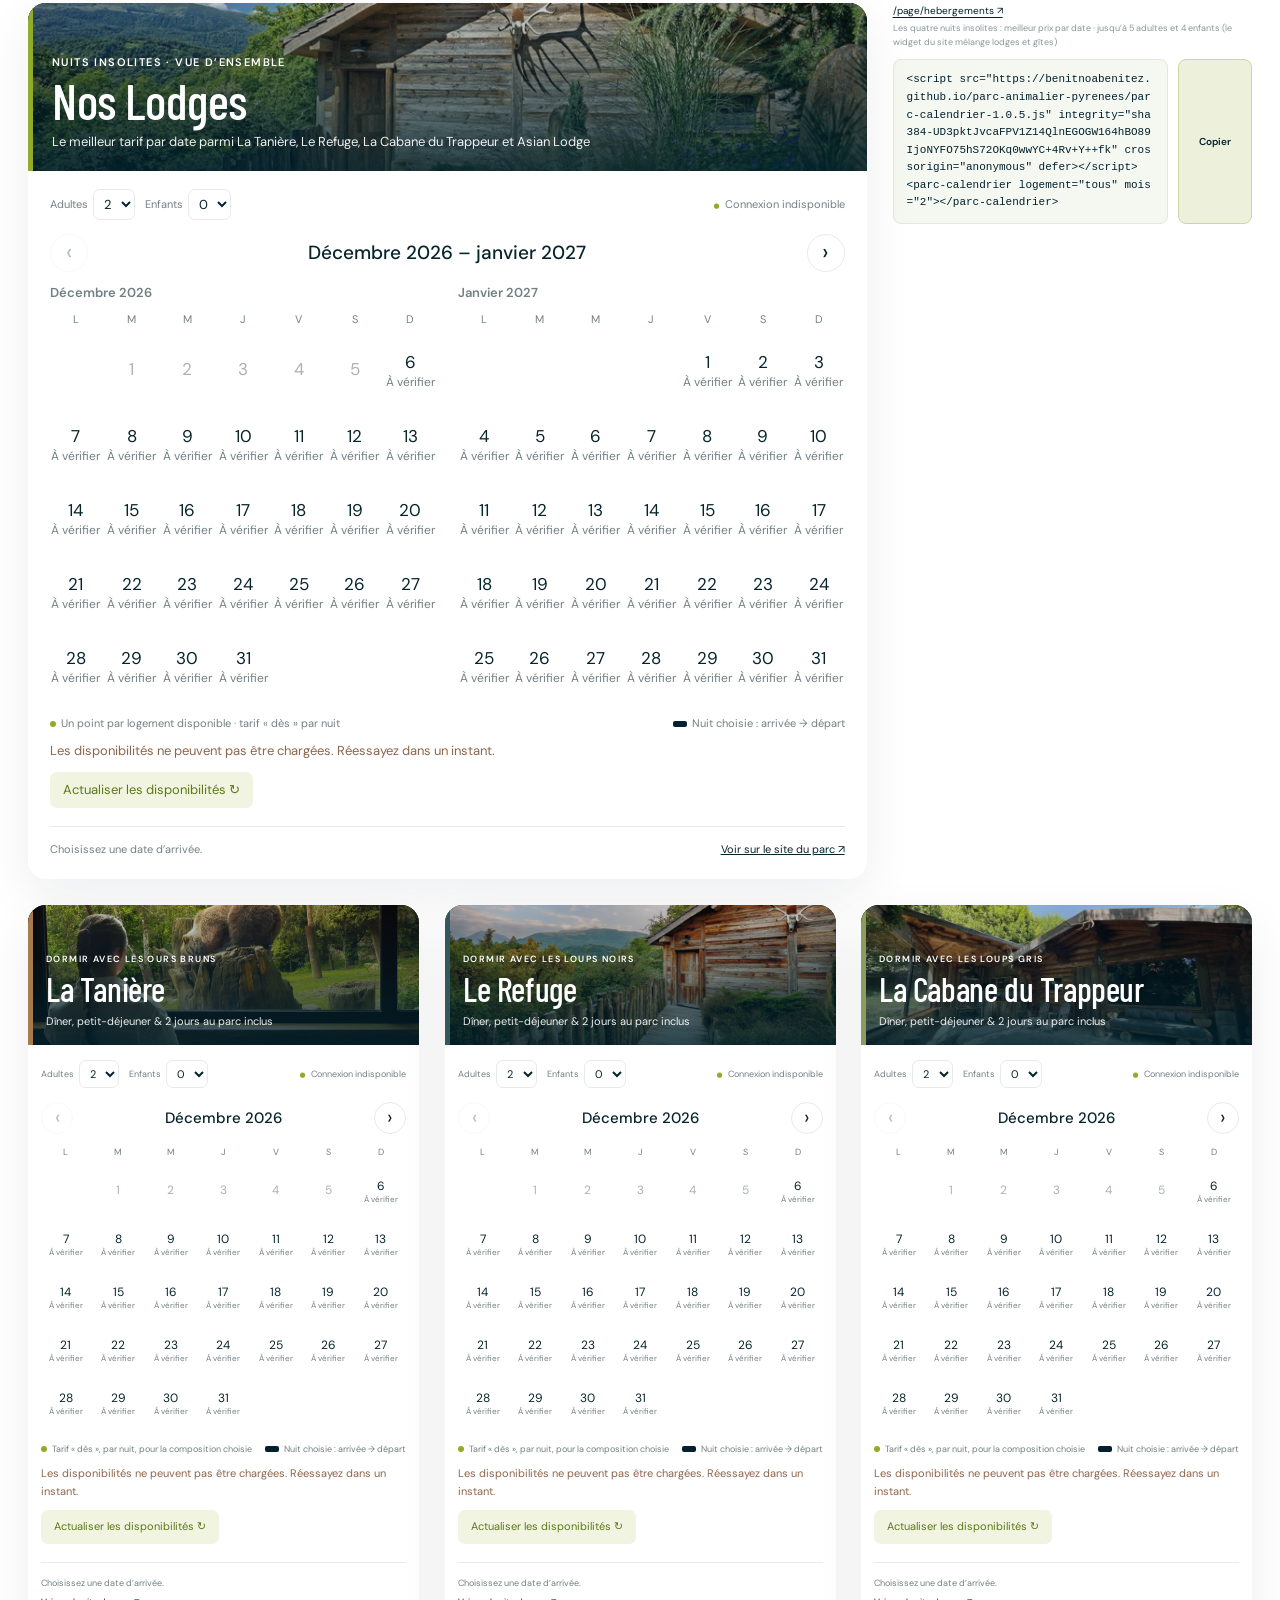
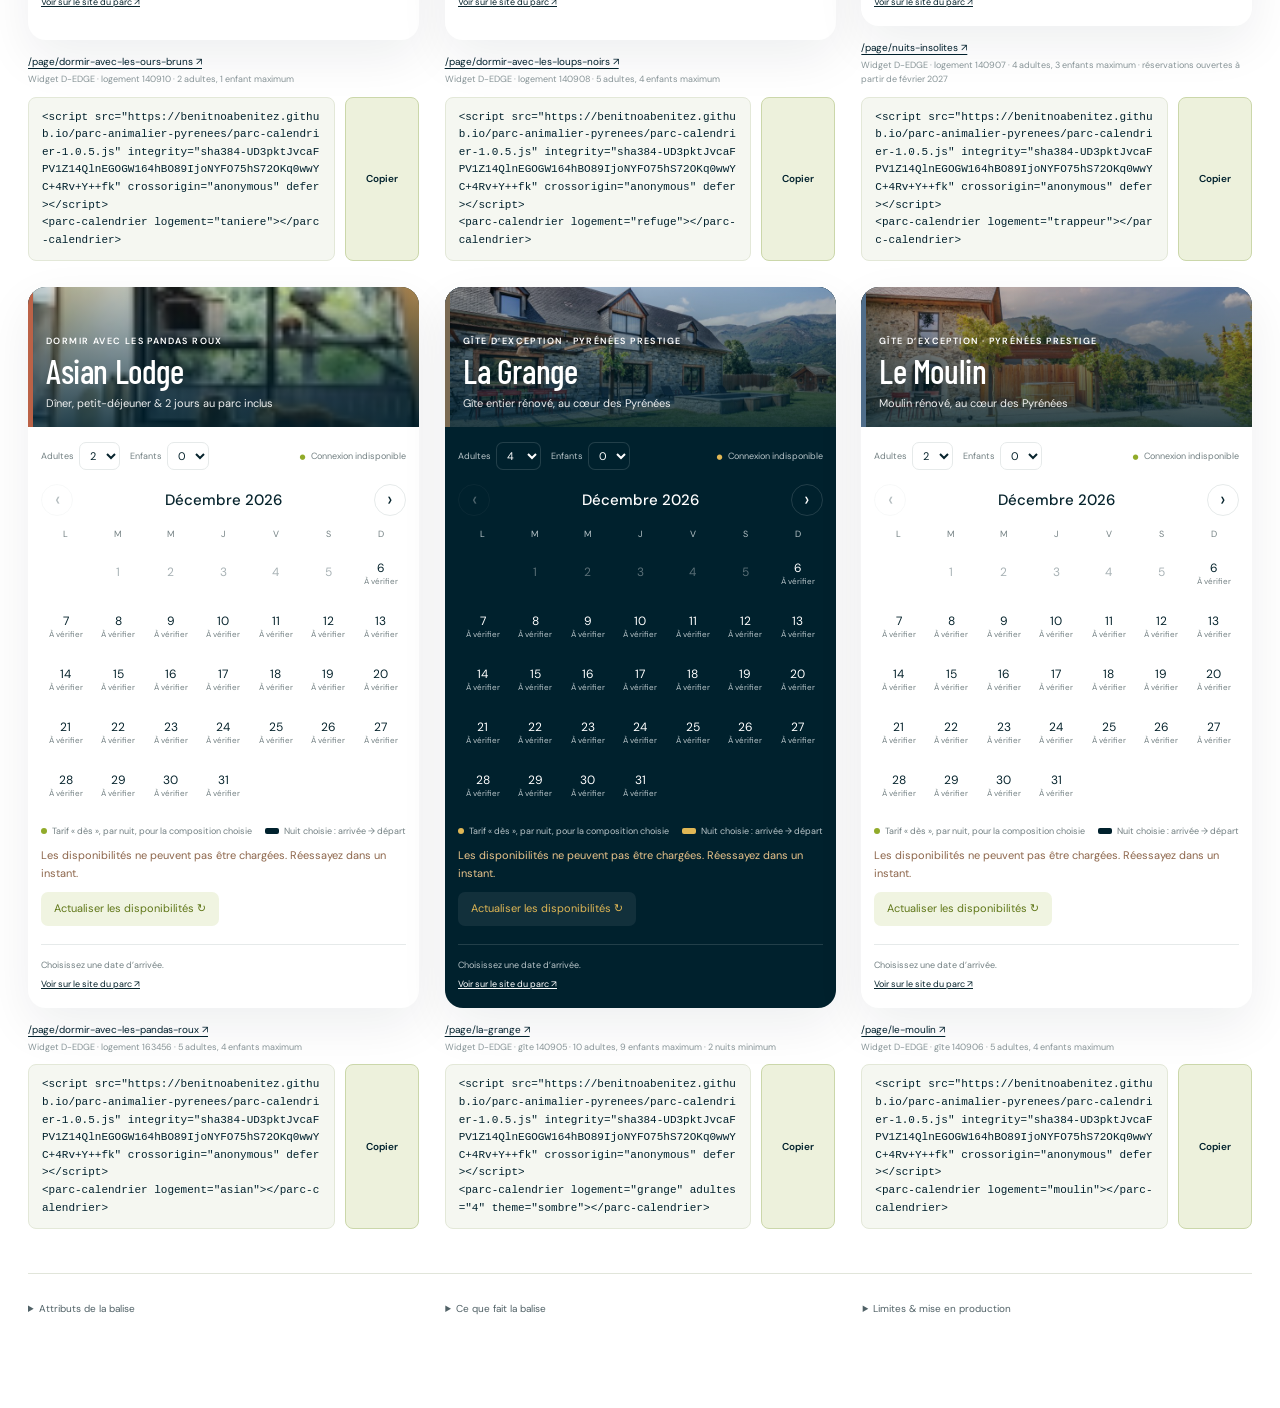
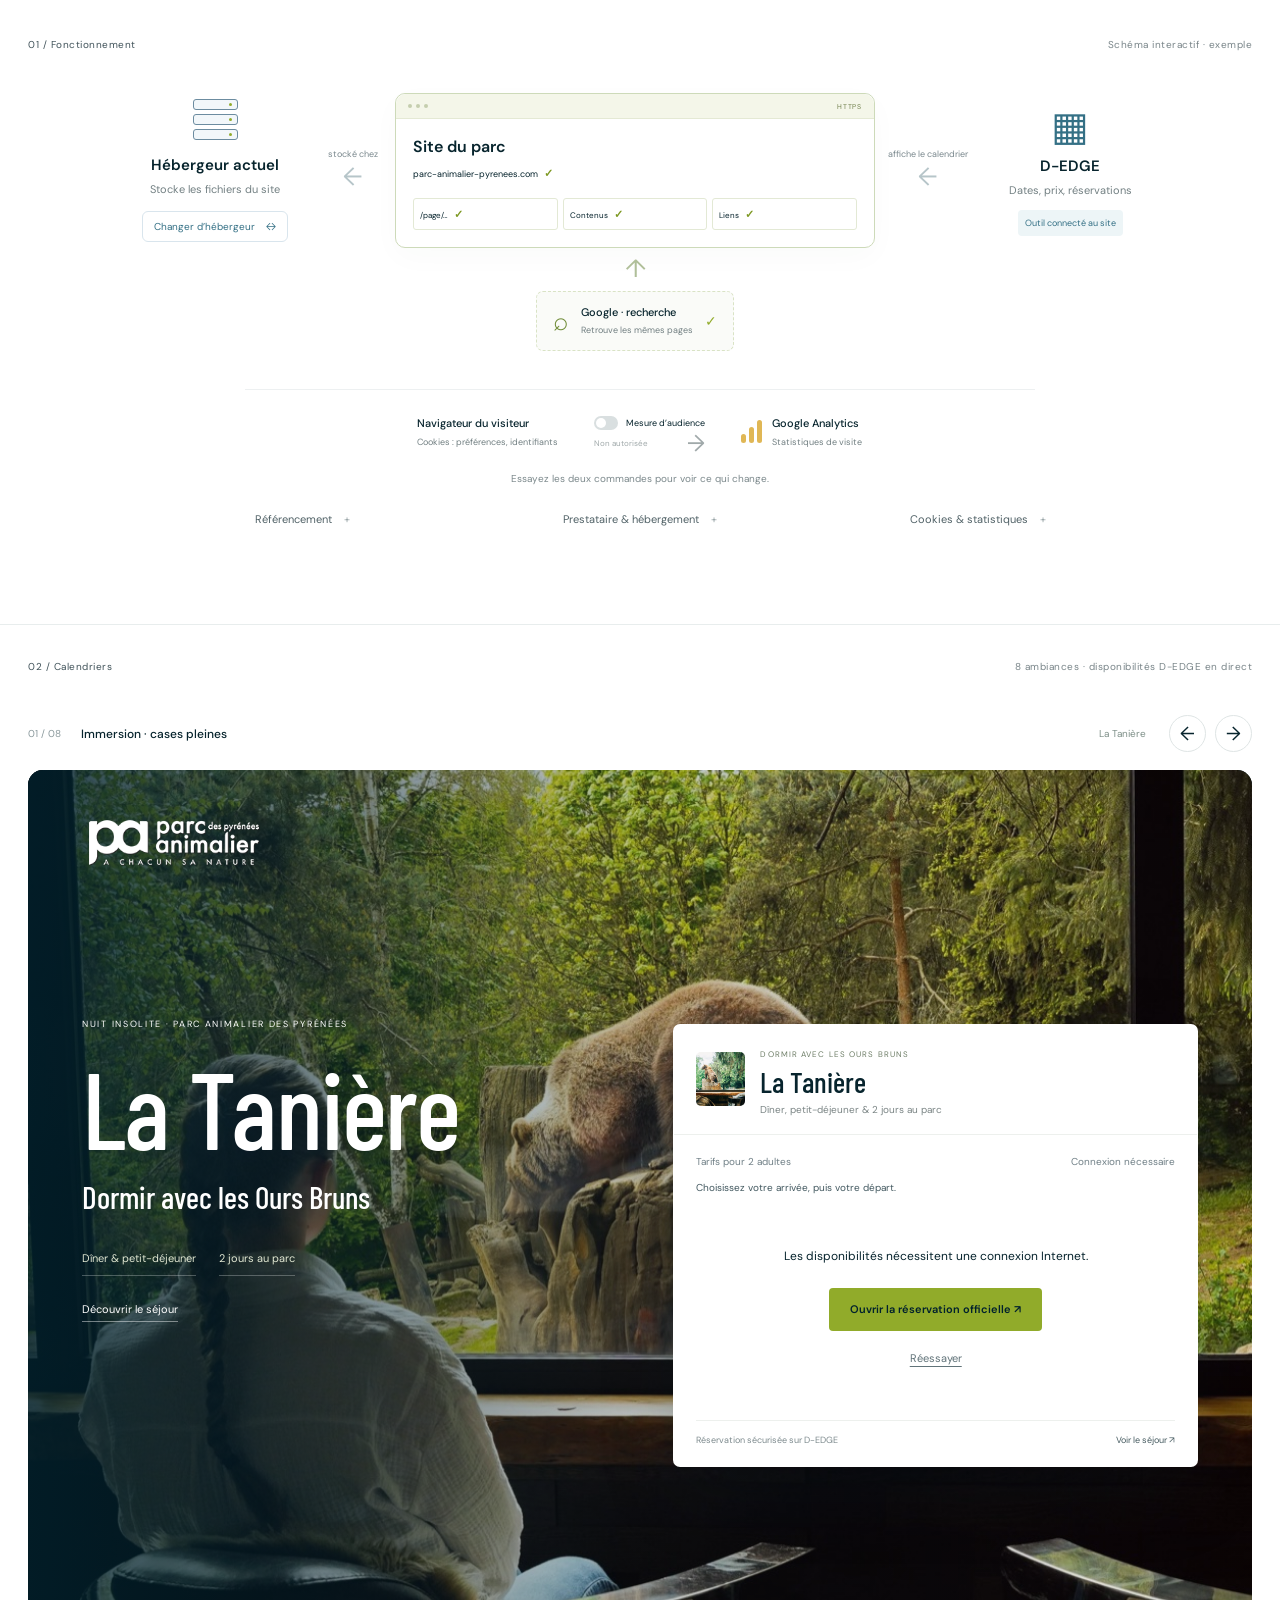
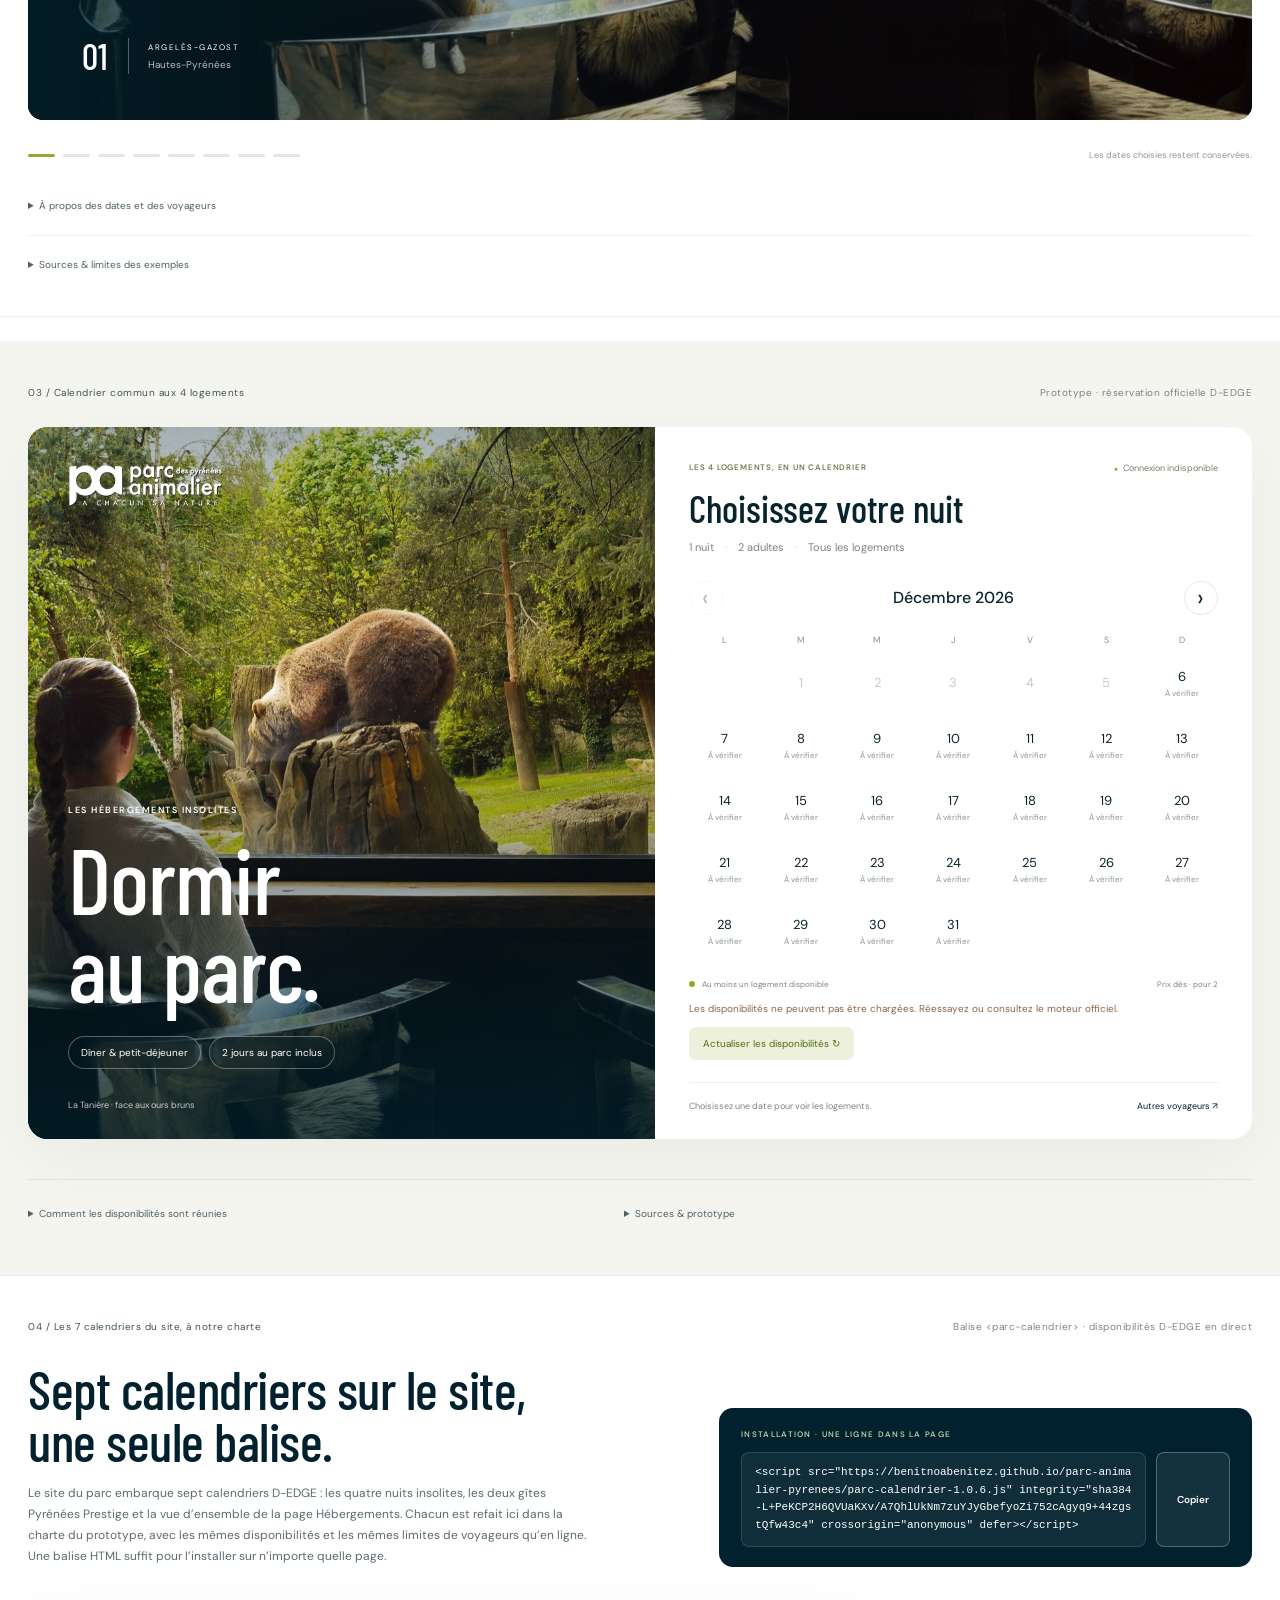
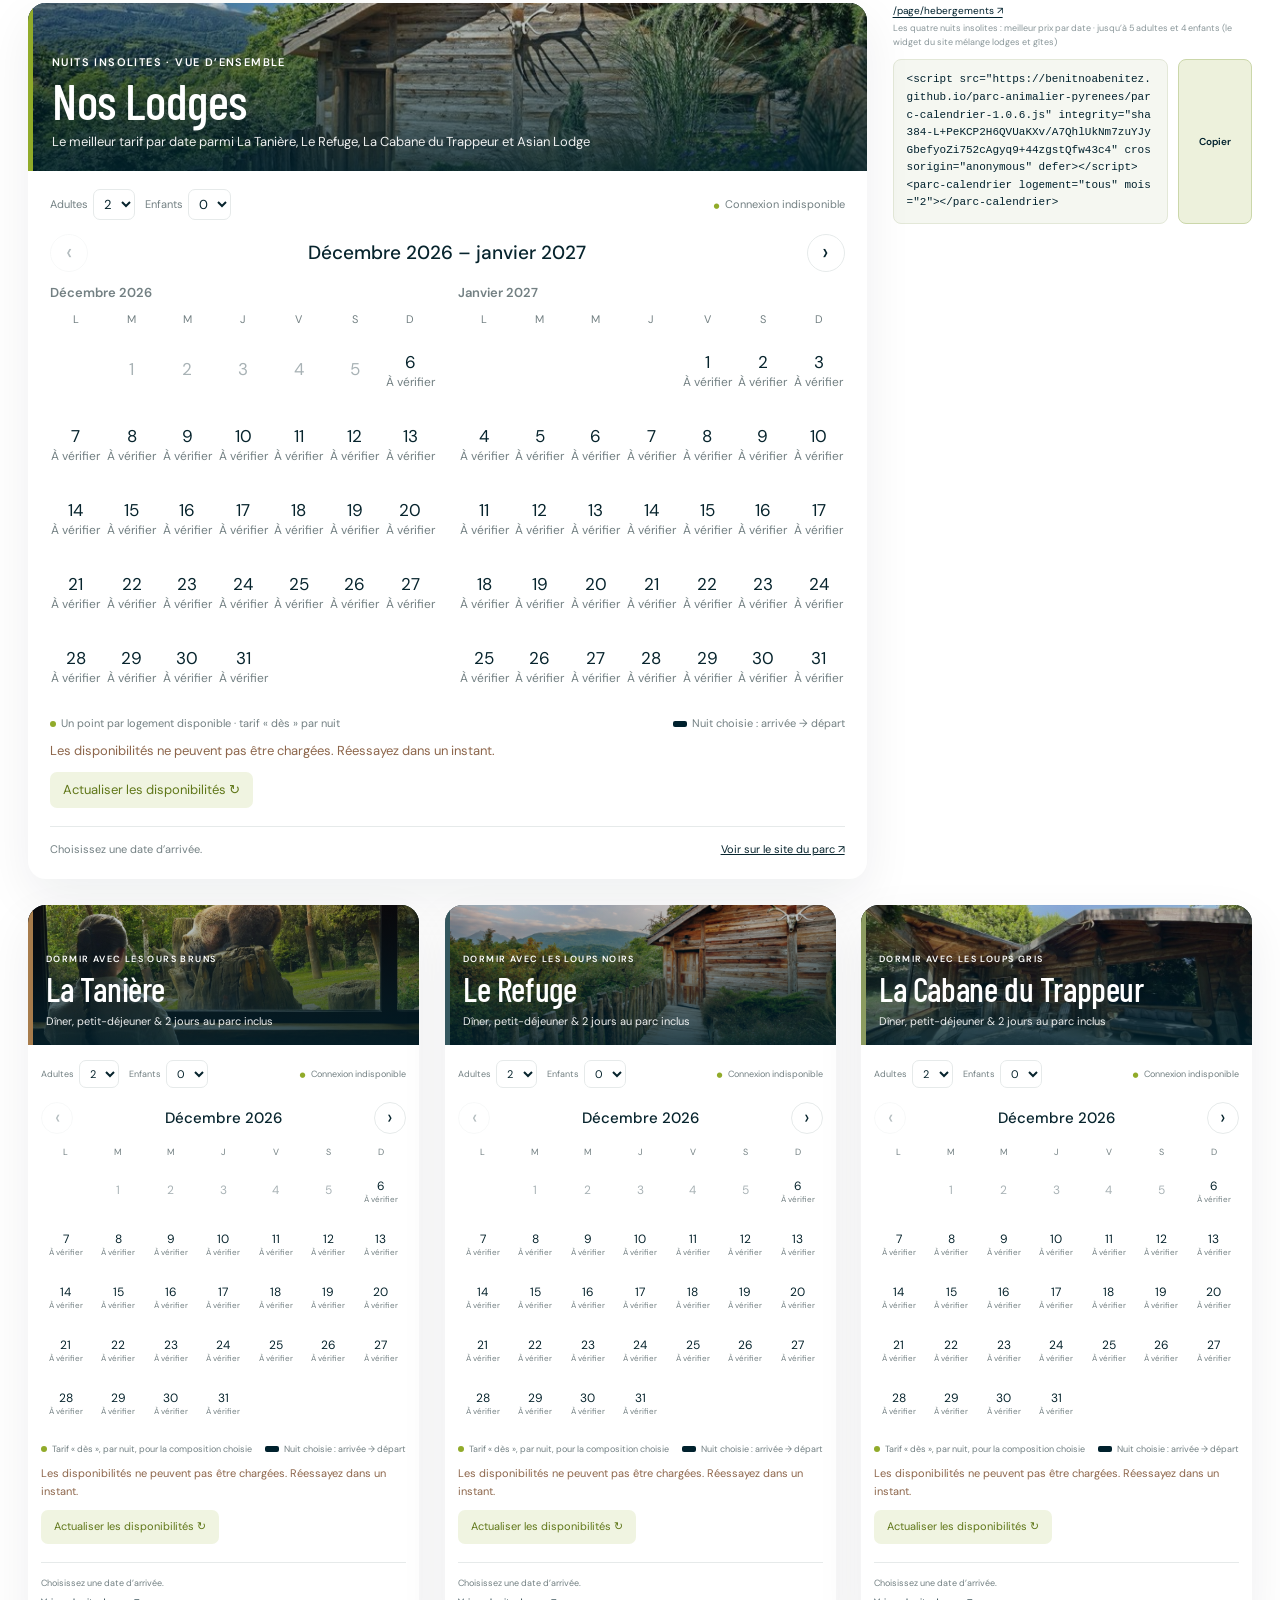
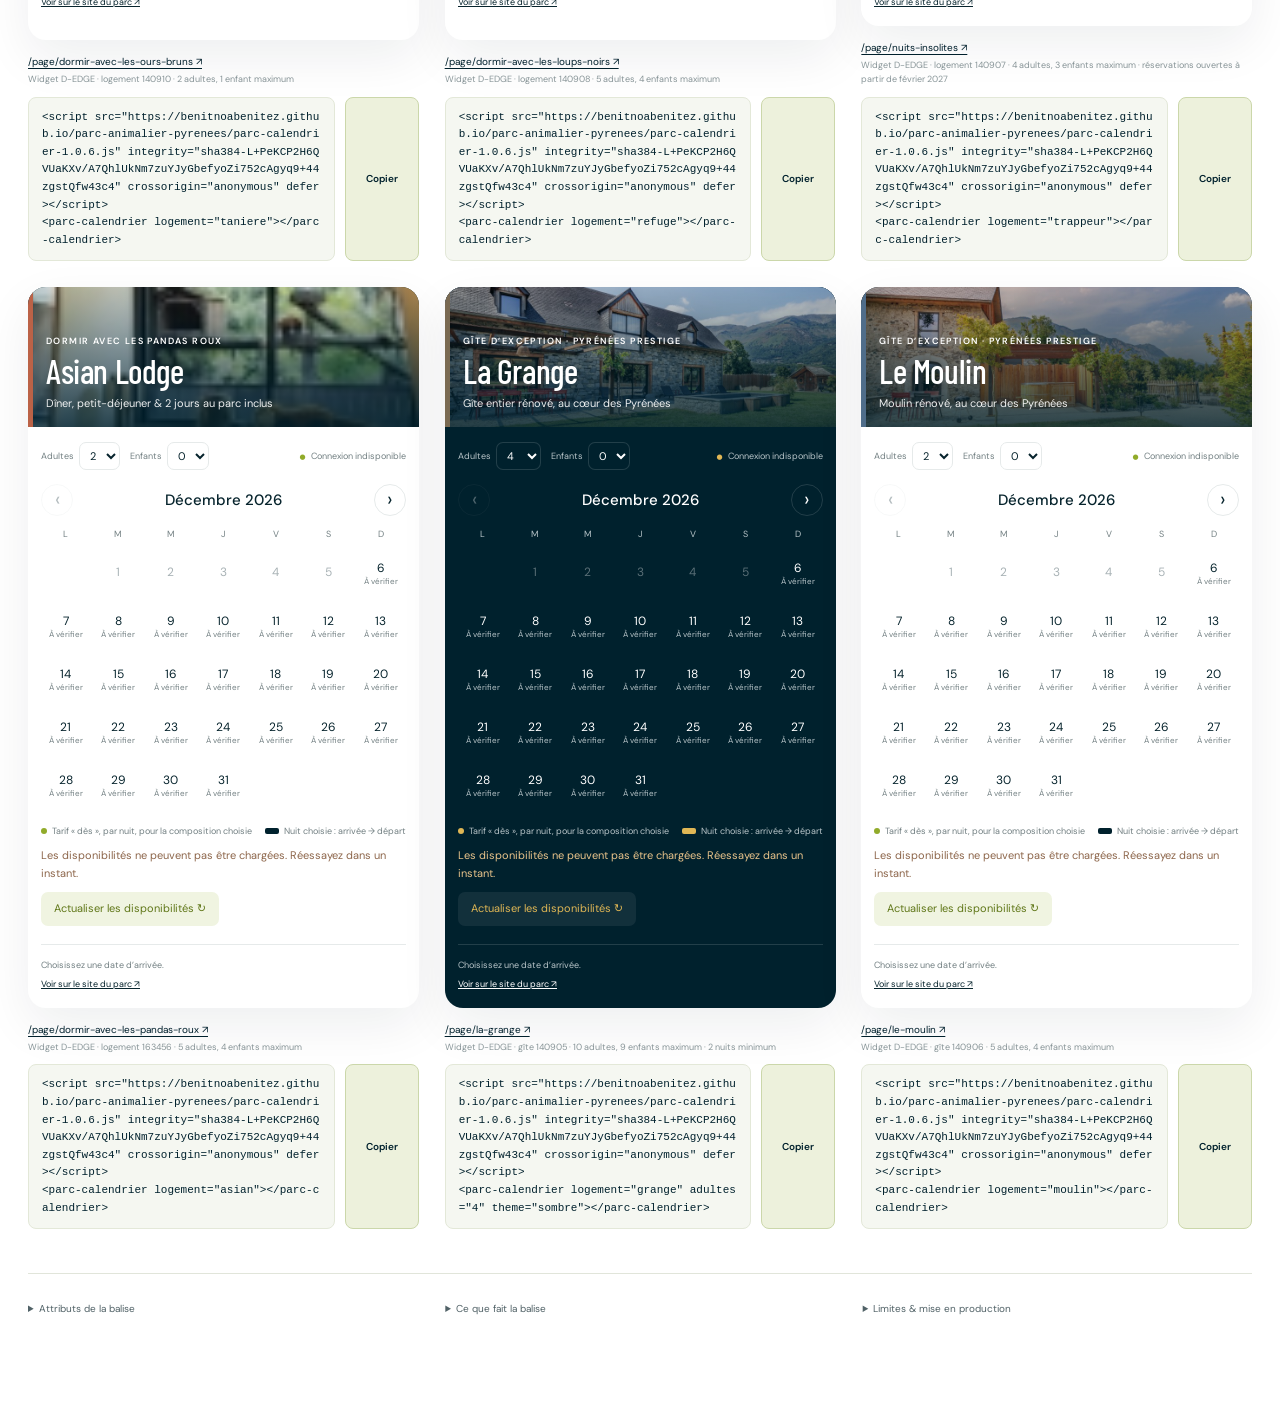
